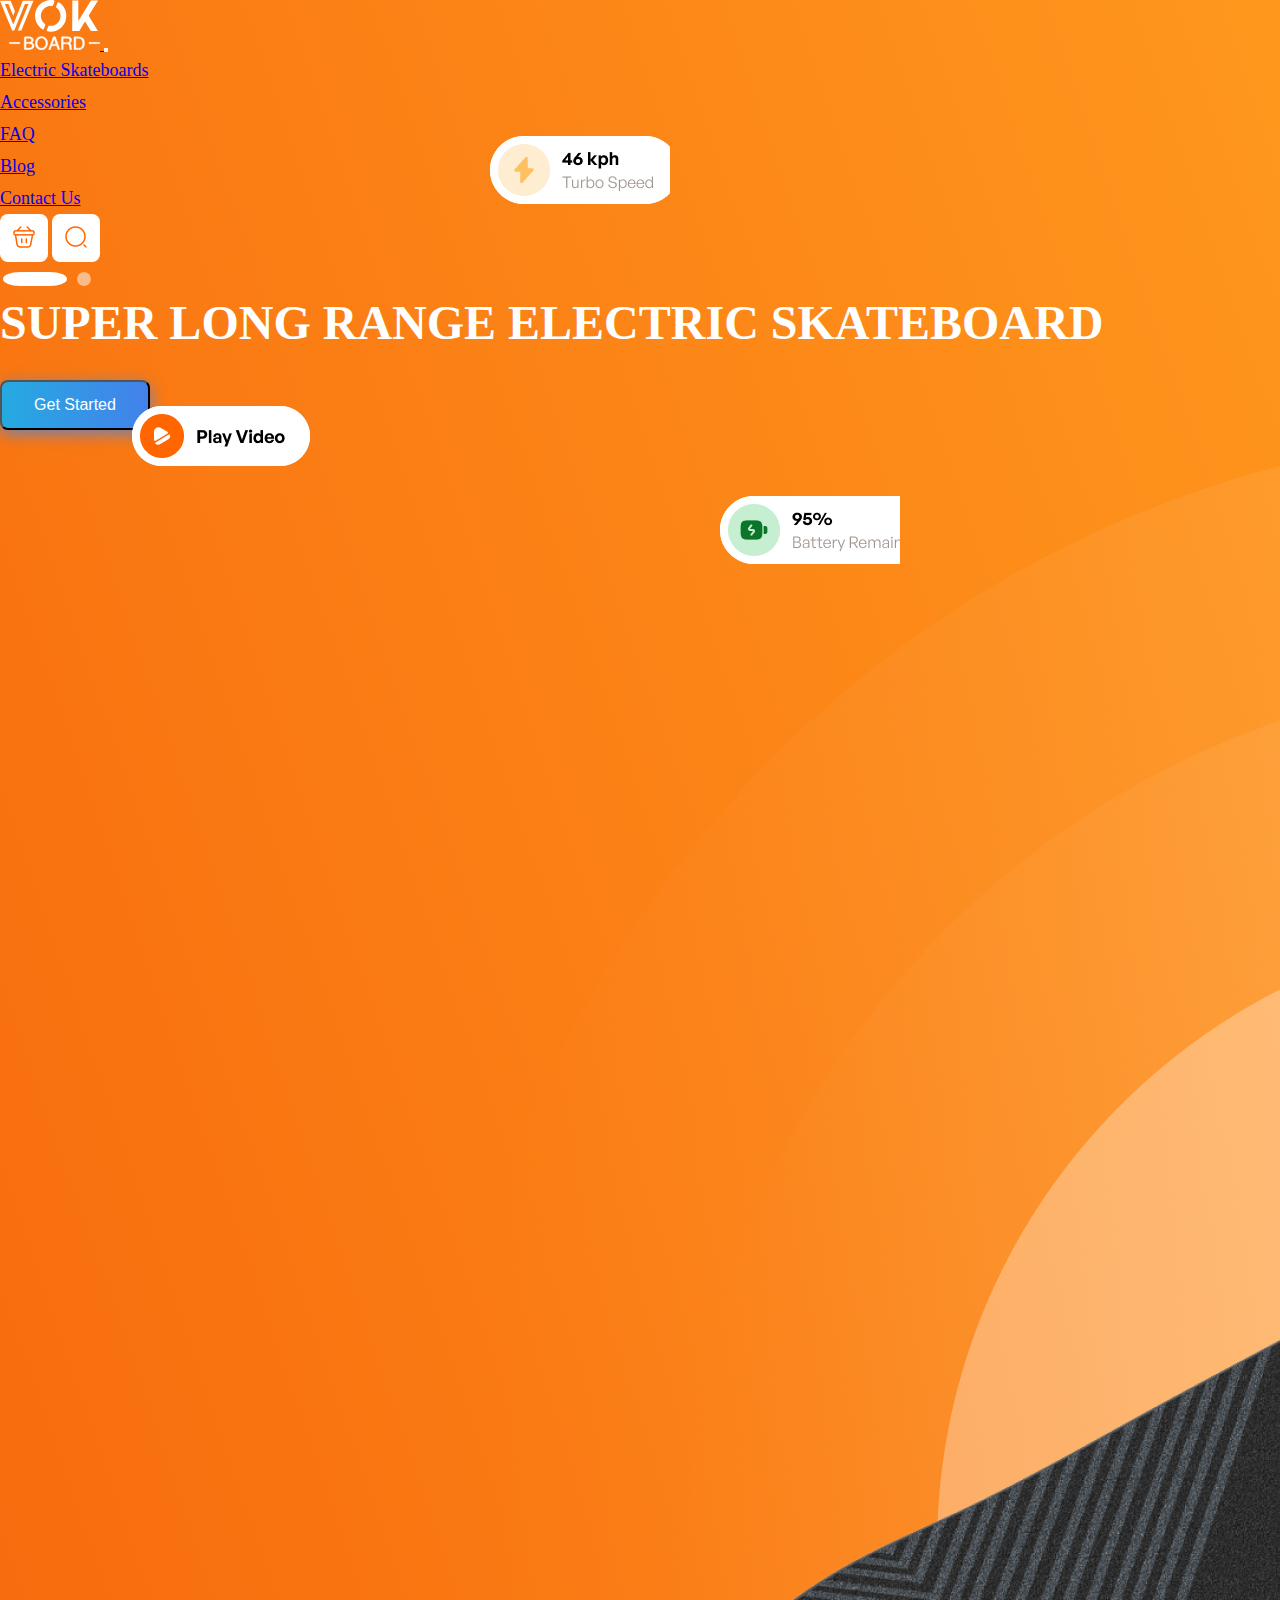
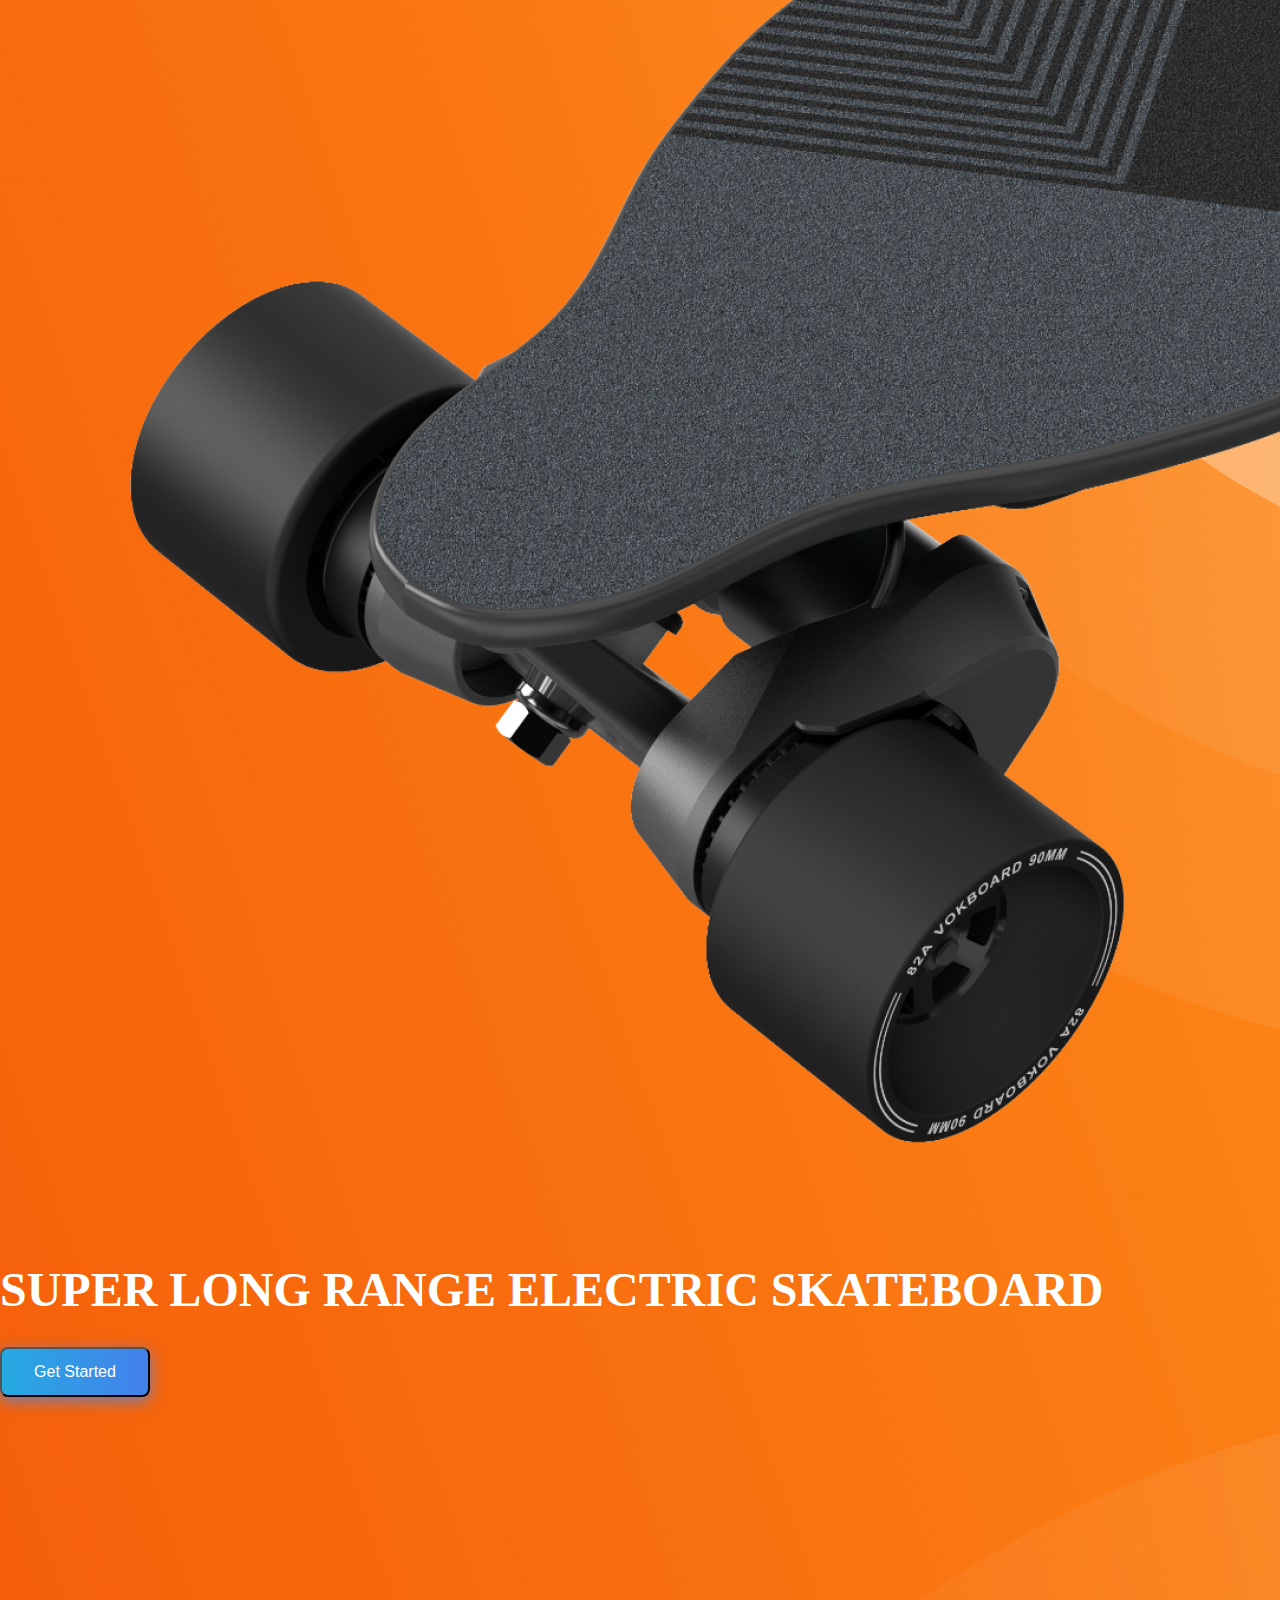
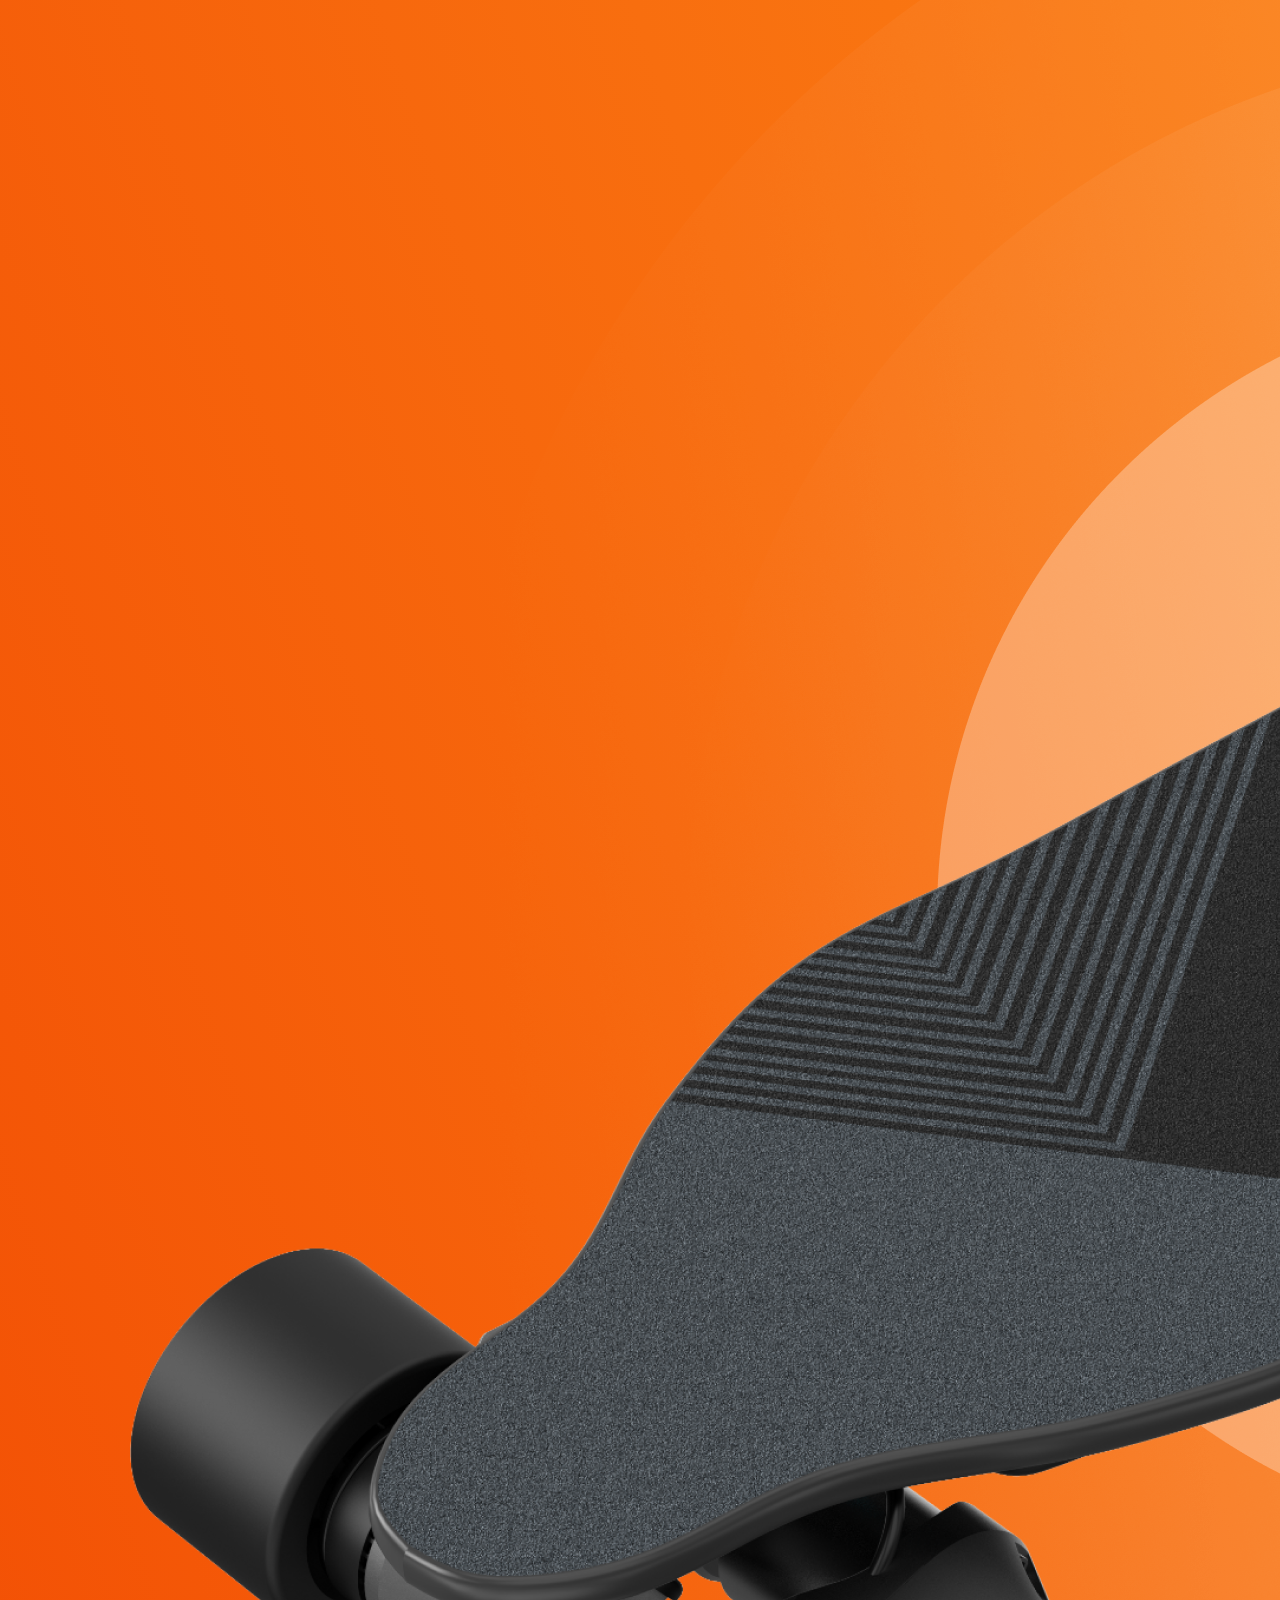
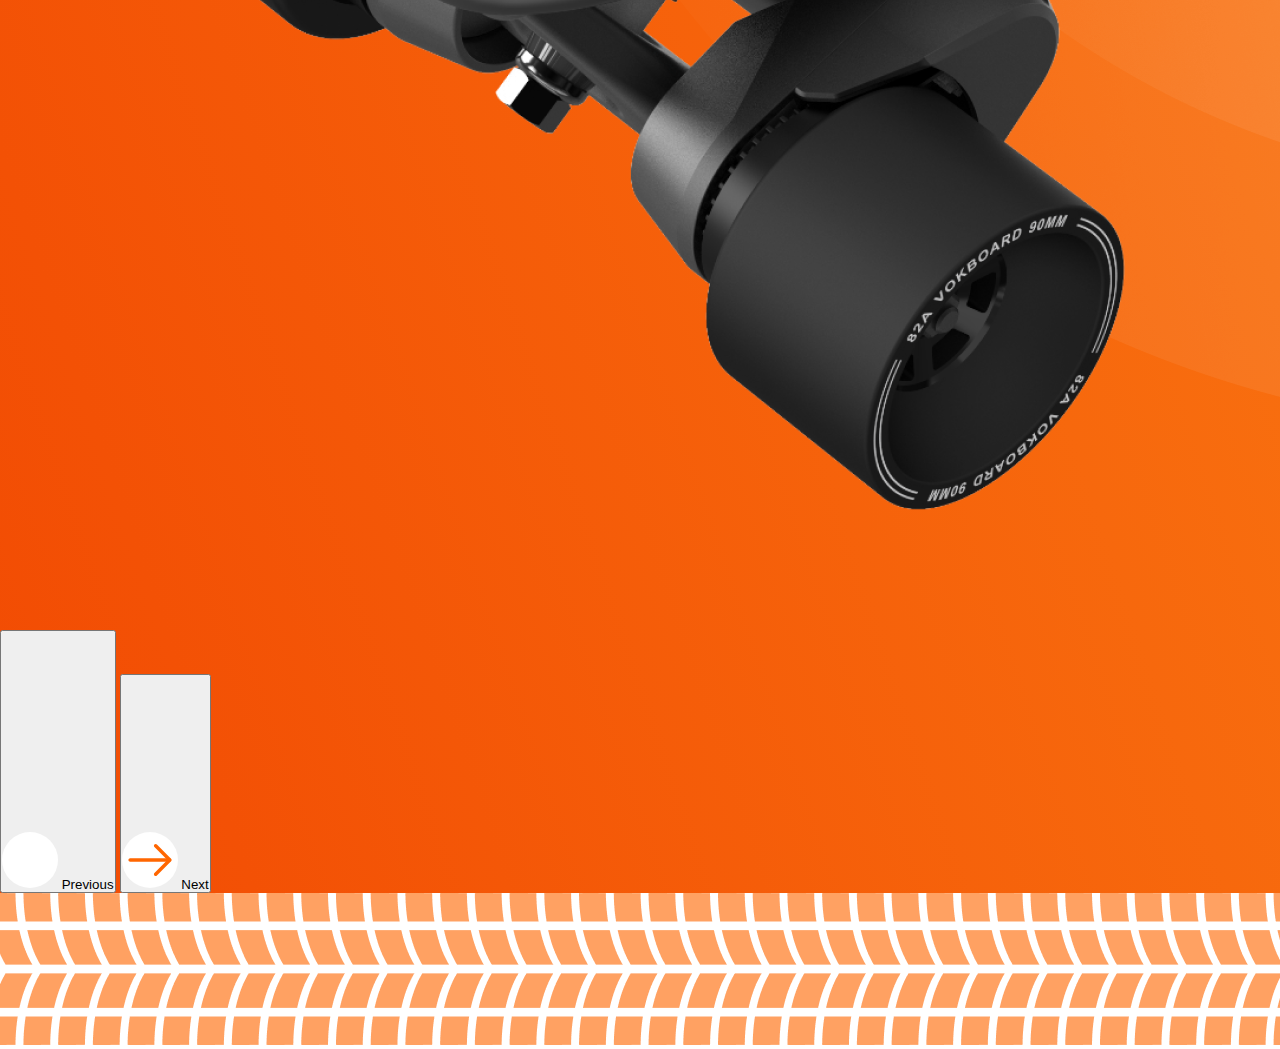
==== index.html @ 58ef4233 "landing page" ====
<!doctype html>
<html lang="en">

<head>
    <meta charset="utf-8">
    <meta name="viewport" content="width=device-width, initial-scale=1">
    <title>Vokboard Demo</title>

    <link rel="stylesheet" href="assets/css/style.css">
    <link href="http://fonts.cdnfonts.com/css/general-sans" rel="stylesheet">

    <link href="https://cdn.jsdelivr.net/npm/bootstrap@5.2.2/dist/css/bootstrap.min.css" rel="stylesheet"
        integrity="sha384-Zenh87qX5JnK2Jl0vWa8Ck2rdkQ2Bzep5IDxbcnCeuOxjzrPF/et3URy9Bv1WTRi" crossorigin="anonymous">
</head>

<body>
    <section class="hero">
        <nav class="navbar navbar-expand-lg p-4 navbar-dark">
            <div class="container">
                <a class="navbar-brand" href="#">
                    <img src="assets/images/vokboard-logo.svg" alt="">
                </a>
                <button class="navbar-toggler" type="button" data-bs-toggle="collapse"
                    data-bs-target="#navbarSupportedContent" aria-controls="navbarSupportedContent"
                    aria-expanded="false" aria-label="Toggle navigation">
                    <span class="navbar-toggler-icon"></span>
                </button>
                <div class="collapse navbar-collapse" id="navbarSupportedContent">
                    <ul class="navbar-nav me-auto mb-2 mb-lg-0 ms-lg-5">
                        <li class="nav-item">
                            <a class="nav-link active" aria-current="page" href="#">Electric Skateboards</a>
                        </li>
                        <li class="nav-item">
                            <a class="nav-link active" href="#">Accessories</a>
                        </li>
                        <li class="nav-item">
                            <a class="nav-link active" href="#">FAQ</a>
                        </li>
                        <li class="nav-item">
                            <a class="nav-link active" href="#">Blog</a>
                        </li>
                        <li class="nav-item">
                            <a class="nav-link active" href="#">Contact Us</a>
                        </li>
                    </ul>
                    <button class="btn-header me-3">
                        <img src="assets/images/checkhout-icon.png" alt="" class="img-fluid img-btn-header">
                    </button>
                    <button class="btn-header">
                        <img src="assets/images/search-icon.png" alt="" class="img-fluid img-btn-header">
                    </button>
                </div>
            </div>
        </nav>

        <div id="carouselExampleIndicators" class="carousel slide" data-bs-ride="true">
            <div class="carousel-indicators">
                <button type="button" data-bs-target="#carouselExampleIndicators" data-bs-slide-to="0" class="active"
                    aria-current="true" aria-label="Slide 1"></button>
                <button type="button" data-bs-target="#carouselExampleIndicators" data-bs-slide-to="1"
                    aria-label="Slide 2"></button>

            </div>
            <div class="carousel-inner">
                <div class="carousel-item active">
                    <div class="container px-md-5">
                        <div class="row content">
                            <div class="col-md-5 my-auto" data-aos="zoom-in">
                                <div class="headline">
                                    Super Long
                                    Range Electric
                                    Skateboard <br class="d-none d-md-block">
                                </div>
                                <div class="button-header">
                                    <button class="btn btn-started">Get Started</button>
                                </div>
                            </div>
                            <div class="col-md-7 mt-5 mt-md-0 position-relative" data-aos="fade-left"
                                data-aos-anchor="#example-anchor" data-aos-offset="500" data-aos-duration="500"
                                data-aos-delay="200">

                                <img src="assets/images/img-board-hero.png" alt="header" class="img-fluid img-hero">
                                <div class="taggd__wrapper" style="left: 38.274%; top: 15.074%;">
                                    <div class="floating-image">
                                        <img src="assets/images/hero-info-1.png" alt="Diskusi" class="img-fluid" />
                                    </div>
                                </div>
                                <div class="taggd__wrapper" style="left: 10.274%; top: 45.074%;">
                                    <div class="floating-image">
                                        <img src="assets/images/hero-info-2.png" alt="Bermain Game" class="img-fluid" />
                                    </div>
                                </div>
                                <div class="taggd__wrapper" style="left: 56.274%; top: 55.074%;">
                                    <div class="floating-image">
                                        <img src="assets/images/hero-info-3.png" alt="Konser Virtual"
                                            class="img-fluid" />
                                    </div>
                                </div>
                            </div>
                        </div>
                    </div>
                </div>
                <div class="carousel-item">
                    <div class="container px-md-5">
                        <div class="row content">
                            <div class="col-md-5 my-auto" data-aos="zoom-in">
                                <div class="headline">
                                    Super Long
                                    Range Electric
                                    Skateboard <br class="d-none d-md-block">
                                </div>
                                <div class="button-header">
                                    <button class="btn btn-started">Get Started</button>
                                </div>
                            </div>
                            <div class="col-md-7 mt-5 mt-md-0 position-relative" data-aos="fade-left"
                                data-aos-anchor="#example-anchor" data-aos-offset="500" data-aos-duration="500"
                                data-aos-delay="200">

                                <img src="assets/images/img-board-hero.png" alt="header" class="img-fluid img-hero">
                                <div class="taggd__wrapper" style="left: 38.274%; top: 15.074%;">
                                    <div class="floating-image">
                                        <img src="assets/images/hero-info-1.png" alt="Diskusi" class="img-fluid" />
                                    </div>
                                </div>
                                <div class="taggd__wrapper" style="left: 10.274%; top: 45.074%;">
                                    <div class="floating-image">
                                        <img src="assets/images/hero-info-2.png" alt="Bermain Game" class="img-fluid" />
                                    </div>
                                </div>
                                <div class="taggd__wrapper" style="left: 56.274%; top: 55.074%;">
                                    <div class="floating-image">
                                        <img src="assets/images/hero-info-3.png" alt="Konser Virtual"
                                            class="img-fluid" />
                                    </div>
                                </div>
                            </div>
                        </div>
                    </div>
                </div>

            </div>
            <button class="carousel-control-prev" type="button" data-bs-target="#carouselExampleIndicators"
                data-bs-slide="prev">
                <span class="carousel-control-prev-icon" aria-hidden="true"></span>
                <span class="visually-hidden">Previous</span>
            </button>
            <button class="carousel-control-next" type="button" data-bs-target="#carouselExampleIndicators"
                data-bs-slide="next">
                <span class="carousel-control-next-icon" aria-hidden="true"></span>
                <span class="visually-hidden">Next</span>
            </button>
        </div>
    </section>

    <img src="assets/images/hero-decoration.png" alt="decoration" class="img-fluid decoration">


    <script src="https://cdn.jsdelivr.net/npm/bootstrap@5.2.2/dist/js/bootstrap.bundle.min.js"
        integrity="sha384-OERcA2EqjJCMA+/3y+gxIOqMEjwtxJY7qPCqsdltbNJuaOe923+mo//f6V8Qbsw3"
        crossorigin="anonymous"></script>
</body>

</html>
---- assets/css/style.css ----
@import url('http://fonts.cdnfonts.com/css/general-sans');

* {
    margin: 0;
    padding: 0;
    box-sizing: border-box;
}

.hero {
    background: linear-gradient(251.21deg, #FF971D 0%, #F24B03 100%);
}

.hero .navbar .nav-link {
    font-family: 'General Sans';
    font-style: normal;
    font-weight: 500;
    font-size: 18px;
    line-height: 32px;
}

.hero .navbar .nav-link:hover {
    color: rgba(255, 255, 255, 0.579);
}

.btn-header {
    width: 48px;
    height: 48px;
    background: #FFFFFF;
    border-radius: 8px;
    border: none;
}

.img-btn-header {
    width: 24px;
    height: 24px;
}

body .hero .content .headline {
    font-family: 'General Sans';
    font-style: normal;
    font-weight: bold;
    font-weight: 700;
    font-size: 48px;
    line-height: 112%;
    /* or 90px */

    text-transform: uppercase;

    color: #FFFFFF;
}

body .hero .content .button-header {
    margin-top: 30px;
}

body .hero .content .subheadline {
    font-style: normal;
    font-weight: normal;
    font-size: 16px;
    line-height: 28px;
    color: #FFFFFF;
}

body .hero .content .button-header .btn-started {
    background-image: linear-gradient(to right, #25aae1, #4481eb, #04befe, #3f86ed);
    box-shadow: 0 4px 15px 0 rgba(65, 132, 234, 0.75);
    background-size: 300% 100%;
    border-radius: 50px;
    moz-transition: all .4s ease-in-out;
    -o-transition: all .4s ease-in-out;
    -webkit-transition: all .4s ease-in-out;
    transition: all .4s ease-in-out;

    border-radius: 8px;
    width: 150px;
    height: 50px;
    font-style: normal;
    font-weight: normal;
    font-size: 16px;
    line-height: 21px;
    text-align: center;
    color: white;
}

body .hero .content .button-header .btn-started:hover {
    background-position: 100% 0;
    moz-transition: all .4s ease-in-out;
    -o-transition: all .4s ease-in-out;
    -webkit-transition: all .4s ease-in-out;
    transition: all .4s ease-in-out;
}

.taggd__wrapper {
    display: block;
    height: 1em;
    width: 1em;
    position: absolute;
}

@keyframes float {
    0% {
        transform: translatey(0px);
    }

    50% {
        transform: translatey(-20px);
    }

    100% {
        transform: translatey(0px);
    }
}

.floating-image {
    width: 180px;
    box-sizing: border-box;
    overflow: hidden;
    transform: translatey(0px);
    animation: float 6s ease-in-out infinite;
}



.img-hero {
    z-index: 99 !important;
}

.carousel-indicators [data-bs-target] {
    box-sizing: content-box;
    flex: 0 1 auto;
    width: 14px !important;
    height: 14px !important;
    border-radius: 50%;
    padding: 0;
    margin-right: 3px;
    margin-left: 3px;
    text-indent: -999px;
    cursor: pointer;
    background-color: #fff;
    background-clip: padding-box;
    border: 0;
    border-top: 10px solid transparent;
    border-bottom: 10px solid transparent;
    opacity: .5;
    transition: opacity .6s ease;
}

.carousel-indicators .active {
    box-sizing: content-box;
    flex: 0 1 auto;
    width: 64px !important;
    height: 14px !important;
    border-radius: 80px;
    padding: 0;
    margin-right: 3px;
    margin-left: 3px;
    text-indent: -999px;
    cursor: pointer;
    background-color: #fff;
    background-clip: padding-box;
    border: 0;
    border-top: 10px solid transparent;
    border-bottom: 10px solid transparent;
    opacity: 1;
}

.carousel-control-next-icon,
.carousel-control-prev-icon {
    display: inline-block;
    width: 56px !important;
    height: 56px !important;
    border-radius: 50%;
    background-repeat: no-repeat;
    background-position: 50%;
    background-size: 100% 100%;
    margin-top: 180%;
    background-color: #ffffff;
}

.carousel-control-next-icon {
    background-image: url(../images/arrow-left.svg) !important;
}
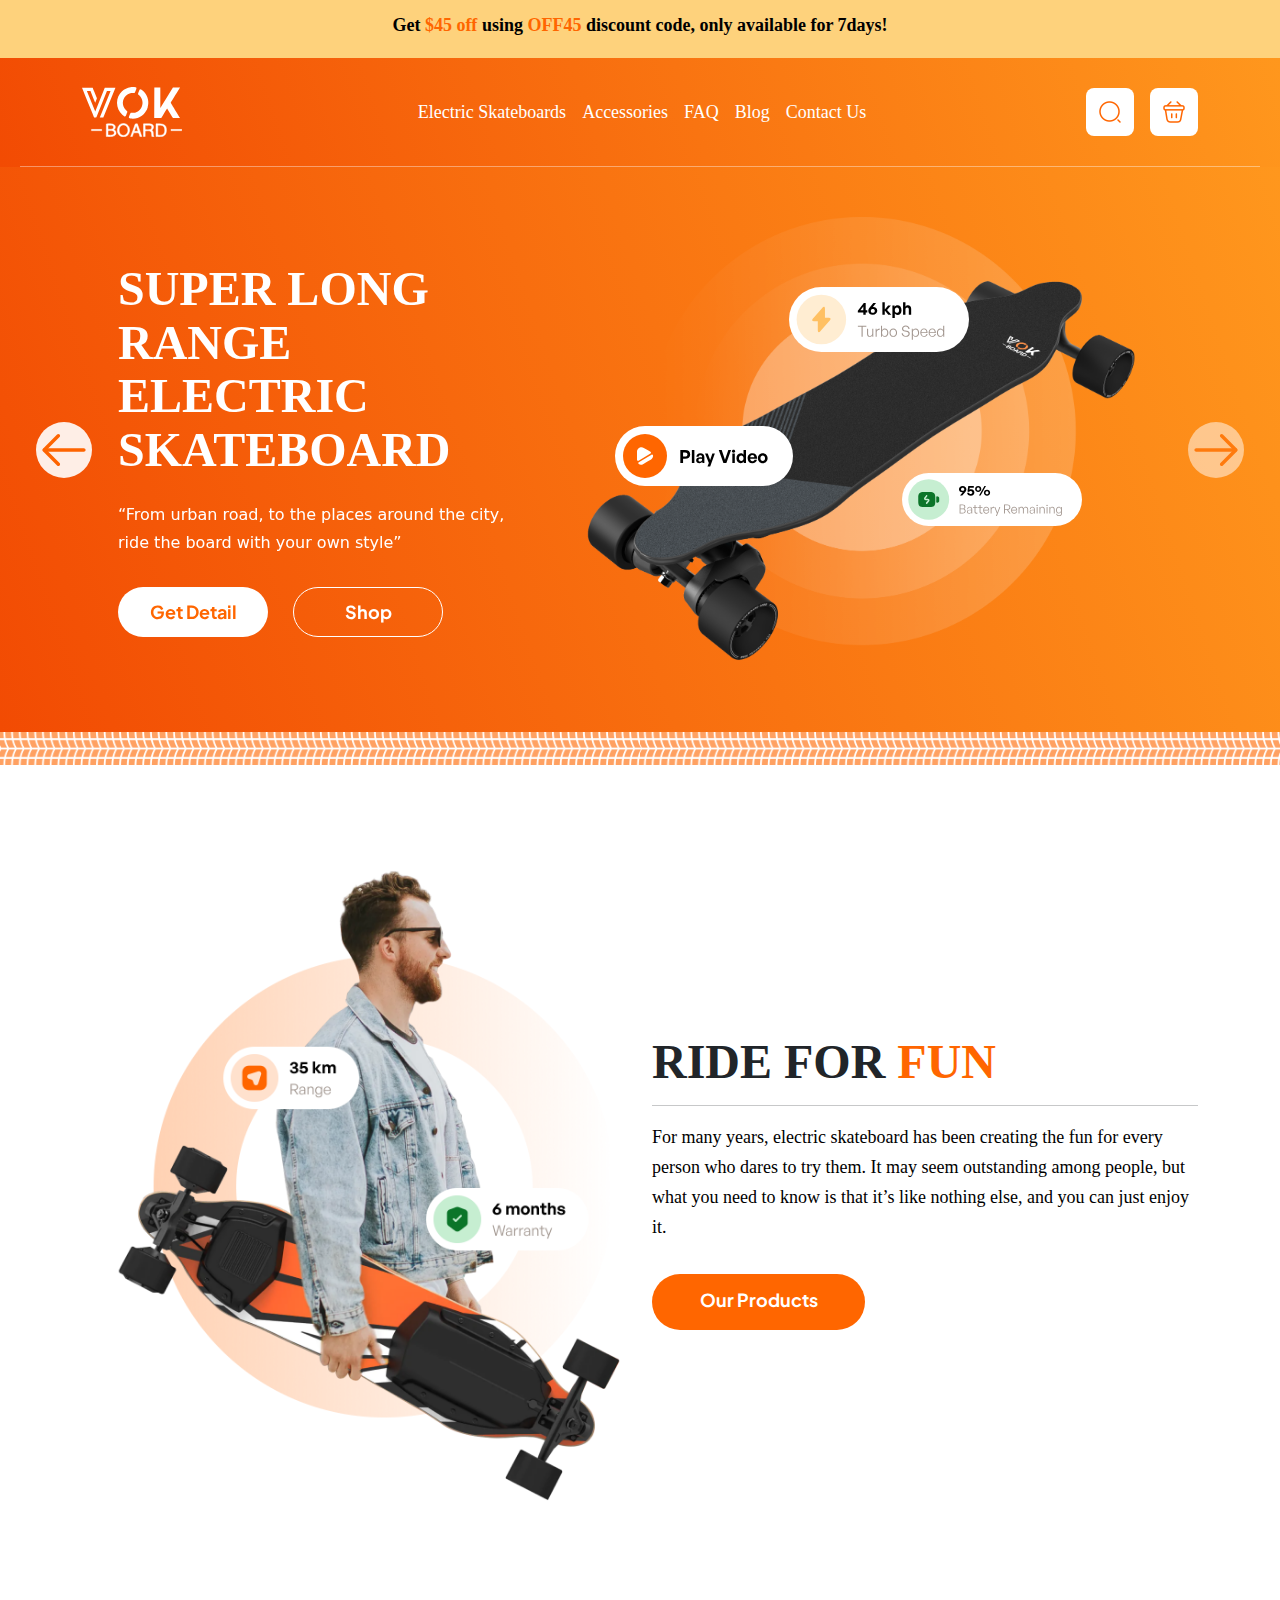
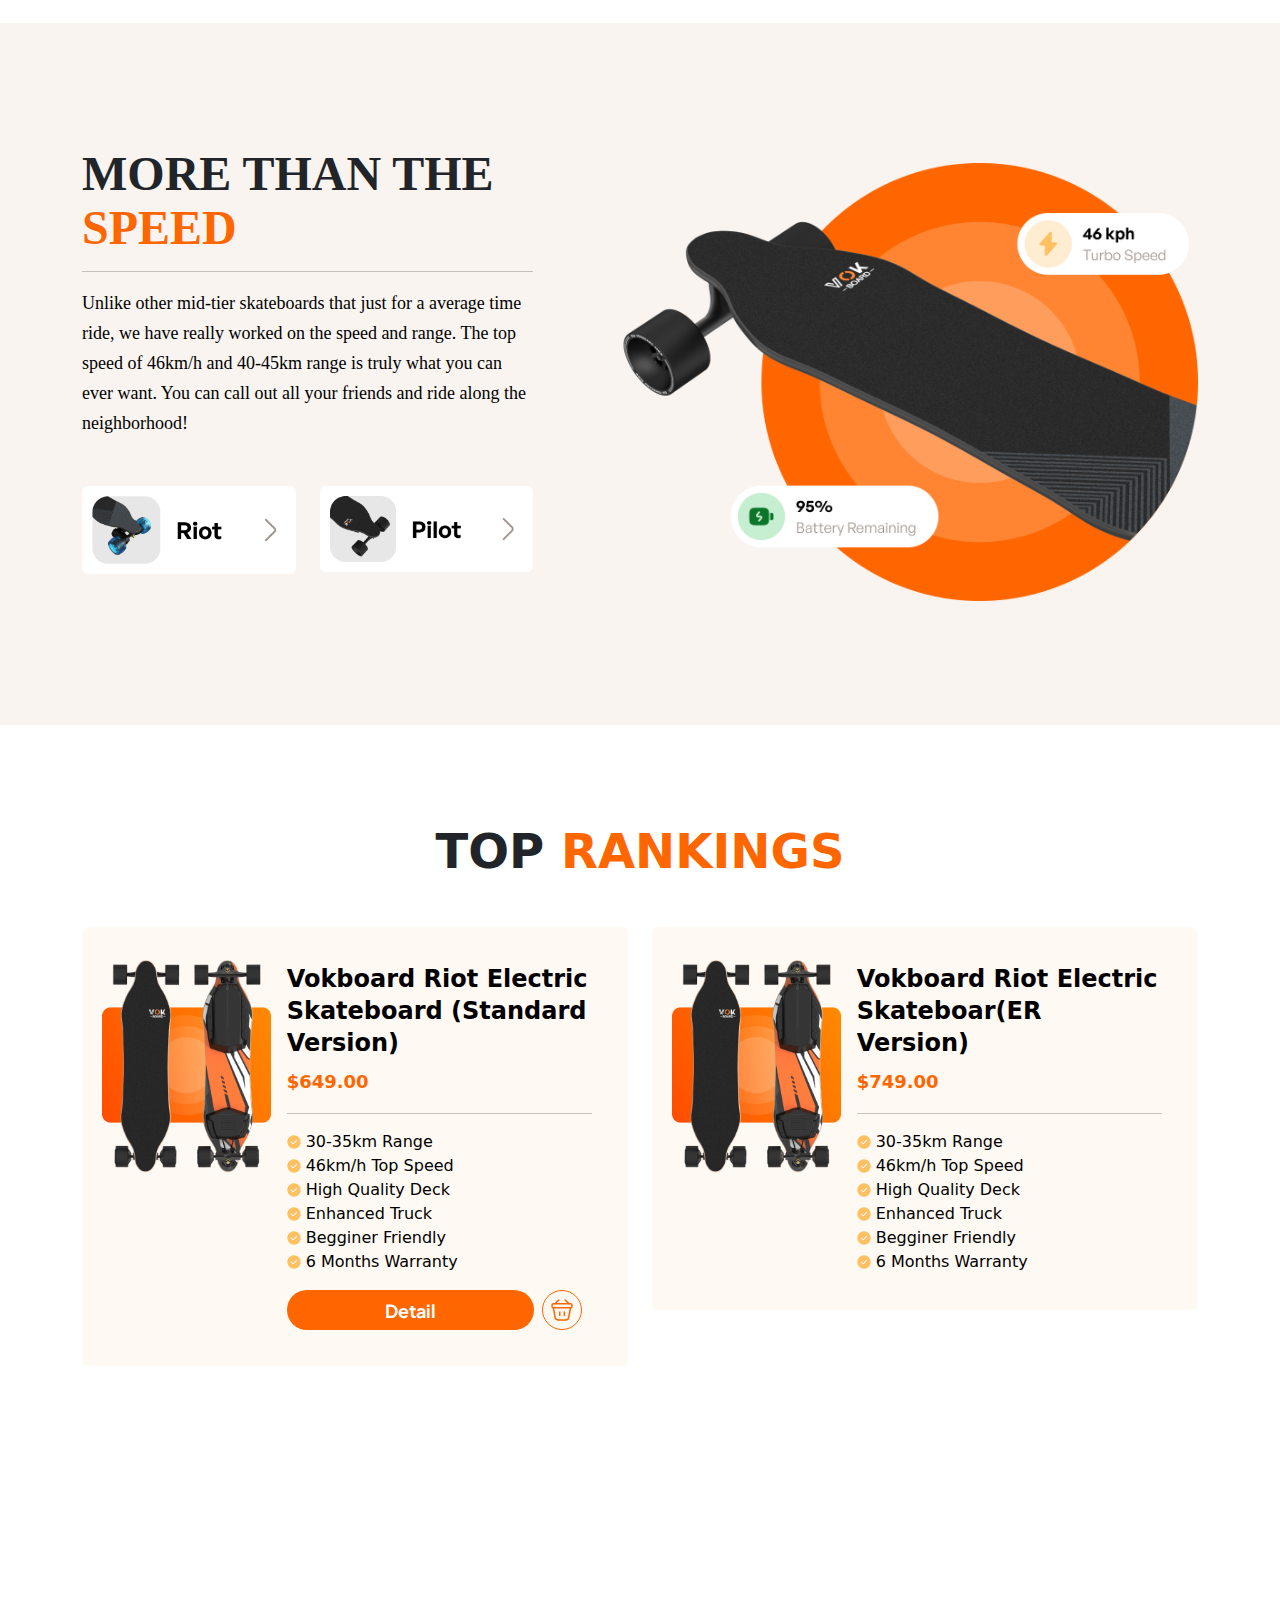
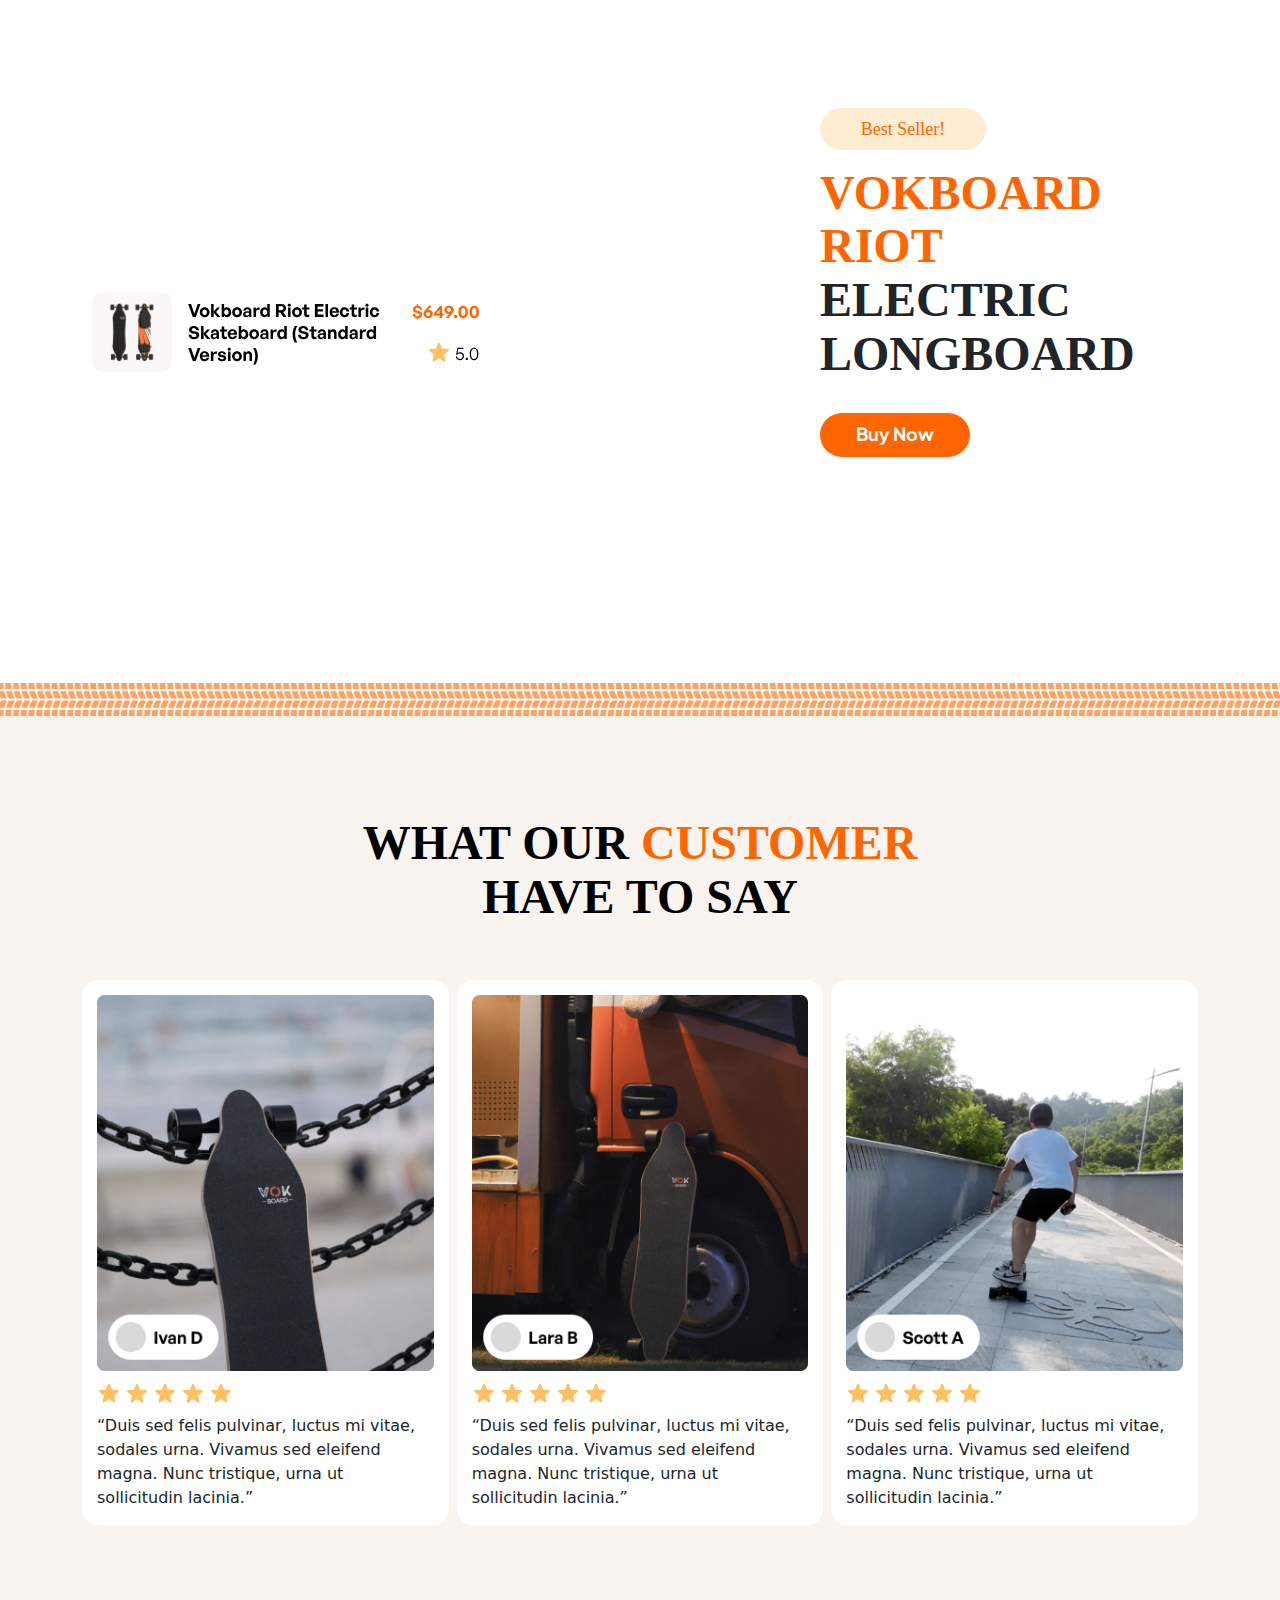
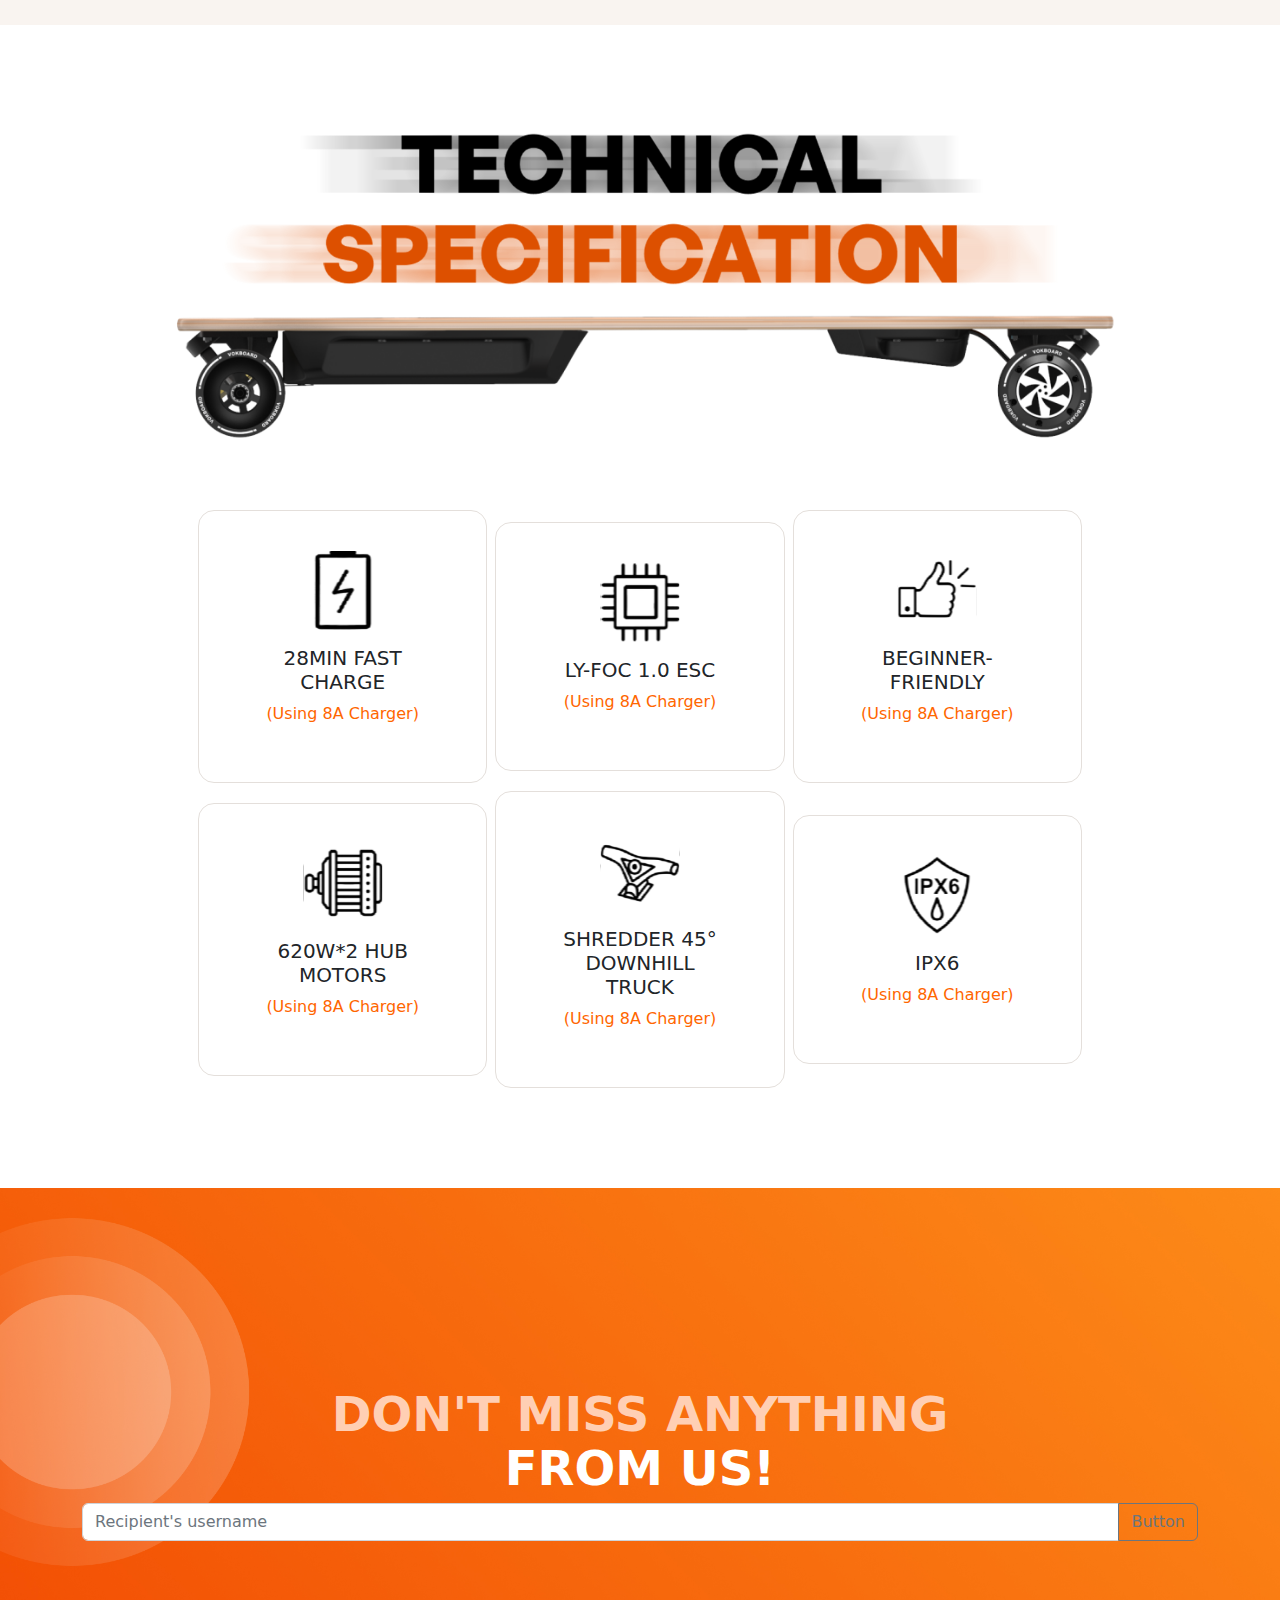
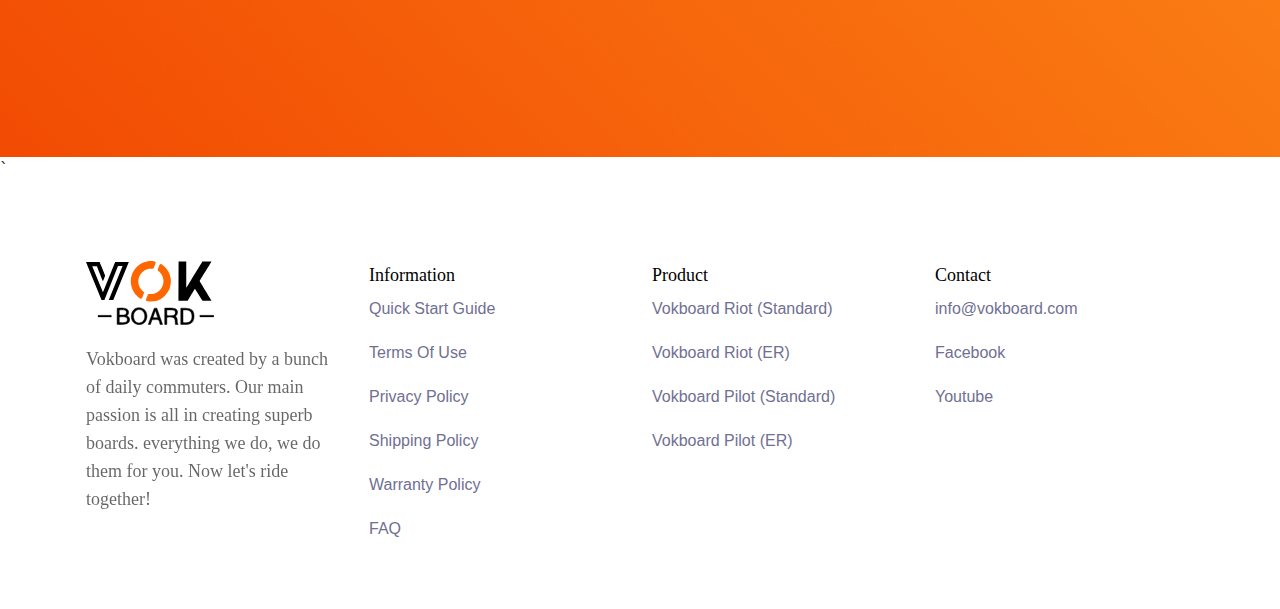
==== commit fe16b7a0: "landing page done✨" ====
--- a/index.html
+++ b/index.html
@@ -9,51 +9,68 @@
     <link rel="stylesheet" href="assets/css/style.css">
     <link href="http://fonts.cdnfonts.com/css/general-sans" rel="stylesheet">
 
-    <link href="https://cdn.jsdelivr.net/npm/bootstrap@5.2.2/dist/css/bootstrap.min.css" rel="stylesheet"
-        integrity="sha384-Zenh87qX5JnK2Jl0vWa8Ck2rdkQ2Bzep5IDxbcnCeuOxjzrPF/et3URy9Bv1WTRi" crossorigin="anonymous">
+    <link rel="stylesheet" href="assets/css/bootstrap.css">
 </head>
 
 <body>
-    <section class="hero">
-        <nav class="navbar navbar-expand-lg p-4 navbar-dark">
-            <div class="container">
-                <a class="navbar-brand" href="#">
+    <section class="diskon">
+        <h1>Get <span class="text-color-theme">$45 off</span> using <span class="text-color-theme">OFF45</span> discount
+            code, only available for
+            7days!</h1>
+
+
+    </section>
+    <div class="bg-nav">
+        <nav class="Navbar__ Navbar__-expand-lg p-4 Navbar__-dark">
+            <div class="Container__">
+                <a class="Navbar__-brand" href="#">
                     <img src="assets/images/vokboard-logo.svg" alt="">
                 </a>
-                <button class="navbar-toggler" type="button" data-bs-toggle="collapse"
+                <button class="Navbar__-toggler" type="button" data-bs-toggle="collapse"
                     data-bs-target="#navbarSupportedContent" aria-controls="navbarSupportedContent"
                     aria-expanded="false" aria-label="Toggle navigation">
-                    <span class="navbar-toggler-icon"></span>
+                    <span class="Navbar__-toggler-icon"></span>
                 </button>
-                <div class="collapse navbar-collapse" id="navbarSupportedContent">
-                    <ul class="navbar-nav me-auto mb-2 mb-lg-0 ms-lg-5">
-                        <li class="nav-item">
+
+                <div class="collapse Navbar__-collapse" id="navbarSupportedContent">
+                    <ul class="Navbar__-nav  mx-auto mb-2 mb-lg-0">
+                        <li class="Navitem__">
                             <a class="nav-link active" aria-current="page" href="#">Electric Skateboards</a>
                         </li>
-                        <li class="nav-item">
+                        <li class="Navitem__">
                             <a class="nav-link active" href="#">Accessories</a>
                         </li>
-                        <li class="nav-item">
+                        <li class="Navitem__">
                             <a class="nav-link active" href="#">FAQ</a>
                         </li>
-                        <li class="nav-item">
+                        <li class="Navitem__">
                             <a class="nav-link active" href="#">Blog</a>
                         </li>
-                        <li class="nav-item">
+                        <li class="Navitem__">
                             <a class="nav-link active" href="#">Contact Us</a>
                         </li>
                     </ul>
                     <button class="btn-header me-3">
+                        <img src="assets/images/search-icon.png" alt="" class="img-fluid img-btn-header">
+                    </button>
+                    <button class="btn-header ">
                         <img src="assets/images/checkhout-icon.png" alt="" class="img-fluid img-btn-header">
                     </button>
-                    <button class="btn-header">
-                        <img src="assets/images/search-icon.png" alt="" class="img-fluid img-btn-header">
-                    </button>
-                </div>
-            </div>
+                </div>
+            </div>
+
         </nav>
-
-        <div id="carouselExampleIndicators" class="carousel slide" data-bs-ride="true">
+        <svg width="100%" height="1" viewBox="0 0 1240 1" fill="none" xmlns="http://www.w3.org/2000/svg"
+            class="svg mx-auto d-block ">
+            <line opacity="0.4" y1="0.5" x2="1240" y2="0.5" stroke="white" />
+        </svg>
+    </div>
+
+
+
+    <section class="hero">
+
+        <div id="carouselExampleIndicators" class="carousel slide slide-hero" data-bs-ride="true">
             <div class="carousel-indicators">
                 <button type="button" data-bs-target="#carouselExampleIndicators" data-bs-slide-to="0" class="active"
                     aria-current="true" aria-label="Slide 1"></button>
@@ -63,7 +80,7 @@
             </div>
             <div class="carousel-inner">
                 <div class="carousel-item active">
-                    <div class="container px-md-5">
+                    <div class="Container__ px-md-5">
                         <div class="row content">
                             <div class="col-md-5 my-auto" data-aos="zoom-in">
                                 <div class="headline">
@@ -71,8 +88,14 @@
                                     Range Electric
                                     Skateboard <br class="d-none d-md-block">
                                 </div>
+                                <div class="subheadline mt-4">
+                                    “From urban road, to the places around the city,<br class="d-none d-md-block">
+                                    ride the board with your own
+                                    style”
+                                </div>
                                 <div class="button-header">
-                                    <button class="btn btn-started">Get Started</button>
+                                    <button class="btn btn-get-detail">Get Detail</button>
+                                    <button class="btn btn-shop">Shop</button>
                                 </div>
                             </div>
                             <div class="col-md-7 mt-5 mt-md-0 position-relative" data-aos="fade-left"
@@ -82,18 +105,17 @@
                                 <img src="assets/images/img-board-hero.png" alt="header" class="img-fluid img-hero">
                                 <div class="taggd__wrapper" style="left: 38.274%; top: 15.074%;">
                                     <div class="floating-image">
-                                        <img src="assets/images/hero-info-1.png" alt="Diskusi" class="img-fluid" />
+                                        <img src="assets/images/info-1.svg" alt="Diskusi" class="img-fluid" />
                                     </div>
                                 </div>
                                 <div class="taggd__wrapper" style="left: 10.274%; top: 45.074%;">
                                     <div class="floating-image">
-                                        <img src="assets/images/hero-info-2.png" alt="Bermain Game" class="img-fluid" />
+                                        <img src="assets/images/info-2.svg" alt="Bermain Game" class="img-fluid" />
                                     </div>
                                 </div>
                                 <div class="taggd__wrapper" style="left: 56.274%; top: 55.074%;">
                                     <div class="floating-image">
-                                        <img src="assets/images/hero-info-3.png" alt="Konser Virtual"
-                                            class="img-fluid" />
+                                        <img src="assets/images/info-3.svg" alt="Konser Virtual" class="img-fluid" />
                                     </div>
                                 </div>
                             </div>
@@ -101,7 +123,7 @@
                     </div>
                 </div>
                 <div class="carousel-item">
-                    <div class="container px-md-5">
+                    <div class="Container__ px-md-5">
                         <div class="row content">
                             <div class="col-md-5 my-auto" data-aos="zoom-in">
                                 <div class="headline">
@@ -109,29 +131,34 @@
                                     Range Electric
                                     Skateboard <br class="d-none d-md-block">
                                 </div>
+                                <div class="subheadline mt-4">
+                                    “From urban road, to the places around the city,<br class="d-none d-md-block">
+                                    ride the board with your own
+                                    style”
+                                </div>
                                 <div class="button-header">
-                                    <button class="btn btn-started">Get Started</button>
+                                    <button class="btn btn-get-detail">Get Detail</button>
+                                    <button class="btn btn-shop">Shop</button>
                                 </div>
                             </div>
                             <div class="col-md-7 mt-5 mt-md-0 position-relative" data-aos="fade-left"
                                 data-aos-anchor="#example-anchor" data-aos-offset="500" data-aos-duration="500"
                                 data-aos-delay="200">
 
-                                <img src="assets/images/img-board-hero.png" alt="header" class="img-fluid img-hero">
+                                <img src="assets/images/hero-board-2.png" alt="header" class="img-fluid img-hero">
                                 <div class="taggd__wrapper" style="left: 38.274%; top: 15.074%;">
                                     <div class="floating-image">
-                                        <img src="assets/images/hero-info-1.png" alt="Diskusi" class="img-fluid" />
+                                        <img src="assets/images/info-1.svg" alt="Diskusi" class="img-fluid" />
                                     </div>
                                 </div>
                                 <div class="taggd__wrapper" style="left: 10.274%; top: 45.074%;">
                                     <div class="floating-image">
-                                        <img src="assets/images/hero-info-2.png" alt="Bermain Game" class="img-fluid" />
+                                        <img src="assets/images/info-2.svg" alt="Bermain Game" class="img-fluid" />
                                     </div>
                                 </div>
                                 <div class="taggd__wrapper" style="left: 56.274%; top: 55.074%;">
                                     <div class="floating-image">
-                                        <img src="assets/images/hero-info-3.png" alt="Konser Virtual"
-                                            class="img-fluid" />
+                                        <img src="assets/images/info-3.svg" alt="Konser Virtual" class="img-fluid" />
                                     </div>
                                 </div>
                             </div>
@@ -155,10 +182,415 @@
 
     <img src="assets/images/hero-decoration.png" alt="decoration" class="img-fluid decoration">
 
-
+    <section class="product">
+        <div class="Container__">
+            <div class="row">
+                <div class="col-md-6">
+                    <img src="assets/images/hero-shop-image.png" alt="" width="600" class="img-fluid ">
+                </div>
+                <div class="col-md-6 mt-4 col-product">
+                    <h2 class="fw-bold headline-shop">
+                        RIDE FOR <span class="text-color-theme">FUN</span>
+                    </h2>
+                    <hr>
+                    <p class="caption-shop mt-3">
+                        For many years, electric skateboard has been creating the fun for every person who dares to try
+                        them. It may seem
+                        outstanding among people, but what you need to know is that it’s like nothing else, and you can
+                        just enjoy it.
+                    </p>
+                    <a href="#" class="btn btn-color-theme btn-block mt-3">
+                        Our Products
+                    </a>
+                </div>
+            </div>
+        </div>
+    </section>
+
+    <section class="more-than">
+        <div class="Container__">
+            <div class="row py-4">
+                <div class="col-md-5">
+                    <h1 class="fw-bold headline-shop">
+                        More than the <span class="text-color-theme">Speed</span>
+                    </h1>
+                    <hr>
+                    <p class="caption-shop mt-3">
+                        Unlike other mid-tier skateboards that just for a average time ride, we have really worked on
+                        the speed and range. The
+                        top speed of 46km/h and 40-45km range is truly what you can ever want. You can call out all your
+                        friends and ride along
+                        the neighborhood!
+                    </p>
+                    <div class="row mt-5">
+                        <div class="col">
+                            <div class="card card-board mb-3 border-0">
+                                <img src="assets/images/card-riot.png" alt="" class="img-fluid">
+                            </div>
+                        </div>
+                        <div class="col">
+                            <div class="card card-board mb-3 border-0">
+                                <img src="assets/images/card-pilot.png" alt="" class="img-fluid">
+                            </div>
+                        </div>
+                    </div>
+                </div>
+                <div class="col-md-7 mt-3">
+                    <img src="assets/images/more-than-image.png" alt="" width="600" class="float-lg-end img-fluid"
+                        data-aos="fade-left">
+                </div>
+            </div>
+        </div>
+    </section>
+
+    <section class="top-rangking">
+        <h1 class="text-center text-top-rank">TOP <span class="text-color-theme">RANKINGS</span></h1>
+        <div class="Container__ mt-5">
+            <div class="row">
+                <div class="col">
+                    <div class="card mb-3 border-0 bg-card-top-rank">
+                        <div class="row g-0">
+                            <div class="col-md-4">
+                                <img src="assets/images/board-1.png" class="img-fluid rounded-start mx-auto d-block"
+                                    alt="...">
+                            </div>
+                            <div class="col-md-8">
+                                <div class="card-body">
+                                    <h5 class="card-title-top-rank">Vokboard Riot Electric Skateboard (Standard Version)
+                                    </h5>
+                                    <p class="card-text-price">$649.00</p>
+                                    <hr>
+                                    <div class="d-flex">
+                                        <img src="assets/images/check.svg" alt="check">
+                                        <p class="info-text-top">30-35km Range</p>
+                                    </div>
+                                    <div class="d-flex">
+                                        <img src="assets/images/check.svg" alt="check">
+                                        <p class="info-text-top">46km/h Top Speed</p>
+                                    </div>
+                                    <div class="d-flex">
+                                        <img src="assets/images/check.svg" alt="check">
+                                        <p class="info-text-top">High Quality Deck</p>
+                                    </div>
+                                    <div class="d-flex">
+                                        <img src="assets/images/check.svg" alt="check">
+                                        <p class="info-text-top">Enhanced Truck</p>
+                                    </div>
+                                    <div class="d-flex">
+                                        <img src="assets/images/check.svg" alt="check">
+                                        <p class="info-text-top">Begginer Friendly</p>
+                                    </div>
+                                    <div class="d-flex">
+                                        <img src="assets/images/check.svg" alt="check">
+                                        <p class="info-text-top">6 Months Warranty</p>
+                                    </div>
+                                    <div class="d-flex">
+                                        <a href="#" class="btn btn-color-theme btn-block mt-3 me-2">
+                                            Detail
+                                        </a>
+                                        <a href="">
+                                            <img src="assets/images/checkout-icon.svg" alt=""
+                                                class="d-inline-block mt-3">
+                                        </a>
+                                    </div>
+                                </div>
+                            </div>
+                        </div>
+                    </div>
+                </div>
+                <div class="col">
+                    <div class="card mb-3 border-0 bg-card-top-rank">
+                        <div class="row g-0">
+                            <div class="col-md-4">
+                                <img src="assets/images/board-1.png" class="img-fluid rounded-start mx-auto d-block"
+                                    alt="...">
+                            </div>
+                            <div class="col-md-8">
+                                <div class="card-body">
+                                    <h5 class="card-title-top-rank">Vokboard Riot Electric Skateboar(ER Version)
+                                    </h5>
+                                    <p class="card-text-price">$749.00 </p>
+                                    <hr>
+                                    <div class="d-flex">
+                                        <img src="assets/images/check.svg" alt="check">
+                                        <p class="info-text-top">30-35km Range</p>
+                                    </div>
+                                    <div class="d-flex">
+                                        <img src="assets/images/check.svg" alt="check">
+                                        <p class="info-text-top">46km/h Top Speed</p>
+                                    </div>
+                                    <div class="d-flex">
+                                        <img src="assets/images/check.svg" alt="check">
+                                        <p class="info-text-top">High Quality Deck</p>
+                                    </div>
+                                    <div class="d-flex">
+                                        <img src="assets/images/check.svg" alt="check">
+                                        <p class="info-text-top">Enhanced Truck</p>
+                                    </div>
+                                    <div class="d-flex">
+                                        <img src="assets/images/check.svg" alt="check">
+                                        <p class="info-text-top">Begginer Friendly</p>
+                                    </div>
+                                    <div class="d-flex">
+                                        <img src="assets/images/check.svg" alt="check">
+                                        <p class="info-text-top">6 Months Warranty</p>
+                                    </div>
+                                </div>
+                            </div>
+                        </div>
+                    </div>
+                </div>
+            </div>
+        </div>
+    </section>
+
+    <section class="best-seller">
+        <div class="Container__">
+            <div class="row">
+                <div class="col">
+                    <img src="assets/images/card-best-seller.svg" alt="" class="card-best-seller">
+                </div>
+                <div class="col">
+                    <div class="card card-best float-end">
+                        <div class="card-body">
+                            <div class="bg-card-title">
+                                <h1>Best Seller!</h1>
+                            </div>
+                            <h1 class="headline-card-best"><span class="text-color-theme">Vokboard <br> Riot</span> <br>
+                                Electric <br> Longboard</h1>
+                            </p>
+                            <a href="#" class="btn btn-color-theme btn-block mt-3 me-2">
+                                Buy Now
+                            </a>
+                        </div>
+                    </div>
+                </div>
+            </div>
+        </div>
+    </section>
+    <img src="assets/images/hero-decoration.png" alt="decoration" class="img-fluid decoration">
+
+    <section class="testimoni">
+        <div class="Container__">
+            <h1 class="headline-testimoni">What Our <span class="text-color-theme">Customer</span> <br> Have to Say</h1>
+            <div class="row justify-content-center align-items-center g-2 mt-5">
+                <div class="col-12 col-sm-12 col-md-12 col-lg-4">
+                    <div class="card card-testimoni">
+                        <img src="assets/images/ivan-d.png" class="card-img-top" alt="...">
+                        <div class="card-body">
+                            <img src="assets/images/star.svg" alt="">
+
+                            <p class="card-text mt-2">“Duis sed felis pulvinar, luctus mi vitae, sodales urna. Vivamus
+                                sed
+                                eleifend magna. Nunc tristique, urna ut sollicitudin lacinia.”</p>
+
+                        </div>
+                    </div>
+                </div>
+                <div class="col-12 col-sm-12 col-md-12 col-lg-4">
+                    <div class="card card-testimoni">
+                        <img src="assets/images/lara-b.png" class="card-img-top" alt="...">
+                        <div class="card-body">
+                            <img src="assets/images/star.svg" alt="">
+                            <p class="card-text mt-2">“Duis sed felis pulvinar, luctus mi vitae, sodales urna. Vivamus
+                                sed
+                                eleifend magna. Nunc tristique, urna ut sollicitudin lacinia.”</p>
+
+                        </div>
+                    </div>
+                </div>
+                <div class="col col-sm-12 col-md-4 col-lg-4">
+                    <div class="card card-testimoni">
+                        <img src="assets/images/scoot.png" class="card-img-top" alt="...">
+                        <div class="card-body">
+                            <img src="assets/images/star.svg" alt="">
+                            <p class="card-text mt-2">“Duis sed felis pulvinar, luctus mi vitae, sodales urna. Vivamus
+                                sed
+                                eleifend magna. Nunc tristique, urna ut sollicitudin lacinia.”</p>
+
+                        </div>
+                    </div>
+                </div>
+            </div>
+        </div>
+    </section>
+
+    <section class="spek">
+        <div class="Container__ px-5">
+            <img src="assets/images/headline-spek.svg" alt="" class="img-fluid">
+            <img src="assets/images/board-spek.png" alt="" srcset="" class="img-fluid mt-2">
+            <div class="row justify-content-center align-items-center g-2 mt-5 card-p">
+                <div class="col col-md-4 col-lg-4 col-sm-12">
+                    <div class="card card-spek">
+                        <img src="assets/images/fast-charge.svg" class="img-fluid mx-auto" alt="..." width="80">
+                        <div class="card-body">
+                            <h5 class="card-title">28MIN FAST CHARGE</h5>
+                            <p class="card-text">(Using 8A Charger)</p>
+                        </div>
+                    </div>
+                </div>
+                <div class="col col-md-4 col-lg-4 col-sm-12">
+                    <div class="card card-spek">
+                        <img src="assets/images/ly.svg" class="img-fluid mx-auto" alt="..." width="80">
+                        <div class="card-body">
+                            <h5 class="card-title">LY-FOC 1.0 ESC</h5>
+                            <p class="card-text">(Using 8A Charger)</p>
+                        </div>
+                    </div>
+                </div>
+                <div class="col col-md-4 col-lg-4 col-sm-12">
+                    <div class="card card-spek">
+                        <img src="assets/images/begginer.svg" class="img-fluid mx-auto" alt="..." width="80">
+                        <div class="card-body">
+                            <h5 class="card-title">BEGINNER-FRIENDLY</h5>
+                            <p class="card-text">(Using 8A Charger)</p>
+                        </div>
+                    </div>
+                </div>
+                <div class="col col-md-4 col-lg-4 col-sm-12">
+                    <div class="card card-spek">
+                        <img src="assets/images/hub.svg" class="img-fluid mx-auto" alt="..." width="80">
+                        <div class="card-body">
+                            <h5 class="card-title">620W*2 HUB MOTORS</h5>
+                            <p class="card-text">(Using 8A Charger)</p>
+                        </div>
+                    </div>
+                </div>
+                <div class="col col-md-4 col-lg-4 col-sm-12">
+                    <div class="card card-spek">
+                        <img src="assets/images/sherder.svg" class="img-fluid mx-auto" alt="..." width="80">
+                        <div class="card-body">
+                            <h5 class="card-title">SHREDDER 45° DOWNHILL
+                                TRUCK</h5>
+                            <p class="card-text">(Using 8A Charger)</p>
+                        </div>
+                    </div>
+                </div>
+                <div class="col col-md-4 col-lg-4 col-sm-12">
+                    <div class="card card-spek">
+                        <img src="assets/images/ipx.svg" class="img-fluid mx-auto" alt="..." width="80">
+                        <div class="card-body">
+                            <h5 class="card-title">IPX6</h5>
+                            <p class="card-text">(Using 8A Charger)</p>
+                        </div>
+                    </div>
+                </div>
+            </div>
+        </div>
+    </section>
+
+
+
+    <section class="newsletter">
+        <div class="Container__">
+            <h1><span>Don't miss anything</span> <br> from us!</h1>
+            <div class="input-group mb-3">
+                <input type="text" class="form-control" placeholder="Recipient's username"
+                    aria-label="Recipient's username" aria-describedby="button-addon2">
+                <button class="btn btn-outline-secondary" type="button" id="button-addon2">Button</button>
+            </div>
+        </div>
+    </section>
+    `
+    <section class="h-100 w-100" style="box-sizing: border-box;">
+        <div class="footer-2-3 Container__ mx-auto position-relative p-0" style="font-family: 'Poppins', sans-serif">
+            <div class="list-footer">
+                <div class="row gap-md-0 gap-3">
+                    <div class="col-lg-3 col-md-6">
+                        <div class="">
+                            <div class="list-space">
+                                <img src="assets/images/fotter-logo.svg" alt="footer" width="128" />
+                            </div>
+                            <p class="caption-footer">
+                                Vokboard was created by a bunch of daily commuters. Our main passion is all in creating
+                                superb boards. everything we do,
+                                we do them for you. Now let's ride together!
+                            </p>
+                        </div>
+                    </div>
+                    <div class="col-lg-3 col-md-6">
+                        <h2 class="footer-text-title ">Information</h2>
+                        <nav class="list-unstyled">
+                            <li class="list-space">
+                                <a href="/pages/quick-start-guide" class="list-menu">Quick Start Guide</a>
+                            </li>
+                            <li class="list-space">
+                                <a href="/pages/terms-of-use" class="list-menu">Terms Of Use</a>
+                            </li>
+                            <li class="list-space">
+                                <a href="/pages/privacy-policy" class="list-menu">Privacy Policy</a>
+                            </li>
+                            <li class="list-space">
+                                <a href="/pages/shipping-policy" class="list-menu">Shipping Policy</a>
+                            </li>
+                            <li class="list-space">
+                                <a href="/pages/warranty-policy" class="list-menu">Warranty Policy</a>
+                            </li>
+                            <li class="list-space">
+                                <a href="/pages/faqs" class="list-menu">FAQ</a>
+                            </li>
+                        </nav>
+                    </div>
+                    <div class="col-lg-3 col-md-6">
+                        <h2 class="footer-text-title ">Product</h2>
+                        <nav class="list-unstyled">
+                            <li class="list-space">
+                                <a href="/products/vokboard-riot-electric-skateboard" class="list-menu">Vokboard Riot
+                                    (Standard)</a>
+                            </li>
+                            <li class="list-space">
+                                <a href="/products/vokboard-riot-electric-skateboard-er-version"
+                                    class="list-menu">Vokboard
+                                    Riot (ER)</a>
+                            </li>
+                            <li class="list-space">
+                                <a href="/products/vokboard-pilot-electric-skateboard" class="list-menu">Vokboard Pilot
+                                    (Standard)</a>
+                            </li>
+                            <li class="list-space">
+                                <a href="/products/vokboard-pilot-electric-skateboarder-version"
+                                    class="list-menu">Vokboard
+                                    Pilot (ER)</a>
+                            </li>
+
+                        </nav>
+                    </div>
+
+                    <div class="col-lg-3 col-md-6">
+                        <h2 class="footer-text-title ">Contact</h2>
+                        <nav class="list-unstyled">
+                            <li class="list-space">
+                                <a href="mailto:info@vokboard.com" class="list-menu">info@vokboard.com</a>
+                            </li>
+                            <li class="list-space">
+                                <a href="https://web.facebook.com/Vokboard?_rdc=1&_rdr" class="list-menu">Facebook</a>
+                            </li>
+                            <li class="list-space">
+                                <a href="https://www.youtube.com/channel/UCzqwRTv542qwzoPUN4tbQdg"
+                                    class="list-menu">Youtube</a>
+                            </li>
+                        </nav>
+                    </div>
+                </div>
+            </div>
+
+
+        </div>
+    </section>
     <script src="https://cdn.jsdelivr.net/npm/bootstrap@5.2.2/dist/js/bootstrap.bundle.min.js"
         integrity="sha384-OERcA2EqjJCMA+/3y+gxIOqMEjwtxJY7qPCqsdltbNJuaOe923+mo//f6V8Qbsw3"
         crossorigin="anonymous"></script>
+    <script>
+        const diskonbar = document.querySelector('.diskon');
+
+        window.addEventListener('scroll', function () {
+            if (window.scrollY > 100) {
+                diskonbar.classList.add('position-fixed');
+            } else {
+                diskonbar.classList.remove('position-fixed');
+            }
+        })
+    </script>
 </body>
 
 </html>--- a/assets/css/style.css
+++ b/assets/css/style.css
@@ -1,4 +1,6 @@
 @import url('http://fonts.cdnfonts.com/css/general-sans');
+@import url('https://fonts.googleapis.com/css2?family=Plus+Jakarta+Sans:ital,wght@0,200;0,300;0,400;0,500;0,600;0,700 !important;0,800;1,200;1,300;1,400;1,500;1,600;1,700 !important;1,800&display=swap');
+
 
 * {
     margin: 0;
@@ -6,131 +8,6848 @@
     box-sizing: border-box;
 }
 
-.hero {
-    background: linear-gradient(251.21deg, #FF971D 0%, #F24B03 100%);
-}
-
-.hero .navbar .nav-link {
-    font-family: 'General Sans';
+
+/*!
+ * Bootstrap  v5.2.0 (https://getbootstrap.com/)
+ * Copyright 2011-2022 The Bootstrap Authors
+ * Copyright 2011-2022 Twitter, Inc.
+ * Licensed under MIT (https://github.com/twbs/bootstrap/blob/main/LICENSE)
+ */
+:root {
+    --bs-blue: #0d6efd;
+    --bs-indigo: #6610f2;
+    --bs-purple: #6f42c1;
+    --bs-pink: #d63384;
+    --bs-red: #dc3545;
+    --bs-orange: #fd7e14;
+    --bs-yellow: #ffc107;
+    --bs-green: #198754;
+    --bs-teal: #20c997;
+    --bs-cyan: #0dcaf0;
+    --bs-black: #000;
+    --bs-white: #fff;
+    --bs-gray: #6c757d;
+    --bs-gray-dark: #343a40;
+    --bs-gray-100: #f8f9fa;
+    --bs-gray-200: #e9ecef;
+    --bs-gray-300: #dee2e6;
+    --bs-gray-400: #ced4da;
+    --bs-gray-500: #adb5bd;
+    --bs-gray-600: #6c757d;
+    --bs-gray-700: #495057;
+    --bs-gray-800: #343a40;
+    --bs-gray-900: #212529;
+    --bs-primary: #0d6efd;
+    --bs-secondary: #6c757d;
+    --bs-success: #198754;
+    --bs-info: #0dcaf0;
+    --bs-warning: #ffc107;
+    --bs-danger: #dc3545;
+    --bs-light: #f8f9fa;
+    --bs-dark: #212529;
+    --bs-primary-rgb: 13, 110, 253;
+    --bs-secondary-rgb: 108, 117, 125;
+    --bs-success-rgb: 25, 135, 84;
+    --bs-info-rgb: 13, 202, 240;
+    --bs-warning-rgb: 255, 193, 7;
+    --bs-danger-rgb: 220, 53, 69;
+    --bs-light-rgb: 248, 249, 250;
+    --bs-dark-rgb: 33, 37, 41;
+    --bs-white-rgb: 255, 255, 255;
+    --bs-black-rgb: 0, 0, 0;
+    --bs-body-color-rgb: 33, 37, 41;
+    --bs-body-bg-rgb: 255, 255, 255;
+    --bs-font-sans-serif: system-ui, -apple-system, "Segoe UI", Roboto, "Helvetica Neue", "Noto Sans", "Liberation Sans", Arial, sans-serif, "Apple Color Emoji", "Segoe UI Emoji", "Segoe UI Symbol", "Noto Color Emoji";
+    --bs-font-monospace: SFMono-Regular, Menlo, Monaco, Consolas, "Liberation Mono", "Courier New", monospace;
+    --bs-gradient: linear-gradient(180deg, rgba(255, 255, 255, 0.15), rgba(255, 255, 255, 0));
+    --bs-body-font-family: var(--bs-font-sans-serif);
+    --bs-body-font-size: 1rem;
+    --bs-body-font-weight: 400;
+    --bs-body-line-height: 1.5;
+    --bs-body-color: #212529;
+    --bs-body-bg: #fff;
+    --bs-border-width: 1px;
+    --bs-border-style: solid;
+    --bs-border-color: #dee2e6;
+    --bs-border-color-translucent: rgba(0, 0, 0, 0.175);
+    --bs-border-radius: 0.375rem;
+    --bs-border-radius-sm: 0.25rem;
+    --bs-border-radius-lg: 0.5rem;
+    --bs-border-radius-xl: 1rem;
+    --bs-border-radius-2xl: 2rem;
+    --bs-border-radius-pill: 50rem;
+    --bs-link-color: #0d6efd;
+    --bs-link-hover-color: #0a58ca;
+    --bs-code-color: #d63384;
+    --bs-highlight-bg: #fff3cd;
+}
+
+*,
+*::before,
+*::after {
+    box-sizing: border-box;
+}
+
+@media (prefers-reduced-motion: no-preference) {
+    :root {
+        scroll-behavior: smooth;
+    }
+}
+
+body {
+    margin: 0;
+    font-family: var(--bs-body-font-family);
+    font-size: var(--bs-body-font-size);
+    font-weight: var(--bs-body-font-weight);
+    line-height: var(--bs-body-line-height);
+    color: var(--bs-body-color);
+    text-align: var(--bs-body-text-align);
+    background-color: var(--bs-body-bg);
+    -webkit-text-size-adjust: 100%;
+    -webkit-tap-highlight-color: rgba(0, 0, 0, 0);
+}
+
+hr {
+    margin: 1rem 0;
+    color: inherit;
+    border: 0;
+    border-top: 1px solid;
+    opacity: 0.25;
+}
+
+h6,
+.h6,
+h5,
+.h5,
+h4,
+.h4,
+h3,
+.h3,
+h2,
+.h2,
+h1,
+.h1 {
+    margin-top: 0;
+    margin-bottom: 0.5rem;
+    font-weight: 500;
+    line-height: 1.2;
+}
+
+h1,
+.h1 {
+    font-size: calc(1.375rem + 1.5vw);
+}
+
+@media (min-width: 1200px) {
+
+    h1,
+    .h1 {
+        font-size: 2.5rem;
+    }
+}
+
+h2,
+.h2 {
+    font-size: calc(1.325rem + 0.9vw);
+}
+
+@media (min-width: 1200px) {
+
+    h2,
+    .h2 {
+        font-size: 2rem;
+    }
+}
+
+h3,
+.h3 {
+    font-size: calc(1.3rem + 0.6vw);
+}
+
+@media (min-width: 1200px) {
+
+    h3,
+    .h3 {
+        font-size: 1.75rem;
+    }
+}
+
+h4,
+.h4 {
+    font-size: calc(1.275rem + 0.3vw);
+}
+
+@media (min-width: 1200px) {
+
+    h4,
+    .h4 {
+        font-size: 1.5rem;
+    }
+}
+
+h5,
+.h5 {
+    font-size: 1.25rem;
+}
+
+h6,
+.h6 {
+    font-size: 1rem;
+}
+
+p {
+    margin-top: 0;
+    margin-bottom: 1rem;
+}
+
+abbr[title] {
+    -webkit-text-decoration: underline dotted;
+    text-decoration: underline dotted;
+    cursor: help;
+    -webkit-text-decoration-skip-ink: none;
+    text-decoration-skip-ink: none;
+}
+
+address {
+    margin-bottom: 1rem;
     font-style: normal;
-    font-weight: 500;
-    font-size: 18px;
-    line-height: 32px;
-}
-
-.hero .navbar .nav-link:hover {
-    color: rgba(255, 255, 255, 0.579);
-}
-
-.btn-header {
-    width: 48px;
-    height: 48px;
-    background: #FFFFFF;
-    border-radius: 8px;
-    border: none;
-}
-
-.img-btn-header {
-    width: 24px;
-    height: 24px;
-}
-
-body .hero .content .headline {
-    font-family: 'General Sans';
+    line-height: inherit;
+}
+
+ol,
+ul {
+    padding-left: 2rem;
+}
+
+ol,
+ul,
+dl {
+    margin-top: 0;
+    margin-bottom: 1rem;
+}
+
+ol ol,
+ul ul,
+ol ul,
+ul ol {
+    margin-bottom: 0;
+}
+
+dt {
+    font-weight: 700;
+}
+
+dd {
+    margin-bottom: 0.5rem;
+    margin-left: 0;
+}
+
+blockquote {
+    margin: 0 0 1rem;
+}
+
+b,
+strong {
+    font-weight: bolder;
+}
+
+small,
+.small {
+    font-size: 0.875em;
+}
+
+mark,
+.mark {
+    padding: 0.1875em;
+    background-color: var(--bs-highlight-bg);
+}
+
+sub,
+sup {
+    position: relative;
+    font-size: 0.75em;
+    line-height: 0;
+    vertical-align: baseline;
+}
+
+sub {
+    bottom: -0.25em;
+}
+
+sup {
+    top: -0.5em;
+}
+
+a {
+    color: var(--bs-link-color);
+    text-decoration: underline;
+}
+
+a:hover {
+    color: var(--bs-link-hover-color);
+}
+
+a:not([href]):not([class]),
+a:not([href]):not([class]):hover {
+    color: inherit;
+    text-decoration: none;
+}
+
+pre,
+code,
+kbd,
+samp {
+    font-family: var(--bs-font-monospace);
+    font-size: 1em;
+}
+
+pre {
+    display: block;
+    margin-top: 0;
+    margin-bottom: 1rem;
+    overflow: auto;
+    font-size: 0.875em;
+}
+
+pre code {
+    font-size: inherit;
+    color: inherit;
+    word-break: normal;
+}
+
+code {
+    font-size: 0.875em;
+    color: var(--bs-code-color);
+    word-wrap: break-word;
+}
+
+a>code {
+    color: inherit;
+}
+
+kbd {
+    padding: 0.1875rem 0.375rem;
+    font-size: 0.875em;
+    color: var(--bs-body-bg);
+    background-color: var(--bs-body-color);
+    border-radius: 0.25rem;
+}
+
+kbd kbd {
+    padding: 0;
+    font-size: 1em;
+}
+
+figure {
+    margin: 0 0 1rem;
+}
+
+img,
+svg {
+    vertical-align: middle;
+}
+
+table {
+    caption-side: bottom;
+    border-collapse: collapse;
+}
+
+caption {
+    padding-top: 0.5rem;
+    padding-bottom: 0.5rem;
+    color: #6c757d;
+    text-align: left;
+}
+
+th {
+    text-align: inherit;
+    text-align: -webkit-match-parent;
+}
+
+thead,
+tbody,
+tfoot,
+tr,
+td,
+th {
+    border-color: inherit;
+    border-style: solid;
+    border-width: 0;
+}
+
+label {
+    display: inline-block;
+}
+
+button {
+    border-radius: 0;
+}
+
+button:focus:not(:focus-visible) {
+    outline: 0;
+}
+
+input,
+button,
+select,
+optgroup,
+textarea {
+    margin: 0;
+    font-family: inherit;
+    font-size: inherit;
+    line-height: inherit;
+}
+
+button,
+select {
+    text-transform: none;
+}
+
+[role=button] {
+    cursor: pointer;
+}
+
+select {
+    word-wrap: normal;
+}
+
+select:disabled {
+    opacity: 1;
+}
+
+[list]:not([type=date]):not([type=datetime-local]):not([type=month]):not([type=week]):not([type=time])::-webkit-calendar-picker-indicator {
+    display: none !important;
+}
+
+button,
+[type=button],
+[type=reset],
+[type=submit] {
+    -webkit-appearance: button;
+}
+
+button:not(:disabled),
+[type=button]:not(:disabled),
+[type=reset]:not(:disabled),
+[type=submit]:not(:disabled) {
+    cursor: pointer;
+}
+
+::-moz-focus-inner {
+    padding: 0;
+    border-style: none;
+}
+
+textarea {
+    resize: vertical;
+}
+
+fieldset {
+    min-width: 0;
+    padding: 0;
+    margin: 0;
+    border: 0;
+}
+
+legend {
+    float: left;
+    width: 100%;
+    padding: 0;
+    margin-bottom: 0.5rem;
+    font-size: calc(1.275rem + 0.3vw);
+    line-height: inherit;
+}
+
+@media (min-width: 1200px) {
+    legend {
+        font-size: 1.5rem;
+    }
+}
+
+legend+* {
+    clear: left;
+}
+
+::-webkit-datetime-edit-fields-wrapper,
+::-webkit-datetime-edit-text,
+::-webkit-datetime-edit-minute,
+::-webkit-datetime-edit-hour-field,
+::-webkit-datetime-edit-day-field,
+::-webkit-datetime-edit-month-field,
+::-webkit-datetime-edit-year-field {
+    padding: 0;
+}
+
+::-webkit-inner-spin-button {
+    height: auto;
+}
+
+[type=search] {
+    outline-offset: -2px;
+    -webkit-appearance: textfield;
+}
+
+/* rtl:raw:
+[type="tel"],
+[type="url"],
+[type="email"],
+[type="number"] {
+  direction: ltr;
+}
+*/
+::-webkit-search-decoration {
+    -webkit-appearance: none;
+}
+
+::-webkit-color-swatch-wrapper {
+    padding: 0;
+}
+
+::-webkit-file-upload-button {
+    font: inherit;
+    -webkit-appearance: button;
+}
+
+::file-selector-button {
+    font: inherit;
+    -webkit-appearance: button;
+}
+
+output {
+    display: inline-block;
+}
+
+iframe {
+    border: 0;
+}
+
+summary {
+    display: list-item;
+    cursor: pointer;
+}
+
+progress {
+    vertical-align: baseline;
+}
+
+[hidden] {
+    display: none !important;
+}
+
+.lead {
+    font-size: 1.25rem;
+    font-weight: 300;
+}
+
+.display-1 {
+    font-size: calc(1.625rem + 4.5vw);
+    font-weight: 300;
+    line-height: 1.2;
+}
+
+@media (min-width: 1200px) {
+    .display-1 {
+        font-size: 5rem;
+    }
+}
+
+.display-2 {
+    font-size: calc(1.575rem + 3.9vw);
+    font-weight: 300;
+    line-height: 1.2;
+}
+
+@media (min-width: 1200px) {
+    .display-2 {
+        font-size: 4.5rem;
+    }
+}
+
+.display-3 {
+    font-size: calc(1.525rem + 3.3vw);
+    font-weight: 300;
+    line-height: 1.2;
+}
+
+@media (min-width: 1200px) {
+    .display-3 {
+        font-size: 4rem;
+    }
+}
+
+.display-4 {
+    font-size: calc(1.475rem + 2.7vw);
+    font-weight: 300;
+    line-height: 1.2;
+}
+
+@media (min-width: 1200px) {
+    .display-4 {
+        font-size: 3.5rem;
+    }
+}
+
+.display-5 {
+    font-size: calc(1.425rem + 2.1vw);
+    font-weight: 300;
+    line-height: 1.2;
+}
+
+@media (min-width: 1200px) {
+    .display-5 {
+        font-size: 3rem;
+    }
+}
+
+.display-6 {
+    font-size: calc(1.375rem + 1.5vw);
+    font-weight: 300;
+    line-height: 1.2;
+}
+
+@media (min-width: 1200px) {
+    .display-6 {
+        font-size: 2.5rem;
+    }
+}
+
+.list-unstyled {
+    padding-left: 0;
+    list-style: none;
+}
+
+.list-inline {
+    padding-left: 0;
+    list-style: none;
+}
+
+.list-inline-item {
+    display: inline-block;
+}
+
+.list-inline-item:not(:last-child) {
+    margin-right: 0.5rem;
+}
+
+.initialism {
+    font-size: 0.875em;
+    text-transform: uppercase;
+}
+
+.blockquote {
+    margin-bottom: 1rem;
+    font-size: 1.25rem;
+}
+
+.blockquote> :last-child {
+    margin-bottom: 0;
+}
+
+.blockquote-footer {
+    margin-top: -1rem;
+    margin-bottom: 1rem;
+    font-size: 0.875em;
+    color: #6c757d;
+}
+
+.blockquote-footer::before {
+    content: "— ";
+}
+
+.img-fluid {
+    max-width: 100%;
+    height: auto;
+}
+
+.img-thumbnail {
+    padding: 0.25rem;
+    background-color: #fff;
+    border: 1px solid var(--bs-border-color);
+    border-radius: 0.375rem;
+    max-width: 100%;
+    height: auto;
+}
+
+.figure {
+    display: inline-block;
+}
+
+.figure-img {
+    margin-bottom: 0.5rem;
+    line-height: 1;
+}
+
+.figure-caption {
+    font-size: 0.875em;
+    color: #6c757d;
+}
+
+.Container__,
+.Container__-fluid,
+.Container__-xxl,
+.Container__-xl,
+.Container__-lg,
+.Container__-md,
+.Container__-sm {
+    --bs-gutter-x: 1.5rem;
+    --bs-gutter-y: 0;
+    width: 100%;
+    padding-right: calc(var(--bs-gutter-x) * 0.5);
+    padding-left: calc(var(--bs-gutter-x) * 0.5);
+    margin-right: auto;
+    margin-left: auto;
+}
+
+@media (min-width: 576px) {
+
+    .Container__-sm,
+    .Container__ {
+        max-width: 540px;
+    }
+}
+
+@media (min-width: 768px) {
+
+    .Container__-md,
+    .Container__-sm,
+    .Container__ {
+        max-width: 720px;
+    }
+}
+
+@media (min-width: 992px) {
+
+    .Container__-lg,
+    .Container__-md,
+    .Container__-sm,
+    .Container__ {
+        max-width: 960px;
+    }
+}
+
+@media (min-width: 1200px) {
+
+    .Container__-xl,
+    .Container__-lg,
+    .Container__-md,
+    .Container__-sm,
+    .Container__ {
+        max-width: 1140px;
+    }
+}
+
+@media (min-width: 1400px) {
+
+    .Container__-xxl,
+    .Container__-xl,
+    .Container__-lg,
+    .Container__-md,
+    .Container__-sm,
+    .Container__ {
+        max-width: 1320px;
+    }
+}
+
+.row {
+    --bs-gutter-x: 1.5rem;
+    --bs-gutter-y: 0;
+    display: flex;
+    flex-wrap: wrap;
+    margin-top: calc(-1 * var(--bs-gutter-y));
+    margin-right: calc(-0.5 * var(--bs-gutter-x));
+    margin-left: calc(-0.5 * var(--bs-gutter-x));
+}
+
+.row>* {
+    flex-shrink: 0;
+    width: 100%;
+    max-width: 100%;
+    padding-right: calc(var(--bs-gutter-x) * 0.5);
+    padding-left: calc(var(--bs-gutter-x) * 0.5);
+    margin-top: var(--bs-gutter-y);
+}
+
+.col {
+    flex: 1 0 0%;
+}
+
+.row-cols-auto>* {
+    flex: 0 0 auto;
+    width: auto;
+}
+
+.row-cols-1>* {
+    flex: 0 0 auto;
+    width: 100%;
+}
+
+.row-cols-2>* {
+    flex: 0 0 auto;
+    width: 50%;
+}
+
+.row-cols-3>* {
+    flex: 0 0 auto;
+    width: 33.3333333333%;
+}
+
+.row-cols-4>* {
+    flex: 0 0 auto;
+    width: 25%;
+}
+
+.row-cols-5>* {
+    flex: 0 0 auto;
+    width: 20%;
+}
+
+.row-cols-6>* {
+    flex: 0 0 auto;
+    width: 16.6666666667%;
+}
+
+.col-auto {
+    flex: 0 0 auto;
+    width: auto;
+}
+
+.col-1 {
+    flex: 0 0 auto;
+    width: 8.33333333%;
+}
+
+.col-2 {
+    flex: 0 0 auto;
+    width: 16.66666667%;
+}
+
+.col-3 {
+    flex: 0 0 auto;
+    width: 25%;
+}
+
+.col-4 {
+    flex: 0 0 auto;
+    width: 33.33333333%;
+}
+
+.col-5 {
+    flex: 0 0 auto;
+    width: 41.66666667%;
+}
+
+.col-6 {
+    flex: 0 0 auto;
+    width: 50%;
+}
+
+.col-7 {
+    flex: 0 0 auto;
+    width: 58.33333333%;
+}
+
+.col-8 {
+    flex: 0 0 auto;
+    width: 66.66666667%;
+}
+
+.col-9 {
+    flex: 0 0 auto;
+    width: 75%;
+}
+
+.col-10 {
+    flex: 0 0 auto;
+    width: 83.33333333%;
+}
+
+.col-11 {
+    flex: 0 0 auto;
+    width: 91.66666667%;
+}
+
+.col-12 {
+    flex: 0 0 auto;
+    width: 100%;
+}
+
+.offset-1 {
+    margin-left: 8.33333333%;
+}
+
+.offset-2 {
+    margin-left: 16.66666667%;
+}
+
+.offset-3 {
+    margin-left: 25%;
+}
+
+.offset-4 {
+    margin-left: 33.33333333%;
+}
+
+.offset-5 {
+    margin-left: 41.66666667%;
+}
+
+.offset-6 {
+    margin-left: 50%;
+}
+
+.offset-7 {
+    margin-left: 58.33333333%;
+}
+
+.offset-8 {
+    margin-left: 66.66666667%;
+}
+
+.offset-9 {
+    margin-left: 75%;
+}
+
+.offset-10 {
+    margin-left: 83.33333333%;
+}
+
+.offset-11 {
+    margin-left: 91.66666667%;
+}
+
+.g-0,
+.gx-0 {
+    --bs-gutter-x: 0;
+}
+
+.g-0,
+.gy-0 {
+    --bs-gutter-y: 0;
+}
+
+.g-1,
+.gx-1 {
+    --bs-gutter-x: 0.25rem;
+}
+
+.g-1,
+.gy-1 {
+    --bs-gutter-y: 0.25rem;
+}
+
+.g-2,
+.gx-2 {
+    --bs-gutter-x: 0.5rem;
+}
+
+.g-2,
+.gy-2 {
+    --bs-gutter-y: 0.5rem;
+}
+
+.g-3,
+.gx-3 {
+    --bs-gutter-x: 1rem;
+}
+
+.g-3,
+.gy-3 {
+    --bs-gutter-y: 1rem;
+}
+
+.g-4,
+.gx-4 {
+    --bs-gutter-x: 1.5rem;
+}
+
+.g-4,
+.gy-4 {
+    --bs-gutter-y: 1.5rem;
+}
+
+.g-5,
+.gx-5 {
+    --bs-gutter-x: 3rem;
+}
+
+.g-5,
+.gy-5 {
+    --bs-gutter-y: 3rem;
+}
+
+@media (min-width: 576px) {
+    .col-sm {
+        flex: 1 0 0%;
+    }
+
+    .row-cols-sm-auto>* {
+        flex: 0 0 auto;
+        width: auto;
+    }
+
+    .row-cols-sm-1>* {
+        flex: 0 0 auto;
+        width: 100%;
+    }
+
+    .row-cols-sm-2>* {
+        flex: 0 0 auto;
+        width: 50%;
+    }
+
+    .row-cols-sm-3>* {
+        flex: 0 0 auto;
+        width: 33.3333333333%;
+    }
+
+    .row-cols-sm-4>* {
+        flex: 0 0 auto;
+        width: 25%;
+    }
+
+    .row-cols-sm-5>* {
+        flex: 0 0 auto;
+        width: 20%;
+    }
+
+    .row-cols-sm-6>* {
+        flex: 0 0 auto;
+        width: 16.6666666667%;
+    }
+
+    .col-sm-auto {
+        flex: 0 0 auto;
+        width: auto;
+    }
+
+    .col-sm-1 {
+        flex: 0 0 auto;
+        width: 8.33333333%;
+    }
+
+    .col-sm-2 {
+        flex: 0 0 auto;
+        width: 16.66666667%;
+    }
+
+    .col-sm-3 {
+        flex: 0 0 auto;
+        width: 25%;
+    }
+
+    .col-sm-4 {
+        flex: 0 0 auto;
+        width: 33.33333333%;
+    }
+
+    .col-sm-5 {
+        flex: 0 0 auto;
+        width: 41.66666667%;
+    }
+
+    .col-sm-6 {
+        flex: 0 0 auto;
+        width: 50%;
+    }
+
+    .col-sm-7 {
+        flex: 0 0 auto;
+        width: 58.33333333%;
+    }
+
+    .col-sm-8 {
+        flex: 0 0 auto;
+        width: 66.66666667%;
+    }
+
+    .col-sm-9 {
+        flex: 0 0 auto;
+        width: 75%;
+    }
+
+    .col-sm-10 {
+        flex: 0 0 auto;
+        width: 83.33333333%;
+    }
+
+    .col-sm-11 {
+        flex: 0 0 auto;
+        width: 91.66666667%;
+    }
+
+    .col-sm-12 {
+        flex: 0 0 auto;
+        width: 100%;
+    }
+
+    .offset-sm-0 {
+        margin-left: 0;
+    }
+
+    .offset-sm-1 {
+        margin-left: 8.33333333%;
+    }
+
+    .offset-sm-2 {
+        margin-left: 16.66666667%;
+    }
+
+    .offset-sm-3 {
+        margin-left: 25%;
+    }
+
+    .offset-sm-4 {
+        margin-left: 33.33333333%;
+    }
+
+    .offset-sm-5 {
+        margin-left: 41.66666667%;
+    }
+
+    .offset-sm-6 {
+        margin-left: 50%;
+    }
+
+    .offset-sm-7 {
+        margin-left: 58.33333333%;
+    }
+
+    .offset-sm-8 {
+        margin-left: 66.66666667%;
+    }
+
+    .offset-sm-9 {
+        margin-left: 75%;
+    }
+
+    .offset-sm-10 {
+        margin-left: 83.33333333%;
+    }
+
+    .offset-sm-11 {
+        margin-left: 91.66666667%;
+    }
+
+    .g-sm-0,
+    .gx-sm-0 {
+        --bs-gutter-x: 0;
+    }
+
+    .g-sm-0,
+    .gy-sm-0 {
+        --bs-gutter-y: 0;
+    }
+
+    .g-sm-1,
+    .gx-sm-1 {
+        --bs-gutter-x: 0.25rem;
+    }
+
+    .g-sm-1,
+    .gy-sm-1 {
+        --bs-gutter-y: 0.25rem;
+    }
+
+    .g-sm-2,
+    .gx-sm-2 {
+        --bs-gutter-x: 0.5rem;
+    }
+
+    .g-sm-2,
+    .gy-sm-2 {
+        --bs-gutter-y: 0.5rem;
+    }
+
+    .g-sm-3,
+    .gx-sm-3 {
+        --bs-gutter-x: 1rem;
+    }
+
+    .g-sm-3,
+    .gy-sm-3 {
+        --bs-gutter-y: 1rem;
+    }
+
+    .g-sm-4,
+    .gx-sm-4 {
+        --bs-gutter-x: 1.5rem;
+    }
+
+    .g-sm-4,
+    .gy-sm-4 {
+        --bs-gutter-y: 1.5rem;
+    }
+
+    .g-sm-5,
+    .gx-sm-5 {
+        --bs-gutter-x: 3rem;
+    }
+
+    .g-sm-5,
+    .gy-sm-5 {
+        --bs-gutter-y: 3rem;
+    }
+}
+
+@media (min-width: 768px) {
+    .col-md {
+        flex: 1 0 0%;
+    }
+
+    .row-cols-md-auto>* {
+        flex: 0 0 auto;
+        width: auto;
+    }
+
+    .row-cols-md-1>* {
+        flex: 0 0 auto;
+        width: 100%;
+    }
+
+    .row-cols-md-2>* {
+        flex: 0 0 auto;
+        width: 50%;
+    }
+
+    .row-cols-md-3>* {
+        flex: 0 0 auto;
+        width: 33.3333333333%;
+    }
+
+    .row-cols-md-4>* {
+        flex: 0 0 auto;
+        width: 25%;
+    }
+
+    .row-cols-md-5>* {
+        flex: 0 0 auto;
+        width: 20%;
+    }
+
+    .row-cols-md-6>* {
+        flex: 0 0 auto;
+        width: 16.6666666667%;
+    }
+
+    .col-md-auto {
+        flex: 0 0 auto;
+        width: auto;
+    }
+
+    .col-md-1 {
+        flex: 0 0 auto;
+        width: 8.33333333%;
+    }
+
+    .col-md-2 {
+        flex: 0 0 auto;
+        width: 16.66666667%;
+    }
+
+    .col-md-3 {
+        flex: 0 0 auto;
+        width: 25%;
+    }
+
+    .col-md-4 {
+        flex: 0 0 auto;
+        width: 33.33333333%;
+    }
+
+    .col-md-5 {
+        flex: 0 0 auto;
+        width: 41.66666667%;
+    }
+
+    .col-md-6 {
+        flex: 0 0 auto;
+        width: 50%;
+    }
+
+    .col-md-7 {
+        flex: 0 0 auto;
+        width: 58.33333333%;
+    }
+
+    .col-md-8 {
+        flex: 0 0 auto;
+        width: 66.66666667%;
+    }
+
+    .col-md-9 {
+        flex: 0 0 auto;
+        width: 75%;
+    }
+
+    .col-md-10 {
+        flex: 0 0 auto;
+        width: 83.33333333%;
+    }
+
+    .col-md-11 {
+        flex: 0 0 auto;
+        width: 91.66666667%;
+    }
+
+    .col-md-12 {
+        flex: 0 0 auto;
+        width: 100%;
+    }
+
+    .offset-md-0 {
+        margin-left: 0;
+    }
+
+    .offset-md-1 {
+        margin-left: 8.33333333%;
+    }
+
+    .offset-md-2 {
+        margin-left: 16.66666667%;
+    }
+
+    .offset-md-3 {
+        margin-left: 25%;
+    }
+
+    .offset-md-4 {
+        margin-left: 33.33333333%;
+    }
+
+    .offset-md-5 {
+        margin-left: 41.66666667%;
+    }
+
+    .offset-md-6 {
+        margin-left: 50%;
+    }
+
+    .offset-md-7 {
+        margin-left: 58.33333333%;
+    }
+
+    .offset-md-8 {
+        margin-left: 66.66666667%;
+    }
+
+    .offset-md-9 {
+        margin-left: 75%;
+    }
+
+    .offset-md-10 {
+        margin-left: 83.33333333%;
+    }
+
+    .offset-md-11 {
+        margin-left: 91.66666667%;
+    }
+
+    .g-md-0,
+    .gx-md-0 {
+        --bs-gutter-x: 0;
+    }
+
+    .g-md-0,
+    .gy-md-0 {
+        --bs-gutter-y: 0;
+    }
+
+    .g-md-1,
+    .gx-md-1 {
+        --bs-gutter-x: 0.25rem;
+    }
+
+    .g-md-1,
+    .gy-md-1 {
+        --bs-gutter-y: 0.25rem;
+    }
+
+    .g-md-2,
+    .gx-md-2 {
+        --bs-gutter-x: 0.5rem;
+    }
+
+    .g-md-2,
+    .gy-md-2 {
+        --bs-gutter-y: 0.5rem;
+    }
+
+    .g-md-3,
+    .gx-md-3 {
+        --bs-gutter-x: 1rem;
+    }
+
+    .g-md-3,
+    .gy-md-3 {
+        --bs-gutter-y: 1rem;
+    }
+
+    .g-md-4,
+    .gx-md-4 {
+        --bs-gutter-x: 1.5rem;
+    }
+
+    .g-md-4,
+    .gy-md-4 {
+        --bs-gutter-y: 1.5rem;
+    }
+
+    .g-md-5,
+    .gx-md-5 {
+        --bs-gutter-x: 3rem;
+    }
+
+    .g-md-5,
+    .gy-md-5 {
+        --bs-gutter-y: 3rem;
+    }
+}
+
+@media (min-width: 992px) {
+    .col-lg {
+        flex: 1 0 0%;
+    }
+
+    .row-cols-lg-auto>* {
+        flex: 0 0 auto;
+        width: auto;
+    }
+
+    .row-cols-lg-1>* {
+        flex: 0 0 auto;
+        width: 100%;
+    }
+
+    .row-cols-lg-2>* {
+        flex: 0 0 auto;
+        width: 50%;
+    }
+
+    .row-cols-lg-3>* {
+        flex: 0 0 auto;
+        width: 33.3333333333%;
+    }
+
+    .row-cols-lg-4>* {
+        flex: 0 0 auto;
+        width: 25%;
+    }
+
+    .row-cols-lg-5>* {
+        flex: 0 0 auto;
+        width: 20%;
+    }
+
+    .row-cols-lg-6>* {
+        flex: 0 0 auto;
+        width: 16.6666666667%;
+    }
+
+    .col-lg-auto {
+        flex: 0 0 auto;
+        width: auto;
+    }
+
+    .col-lg-1 {
+        flex: 0 0 auto;
+        width: 8.33333333%;
+    }
+
+    .col-lg-2 {
+        flex: 0 0 auto;
+        width: 16.66666667%;
+    }
+
+    .col-lg-3 {
+        flex: 0 0 auto;
+        width: 25%;
+    }
+
+    .col-lg-4 {
+        flex: 0 0 auto;
+        width: 33.33333333%;
+    }
+
+    .col-lg-5 {
+        flex: 0 0 auto;
+        width: 41.66666667%;
+    }
+
+    .col-lg-6 {
+        flex: 0 0 auto;
+        width: 50%;
+    }
+
+    .col-lg-7 {
+        flex: 0 0 auto;
+        width: 58.33333333%;
+    }
+
+    .col-lg-8 {
+        flex: 0 0 auto;
+        width: 66.66666667%;
+    }
+
+    .col-lg-9 {
+        flex: 0 0 auto;
+        width: 75%;
+    }
+
+    .col-lg-10 {
+        flex: 0 0 auto;
+        width: 83.33333333%;
+    }
+
+    .col-lg-11 {
+        flex: 0 0 auto;
+        width: 91.66666667%;
+    }
+
+    .col-lg-12 {
+        flex: 0 0 auto;
+        width: 100%;
+    }
+
+    .offset-lg-0 {
+        margin-left: 0;
+    }
+
+    .offset-lg-1 {
+        margin-left: 8.33333333%;
+    }
+
+    .offset-lg-2 {
+        margin-left: 16.66666667%;
+    }
+
+    .offset-lg-3 {
+        margin-left: 25%;
+    }
+
+    .offset-lg-4 {
+        margin-left: 33.33333333%;
+    }
+
+    .offset-lg-5 {
+        margin-left: 41.66666667%;
+    }
+
+    .offset-lg-6 {
+        margin-left: 50%;
+    }
+
+    .offset-lg-7 {
+        margin-left: 58.33333333%;
+    }
+
+    .offset-lg-8 {
+        margin-left: 66.66666667%;
+    }
+
+    .offset-lg-9 {
+        margin-left: 75%;
+    }
+
+    .offset-lg-10 {
+        margin-left: 83.33333333%;
+    }
+
+    .offset-lg-11 {
+        margin-left: 91.66666667%;
+    }
+
+    .g-lg-0,
+    .gx-lg-0 {
+        --bs-gutter-x: 0;
+    }
+
+    .g-lg-0,
+    .gy-lg-0 {
+        --bs-gutter-y: 0;
+    }
+
+    .g-lg-1,
+    .gx-lg-1 {
+        --bs-gutter-x: 0.25rem;
+    }
+
+    .g-lg-1,
+    .gy-lg-1 {
+        --bs-gutter-y: 0.25rem;
+    }
+
+    .g-lg-2,
+    .gx-lg-2 {
+        --bs-gutter-x: 0.5rem;
+    }
+
+    .g-lg-2,
+    .gy-lg-2 {
+        --bs-gutter-y: 0.5rem;
+    }
+
+    .g-lg-3,
+    .gx-lg-3 {
+        --bs-gutter-x: 1rem;
+    }
+
+    .g-lg-3,
+    .gy-lg-3 {
+        --bs-gutter-y: 1rem;
+    }
+
+    .g-lg-4,
+    .gx-lg-4 {
+        --bs-gutter-x: 1.5rem;
+    }
+
+    .g-lg-4,
+    .gy-lg-4 {
+        --bs-gutter-y: 1.5rem;
+    }
+
+    .g-lg-5,
+    .gx-lg-5 {
+        --bs-gutter-x: 3rem;
+    }
+
+    .g-lg-5,
+    .gy-lg-5 {
+        --bs-gutter-y: 3rem;
+    }
+}
+
+@media (min-width: 1200px) {
+    .col-xl {
+        flex: 1 0 0%;
+    }
+
+    .row-cols-xl-auto>* {
+        flex: 0 0 auto;
+        width: auto;
+    }
+
+    .row-cols-xl-1>* {
+        flex: 0 0 auto;
+        width: 100%;
+    }
+
+    .row-cols-xl-2>* {
+        flex: 0 0 auto;
+        width: 50%;
+    }
+
+    .row-cols-xl-3>* {
+        flex: 0 0 auto;
+        width: 33.3333333333%;
+    }
+
+    .row-cols-xl-4>* {
+        flex: 0 0 auto;
+        width: 25%;
+    }
+
+    .row-cols-xl-5>* {
+        flex: 0 0 auto;
+        width: 20%;
+    }
+
+    .row-cols-xl-6>* {
+        flex: 0 0 auto;
+        width: 16.6666666667%;
+    }
+
+    .col-xl-auto {
+        flex: 0 0 auto;
+        width: auto;
+    }
+
+    .col-xl-1 {
+        flex: 0 0 auto;
+        width: 8.33333333%;
+    }
+
+    .col-xl-2 {
+        flex: 0 0 auto;
+        width: 16.66666667%;
+    }
+
+    .col-xl-3 {
+        flex: 0 0 auto;
+        width: 25%;
+    }
+
+    .col-xl-4 {
+        flex: 0 0 auto;
+        width: 33.33333333%;
+    }
+
+    .col-xl-5 {
+        flex: 0 0 auto;
+        width: 41.66666667%;
+    }
+
+    .col-xl-6 {
+        flex: 0 0 auto;
+        width: 50%;
+    }
+
+    .col-xl-7 {
+        flex: 0 0 auto;
+        width: 58.33333333%;
+    }
+
+    .col-xl-8 {
+        flex: 0 0 auto;
+        width: 66.66666667%;
+    }
+
+    .col-xl-9 {
+        flex: 0 0 auto;
+        width: 75%;
+    }
+
+    .col-xl-10 {
+        flex: 0 0 auto;
+        width: 83.33333333%;
+    }
+
+    .col-xl-11 {
+        flex: 0 0 auto;
+        width: 91.66666667%;
+    }
+
+    .col-xl-12 {
+        flex: 0 0 auto;
+        width: 100%;
+    }
+
+    .offset-xl-0 {
+        margin-left: 0;
+    }
+
+    .offset-xl-1 {
+        margin-left: 8.33333333%;
+    }
+
+    .offset-xl-2 {
+        margin-left: 16.66666667%;
+    }
+
+    .offset-xl-3 {
+        margin-left: 25%;
+    }
+
+    .offset-xl-4 {
+        margin-left: 33.33333333%;
+    }
+
+    .offset-xl-5 {
+        margin-left: 41.66666667%;
+    }
+
+    .offset-xl-6 {
+        margin-left: 50%;
+    }
+
+    .offset-xl-7 {
+        margin-left: 58.33333333%;
+    }
+
+    .offset-xl-8 {
+        margin-left: 66.66666667%;
+    }
+
+    .offset-xl-9 {
+        margin-left: 75%;
+    }
+
+    .offset-xl-10 {
+        margin-left: 83.33333333%;
+    }
+
+    .offset-xl-11 {
+        margin-left: 91.66666667%;
+    }
+
+    .g-xl-0,
+    .gx-xl-0 {
+        --bs-gutter-x: 0;
+    }
+
+    .g-xl-0,
+    .gy-xl-0 {
+        --bs-gutter-y: 0;
+    }
+
+    .g-xl-1,
+    .gx-xl-1 {
+        --bs-gutter-x: 0.25rem;
+    }
+
+    .g-xl-1,
+    .gy-xl-1 {
+        --bs-gutter-y: 0.25rem;
+    }
+
+    .g-xl-2,
+    .gx-xl-2 {
+        --bs-gutter-x: 0.5rem;
+    }
+
+    .g-xl-2,
+    .gy-xl-2 {
+        --bs-gutter-y: 0.5rem;
+    }
+
+    .g-xl-3,
+    .gx-xl-3 {
+        --bs-gutter-x: 1rem;
+    }
+
+    .g-xl-3,
+    .gy-xl-3 {
+        --bs-gutter-y: 1rem;
+    }
+
+    .g-xl-4,
+    .gx-xl-4 {
+        --bs-gutter-x: 1.5rem;
+    }
+
+    .g-xl-4,
+    .gy-xl-4 {
+        --bs-gutter-y: 1.5rem;
+    }
+
+    .g-xl-5,
+    .gx-xl-5 {
+        --bs-gutter-x: 3rem;
+    }
+
+    .g-xl-5,
+    .gy-xl-5 {
+        --bs-gutter-y: 3rem;
+    }
+}
+
+@media (min-width: 1400px) {
+    .col-xxl {
+        flex: 1 0 0%;
+    }
+
+    .row-cols-xxl-auto>* {
+        flex: 0 0 auto;
+        width: auto;
+    }
+
+    .row-cols-xxl-1>* {
+        flex: 0 0 auto;
+        width: 100%;
+    }
+
+    .row-cols-xxl-2>* {
+        flex: 0 0 auto;
+        width: 50%;
+    }
+
+    .row-cols-xxl-3>* {
+        flex: 0 0 auto;
+        width: 33.3333333333%;
+    }
+
+    .row-cols-xxl-4>* {
+        flex: 0 0 auto;
+        width: 25%;
+    }
+
+    .row-cols-xxl-5>* {
+        flex: 0 0 auto;
+        width: 20%;
+    }
+
+    .row-cols-xxl-6>* {
+        flex: 0 0 auto;
+        width: 16.6666666667%;
+    }
+
+    .col-xxl-auto {
+        flex: 0 0 auto;
+        width: auto;
+    }
+
+    .col-xxl-1 {
+        flex: 0 0 auto;
+        width: 8.33333333%;
+    }
+
+    .col-xxl-2 {
+        flex: 0 0 auto;
+        width: 16.66666667%;
+    }
+
+    .col-xxl-3 {
+        flex: 0 0 auto;
+        width: 25%;
+    }
+
+    .col-xxl-4 {
+        flex: 0 0 auto;
+        width: 33.33333333%;
+    }
+
+    .col-xxl-5 {
+        flex: 0 0 auto;
+        width: 41.66666667%;
+    }
+
+    .col-xxl-6 {
+        flex: 0 0 auto;
+        width: 50%;
+    }
+
+    .col-xxl-7 {
+        flex: 0 0 auto;
+        width: 58.33333333%;
+    }
+
+    .col-xxl-8 {
+        flex: 0 0 auto;
+        width: 66.66666667%;
+    }
+
+    .col-xxl-9 {
+        flex: 0 0 auto;
+        width: 75%;
+    }
+
+    .col-xxl-10 {
+        flex: 0 0 auto;
+        width: 83.33333333%;
+    }
+
+    .col-xxl-11 {
+        flex: 0 0 auto;
+        width: 91.66666667%;
+    }
+
+    .col-xxl-12 {
+        flex: 0 0 auto;
+        width: 100%;
+    }
+
+    .offset-xxl-0 {
+        margin-left: 0;
+    }
+
+    .offset-xxl-1 {
+        margin-left: 8.33333333%;
+    }
+
+    .offset-xxl-2 {
+        margin-left: 16.66666667%;
+    }
+
+    .offset-xxl-3 {
+        margin-left: 25%;
+    }
+
+    .offset-xxl-4 {
+        margin-left: 33.33333333%;
+    }
+
+    .offset-xxl-5 {
+        margin-left: 41.66666667%;
+    }
+
+    .offset-xxl-6 {
+        margin-left: 50%;
+    }
+
+    .offset-xxl-7 {
+        margin-left: 58.33333333%;
+    }
+
+    .offset-xxl-8 {
+        margin-left: 66.66666667%;
+    }
+
+    .offset-xxl-9 {
+        margin-left: 75%;
+    }
+
+    .offset-xxl-10 {
+        margin-left: 83.33333333%;
+    }
+
+    .offset-xxl-11 {
+        margin-left: 91.66666667%;
+    }
+
+    .g-xxl-0,
+    .gx-xxl-0 {
+        --bs-gutter-x: 0;
+    }
+
+    .g-xxl-0,
+    .gy-xxl-0 {
+        --bs-gutter-y: 0;
+    }
+
+    .g-xxl-1,
+    .gx-xxl-1 {
+        --bs-gutter-x: 0.25rem;
+    }
+
+    .g-xxl-1,
+    .gy-xxl-1 {
+        --bs-gutter-y: 0.25rem;
+    }
+
+    .g-xxl-2,
+    .gx-xxl-2 {
+        --bs-gutter-x: 0.5rem;
+    }
+
+    .g-xxl-2,
+    .gy-xxl-2 {
+        --bs-gutter-y: 0.5rem;
+    }
+
+    .g-xxl-3,
+    .gx-xxl-3 {
+        --bs-gutter-x: 1rem;
+    }
+
+    .g-xxl-3,
+    .gy-xxl-3 {
+        --bs-gutter-y: 1rem;
+    }
+
+    .g-xxl-4,
+    .gx-xxl-4 {
+        --bs-gutter-x: 1.5rem;
+    }
+
+    .g-xxl-4,
+    .gy-xxl-4 {
+        --bs-gutter-y: 1.5rem;
+    }
+
+    .g-xxl-5,
+    .gx-xxl-5 {
+        --bs-gutter-x: 3rem;
+    }
+
+    .g-xxl-5,
+    .gy-xxl-5 {
+        --bs-gutter-y: 3rem;
+    }
+}
+
+.table {
+    --bs-table-color: var(--bs-body-color);
+    --bs-table-bg: transparent;
+    --bs-table-border-color: var(--bs-border-color);
+    --bs-table-accent-bg: transparent;
+    --bs-table-striped-color: var(--bs-body-color);
+    --bs-table-striped-bg: rgba(0, 0, 0, 0.05);
+    --bs-table-active-color: var(--bs-body-color);
+    --bs-table-active-bg: rgba(0, 0, 0, 0.1);
+    --bs-table-hover-color: var(--bs-body-color);
+    --bs-table-hover-bg: rgba(0, 0, 0, 0.075);
+    width: 100%;
+    margin-bottom: 1rem;
+    color: var(--bs-table-color);
+    vertical-align: top;
+    border-color: var(--bs-table-border-color);
+}
+
+.table> :not(caption)>*>* {
+    padding: 0.5rem 0.5rem;
+    background-color: var(--bs-table-bg);
+    border-bottom-width: 1px;
+    box-shadow: inset 0 0 0 9999px var(--bs-table-accent-bg);
+}
+
+.table>tbody {
+    vertical-align: inherit;
+}
+
+.table>thead {
+    vertical-align: bottom;
+}
+
+.table-group-divider {
+    border-top: 2px solid currentcolor;
+}
+
+.caption-top {
+    caption-side: top;
+}
+
+.table-sm> :not(caption)>*>* {
+    padding: 0.25rem 0.25rem;
+}
+
+.table-bordered> :not(caption)>* {
+    border-width: 1px 0;
+}
+
+.table-bordered> :not(caption)>*>* {
+    border-width: 0 1px;
+}
+
+.table-borderless> :not(caption)>*>* {
+    border-bottom-width: 0;
+}
+
+.table-borderless> :not(:first-child) {
+    border-top-width: 0;
+}
+
+.table-striped>tbody>tr:nth-of-type(odd)>* {
+    --bs-table-accent-bg: var(--bs-table-striped-bg);
+    color: var(--bs-table-striped-color);
+}
+
+.table-striped-columns> :not(caption)>tr> :nth-child(even) {
+    --bs-table-accent-bg: var(--bs-table-striped-bg);
+    color: var(--bs-table-striped-color);
+}
+
+.table-active {
+    --bs-table-accent-bg: var(--bs-table-active-bg);
+    color: var(--bs-table-active-color);
+}
+
+.table-hover>tbody>tr:hover>* {
+    --bs-table-accent-bg: var(--bs-table-hover-bg);
+    color: var(--bs-table-hover-color);
+}
+
+.table-primary {
+    --bs-table-color: #000;
+    --bs-table-bg: #cfe2ff;
+    --bs-table-border-color: #bacbe6;
+    --bs-table-striped-bg: #c5d7f2;
+    --bs-table-striped-color: #000;
+    --bs-table-active-bg: #bacbe6;
+    --bs-table-active-color: #000;
+    --bs-table-hover-bg: #bfd1ec;
+    --bs-table-hover-color: #000;
+    color: var(--bs-table-color);
+    border-color: var(--bs-table-border-color);
+}
+
+.table-secondary {
+    --bs-table-color: #000;
+    --bs-table-bg: #e2e3e5;
+    --bs-table-border-color: #cbccce;
+    --bs-table-striped-bg: #d7d8da;
+    --bs-table-striped-color: #000;
+    --bs-table-active-bg: #cbccce;
+    --bs-table-active-color: #000;
+    --bs-table-hover-bg: #d1d2d4;
+    --bs-table-hover-color: #000;
+    color: var(--bs-table-color);
+    border-color: var(--bs-table-border-color);
+}
+
+.table-success {
+    --bs-table-color: #000;
+    --bs-table-bg: #d1e7dd;
+    --bs-table-border-color: #bcd0c7;
+    --bs-table-striped-bg: #c7dbd2;
+    --bs-table-striped-color: #000;
+    --bs-table-active-bg: #bcd0c7;
+    --bs-table-active-color: #000;
+    --bs-table-hover-bg: #c1d6cc;
+    --bs-table-hover-color: #000;
+    color: var(--bs-table-color);
+    border-color: var(--bs-table-border-color);
+}
+
+.table-info {
+    --bs-table-color: #000;
+    --bs-table-bg: #cff4fc;
+    --bs-table-border-color: #badce3;
+    --bs-table-striped-bg: #c5e8ef;
+    --bs-table-striped-color: #000;
+    --bs-table-active-bg: #badce3;
+    --bs-table-active-color: #000;
+    --bs-table-hover-bg: #bfe2e9;
+    --bs-table-hover-color: #000;
+    color: var(--bs-table-color);
+    border-color: var(--bs-table-border-color);
+}
+
+.table-warning {
+    --bs-table-color: #000;
+    --bs-table-bg: #fff3cd;
+    --bs-table-border-color: #e6dbb9;
+    --bs-table-striped-bg: #f2e7c3;
+    --bs-table-striped-color: #000;
+    --bs-table-active-bg: #e6dbb9;
+    --bs-table-active-color: #000;
+    --bs-table-hover-bg: #ece1be;
+    --bs-table-hover-color: #000;
+    color: var(--bs-table-color);
+    border-color: var(--bs-table-border-color);
+}
+
+.table-danger {
+    --bs-table-color: #000;
+    --bs-table-bg: #f8d7da;
+    --bs-table-border-color: #dfc2c4;
+    --bs-table-striped-bg: #eccccf;
+    --bs-table-striped-color: #000;
+    --bs-table-active-bg: #dfc2c4;
+    --bs-table-active-color: #000;
+    --bs-table-hover-bg: #e5c7ca;
+    --bs-table-hover-color: #000;
+    color: var(--bs-table-color);
+    border-color: var(--bs-table-border-color);
+}
+
+.table-light {
+    --bs-table-color: #000;
+    --bs-table-bg: #f8f9fa;
+    --bs-table-border-color: #dfe0e1;
+    --bs-table-striped-bg: #ecedee;
+    --bs-table-striped-color: #000;
+    --bs-table-active-bg: #dfe0e1;
+    --bs-table-active-color: #000;
+    --bs-table-hover-bg: #e5e6e7;
+    --bs-table-hover-color: #000;
+    color: var(--bs-table-color);
+    border-color: var(--bs-table-border-color);
+}
+
+.table-dark {
+    --bs-table-color: #fff;
+    --bs-table-bg: #212529;
+    --bs-table-border-color: #373b3e;
+    --bs-table-striped-bg: #2c3034;
+    --bs-table-striped-color: #fff;
+    --bs-table-active-bg: #373b3e;
+    --bs-table-active-color: #fff;
+    --bs-table-hover-bg: #323539;
+    --bs-table-hover-color: #fff;
+    color: var(--bs-table-color);
+    border-color: var(--bs-table-border-color);
+}
+
+.table-responsive {
+    overflow-x: auto;
+    -webkit-overflow-scrolling: touch;
+}
+
+@media (max-width: 575.98px) {
+    .table-responsive-sm {
+        overflow-x: auto;
+        -webkit-overflow-scrolling: touch;
+    }
+}
+
+@media (max-width: 767.98px) {
+    .table-responsive-md {
+        overflow-x: auto;
+        -webkit-overflow-scrolling: touch;
+    }
+}
+
+@media (max-width: 991.98px) {
+    .table-responsive-lg {
+        overflow-x: auto;
+        -webkit-overflow-scrolling: touch;
+    }
+}
+
+@media (max-width: 1199.98px) {
+    .table-responsive-xl {
+        overflow-x: auto;
+        -webkit-overflow-scrolling: touch;
+    }
+}
+
+@media (max-width: 1399.98px) {
+    .table-responsive-xxl {
+        overflow-x: auto;
+        -webkit-overflow-scrolling: touch;
+    }
+}
+
+.form-label {
+    margin-bottom: 0.5rem;
+}
+
+.col-form-label {
+    padding-top: calc(0.375rem + 1px);
+    padding-bottom: calc(0.375rem + 1px);
+    margin-bottom: 0;
+    font-size: inherit;
+    line-height: 1.5;
+}
+
+.col-form-label-lg {
+    padding-top: calc(0.5rem + 1px);
+    padding-bottom: calc(0.5rem + 1px);
+    font-size: 1.25rem;
+}
+
+.col-form-label-sm {
+    padding-top: calc(0.25rem + 1px);
+    padding-bottom: calc(0.25rem + 1px);
+    font-size: 0.875rem;
+}
+
+.form-text {
+    margin-top: 0.25rem;
+    font-size: 0.875em;
+    color: #6c757d;
+}
+
+.form-control {
+    display: block;
+    width: 100%;
+    padding: 0.375rem 0.75rem;
+    font-size: 1rem;
+    font-weight: 400;
+    line-height: 1.5;
+    color: #212529;
+    background-color: #fff;
+    background-clip: padding-box;
+    border: 1px solid #ced4da;
+    -webkit-appearance: none;
+    -moz-appearance: none;
+    appearance: none;
+    border-radius: 0.375rem;
+    transition: border-color 0.15s ease-in-out, box-shadow 0.15s ease-in-out;
+}
+
+@media (prefers-reduced-motion: reduce) {
+    .form-control {
+        transition: none;
+    }
+}
+
+.form-control[type=file] {
+    overflow: hidden;
+}
+
+.form-control[type=file]:not(:disabled):not([readonly]) {
+    cursor: pointer;
+}
+
+.form-control:focus {
+    color: #212529;
+    background-color: #fff;
+    border-color: #86b7fe;
+    outline: 0;
+    box-shadow: 0 0 0 0.25rem rgba(13, 110, 253, 0.25);
+}
+
+.form-control::-webkit-date-and-time-value {
+    height: 1.5em;
+}
+
+.form-control::-moz-placeholder {
+    color: #6c757d;
+    opacity: 1;
+}
+
+.form-control::placeholder {
+    color: #6c757d;
+    opacity: 1;
+}
+
+.form-control:disabled {
+    background-color: #e9ecef;
+    opacity: 1;
+}
+
+.form-control::-webkit-file-upload-button {
+    padding: 0.375rem 0.75rem;
+    margin: -0.375rem -0.75rem;
+    -webkit-margin-end: 0.75rem;
+    margin-inline-end: 0.75rem;
+    color: #212529;
+    background-color: #e9ecef;
+    pointer-events: none;
+    border-color: inherit;
+    border-style: solid;
+    border-width: 0;
+    border-inline-end-width: 1px;
+    border-radius: 0;
+    -webkit-transition: color 0.15s ease-in-out, background-color 0.15s ease-in-out, border-color 0.15s ease-in-out, box-shadow 0.15s ease-in-out;
+    transition: color 0.15s ease-in-out, background-color 0.15s ease-in-out, border-color 0.15s ease-in-out, box-shadow 0.15s ease-in-out;
+}
+
+.form-control::file-selector-button {
+    padding: 0.375rem 0.75rem;
+    margin: -0.375rem -0.75rem;
+    -webkit-margin-end: 0.75rem;
+    margin-inline-end: 0.75rem;
+    color: #212529;
+    background-color: #e9ecef;
+    pointer-events: none;
+    border-color: inherit;
+    border-style: solid;
+    border-width: 0;
+    border-inline-end-width: 1px;
+    border-radius: 0;
+    transition: color 0.15s ease-in-out, background-color 0.15s ease-in-out, border-color 0.15s ease-in-out, box-shadow 0.15s ease-in-out;
+}
+
+@media (prefers-reduced-motion: reduce) {
+    .form-control::-webkit-file-upload-button {
+        -webkit-transition: none;
+        transition: none;
+    }
+
+    .form-control::file-selector-button {
+        transition: none;
+    }
+}
+
+.form-control:hover:not(:disabled):not([readonly])::-webkit-file-upload-button {
+    background-color: #dde0e3;
+}
+
+.form-control:hover:not(:disabled):not([readonly])::file-selector-button {
+    background-color: #dde0e3;
+}
+
+.form-control-plaintext {
+    display: block;
+    width: 100%;
+    padding: 0.375rem 0;
+    margin-bottom: 0;
+    line-height: 1.5;
+    color: #212529;
+    background-color: transparent;
+    border: solid transparent;
+    border-width: 1px 0;
+}
+
+.form-control-plaintext:focus {
+    outline: 0;
+}
+
+.form-control-plaintext.form-control-sm,
+.form-control-plaintext.form-control-lg {
+    padding-right: 0;
+    padding-left: 0;
+}
+
+.form-control-sm {
+    min-height: calc(1.5em + 0.5rem + 2px);
+    padding: 0.25rem 0.5rem;
+    font-size: 0.875rem;
+    border-radius: 0.25rem;
+}
+
+.form-control-sm::-webkit-file-upload-button {
+    padding: 0.25rem 0.5rem;
+    margin: -0.25rem -0.5rem;
+    -webkit-margin-end: 0.5rem;
+    margin-inline-end: 0.5rem;
+}
+
+.form-control-sm::file-selector-button {
+    padding: 0.25rem 0.5rem;
+    margin: -0.25rem -0.5rem;
+    -webkit-margin-end: 0.5rem;
+    margin-inline-end: 0.5rem;
+}
+
+.form-control-lg {
+    min-height: calc(1.5em + 1rem + 2px);
+    padding: 0.5rem 1rem;
+    font-size: 1.25rem;
+    border-radius: 0.5rem;
+}
+
+.form-control-lg::-webkit-file-upload-button {
+    padding: 0.5rem 1rem;
+    margin: -0.5rem -1rem;
+    -webkit-margin-end: 1rem;
+    margin-inline-end: 1rem;
+}
+
+.form-control-lg::file-selector-button {
+    padding: 0.5rem 1rem;
+    margin: -0.5rem -1rem;
+    -webkit-margin-end: 1rem;
+    margin-inline-end: 1rem;
+}
+
+textarea.form-control {
+    min-height: calc(1.5em + 0.75rem + 2px);
+}
+
+textarea.form-control-sm {
+    min-height: calc(1.5em + 0.5rem + 2px);
+}
+
+textarea.form-control-lg {
+    min-height: calc(1.5em + 1rem + 2px);
+}
+
+.form-control-color {
+    width: 3rem;
+    height: calc(1.5em + 0.75rem + 2px);
+    padding: 0.375rem;
+}
+
+.form-control-color:not(:disabled):not([readonly]) {
+    cursor: pointer;
+}
+
+.form-control-color::-moz-color-swatch {
+    border: 0 !important;
+    border-radius: 0.375rem;
+}
+
+.form-control-color::-webkit-color-swatch {
+    border-radius: 0.375rem;
+}
+
+.form-control-color.form-control-sm {
+    height: calc(1.5em + 0.5rem + 2px);
+}
+
+.form-control-color.form-control-lg {
+    height: calc(1.5em + 1rem + 2px);
+}
+
+.form-select {
+    display: block;
+    width: 100%;
+    padding: 0.375rem 2.25rem 0.375rem 0.75rem;
+    -moz-padding-start: calc(0.75rem - 3px);
+    font-size: 1rem;
+    font-weight: 400;
+    line-height: 1.5;
+    color: #212529;
+    background-color: #fff;
+    background-image: url("data:image/svg+xml,%3csvg xmlns='http://www.w3.org/2000/svg' viewBox='0 0 16 16'%3e%3cpath fill='none' stroke='%23343a40' stroke-linecap='round' stroke-linejoin='round' stroke-width='2' d='m2 5 6 6 6-6'/%3e%3c/svg%3e");
+    background-repeat: no-repeat;
+    background-position: right 0.75rem center;
+    background-size: 16px 12px;
+    border: 1px solid #ced4da;
+    border-radius: 0.375rem;
+    transition: border-color 0.15s ease-in-out, box-shadow 0.15s ease-in-out;
+    -webkit-appearance: none;
+    -moz-appearance: none;
+    appearance: none;
+}
+
+@media (prefers-reduced-motion: reduce) {
+    .form-select {
+        transition: none;
+    }
+}
+
+.form-select:focus {
+    border-color: #86b7fe;
+    outline: 0;
+    box-shadow: 0 0 0 0.25rem rgba(13, 110, 253, 0.25);
+}
+
+.form-select[multiple],
+.form-select[size]:not([size="1"]) {
+    padding-right: 0.75rem;
+    background-image: none;
+}
+
+.form-select:disabled {
+    background-color: #e9ecef;
+}
+
+.form-select:-moz-focusring {
+    color: transparent;
+    text-shadow: 0 0 0 #212529;
+}
+
+.form-select-sm {
+    padding-top: 0.25rem;
+    padding-bottom: 0.25rem;
+    padding-left: 0.5rem;
+    font-size: 0.875rem;
+    border-radius: 0.25rem;
+}
+
+.form-select-lg {
+    padding-top: 0.5rem;
+    padding-bottom: 0.5rem;
+    padding-left: 1rem;
+    font-size: 1.25rem;
+    border-radius: 0.5rem;
+}
+
+.form-check {
+    display: block;
+    min-height: 1.5rem;
+    padding-left: 1.5em;
+    margin-bottom: 0.125rem;
+}
+
+.form-check .form-check-input {
+    float: left;
+    margin-left: -1.5em;
+}
+
+.form-check-reverse {
+    padding-right: 1.5em;
+    padding-left: 0;
+    text-align: right;
+}
+
+.form-check-reverse .form-check-input {
+    float: right;
+    margin-right: -1.5em;
+    margin-left: 0;
+}
+
+.form-check-input {
+    width: 1em;
+    height: 1em;
+    margin-top: 0.25em;
+    vertical-align: top;
+    background-color: #fff;
+    background-repeat: no-repeat;
+    background-position: center;
+    background-size: contain;
+    border: 1px solid rgba(0, 0, 0, 0.25);
+    -webkit-appearance: none;
+    -moz-appearance: none;
+    appearance: none;
+    -webkit-print-color-adjust: exact;
+    color-adjust: exact;
+    print-color-adjust: exact;
+}
+
+.form-check-input[type=checkbox] {
+    border-radius: 0.25em;
+}
+
+.form-check-input[type=radio] {
+    border-radius: 50%;
+}
+
+.form-check-input:active {
+    filter: brightness(90%);
+}
+
+.form-check-input:focus {
+    border-color: #86b7fe;
+    outline: 0;
+    box-shadow: 0 0 0 0.25rem rgba(13, 110, 253, 0.25);
+}
+
+.form-check-input:checked {
+    background-color: #0d6efd;
+    border-color: #0d6efd;
+}
+
+.form-check-input:checked[type=checkbox] {
+    background-image: url("data:image/svg+xml,%3csvg xmlns='http://www.w3.org/2000/svg' viewBox='0 0 20 20'%3e%3cpath fill='none' stroke='%23fff' stroke-linecap='round' stroke-linejoin='round' stroke-width='3' d='m6 10 3 3 6-6'/%3e%3c/svg%3e");
+}
+
+.form-check-input:checked[type=radio] {
+    background-image: url("data:image/svg+xml,%3csvg xmlns='http://www.w3.org/2000/svg' viewBox='-4 -4 8 8'%3e%3ccircle r='2' fill='%23fff'/%3e%3c/svg%3e");
+}
+
+.form-check-input[type=checkbox]:indeterminate {
+    background-color: #0d6efd;
+    border-color: #0d6efd;
+    background-image: url("data:image/svg+xml,%3csvg xmlns='http://www.w3.org/2000/svg' viewBox='0 0 20 20'%3e%3cpath fill='none' stroke='%23fff' stroke-linecap='round' stroke-linejoin='round' stroke-width='3' d='M6 10h8'/%3e%3c/svg%3e");
+}
+
+.form-check-input:disabled {
+    pointer-events: none;
+    filter: none;
+    opacity: 0.5;
+}
+
+.form-check-input[disabled]~.form-check-label,
+.form-check-input:disabled~.form-check-label {
+    cursor: default;
+    opacity: 0.5;
+}
+
+.form-switch {
+    padding-left: 2.5em;
+}
+
+.form-switch .form-check-input {
+    width: 2em;
+    margin-left: -2.5em;
+    background-image: url("data:image/svg+xml,%3csvg xmlns='http://www.w3.org/2000/svg' viewBox='-4 -4 8 8'%3e%3ccircle r='3' fill='rgba%280, 0, 0, 0.25%29'/%3e%3c/svg%3e");
+    background-position: left center;
+    border-radius: 2em;
+    transition: background-position 0.15s ease-in-out;
+}
+
+@media (prefers-reduced-motion: reduce) {
+    .form-switch .form-check-input {
+        transition: none;
+    }
+}
+
+.form-switch .form-check-input:focus {
+    background-image: url("data:image/svg+xml,%3csvg xmlns='http://www.w3.org/2000/svg' viewBox='-4 -4 8 8'%3e%3ccircle r='3' fill='%2386b7fe'/%3e%3c/svg%3e");
+}
+
+.form-switch .form-check-input:checked {
+    background-position: right center;
+    background-image: url("data:image/svg+xml,%3csvg xmlns='http://www.w3.org/2000/svg' viewBox='-4 -4 8 8'%3e%3ccircle r='3' fill='%23fff'/%3e%3c/svg%3e");
+}
+
+.form-switch.form-check-reverse {
+    padding-right: 2.5em;
+    padding-left: 0;
+}
+
+.form-switch.form-check-reverse .form-check-input {
+    margin-right: -2.5em;
+    margin-left: 0;
+}
+
+.form-check-inline {
+    display: inline-block;
+    margin-right: 1rem;
+}
+
+.btn-check {
+    position: absolute;
+    clip: rect(0, 0, 0, 0);
+    pointer-events: none;
+}
+
+.btn-check[disabled]+.btn,
+.btn-check:disabled+.btn {
+    pointer-events: none;
+    filter: none;
+    opacity: 0.65;
+}
+
+.form-range {
+    width: 100%;
+    height: 1.5rem;
+    padding: 0;
+    background-color: transparent;
+    -webkit-appearance: none;
+    -moz-appearance: none;
+    appearance: none;
+}
+
+.form-range:focus {
+    outline: 0;
+}
+
+.form-range:focus::-webkit-slider-thumb {
+    box-shadow: 0 0 0 1px #fff, 0 0 0 0.25rem rgba(13, 110, 253, 0.25);
+}
+
+.form-range:focus::-moz-range-thumb {
+    box-shadow: 0 0 0 1px #fff, 0 0 0 0.25rem rgba(13, 110, 253, 0.25);
+}
+
+.form-range::-moz-focus-outer {
+    border: 0;
+}
+
+.form-range::-webkit-slider-thumb {
+    width: 1rem;
+    height: 1rem;
+    margin-top: -0.25rem;
+    background-color: #0d6efd;
+    border: 0;
+    border-radius: 1rem;
+    -webkit-transition: background-color 0.15s ease-in-out, border-color 0.15s ease-in-out, box-shadow 0.15s ease-in-out;
+    transition: background-color 0.15s ease-in-out, border-color 0.15s ease-in-out, box-shadow 0.15s ease-in-out;
+    -webkit-appearance: none;
+    appearance: none;
+}
+
+@media (prefers-reduced-motion: reduce) {
+    .form-range::-webkit-slider-thumb {
+        -webkit-transition: none;
+        transition: none;
+    }
+}
+
+.form-range::-webkit-slider-thumb:active {
+    background-color: #b6d4fe;
+}
+
+.form-range::-webkit-slider-runnable-track {
+    width: 100%;
+    height: 0.5rem;
+    color: transparent;
+    cursor: pointer;
+    background-color: #dee2e6;
+    border-color: transparent;
+    border-radius: 1rem;
+}
+
+.form-range::-moz-range-thumb {
+    width: 1rem;
+    height: 1rem;
+    background-color: #0d6efd;
+    border: 0;
+    border-radius: 1rem;
+    -moz-transition: background-color 0.15s ease-in-out, border-color 0.15s ease-in-out, box-shadow 0.15s ease-in-out;
+    transition: background-color 0.15s ease-in-out, border-color 0.15s ease-in-out, box-shadow 0.15s ease-in-out;
+    -moz-appearance: none;
+    appearance: none;
+}
+
+@media (prefers-reduced-motion: reduce) {
+    .form-range::-moz-range-thumb {
+        -moz-transition: none;
+        transition: none;
+    }
+}
+
+.form-range::-moz-range-thumb:active {
+    background-color: #b6d4fe;
+}
+
+.form-range::-moz-range-track {
+    width: 100%;
+    height: 0.5rem;
+    color: transparent;
+    cursor: pointer;
+    background-color: #dee2e6;
+    border-color: transparent;
+    border-radius: 1rem;
+}
+
+.form-range:disabled {
+    pointer-events: none;
+}
+
+.form-range:disabled::-webkit-slider-thumb {
+    background-color: #adb5bd;
+}
+
+.form-range:disabled::-moz-range-thumb {
+    background-color: #adb5bd;
+}
+
+.form-floating {
+    position: relative;
+}
+
+.form-floating>.form-control,
+.form-floating>.form-control-plaintext,
+.form-floating>.form-select {
+    height: calc(3.5rem + 2px);
+    line-height: 1.25;
+}
+
+.form-floating>label {
+    position: absolute;
+    top: 0;
+    left: 0;
+    width: 100%;
+    height: 100%;
+    padding: 1rem 0.75rem;
+    overflow: hidden;
+    text-overflow: ellipsis;
+    white-space: nowrap;
+    pointer-events: none;
+    border: 1px solid transparent;
+    transform-origin: 0 0;
+    transition: opacity 0.1s ease-in-out, transform 0.1s ease-in-out;
+}
+
+@media (prefers-reduced-motion: reduce) {
+    .form-floating>label {
+        transition: none;
+    }
+}
+
+.form-floating>.form-control,
+.form-floating>.form-control-plaintext {
+    padding: 1rem 0.75rem;
+}
+
+.form-floating>.form-control::-moz-placeholder,
+.form-floating>.form-control-plaintext::-moz-placeholder {
+    color: transparent;
+}
+
+.form-floating>.form-control::placeholder,
+.form-floating>.form-control-plaintext::placeholder {
+    color: transparent;
+}
+
+.form-floating>.form-control:not(:-moz-placeholder-shown),
+.form-floating>.form-control-plaintext:not(:-moz-placeholder-shown) {
+    padding-top: 1.625rem;
+    padding-bottom: 0.625rem;
+}
+
+.form-floating>.form-control:focus,
+.form-floating>.form-control:not(:placeholder-shown),
+.form-floating>.form-control-plaintext:focus,
+.form-floating>.form-control-plaintext:not(:placeholder-shown) {
+    padding-top: 1.625rem;
+    padding-bottom: 0.625rem;
+}
+
+.form-floating>.form-control:-webkit-autofill,
+.form-floating>.form-control-plaintext:-webkit-autofill {
+    padding-top: 1.625rem;
+    padding-bottom: 0.625rem;
+}
+
+.form-floating>.form-select {
+    padding-top: 1.625rem;
+    padding-bottom: 0.625rem;
+}
+
+.form-floating>.form-control:not(:-moz-placeholder-shown)~label {
+    opacity: 0.65;
+    transform: scale(0.85) translateY(-0.5rem) translateX(0.15rem);
+}
+
+.form-floating>.form-control:focus~label,
+.form-floating>.form-control:not(:placeholder-shown)~label,
+.form-floating>.form-control-plaintext~label,
+.form-floating>.form-select~label {
+    opacity: 0.65;
+    transform: scale(0.85) translateY(-0.5rem) translateX(0.15rem);
+}
+
+.form-floating>.form-control:-webkit-autofill~label {
+    opacity: 0.65;
+    transform: scale(0.85) translateY(-0.5rem) translateX(0.15rem);
+}
+
+.form-floating>.form-control-plaintext~label {
+    border-width: 1px 0;
+}
+
+.input-group {
+    position: relative;
+    display: flex;
+    flex-wrap: wrap;
+    align-items: stretch;
+    width: 100%;
+}
+
+.input-group>.form-control,
+.input-group>.form-select,
+.input-group>.form-floating {
+    position: relative;
+    flex: 1 1 auto;
+    width: 1%;
+    min-width: 0;
+}
+
+.input-group>.form-control:focus,
+.input-group>.form-select:focus,
+.input-group>.form-floating:focus-within {
+    z-index: 3;
+}
+
+.input-group .btn {
+    position: relative;
+    z-index: 2;
+}
+
+.input-group .btn:focus {
+    z-index: 3;
+}
+
+.input-group-text {
+    display: flex;
+    align-items: center;
+    padding: 0.375rem 0.75rem;
+    font-size: 1rem;
+    font-weight: 400;
+    line-height: 1.5;
+    color: #212529;
+    text-align: center;
+    white-space: nowrap;
+    background-color: #e9ecef;
+    border: 1px solid #ced4da;
+    border-radius: 0.375rem;
+}
+
+.input-group-lg>.form-control,
+.input-group-lg>.form-select,
+.input-group-lg>.input-group-text,
+.input-group-lg>.btn {
+    padding: 0.5rem 1rem;
+    font-size: 1.25rem;
+    border-radius: 0.5rem;
+}
+
+.input-group-sm>.form-control,
+.input-group-sm>.form-select,
+.input-group-sm>.input-group-text,
+.input-group-sm>.btn {
+    padding: 0.25rem 0.5rem;
+    font-size: 0.875rem;
+    border-radius: 0.25rem;
+}
+
+.input-group-lg>.form-select,
+.input-group-sm>.form-select {
+    padding-right: 3rem;
+}
+
+.input-group:not(.has-validation)> :not(:last-child):not(.dropdown-toggle):not(.dropdown-menu):not(.form-floating),
+.input-group:not(.has-validation)>.dropdown-toggle:nth-last-child(n+3),
+.input-group:not(.has-validation)>.form-floating:not(:last-child)>.form-control,
+.input-group:not(.has-validation)>.form-floating:not(:last-child)>.form-select {
+    border-top-right-radius: 0;
+    border-bottom-right-radius: 0;
+}
+
+.input-group.has-validation> :nth-last-child(n+3):not(.dropdown-toggle):not(.dropdown-menu):not(.form-floating),
+.input-group.has-validation>.dropdown-toggle:nth-last-child(n+4),
+.input-group.has-validation>.form-floating:nth-last-child(n+3)>.form-control,
+.input-group.has-validation>.form-floating:nth-last-child(n+3)>.form-select {
+    border-top-right-radius: 0;
+    border-bottom-right-radius: 0;
+}
+
+.input-group> :not(:first-child):not(.dropdown-menu):not(.form-floating):not(.valid-tooltip):not(.valid-feedback):not(.invalid-tooltip):not(.invalid-feedback),
+.input-group>.form-floating:not(:first-child)>.form-control,
+.input-group>.form-floating:not(:first-child)>.form-select {
+    margin-left: -1px;
+    border-top-left-radius: 0;
+    border-bottom-left-radius: 0;
+}
+
+.valid-feedback {
+    display: none;
+    width: 100%;
+    margin-top: 0.25rem;
+    font-size: 0.875em;
+    color: #198754;
+}
+
+.valid-tooltip {
+    position: absolute;
+    top: 100%;
+    z-index: 5;
+    display: none;
+    max-width: 100%;
+    padding: 0.25rem 0.5rem;
+    margin-top: 0.1rem;
+    font-size: 0.875rem;
+    color: #fff;
+    background-color: rgba(25, 135, 84, 0.9);
+    border-radius: 0.375rem;
+}
+
+.was-validated :valid~.valid-feedback,
+.was-validated :valid~.valid-tooltip,
+.is-valid~.valid-feedback,
+.is-valid~.valid-tooltip {
+    display: block;
+}
+
+.was-validated .form-control:valid,
+.form-control.is-valid {
+    border-color: #198754;
+    padding-right: calc(1.5em + 0.75rem);
+    background-image: url("data:image/svg+xml,%3csvg xmlns='http://www.w3.org/2000/svg' viewBox='0 0 8 8'%3e%3cpath fill='%23198754' d='M2.3 6.73.6 4.53c-.4-1.04.46-1.4 1.1-.8l1.1 1.4 3.4-3.8c.6-.63 1.6-.27 1.2.7l-4 4.6c-.43.5-.8.4-1.1.1z'/%3e%3c/svg%3e");
+    background-repeat: no-repeat;
+    background-position: right calc(0.375em + 0.1875rem) center;
+    background-size: calc(0.75em + 0.375rem) calc(0.75em + 0.375rem);
+}
+
+.was-validated .form-control:valid:focus,
+.form-control.is-valid:focus {
+    border-color: #198754;
+    box-shadow: 0 0 0 0.25rem rgba(25, 135, 84, 0.25);
+}
+
+.was-validated textarea.form-control:valid,
+textarea.form-control.is-valid {
+    padding-right: calc(1.5em + 0.75rem);
+    background-position: top calc(0.375em + 0.1875rem) right calc(0.375em + 0.1875rem);
+}
+
+.was-validated .form-select:valid,
+.form-select.is-valid {
+    border-color: #198754;
+}
+
+.was-validated .form-select:valid:not([multiple]):not([size]),
+.was-validated .form-select:valid:not([multiple])[size="1"],
+.form-select.is-valid:not([multiple]):not([size]),
+.form-select.is-valid:not([multiple])[size="1"] {
+    padding-right: 4.125rem;
+    background-image: url("data:image/svg+xml,%3csvg xmlns='http://www.w3.org/2000/svg' viewBox='0 0 16 16'%3e%3cpath fill='none' stroke='%23343a40' stroke-linecap='round' stroke-linejoin='round' stroke-width='2' d='m2 5 6 6 6-6'/%3e%3c/svg%3e"), url("data:image/svg+xml,%3csvg xmlns='http://www.w3.org/2000/svg' viewBox='0 0 8 8'%3e%3cpath fill='%23198754' d='M2.3 6.73.6 4.53c-.4-1.04.46-1.4 1.1-.8l1.1 1.4 3.4-3.8c.6-.63 1.6-.27 1.2.7l-4 4.6c-.43.5-.8.4-1.1.1z'/%3e%3c/svg%3e");
+    background-position: right 0.75rem center, center right 2.25rem;
+    background-size: 16px 12px, calc(0.75em + 0.375rem) calc(0.75em + 0.375rem);
+}
+
+.was-validated .form-select:valid:focus,
+.form-select.is-valid:focus {
+    border-color: #198754;
+    box-shadow: 0 0 0 0.25rem rgba(25, 135, 84, 0.25);
+}
+
+.was-validated .form-control-color:valid,
+.form-control-color.is-valid {
+    width: calc(3rem + calc(1.5em + 0.75rem));
+}
+
+.was-validated .form-check-input:valid,
+.form-check-input.is-valid {
+    border-color: #198754;
+}
+
+.was-validated .form-check-input:valid:checked,
+.form-check-input.is-valid:checked {
+    background-color: #198754;
+}
+
+.was-validated .form-check-input:valid:focus,
+.form-check-input.is-valid:focus {
+    box-shadow: 0 0 0 0.25rem rgba(25, 135, 84, 0.25);
+}
+
+.was-validated .form-check-input:valid~.form-check-label,
+.form-check-input.is-valid~.form-check-label {
+    color: #198754;
+}
+
+.form-check-inline .form-check-input~.valid-feedback {
+    margin-left: 0.5em;
+}
+
+.was-validated .input-group .form-control:valid,
+.input-group .form-control.is-valid,
+.was-validated .input-group .form-select:valid,
+.input-group .form-select.is-valid {
+    z-index: 1;
+}
+
+.was-validated .input-group .form-control:valid:focus,
+.input-group .form-control.is-valid:focus,
+.was-validated .input-group .form-select:valid:focus,
+.input-group .form-select.is-valid:focus {
+    z-index: 3;
+}
+
+.invalid-feedback {
+    display: none;
+    width: 100%;
+    margin-top: 0.25rem;
+    font-size: 0.875em;
+    color: #dc3545;
+}
+
+.invalid-tooltip {
+    position: absolute;
+    top: 100%;
+    z-index: 5;
+    display: none;
+    max-width: 100%;
+    padding: 0.25rem 0.5rem;
+    margin-top: 0.1rem;
+    font-size: 0.875rem;
+    color: #fff;
+    background-color: rgba(220, 53, 69, 0.9);
+    border-radius: 0.375rem;
+}
+
+.was-validated :invalid~.invalid-feedback,
+.was-validated :invalid~.invalid-tooltip,
+.is-invalid~.invalid-feedback,
+.is-invalid~.invalid-tooltip {
+    display: block;
+}
+
+.was-validated .form-control:invalid,
+.form-control.is-invalid {
+    border-color: #dc3545;
+    padding-right: calc(1.5em + 0.75rem);
+    background-image: url("data:image/svg+xml,%3csvg xmlns='http://www.w3.org/2000/svg' viewBox='0 0 12 12' width='12' height='12' fill='none' stroke='%23dc3545'%3e%3ccircle cx='6' cy='6' r='4.5'/%3e%3cpath stroke-linejoin='round' d='M5.8 3.6h.4L6 6.5z'/%3e%3ccircle cx='6' cy='8.2' r='.6' fill='%23dc3545' stroke='none'/%3e%3c/svg%3e");
+    background-repeat: no-repeat;
+    background-position: right calc(0.375em + 0.1875rem) center;
+    background-size: calc(0.75em + 0.375rem) calc(0.75em + 0.375rem);
+}
+
+.was-validated .form-control:invalid:focus,
+.form-control.is-invalid:focus {
+    border-color: #dc3545;
+    box-shadow: 0 0 0 0.25rem rgba(220, 53, 69, 0.25);
+}
+
+.was-validated textarea.form-control:invalid,
+textarea.form-control.is-invalid {
+    padding-right: calc(1.5em + 0.75rem);
+    background-position: top calc(0.375em + 0.1875rem) right calc(0.375em + 0.1875rem);
+}
+
+.was-validated .form-select:invalid,
+.form-select.is-invalid {
+    border-color: #dc3545;
+}
+
+.was-validated .form-select:invalid:not([multiple]):not([size]),
+.was-validated .form-select:invalid:not([multiple])[size="1"],
+.form-select.is-invalid:not([multiple]):not([size]),
+.form-select.is-invalid:not([multiple])[size="1"] {
+    padding-right: 4.125rem;
+    background-image: url("data:image/svg+xml,%3csvg xmlns='http://www.w3.org/2000/svg' viewBox='0 0 16 16'%3e%3cpath fill='none' stroke='%23343a40' stroke-linecap='round' stroke-linejoin='round' stroke-width='2' d='m2 5 6 6 6-6'/%3e%3c/svg%3e"), url("data:image/svg+xml,%3csvg xmlns='http://www.w3.org/2000/svg' viewBox='0 0 12 12' width='12' height='12' fill='none' stroke='%23dc3545'%3e%3ccircle cx='6' cy='6' r='4.5'/%3e%3cpath stroke-linejoin='round' d='M5.8 3.6h.4L6 6.5z'/%3e%3ccircle cx='6' cy='8.2' r='.6' fill='%23dc3545' stroke='none'/%3e%3c/svg%3e");
+    background-position: right 0.75rem center, center right 2.25rem;
+    background-size: 16px 12px, calc(0.75em + 0.375rem) calc(0.75em + 0.375rem);
+}
+
+.was-validated .form-select:invalid:focus,
+.form-select.is-invalid:focus {
+    border-color: #dc3545;
+    box-shadow: 0 0 0 0.25rem rgba(220, 53, 69, 0.25);
+}
+
+.was-validated .form-control-color:invalid,
+.form-control-color.is-invalid {
+    width: calc(3rem + calc(1.5em + 0.75rem));
+}
+
+.was-validated .form-check-input:invalid,
+.form-check-input.is-invalid {
+    border-color: #dc3545;
+}
+
+.was-validated .form-check-input:invalid:checked,
+.form-check-input.is-invalid:checked {
+    background-color: #dc3545;
+}
+
+.was-validated .form-check-input:invalid:focus,
+.form-check-input.is-invalid:focus {
+    box-shadow: 0 0 0 0.25rem rgba(220, 53, 69, 0.25);
+}
+
+.was-validated .form-check-input:invalid~.form-check-label,
+.form-check-input.is-invalid~.form-check-label {
+    color: #dc3545;
+}
+
+.form-check-inline .form-check-input~.invalid-feedback {
+    margin-left: 0.5em;
+}
+
+.was-validated .input-group .form-control:invalid,
+.input-group .form-control.is-invalid,
+.was-validated .input-group .form-select:invalid,
+.input-group .form-select.is-invalid {
+    z-index: 2;
+}
+
+.was-validated .input-group .form-control:invalid:focus,
+.input-group .form-control.is-invalid:focus,
+.was-validated .input-group .form-select:invalid:focus,
+.input-group .form-select.is-invalid:focus {
+    z-index: 3;
+}
+
+.btn {
+    --bs-btn-padding-x: 0.75rem;
+    --bs-btn-padding-y: 0.375rem;
+    --bs-btn-font-family: ;
+    --bs-btn-font-size: 1rem;
+    --bs-btn-font-weight: 400;
+    --bs-btn-line-height: 1.5;
+    --bs-btn-color: #212529;
+    --bs-btn-bg: transparent;
+    --bs-btn-border-width: 1px;
+    --bs-btn-border-color: transparent;
+    --bs-btn-border-radius: 0.375rem;
+    --bs-btn-box-shadow: inset 0 1px 0 rgba(255, 255, 255, 0.15), 0 1px 1px rgba(0, 0, 0, 0.075);
+    --bs-btn-disabled-opacity: 0.65;
+    --bs-btn-focus-box-shadow: 0 0 0 0.25rem rgba(var(--bs-btn-focus-shadow-rgb), .5);
+    display: inline-block;
+    padding: var(--bs-btn-padding-y) var(--bs-btn-padding-x);
+    font-family: var(--bs-btn-font-family);
+    font-size: var(--bs-btn-font-size);
+    font-weight: var(--bs-btn-font-weight);
+    line-height: var(--bs-btn-line-height);
+    color: var(--bs-btn-color);
+    text-align: center;
+    text-decoration: none;
+    vertical-align: middle;
+    cursor: pointer;
+    -webkit-user-select: none;
+    -moz-user-select: none;
+    user-select: none;
+    border: var(--bs-btn-border-width) solid var(--bs-btn-border-color);
+    border-radius: var(--bs-btn-border-radius);
+    background-color: var(--bs-btn-bg);
+    transition: color 0.15s ease-in-out, background-color 0.15s ease-in-out, border-color 0.15s ease-in-out, box-shadow 0.15s ease-in-out;
+}
+
+@media (prefers-reduced-motion: reduce) {
+    .btn {
+        transition: none;
+    }
+}
+
+.btn:hover {
+    color: var(--bs-btn-hover-color);
+    background-color: var(--bs-btn-hover-bg);
+    border-color: var(--bs-btn-hover-border-color);
+}
+
+.btn-check:focus+.btn,
+.btn:focus {
+    color: var(--bs-btn-hover-color);
+    background-color: var(--bs-btn-hover-bg);
+    border-color: var(--bs-btn-hover-border-color);
+    outline: 0;
+    box-shadow: var(--bs-btn-focus-box-shadow);
+}
+
+.btn-check:checked+.btn,
+.btn-check:active+.btn,
+.btn:active,
+.btn.active,
+.btn.show {
+    color: var(--bs-btn-active-color);
+    background-color: var(--bs-btn-active-bg);
+    border-color: var(--bs-btn-active-border-color);
+}
+
+.btn-check:checked+.btn:focus,
+.btn-check:active+.btn:focus,
+.btn:active:focus,
+.btn.active:focus,
+.btn.show:focus {
+    box-shadow: var(--bs-btn-focus-box-shadow);
+}
+
+.btn:disabled,
+.btn.disabled,
+fieldset:disabled .btn {
+    color: var(--bs-btn-disabled-color);
+    pointer-events: none;
+    background-color: var(--bs-btn-disabled-bg);
+    border-color: var(--bs-btn-disabled-border-color);
+    opacity: var(--bs-btn-disabled-opacity);
+}
+
+.btn-primary {
+    --bs-btn-color: #fff;
+    --bs-btn-bg: #0d6efd;
+    --bs-btn-border-color: #0d6efd;
+    --bs-btn-hover-color: #fff;
+    --bs-btn-hover-bg: #0b5ed7;
+    --bs-btn-hover-border-color: #0a58ca;
+    --bs-btn-focus-shadow-rgb: 49, 132, 253;
+    --bs-btn-active-color: #fff;
+    --bs-btn-active-bg: #0a58ca;
+    --bs-btn-active-border-color: #0a53be;
+    --bs-btn-active-shadow: inset 0 3px 5px rgba(0, 0, 0, 0.125);
+    --bs-btn-disabled-color: #fff;
+    --bs-btn-disabled-bg: #0d6efd;
+    --bs-btn-disabled-border-color: #0d6efd;
+}
+
+.btn-secondary {
+    --bs-btn-color: #fff;
+    --bs-btn-bg: #6c757d;
+    --bs-btn-border-color: #6c757d;
+    --bs-btn-hover-color: #fff;
+    --bs-btn-hover-bg: #5c636a;
+    --bs-btn-hover-border-color: #565e64;
+    --bs-btn-focus-shadow-rgb: 130, 138, 145;
+    --bs-btn-active-color: #fff;
+    --bs-btn-active-bg: #565e64;
+    --bs-btn-active-border-color: #51585e;
+    --bs-btn-active-shadow: inset 0 3px 5px rgba(0, 0, 0, 0.125);
+    --bs-btn-disabled-color: #fff;
+    --bs-btn-disabled-bg: #6c757d;
+    --bs-btn-disabled-border-color: #6c757d;
+}
+
+.btn-success {
+    --bs-btn-color: #fff;
+    --bs-btn-bg: #198754;
+    --bs-btn-border-color: #198754;
+    --bs-btn-hover-color: #fff;
+    --bs-btn-hover-bg: #157347;
+    --bs-btn-hover-border-color: #146c43;
+    --bs-btn-focus-shadow-rgb: 60, 153, 110;
+    --bs-btn-active-color: #fff;
+    --bs-btn-active-bg: #146c43;
+    --bs-btn-active-border-color: #13653f;
+    --bs-btn-active-shadow: inset 0 3px 5px rgba(0, 0, 0, 0.125);
+    --bs-btn-disabled-color: #fff;
+    --bs-btn-disabled-bg: #198754;
+    --bs-btn-disabled-border-color: #198754;
+}
+
+.btn-info {
+    --bs-btn-color: #000;
+    --bs-btn-bg: #0dcaf0;
+    --bs-btn-border-color: #0dcaf0;
+    --bs-btn-hover-color: #000;
+    --bs-btn-hover-bg: #31d2f2;
+    --bs-btn-hover-border-color: #25cff2;
+    --bs-btn-focus-shadow-rgb: 11, 172, 204;
+    --bs-btn-active-color: #000;
+    --bs-btn-active-bg: #3dd5f3;
+    --bs-btn-active-border-color: #25cff2;
+    --bs-btn-active-shadow: inset 0 3px 5px rgba(0, 0, 0, 0.125);
+    --bs-btn-disabled-color: #000;
+    --bs-btn-disabled-bg: #0dcaf0;
+    --bs-btn-disabled-border-color: #0dcaf0;
+}
+
+.btn-warning {
+    --bs-btn-color: #000;
+    --bs-btn-bg: #ffc107;
+    --bs-btn-border-color: #ffc107;
+    --bs-btn-hover-color: #000;
+    --bs-btn-hover-bg: #ffca2c;
+    --bs-btn-hover-border-color: #ffc720;
+    --bs-btn-focus-shadow-rgb: 217, 164, 6;
+    --bs-btn-active-color: #000;
+    --bs-btn-active-bg: #ffcd39;
+    --bs-btn-active-border-color: #ffc720;
+    --bs-btn-active-shadow: inset 0 3px 5px rgba(0, 0, 0, 0.125);
+    --bs-btn-disabled-color: #000;
+    --bs-btn-disabled-bg: #ffc107;
+    --bs-btn-disabled-border-color: #ffc107;
+}
+
+.btn-danger {
+    --bs-btn-color: #fff;
+    --bs-btn-bg: #dc3545;
+    --bs-btn-border-color: #dc3545;
+    --bs-btn-hover-color: #fff;
+    --bs-btn-hover-bg: #bb2d3b;
+    --bs-btn-hover-border-color: #b02a37;
+    --bs-btn-focus-shadow-rgb: 225, 83, 97;
+    --bs-btn-active-color: #fff;
+    --bs-btn-active-bg: #b02a37;
+    --bs-btn-active-border-color: #a52834;
+    --bs-btn-active-shadow: inset 0 3px 5px rgba(0, 0, 0, 0.125);
+    --bs-btn-disabled-color: #fff;
+    --bs-btn-disabled-bg: #dc3545;
+    --bs-btn-disabled-border-color: #dc3545;
+}
+
+.btn-light {
+    --bs-btn-color: #000;
+    --bs-btn-bg: #f8f9fa;
+    --bs-btn-border-color: #f8f9fa;
+    --bs-btn-hover-color: #000;
+    --bs-btn-hover-bg: #d3d4d5;
+    --bs-btn-hover-border-color: #c6c7c8;
+    --bs-btn-focus-shadow-rgb: 211, 212, 213;
+    --bs-btn-active-color: #000;
+    --bs-btn-active-bg: #c6c7c8;
+    --bs-btn-active-border-color: #babbbc;
+    --bs-btn-active-shadow: inset 0 3px 5px rgba(0, 0, 0, 0.125);
+    --bs-btn-disabled-color: #000;
+    --bs-btn-disabled-bg: #f8f9fa;
+    --bs-btn-disabled-border-color: #f8f9fa;
+}
+
+.btn-dark {
+    --bs-btn-color: #fff;
+    --bs-btn-bg: #212529;
+    --bs-btn-border-color: #212529;
+    --bs-btn-hover-color: #fff;
+    --bs-btn-hover-bg: #424649;
+    --bs-btn-hover-border-color: #373b3e;
+    --bs-btn-focus-shadow-rgb: 66, 70, 73;
+    --bs-btn-active-color: #fff;
+    --bs-btn-active-bg: #4d5154;
+    --bs-btn-active-border-color: #373b3e;
+    --bs-btn-active-shadow: inset 0 3px 5px rgba(0, 0, 0, 0.125);
+    --bs-btn-disabled-color: #fff;
+    --bs-btn-disabled-bg: #212529;
+    --bs-btn-disabled-border-color: #212529;
+}
+
+.btn-outline-primary {
+    --bs-btn-color: #0d6efd;
+    --bs-btn-border-color: #0d6efd;
+    --bs-btn-hover-color: #fff;
+    --bs-btn-hover-bg: #0d6efd;
+    --bs-btn-hover-border-color: #0d6efd;
+    --bs-btn-focus-shadow-rgb: 13, 110, 253;
+    --bs-btn-active-color: #fff;
+    --bs-btn-active-bg: #0d6efd;
+    --bs-btn-active-border-color: #0d6efd;
+    --bs-btn-active-shadow: inset 0 3px 5px rgba(0, 0, 0, 0.125);
+    --bs-btn-disabled-color: #0d6efd;
+    --bs-btn-disabled-bg: transparent;
+    --bs-btn-disabled-border-color: #0d6efd;
+    --bs-gradient: none;
+}
+
+.btn-outline-secondary {
+    --bs-btn-color: #6c757d;
+    --bs-btn-border-color: #6c757d;
+    --bs-btn-hover-color: #fff;
+    --bs-btn-hover-bg: #6c757d;
+    --bs-btn-hover-border-color: #6c757d;
+    --bs-btn-focus-shadow-rgb: 108, 117, 125;
+    --bs-btn-active-color: #fff;
+    --bs-btn-active-bg: #6c757d;
+    --bs-btn-active-border-color: #6c757d;
+    --bs-btn-active-shadow: inset 0 3px 5px rgba(0, 0, 0, 0.125);
+    --bs-btn-disabled-color: #6c757d;
+    --bs-btn-disabled-bg: transparent;
+    --bs-btn-disabled-border-color: #6c757d;
+    --bs-gradient: none;
+}
+
+.btn-outline-success {
+    --bs-btn-color: #198754;
+    --bs-btn-border-color: #198754;
+    --bs-btn-hover-color: #fff;
+    --bs-btn-hover-bg: #198754;
+    --bs-btn-hover-border-color: #198754;
+    --bs-btn-focus-shadow-rgb: 25, 135, 84;
+    --bs-btn-active-color: #fff;
+    --bs-btn-active-bg: #198754;
+    --bs-btn-active-border-color: #198754;
+    --bs-btn-active-shadow: inset 0 3px 5px rgba(0, 0, 0, 0.125);
+    --bs-btn-disabled-color: #198754;
+    --bs-btn-disabled-bg: transparent;
+    --bs-btn-disabled-border-color: #198754;
+    --bs-gradient: none;
+}
+
+.btn-outline-info {
+    --bs-btn-color: #0dcaf0;
+    --bs-btn-border-color: #0dcaf0;
+    --bs-btn-hover-color: #000;
+    --bs-btn-hover-bg: #0dcaf0;
+    --bs-btn-hover-border-color: #0dcaf0;
+    --bs-btn-focus-shadow-rgb: 13, 202, 240;
+    --bs-btn-active-color: #000;
+    --bs-btn-active-bg: #0dcaf0;
+    --bs-btn-active-border-color: #0dcaf0;
+    --bs-btn-active-shadow: inset 0 3px 5px rgba(0, 0, 0, 0.125);
+    --bs-btn-disabled-color: #0dcaf0;
+    --bs-btn-disabled-bg: transparent;
+    --bs-btn-disabled-border-color: #0dcaf0;
+    --bs-gradient: none;
+}
+
+.btn-outline-warning {
+    --bs-btn-color: #ffc107;
+    --bs-btn-border-color: #ffc107;
+    --bs-btn-hover-color: #000;
+    --bs-btn-hover-bg: #ffc107;
+    --bs-btn-hover-border-color: #ffc107;
+    --bs-btn-focus-shadow-rgb: 255, 193, 7;
+    --bs-btn-active-color: #000;
+    --bs-btn-active-bg: #ffc107;
+    --bs-btn-active-border-color: #ffc107;
+    --bs-btn-active-shadow: inset 0 3px 5px rgba(0, 0, 0, 0.125);
+    --bs-btn-disabled-color: #ffc107;
+    --bs-btn-disabled-bg: transparent;
+    --bs-btn-disabled-border-color: #ffc107;
+    --bs-gradient: none;
+}
+
+.btn-outline-danger {
+    --bs-btn-color: #dc3545;
+    --bs-btn-border-color: #dc3545;
+    --bs-btn-hover-color: #fff;
+    --bs-btn-hover-bg: #dc3545;
+    --bs-btn-hover-border-color: #dc3545;
+    --bs-btn-focus-shadow-rgb: 220, 53, 69;
+    --bs-btn-active-color: #fff;
+    --bs-btn-active-bg: #dc3545;
+    --bs-btn-active-border-color: #dc3545;
+    --bs-btn-active-shadow: inset 0 3px 5px rgba(0, 0, 0, 0.125);
+    --bs-btn-disabled-color: #dc3545;
+    --bs-btn-disabled-bg: transparent;
+    --bs-btn-disabled-border-color: #dc3545;
+    --bs-gradient: none;
+}
+
+.btn-outline-light {
+    --bs-btn-color: #f8f9fa;
+    --bs-btn-border-color: #f8f9fa;
+    --bs-btn-hover-color: #000;
+    --bs-btn-hover-bg: #f8f9fa;
+    --bs-btn-hover-border-color: #f8f9fa;
+    --bs-btn-focus-shadow-rgb: 248, 249, 250;
+    --bs-btn-active-color: #000;
+    --bs-btn-active-bg: #f8f9fa;
+    --bs-btn-active-border-color: #f8f9fa;
+    --bs-btn-active-shadow: inset 0 3px 5px rgba(0, 0, 0, 0.125);
+    --bs-btn-disabled-color: #f8f9fa;
+    --bs-btn-disabled-bg: transparent;
+    --bs-btn-disabled-border-color: #f8f9fa;
+    --bs-gradient: none;
+}
+
+.btn-outline-dark {
+    --bs-btn-color: #212529;
+    --bs-btn-border-color: #212529;
+    --bs-btn-hover-color: #fff;
+    --bs-btn-hover-bg: #212529;
+    --bs-btn-hover-border-color: #212529;
+    --bs-btn-focus-shadow-rgb: 33, 37, 41;
+    --bs-btn-active-color: #fff;
+    --bs-btn-active-bg: #212529;
+    --bs-btn-active-border-color: #212529;
+    --bs-btn-active-shadow: inset 0 3px 5px rgba(0, 0, 0, 0.125);
+    --bs-btn-disabled-color: #212529;
+    --bs-btn-disabled-bg: transparent;
+    --bs-btn-disabled-border-color: #212529;
+    --bs-gradient: none;
+}
+
+.btn-link {
+    --bs-btn-font-weight: 400;
+    --bs-btn-color: var(--bs-link-color);
+    --bs-btn-bg: transparent;
+    --bs-btn-border-color: transparent;
+    --bs-btn-hover-color: var(--bs-link-hover-color);
+    --bs-btn-hover-border-color: transparent;
+    --bs-btn-active-color: var(--bs-link-hover-color);
+    --bs-btn-active-border-color: transparent;
+    --bs-btn-disabled-color: #6c757d;
+    --bs-btn-disabled-border-color: transparent;
+    --bs-btn-box-shadow: none;
+    --bs-btn-focus-shadow-rgb: 49, 132, 253;
+    text-decoration: underline;
+}
+
+.btn-link:focus {
+    color: var(--bs-btn-color);
+}
+
+.btn-link:hover {
+    color: var(--bs-btn-hover-color);
+}
+
+.btn-lg,
+.btn-group-lg>.btn {
+    --bs-btn-padding-y: 0.5rem;
+    --bs-btn-padding-x: 1rem;
+    --bs-btn-font-size: 1.25rem;
+    --bs-btn-border-radius: 0.5rem;
+}
+
+.btn-sm,
+.btn-group-sm>.btn {
+    --bs-btn-padding-y: 0.25rem;
+    --bs-btn-padding-x: 0.5rem;
+    --bs-btn-font-size: 0.875rem;
+    --bs-btn-border-radius: 0.25rem;
+}
+
+.fade {
+    transition: opacity 0.15s linear;
+}
+
+@media (prefers-reduced-motion: reduce) {
+    .fade {
+        transition: none;
+    }
+}
+
+.fade:not(.show) {
+    opacity: 0;
+}
+
+.collapse:not(.show) {
+    display: none;
+}
+
+.collapsing {
+    height: 0;
+    overflow: hidden;
+    transition: height 0.35s ease;
+}
+
+@media (prefers-reduced-motion: reduce) {
+    .collapsing {
+        transition: none;
+    }
+}
+
+.collapsing.collapse-horizontal {
+    width: 0;
+    height: auto;
+    transition: width 0.35s ease;
+}
+
+@media (prefers-reduced-motion: reduce) {
+    .collapsing.collapse-horizontal {
+        transition: none;
+    }
+}
+
+.dropup,
+.dropend,
+.dropdown,
+.dropstart,
+.dropup-center,
+.dropdown-center {
+    position: relative;
+}
+
+.dropdown-toggle {
+    white-space: nowrap;
+}
+
+.dropdown-toggle::after {
+    display: inline-block;
+    margin-left: 0.255em;
+    vertical-align: 0.255em;
+    content: "";
+    border-top: 0.3em solid;
+    border-right: 0.3em solid transparent;
+    border-bottom: 0;
+    border-left: 0.3em solid transparent;
+}
+
+.dropdown-toggle:empty::after {
+    margin-left: 0;
+}
+
+.dropdown-menu {
+    --bs-dropdown-min-width: 10rem;
+    --bs-dropdown-padding-x: 0;
+    --bs-dropdown-padding-y: 0.5rem;
+    --bs-dropdown-spacer: 0.125rem;
+    --bs-dropdown-font-size: 1rem;
+    --bs-dropdown-color: #212529;
+    --bs-dropdown-bg: #fff;
+    --bs-dropdown-border-color: var(--bs-border-color-translucent);
+    --bs-dropdown-border-radius: 0.375rem;
+    --bs-dropdown-border-width: 1px;
+    --bs-dropdown-inner-border-radius: calc(0.375rem - 1px);
+    --bs-dropdown-divider-bg: var(--bs-border-color-translucent);
+    --bs-dropdown-divider-margin-y: 0.5rem;
+    --bs-dropdown-box-shadow: 0 0.5rem 1rem rgba(0, 0, 0, 0.15);
+    --bs-dropdown-link-color: #212529;
+    --bs-dropdown-link-hover-color: #1e2125;
+    --bs-dropdown-link-hover-bg: #e9ecef;
+    --bs-dropdown-link-active-color: #fff;
+    --bs-dropdown-link-active-bg: #0d6efd;
+    --bs-dropdown-link-disabled-color: #adb5bd;
+    --bs-dropdown-item-padding-x: 1rem;
+    --bs-dropdown-item-padding-y: 0.25rem;
+    --bs-dropdown-header-color: #6c757d;
+    --bs-dropdown-header-padding-x: 1rem;
+    --bs-dropdown-header-padding-y: 0.5rem;
+    position: absolute;
+    z-index: 1000;
+    display: none;
+    min-width: var(--bs-dropdown-min-width);
+    padding: var(--bs-dropdown-padding-y) var(--bs-dropdown-padding-x);
+    margin: 0;
+    font-size: var(--bs-dropdown-font-size);
+    color: var(--bs-dropdown-color);
+    text-align: left;
+    list-style: none;
+    background-color: var(--bs-dropdown-bg);
+    background-clip: padding-box;
+    border: var(--bs-dropdown-border-width) solid var(--bs-dropdown-border-color);
+    border-radius: var(--bs-dropdown-border-radius);
+}
+
+.dropdown-menu[data-bs-popper] {
+    top: 100%;
+    left: 0;
+    margin-top: var(--bs-dropdown-spacer);
+}
+
+.dropdown-menu-start {
+    --bs-position: start;
+}
+
+.dropdown-menu-start[data-bs-popper] {
+    right: auto;
+    left: 0;
+}
+
+.dropdown-menu-end {
+    --bs-position: end;
+}
+
+.dropdown-menu-end[data-bs-popper] {
+    right: 0;
+    left: auto;
+}
+
+@media (min-width: 576px) {
+    .dropdown-menu-sm-start {
+        --bs-position: start;
+    }
+
+    .dropdown-menu-sm-start[data-bs-popper] {
+        right: auto;
+        left: 0;
+    }
+
+    .dropdown-menu-sm-end {
+        --bs-position: end;
+    }
+
+    .dropdown-menu-sm-end[data-bs-popper] {
+        right: 0;
+        left: auto;
+    }
+}
+
+@media (min-width: 768px) {
+    .dropdown-menu-md-start {
+        --bs-position: start;
+    }
+
+    .dropdown-menu-md-start[data-bs-popper] {
+        right: auto;
+        left: 0;
+    }
+
+    .dropdown-menu-md-end {
+        --bs-position: end;
+    }
+
+    .dropdown-menu-md-end[data-bs-popper] {
+        right: 0;
+        left: auto;
+    }
+}
+
+@media (min-width: 992px) {
+    .dropdown-menu-lg-start {
+        --bs-position: start;
+    }
+
+    .dropdown-menu-lg-start[data-bs-popper] {
+        right: auto;
+        left: 0;
+    }
+
+    .dropdown-menu-lg-end {
+        --bs-position: end;
+    }
+
+    .dropdown-menu-lg-end[data-bs-popper] {
+        right: 0;
+        left: auto;
+    }
+}
+
+@media (min-width: 1200px) {
+    .dropdown-menu-xl-start {
+        --bs-position: start;
+    }
+
+    .dropdown-menu-xl-start[data-bs-popper] {
+        right: auto;
+        left: 0;
+    }
+
+    .dropdown-menu-xl-end {
+        --bs-position: end;
+    }
+
+    .dropdown-menu-xl-end[data-bs-popper] {
+        right: 0;
+        left: auto;
+    }
+}
+
+@media (min-width: 1400px) {
+    .dropdown-menu-xxl-start {
+        --bs-position: start;
+    }
+
+    .dropdown-menu-xxl-start[data-bs-popper] {
+        right: auto;
+        left: 0;
+    }
+
+    .dropdown-menu-xxl-end {
+        --bs-position: end;
+    }
+
+    .dropdown-menu-xxl-end[data-bs-popper] {
+        right: 0;
+        left: auto;
+    }
+}
+
+.dropup .dropdown-menu[data-bs-popper] {
+    top: auto;
+    bottom: 100%;
+    margin-top: 0;
+    margin-bottom: var(--bs-dropdown-spacer);
+}
+
+.dropup .dropdown-toggle::after {
+    display: inline-block;
+    margin-left: 0.255em;
+    vertical-align: 0.255em;
+    content: "";
+    border-top: 0;
+    border-right: 0.3em solid transparent;
+    border-bottom: 0.3em solid;
+    border-left: 0.3em solid transparent;
+}
+
+.dropup .dropdown-toggle:empty::after {
+    margin-left: 0;
+}
+
+.dropend .dropdown-menu[data-bs-popper] {
+    top: 0;
+    right: auto;
+    left: 100%;
+    margin-top: 0;
+    margin-left: var(--bs-dropdown-spacer);
+}
+
+.dropend .dropdown-toggle::after {
+    display: inline-block;
+    margin-left: 0.255em;
+    vertical-align: 0.255em;
+    content: "";
+    border-top: 0.3em solid transparent;
+    border-right: 0;
+    border-bottom: 0.3em solid transparent;
+    border-left: 0.3em solid;
+}
+
+.dropend .dropdown-toggle:empty::after {
+    margin-left: 0;
+}
+
+.dropend .dropdown-toggle::after {
+    vertical-align: 0;
+}
+
+.dropstart .dropdown-menu[data-bs-popper] {
+    top: 0;
+    right: 100%;
+    left: auto;
+    margin-top: 0;
+    margin-right: var(--bs-dropdown-spacer);
+}
+
+.dropstart .dropdown-toggle::after {
+    display: inline-block;
+    margin-left: 0.255em;
+    vertical-align: 0.255em;
+    content: "";
+}
+
+.dropstart .dropdown-toggle::after {
+    display: none;
+}
+
+.dropstart .dropdown-toggle::before {
+    display: inline-block;
+    margin-right: 0.255em;
+    vertical-align: 0.255em;
+    content: "";
+    border-top: 0.3em solid transparent;
+    border-right: 0.3em solid;
+    border-bottom: 0.3em solid transparent;
+}
+
+.dropstart .dropdown-toggle:empty::after {
+    margin-left: 0;
+}
+
+.dropstart .dropdown-toggle::before {
+    vertical-align: 0;
+}
+
+.dropdown-divider {
+    height: 0;
+    margin: var(--bs-dropdown-divider-margin-y) 0;
+    overflow: hidden;
+    border-top: 1px solid var(--bs-dropdown-divider-bg);
+    opacity: 1;
+}
+
+.dropdown-item {
+    display: block;
+    width: 100%;
+    padding: var(--bs-dropdown-item-padding-y) var(--bs-dropdown-item-padding-x);
+    clear: both;
+    font-weight: 400;
+    color: var(--bs-dropdown-link-color);
+    text-align: inherit;
+    text-decoration: none;
+    white-space: nowrap;
+    background-color: transparent;
+    border: 0;
+}
+
+.dropdown-item:hover,
+.dropdown-item:focus {
+    color: var(--bs-dropdown-link-hover-color);
+    background-color: var(--bs-dropdown-link-hover-bg);
+}
+
+.dropdown-item.active,
+.dropdown-item:active {
+    color: var(--bs-dropdown-link-active-color);
+    text-decoration: none;
+    background-color: var(--bs-dropdown-link-active-bg);
+}
+
+.dropdown-item.disabled,
+.dropdown-item:disabled {
+    color: var(--bs-dropdown-link-disabled-color);
+    pointer-events: none;
+    background-color: transparent;
+}
+
+.dropdown-menu.show {
+    display: block;
+}
+
+.dropdown-header {
+    display: block;
+    padding: var(--bs-dropdown-header-padding-y) var(--bs-dropdown-header-padding-x);
+    margin-bottom: 0;
+    font-size: 0.875rem;
+    color: var(--bs-dropdown-header-color);
+    white-space: nowrap;
+}
+
+.dropdown-item-text {
+    display: block;
+    padding: var(--bs-dropdown-item-padding-y) var(--bs-dropdown-item-padding-x);
+    color: var(--bs-dropdown-link-color);
+}
+
+.dropdown-menu-dark {
+    --bs-dropdown-color: #dee2e6;
+    --bs-dropdown-bg: #343a40;
+    --bs-dropdown-border-color: var(--bs-border-color-translucent);
+    --bs-dropdown-box-shadow: ;
+    --bs-dropdown-link-color: #dee2e6;
+    --bs-dropdown-link-hover-color: #fff;
+    --bs-dropdown-divider-bg: var(--bs-border-color-translucent);
+    --bs-dropdown-link-hover-bg: rgba(255, 255, 255, 0.15);
+    --bs-dropdown-link-active-color: #fff;
+    --bs-dropdown-link-active-bg: #0d6efd;
+    --bs-dropdown-link-disabled-color: #adb5bd;
+    --bs-dropdown-header-color: #adb5bd;
+}
+
+.btn-group,
+.btn-group-vertical {
+    position: relative;
+    display: inline-flex;
+    vertical-align: middle;
+}
+
+.btn-group>.btn,
+.btn-group-vertical>.btn {
+    position: relative;
+    flex: 1 1 auto;
+}
+
+.btn-group>.btn-check:checked+.btn,
+.btn-group>.btn-check:focus+.btn,
+.btn-group>.btn:hover,
+.btn-group>.btn:focus,
+.btn-group>.btn:active,
+.btn-group>.btn.active,
+.btn-group-vertical>.btn-check:checked+.btn,
+.btn-group-vertical>.btn-check:focus+.btn,
+.btn-group-vertical>.btn:hover,
+.btn-group-vertical>.btn:focus,
+.btn-group-vertical>.btn:active,
+.btn-group-vertical>.btn.active {
+    z-index: 1;
+}
+
+.btn-toolbar {
+    display: flex;
+    flex-wrap: wrap;
+    justify-content: flex-start;
+}
+
+.btn-toolbar .input-group {
+    width: auto;
+}
+
+.btn-group {
+    border-radius: 0.375rem;
+}
+
+.btn-group>.btn:not(:first-child),
+.btn-group>.btn-group:not(:first-child) {
+    margin-left: -1px;
+}
+
+.btn-group>.btn:not(:last-child):not(.dropdown-toggle),
+.btn-group>.btn.dropdown-toggle-split:first-child,
+.btn-group>.btn-group:not(:last-child)>.btn {
+    border-top-right-radius: 0;
+    border-bottom-right-radius: 0;
+}
+
+.btn-group>.btn:nth-child(n+3),
+.btn-group> :not(.btn-check)+.btn,
+.btn-group>.btn-group:not(:first-child)>.btn {
+    border-top-left-radius: 0;
+    border-bottom-left-radius: 0;
+}
+
+.dropdown-toggle-split {
+    padding-right: 0.5625rem;
+    padding-left: 0.5625rem;
+}
+
+.dropdown-toggle-split::after,
+.dropup .dropdown-toggle-split::after,
+.dropend .dropdown-toggle-split::after {
+    margin-left: 0;
+}
+
+.dropstart .dropdown-toggle-split::before {
+    margin-right: 0;
+}
+
+.btn-sm+.dropdown-toggle-split,
+.btn-group-sm>.btn+.dropdown-toggle-split {
+    padding-right: 0.375rem;
+    padding-left: 0.375rem;
+}
+
+.btn-lg+.dropdown-toggle-split,
+.btn-group-lg>.btn+.dropdown-toggle-split {
+    padding-right: 0.75rem;
+    padding-left: 0.75rem;
+}
+
+.btn-group-vertical {
+    flex-direction: column;
+    align-items: flex-start;
+    justify-content: center;
+}
+
+.btn-group-vertical>.btn,
+.btn-group-vertical>.btn-group {
+    width: 100%;
+}
+
+.btn-group-vertical>.btn:not(:first-child),
+.btn-group-vertical>.btn-group:not(:first-child) {
+    margin-top: -1px;
+}
+
+.btn-group-vertical>.btn:not(:last-child):not(.dropdown-toggle),
+.btn-group-vertical>.btn-group:not(:last-child)>.btn {
+    border-bottom-right-radius: 0;
+    border-bottom-left-radius: 0;
+}
+
+.btn-group-vertical>.btn~.btn,
+.btn-group-vertical>.btn-group:not(:first-child)>.btn {
+    border-top-left-radius: 0;
+    border-top-right-radius: 0;
+}
+
+.nav {
+    --bs-nav-link-padding-x: 1rem;
+    --bs-nav-link-padding-y: 0.5rem;
+    --bs-nav-link-font-weight: ;
+    --bs-nav-link-color: var(--bs-link-color);
+    --bs-nav-link-hover-color: var(--bs-link-hover-color);
+    --bs-nav-link-disabled-color: #6c757d;
+    display: flex;
+    flex-wrap: wrap;
+    padding-left: 0;
+    margin-bottom: 0;
+    list-style: none;
+}
+
+.nav-link {
+    display: block;
+    padding: var(--bs-nav-link-padding-y) var(--bs-nav-link-padding-x);
+    font-size: var(--bs-nav-link-font-size);
+    font-weight: var(--bs-nav-link-font-weight);
+    color: var(--bs-nav-link-color);
+    text-decoration: none;
+    transition: color 0.15s ease-in-out, background-color 0.15s ease-in-out, border-color 0.15s ease-in-out;
+}
+
+@media (prefers-reduced-motion: reduce) {
+    .nav-link {
+        transition: none;
+    }
+}
+
+.nav-link:hover,
+.nav-link:focus {
+    color: var(--bs-nav-link-hover-color);
+}
+
+.nav-link.disabled {
+    color: var(--bs-nav-link-disabled-color);
+    pointer-events: none;
+    cursor: default;
+}
+
+.nav-tabs {
+    --bs-nav-tabs-border-width: 1px;
+    --bs-nav-tabs-border-color: #dee2e6;
+    --bs-nav-tabs-border-radius: 0.375rem;
+    --bs-nav-tabs-link-hover-border-color: #e9ecef #e9ecef #dee2e6;
+    --bs-nav-tabs-link-active-color: #495057;
+    --bs-nav-tabs-link-active-bg: #fff;
+    --bs-nav-tabs-link-active-border-color: #dee2e6 #dee2e6 #fff;
+    border-bottom: var(--bs-nav-tabs-border-width) solid var(--bs-nav-tabs-border-color);
+}
+
+.nav-tabs .nav-link {
+    margin-bottom: calc(var(--bs-nav-tabs-border-width) * -1);
+    background: none;
+    border: var(--bs-nav-tabs-border-width) solid transparent;
+    border-top-left-radius: var(--bs-nav-tabs-border-radius);
+    border-top-right-radius: var(--bs-nav-tabs-border-radius);
+}
+
+.nav-tabs .nav-link:hover,
+.nav-tabs .nav-link:focus {
+    isolation: isolate;
+    border-color: var(--bs-nav-tabs-link-hover-border-color);
+}
+
+.nav-tabs .nav-link.disabled,
+.nav-tabs .nav-link:disabled {
+    color: var(--bs-nav-link-disabled-color);
+    background-color: transparent;
+    border-color: transparent;
+}
+
+.nav-tabs .nav-link.active,
+.nav-tabs .Navitem__.show .nav-link {
+    color: var(--bs-nav-tabs-link-active-color);
+    background-color: var(--bs-nav-tabs-link-active-bg);
+    border-color: var(--bs-nav-tabs-link-active-border-color);
+}
+
+.nav-tabs .dropdown-menu {
+    margin-top: calc(var(--bs-nav-tabs-border-width) * -1);
+    border-top-left-radius: 0;
+    border-top-right-radius: 0;
+}
+
+.nav-pills {
+    --bs-nav-pills-border-radius: 0.375rem;
+    --bs-nav-pills-link-active-color: #fff;
+    --bs-nav-pills-link-active-bg: #0d6efd;
+}
+
+.nav-pills .nav-link {
+    background: none;
+    border: 0;
+    border-radius: var(--bs-nav-pills-border-radius);
+}
+
+.nav-pills .nav-link:disabled {
+    color: var(--bs-nav-link-disabled-color);
+    background-color: transparent;
+    border-color: transparent;
+}
+
+.nav-pills .nav-link.active,
+.nav-pills .show>.nav-link {
+    color: var(--bs-nav-pills-link-active-color);
+    background-color: var(--bs-nav-pills-link-active-bg);
+}
+
+.nav-fill>.nav-link,
+.nav-fill .Navitem__ {
+    flex: 1 1 auto;
+    text-align: center;
+}
+
+.nav-justified>.nav-link,
+.nav-justified .Navitem__ {
+    flex-basis: 0;
+    flex-grow: 1;
+    text-align: center;
+}
+
+.nav-fill .Navitem__ .nav-link,
+.nav-justified .Navitem__ .nav-link {
+    width: 100%;
+}
+
+.tab-content>.tab-pane {
+    display: none;
+}
+
+.tab-content>.active {
+    display: block;
+}
+
+.Navbar__ {
+    --bs-Navbar__-padding-x: 0;
+    --bs-Navbar__-padding-y: 0.5rem;
+    --bs-Navbar__-color: rgba(0, 0, 0, 0.55);
+    --bs-Navbar__-hover-color: rgba(0, 0, 0, 0.7);
+    --bs-Navbar__-disabled-color: rgba(0, 0, 0, 0.3);
+    --bs-Navbar__-active-color: rgba(0, 0, 0, 0.9);
+    --bs-Navbar__-brand-padding-y: 0.3125rem;
+    --bs-Navbar__-brand-margin-end: 1rem;
+    --bs-Navbar__-brand-font-size: 1.25rem;
+    --bs-Navbar__-brand-color: rgba(0, 0, 0, 0.9);
+    --bs-Navbar__-brand-hover-color: rgba(0, 0, 0, 0.9);
+    --bs-Navbar__-nav-link-padding-x: 0.5rem;
+    --bs-Navbar__-toggler-padding-y: 0.25rem;
+    --bs-Navbar__-toggler-padding-x: 0.75rem;
+    --bs-Navbar__-toggler-font-size: 1.25rem;
+    --bs-Navbar__-toggler-icon-bg: url("data:image/svg+xml,%3csvg xmlns='http://www.w3.org/2000/svg' viewBox='0 0 30 30'%3e%3cpath stroke='rgba%280, 0, 0, 0.55%29' stroke-linecap='round' stroke-miterlimit='10' stroke-width='2' d='M4 7h22M4 15h22M4 23h22'/%3e%3c/svg%3e");
+    --bs-Navbar__-toggler-border-color: rgba(0, 0, 0, 0.1);
+    --bs-Navbar__-toggler-border-radius: 0.375rem;
+    --bs-Navbar__-toggler-focus-width: 0.25rem;
+    --bs-Navbar__-toggler-transition: box-shadow 0.15s ease-in-out;
+    position: relative;
+    display: flex;
+    flex-wrap: wrap;
+    align-items: center;
+    justify-content: space-between;
+    padding: var(--bs-Navbar__-padding-y) var(--bs-Navbar__-padding-x);
+}
+
+.Navbar__>.Container__,
+.Navbar__>.Container__-fluid,
+.Navbar__>.Container__-sm,
+.Navbar__>.Container__-md,
+.Navbar__>.Container__-lg,
+.Navbar__>.Container__-xl,
+.Navbar__>.Container__-xxl {
+    display: flex;
+    flex-wrap: inherit;
+    align-items: center;
+    justify-content: space-between;
+}
+
+.Navbar__-brand {
+    padding-top: var(--bs-Navbar__-brand-padding-y);
+    padding-bottom: var(--bs-Navbar__-brand-padding-y);
+    margin-right: var(--bs-Navbar__-brand-margin-end);
+    font-size: var(--bs-Navbar__-brand-font-size);
+    color: var(--bs-Navbar__-brand-color);
+    text-decoration: none;
+    white-space: nowrap;
+}
+
+.Navbar__-brand:hover,
+.Navbar__-brand:focus {
+    color: var(--bs-Navbar__-brand-hover-color);
+}
+
+.Navbar__-nav {
+    --bs-nav-link-padding-x: 0;
+    --bs-nav-link-padding-y: 0.5rem;
+    --bs-nav-link-font-weight: ;
+    --bs-nav-link-color: var(--bs-Navbar__-color);
+    --bs-nav-link-hover-color: var(--bs-Navbar__-hover-color);
+    --bs-nav-link-disabled-color: var(--bs-Navbar__-disabled-color);
+    display: flex;
+    flex-direction: column;
+    padding-left: 0;
+    margin-bottom: 0;
+    list-style: none;
+}
+
+.Navbar__-nav .show>.nav-link,
+.Navbar__-nav .nav-link.active {
+    color: var(--bs-Navbar__-active-color);
+}
+
+.Navbar__-nav .dropdown-menu {
+    position: static;
+}
+
+.Navbar__-text {
+    padding-top: 0.5rem;
+    padding-bottom: 0.5rem;
+    color: var(--bs-Navbar__-color);
+}
+
+.Navbar__-text a,
+.Navbar__-text a:hover,
+.Navbar__-text a:focus {
+    color: var(--bs-Navbar__-active-color);
+}
+
+.Navbar__-collapse {
+    flex-basis: 100%;
+    flex-grow: 1;
+    align-items: center;
+}
+
+.Navbar__-toggler {
+    padding: var(--bs-Navbar__-toggler-padding-y) var(--bs-Navbar__-toggler-padding-x);
+    font-size: var(--bs-Navbar__-toggler-font-size);
+    line-height: 1;
+    color: var(--bs-Navbar__-color);
+    background-color: transparent;
+    border: var(--bs-border-width) solid var(--bs-Navbar__-toggler-border-color);
+    border-radius: var(--bs-Navbar__-toggler-border-radius);
+    transition: var(--bs-Navbar__-toggler-transition);
+}
+
+@media (prefers-reduced-motion: reduce) {
+    .Navbar__-toggler {
+        transition: none;
+    }
+}
+
+.Navbar__-toggler:hover {
+    text-decoration: none;
+}
+
+.Navbar__-toggler:focus {
+    text-decoration: none;
+    outline: 0;
+    box-shadow: 0 0 0 var(--bs-Navbar__-toggler-focus-width);
+}
+
+.Navbar__-toggler-icon {
+    display: inline-block;
+    width: 1.5em;
+    height: 1.5em;
+    vertical-align: middle;
+    background-image: var(--bs-Navbar__-toggler-icon-bg);
+    background-repeat: no-repeat;
+    background-position: center;
+    background-size: 100%;
+}
+
+.Navbar__-nav-scroll {
+    max-height: var(--bs-scroll-height, 75vh);
+    overflow-y: auto;
+}
+
+@media (min-width: 576px) {
+    .Navbar__-expand-sm {
+        flex-wrap: nowrap;
+        justify-content: flex-start;
+    }
+
+    .Navbar__-expand-sm .Navbar__-nav {
+        flex-direction: row;
+    }
+
+    .Navbar__-expand-sm .Navbar__-nav .dropdown-menu {
+        position: absolute;
+    }
+
+    .Navbar__-expand-sm .Navbar__-nav .nav-link {
+        padding-right: var(--bs-Navbar__-nav-link-padding-x);
+        padding-left: var(--bs-Navbar__-nav-link-padding-x);
+    }
+
+    .Navbar__-expand-sm .Navbar__-nav-scroll {
+        overflow: visible;
+    }
+
+    .Navbar__-expand-sm .Navbar__-collapse {
+        display: flex !important;
+        flex-basis: auto;
+    }
+
+    .Navbar__-expand-sm .Navbar__-toggler {
+        display: none;
+    }
+
+    .Navbar__-expand-sm .offcanvas {
+        position: static;
+        z-index: auto;
+        flex-grow: 1;
+        width: auto !important;
+        height: auto !important;
+        visibility: visible !important;
+        background-color: transparent !important;
+        border: 0 !important;
+        transform: none !important;
+        transition: none;
+    }
+
+    .Navbar__-expand-sm .offcanvas .offcanvas-header {
+        display: none;
+    }
+
+    .Navbar__-expand-sm .offcanvas .offcanvas-body {
+        display: flex;
+        flex-grow: 0;
+        padding: 0;
+        overflow-y: visible;
+    }
+}
+
+@media (min-width: 768px) {
+    .Navbar__-expand-md {
+        flex-wrap: nowrap;
+        justify-content: flex-start;
+    }
+
+    .Navbar__-expand-md .Navbar__-nav {
+        flex-direction: row;
+    }
+
+    .Navbar__-expand-md .Navbar__-nav .dropdown-menu {
+        position: absolute;
+    }
+
+    .Navbar__-expand-md .Navbar__-nav .nav-link {
+        padding-right: var(--bs-Navbar__-nav-link-padding-x);
+        padding-left: var(--bs-Navbar__-nav-link-padding-x);
+    }
+
+    .Navbar__-expand-md .Navbar__-nav-scroll {
+        overflow: visible;
+    }
+
+    .Navbar__-expand-md .Navbar__-collapse {
+        display: flex !important;
+        flex-basis: auto;
+    }
+
+    .Navbar__-expand-md .Navbar__-toggler {
+        display: none;
+    }
+
+    .Navbar__-expand-md .offcanvas {
+        position: static;
+        z-index: auto;
+        flex-grow: 1;
+        width: auto !important;
+        height: auto !important;
+        visibility: visible !important;
+        background-color: transparent !important;
+        border: 0 !important;
+        transform: none !important;
+        transition: none;
+    }
+
+    .Navbar__-expand-md .offcanvas .offcanvas-header {
+        display: none;
+    }
+
+    .Navbar__-expand-md .offcanvas .offcanvas-body {
+        display: flex;
+        flex-grow: 0;
+        padding: 0;
+        overflow-y: visible;
+    }
+}
+
+@media (min-width: 992px) {
+    .Navbar__-expand-lg {
+        flex-wrap: nowrap;
+        justify-content: flex-start;
+    }
+
+    .Navbar__-expand-lg .Navbar__-nav {
+        flex-direction: row;
+    }
+
+    .Navbar__-expand-lg .Navbar__-nav .dropdown-menu {
+        position: absolute;
+    }
+
+    .Navbar__-expand-lg .Navbar__-nav .nav-link {
+        padding-right: var(--bs-Navbar__-nav-link-padding-x);
+        padding-left: var(--bs-Navbar__-nav-link-padding-x);
+    }
+
+    .Navbar__-expand-lg .Navbar__-nav-scroll {
+        overflow: visible;
+    }
+
+    .Navbar__-expand-lg .Navbar__-collapse {
+        display: flex !important;
+        flex-basis: auto;
+    }
+
+    .Navbar__-expand-lg .Navbar__-toggler {
+        display: none;
+    }
+
+    .Navbar__-expand-lg .offcanvas {
+        position: static;
+        z-index: auto;
+        flex-grow: 1;
+        width: auto !important;
+        height: auto !important;
+        visibility: visible !important;
+        background-color: transparent !important;
+        border: 0 !important;
+        transform: none !important;
+        transition: none;
+    }
+
+    .Navbar__-expand-lg .offcanvas .offcanvas-header {
+        display: none;
+    }
+
+    .Navbar__-expand-lg .offcanvas .offcanvas-body {
+        display: flex;
+        flex-grow: 0;
+        padding: 0;
+        overflow-y: visible;
+    }
+}
+
+@media (min-width: 1200px) {
+    .Navbar__-expand-xl {
+        flex-wrap: nowrap;
+        justify-content: flex-start;
+    }
+
+    .Navbar__-expand-xl .Navbar__-nav {
+        flex-direction: row;
+    }
+
+    .Navbar__-expand-xl .Navbar__-nav .dropdown-menu {
+        position: absolute;
+    }
+
+    .Navbar__-expand-xl .Navbar__-nav .nav-link {
+        padding-right: var(--bs-Navbar__-nav-link-padding-x);
+        padding-left: var(--bs-Navbar__-nav-link-padding-x);
+    }
+
+    .Navbar__-expand-xl .Navbar__-nav-scroll {
+        overflow: visible;
+    }
+
+    .Navbar__-expand-xl .Navbar__-collapse {
+        display: flex !important;
+        flex-basis: auto;
+    }
+
+    .Navbar__-expand-xl .Navbar__-toggler {
+        display: none;
+    }
+
+    .Navbar__-expand-xl .offcanvas {
+        position: static;
+        z-index: auto;
+        flex-grow: 1;
+        width: auto !important;
+        height: auto !important;
+        visibility: visible !important;
+        background-color: transparent !important;
+        border: 0 !important;
+        transform: none !important;
+        transition: none;
+    }
+
+    .Navbar__-expand-xl .offcanvas .offcanvas-header {
+        display: none;
+    }
+
+    .Navbar__-expand-xl .offcanvas .offcanvas-body {
+        display: flex;
+        flex-grow: 0;
+        padding: 0;
+        overflow-y: visible;
+    }
+}
+
+@media (min-width: 1400px) {
+    .Navbar__-expand-xxl {
+        flex-wrap: nowrap;
+        justify-content: flex-start;
+    }
+
+    .Navbar__-expand-xxl .Navbar__-nav {
+        flex-direction: row;
+    }
+
+    .Navbar__-expand-xxl .Navbar__-nav .dropdown-menu {
+        position: absolute;
+    }
+
+    .Navbar__-expand-xxl .Navbar__-nav .nav-link {
+        padding-right: var(--bs-Navbar__-nav-link-padding-x);
+        padding-left: var(--bs-Navbar__-nav-link-padding-x);
+    }
+
+    .Navbar__-expand-xxl .Navbar__-nav-scroll {
+        overflow: visible;
+    }
+
+    .Navbar__-expand-xxl .Navbar__-collapse {
+        display: flex !important;
+        flex-basis: auto;
+    }
+
+    .Navbar__-expand-xxl .Navbar__-toggler {
+        display: none;
+    }
+
+    .Navbar__-expand-xxl .offcanvas {
+        position: static;
+        z-index: auto;
+        flex-grow: 1;
+        width: auto !important;
+        height: auto !important;
+        visibility: visible !important;
+        background-color: transparent !important;
+        border: 0 !important;
+        transform: none !important;
+        transition: none;
+    }
+
+    .Navbar__-expand-xxl .offcanvas .offcanvas-header {
+        display: none;
+    }
+
+    .Navbar__-expand-xxl .offcanvas .offcanvas-body {
+        display: flex;
+        flex-grow: 0;
+        padding: 0;
+        overflow-y: visible;
+    }
+}
+
+.Navbar__-expand {
+    flex-wrap: nowrap;
+    justify-content: flex-start;
+}
+
+.Navbar__-expand .Navbar__-nav {
+    flex-direction: row;
+}
+
+.Navbar__-expand .Navbar__-nav .dropdown-menu {
+    position: absolute;
+}
+
+.Navbar__-expand .Navbar__-nav .nav-link {
+    padding-right: var(--bs-Navbar__-nav-link-padding-x);
+    padding-left: var(--bs-Navbar__-nav-link-padding-x);
+}
+
+.Navbar__-expand .Navbar__-nav-scroll {
+    overflow: visible;
+}
+
+.Navbar__-expand .Navbar__-collapse {
+    display: flex !important;
+    flex-basis: auto;
+}
+
+.Navbar__-expand .Navbar__-toggler {
+    display: none;
+}
+
+.Navbar__-expand .offcanvas {
+    position: static;
+    z-index: auto;
+    flex-grow: 1;
+    width: auto !important;
+    height: auto !important;
+    visibility: visible !important;
+    background-color: transparent !important;
+    border: 0 !important;
+    transform: none !important;
+    transition: none;
+}
+
+.Navbar__-expand .offcanvas .offcanvas-header {
+    display: none;
+}
+
+.Navbar__-expand .offcanvas .offcanvas-body {
+    display: flex;
+    flex-grow: 0;
+    padding: 0;
+    overflow-y: visible;
+}
+
+.Navbar__-dark {
+    --bs-Navbar__-color: rgba(255, 255, 255, 0.55);
+    --bs-Navbar__-hover-color: rgba(255, 255, 255, 0.75);
+    --bs-Navbar__-disabled-color: rgba(255, 255, 255, 0.25);
+    --bs-Navbar__-active-color: #fff;
+    --bs-Navbar__-brand-color: #fff;
+    --bs-Navbar__-brand-hover-color: #fff;
+    --bs-Navbar__-toggler-border-color: rgba(255, 255, 255, 0.1);
+    --bs-Navbar__-toggler-icon-bg: url("data:image/svg+xml,%3csvg xmlns='http://www.w3.org/2000/svg' viewBox='0 0 30 30'%3e%3cpath stroke='rgba%28255, 255, 255, 0.55%29' stroke-linecap='round' stroke-miterlimit='10' stroke-width='2' d='M4 7h22M4 15h22M4 23h22'/%3e%3c/svg%3e");
+}
+
+.card {
+    --bs-card-spacer-y: 1rem;
+    --bs-card-spacer-x: 1rem;
+    --bs-card-title-spacer-y: 0.5rem;
+    --bs-card-border-width: 1px;
+    --bs-card-border-color: var(--bs-border-color-translucent);
+    --bs-card-border-radius: 0.375rem;
+    --bs-card-box-shadow: ;
+    --bs-card-inner-border-radius: calc(0.375rem - 1px);
+    --bs-card-cap-padding-y: 0.5rem;
+    --bs-card-cap-padding-x: 1rem;
+    --bs-card-cap-bg: rgba(0, 0, 0, 0.03);
+    --bs-card-cap-color: ;
+    --bs-card-height: ;
+    --bs-card-color: ;
+    --bs-card-bg: #fff;
+    --bs-card-img-overlay-padding: 1rem;
+    --bs-card-group-margin: 0.75rem;
+    position: relative;
+    display: flex;
+    flex-direction: column;
+    min-width: 0;
+    height: var(--bs-card-height);
+    word-wrap: break-word;
+    background-color: var(--bs-card-bg);
+    background-clip: border-box;
+    border: var(--bs-card-border-width) solid var(--bs-card-border-color);
+    border-radius: var(--bs-card-border-radius);
+}
+
+.card>hr {
+    margin-right: 0;
+    margin-left: 0;
+}
+
+.card>.list-group {
+    border-top: inherit;
+    border-bottom: inherit;
+}
+
+.card>.list-group:first-child {
+    border-top-width: 0;
+    border-top-left-radius: var(--bs-card-inner-border-radius);
+    border-top-right-radius: var(--bs-card-inner-border-radius);
+}
+
+.card>.list-group:last-child {
+    border-bottom-width: 0;
+    border-bottom-right-radius: var(--bs-card-inner-border-radius);
+    border-bottom-left-radius: var(--bs-card-inner-border-radius);
+}
+
+.card>.card-header+.list-group,
+.card>.list-group+.card-footer {
+    border-top: 0;
+}
+
+.card-body {
+    flex: 1 1 auto;
+    padding: var(--bs-card-spacer-y) var(--bs-card-spacer-x);
+    color: var(--bs-card-color);
+}
+
+.card-title {
+    margin-bottom: var(--bs-card-title-spacer-y);
+}
+
+.card-subtitle {
+    margin-top: calc(-0.5 * var(--bs-card-title-spacer-y));
+    margin-bottom: 0;
+}
+
+.card-text:last-child {
+    margin-bottom: 0;
+}
+
+.card-link+.card-link {
+    margin-left: var(--bs-card-spacer-x);
+}
+
+.card-header {
+    padding: var(--bs-card-cap-padding-y) var(--bs-card-cap-padding-x);
+    margin-bottom: 0;
+    color: var(--bs-card-cap-color);
+    background-color: var(--bs-card-cap-bg);
+    border-bottom: var(--bs-card-border-width) solid var(--bs-card-border-color);
+}
+
+.card-header:first-child {
+    border-radius: var(--bs-card-inner-border-radius) var(--bs-card-inner-border-radius) 0 0;
+}
+
+.card-footer {
+    padding: var(--bs-card-cap-padding-y) var(--bs-card-cap-padding-x);
+    color: var(--bs-card-cap-color);
+    background-color: var(--bs-card-cap-bg);
+    border-top: var(--bs-card-border-width) solid var(--bs-card-border-color);
+}
+
+.card-footer:last-child {
+    border-radius: 0 0 var(--bs-card-inner-border-radius) var(--bs-card-inner-border-radius);
+}
+
+.card-header-tabs {
+    margin-right: calc(-0.5 * var(--bs-card-cap-padding-x));
+    margin-bottom: calc(-1 * var(--bs-card-cap-padding-y));
+    margin-left: calc(-0.5 * var(--bs-card-cap-padding-x));
+    border-bottom: 0;
+}
+
+.card-header-tabs .nav-link.active {
+    background-color: var(--bs-card-bg);
+    border-bottom-color: var(--bs-card-bg);
+}
+
+.card-header-pills {
+    margin-right: calc(-0.5 * var(--bs-card-cap-padding-x));
+    margin-left: calc(-0.5 * var(--bs-card-cap-padding-x));
+}
+
+.card-img-overlay {
+    position: absolute;
+    top: 0;
+    right: 0;
+    bottom: 0;
+    left: 0;
+    padding: var(--bs-card-img-overlay-padding);
+    border-radius: var(--bs-card-inner-border-radius);
+}
+
+.card-img,
+.card-img-top,
+.card-img-bottom {
+    width: 100%;
+}
+
+.card-img,
+.card-img-top {
+    border-top-left-radius: var(--bs-card-inner-border-radius);
+    border-top-right-radius: var(--bs-card-inner-border-radius);
+}
+
+.card-img,
+.card-img-bottom {
+    border-bottom-right-radius: var(--bs-card-inner-border-radius);
+    border-bottom-left-radius: var(--bs-card-inner-border-radius);
+}
+
+.card-group>.card {
+    margin-bottom: var(--bs-card-group-margin);
+}
+
+@media (min-width: 576px) {
+    .card-group {
+        display: flex;
+        flex-flow: row wrap;
+    }
+
+    .card-group>.card {
+        flex: 1 0 0%;
+        margin-bottom: 0;
+    }
+
+    .card-group>.card+.card {
+        margin-left: 0;
+        border-left: 0;
+    }
+
+    .card-group>.card:not(:last-child) {
+        border-top-right-radius: 0;
+        border-bottom-right-radius: 0;
+    }
+
+    .card-group>.card:not(:last-child) .card-img-top,
+    .card-group>.card:not(:last-child) .card-header {
+        border-top-right-radius: 0;
+    }
+
+    .card-group>.card:not(:last-child) .card-img-bottom,
+    .card-group>.card:not(:last-child) .card-footer {
+        border-bottom-right-radius: 0;
+    }
+
+    .card-group>.card:not(:first-child) {
+        border-top-left-radius: 0;
+        border-bottom-left-radius: 0;
+    }
+
+    .card-group>.card:not(:first-child) .card-img-top,
+    .card-group>.card:not(:first-child) .card-header {
+        border-top-left-radius: 0;
+    }
+
+    .card-group>.card:not(:first-child) .card-img-bottom,
+    .card-group>.card:not(:first-child) .card-footer {
+        border-bottom-left-radius: 0;
+    }
+}
+
+.accordion {
+    --bs-accordion-color: #000;
+    --bs-accordion-bg: #fff;
+    --bs-accordion-transition: color 0.15s ease-in-out, background-color 0.15s ease-in-out, border-color 0.15s ease-in-out, box-shadow 0.15s ease-in-out, border-radius 0.15s ease;
+    --bs-accordion-border-color: var(--bs-border-color);
+    --bs-accordion-border-width: 1px;
+    --bs-accordion-border-radius: 0.375rem;
+    --bs-accordion-inner-border-radius: calc(0.375rem - 1px);
+    --bs-accordion-btn-padding-x: 1.25rem;
+    --bs-accordion-btn-padding-y: 1rem;
+    --bs-accordion-btn-color: var(--bs-body-color);
+    --bs-accordion-btn-bg: var(--bs-accordion-bg);
+    --bs-accordion-btn-icon: url("data:image/svg+xml,%3csvg xmlns='http://www.w3.org/2000/svg' viewBox='0 0 16 16' fill='var%28--bs-body-color%29'%3e%3cpath fill-rule='evenodd' d='M1.646 4.646a.5.5 0 0 1 .708 0L8 10.293l5.646-5.647a.5.5 0 0 1 .708.708l-6 6a.5.5 0 0 1-.708 0l-6-6a.5.5 0 0 1 0-.708z'/%3e%3c/svg%3e");
+    --bs-accordion-btn-icon-width: 1.25rem;
+    --bs-accordion-btn-icon-transform: rotate(-180deg);
+    --bs-accordion-btn-icon-transition: transform 0.2s ease-in-out;
+    --bs-accordion-btn-active-icon: url("data:image/svg+xml,%3csvg xmlns='http://www.w3.org/2000/svg' viewBox='0 0 16 16' fill='%230c63e4'%3e%3cpath fill-rule='evenodd' d='M1.646 4.646a.5.5 0 0 1 .708 0L8 10.293l5.646-5.647a.5.5 0 0 1 .708.708l-6 6a.5.5 0 0 1-.708 0l-6-6a.5.5 0 0 1 0-.708z'/%3e%3c/svg%3e");
+    --bs-accordion-btn-focus-border-color: #86b7fe;
+    --bs-accordion-btn-focus-box-shadow: 0 0 0 0.25rem rgba(13, 110, 253, 0.25);
+    --bs-accordion-body-padding-x: 1.25rem;
+    --bs-accordion-body-padding-y: 1rem;
+    --bs-accordion-active-color: #0c63e4;
+    --bs-accordion-active-bg: #e7f1ff;
+}
+
+.accordion-button {
+    position: relative;
+    display: flex;
+    align-items: center;
+    width: 100%;
+    padding: var(--bs-accordion-btn-padding-y) var(--bs-accordion-btn-padding-x);
+    font-size: 1rem;
+    color: var(--bs-accordion-btn-color);
+    text-align: left;
+    background-color: var(--bs-accordion-btn-bg);
+    border: 0;
+    border-radius: 0;
+    overflow-anchor: none;
+    transition: var(--bs-accordion-transition);
+}
+
+@media (prefers-reduced-motion: reduce) {
+    .accordion-button {
+        transition: none;
+    }
+}
+
+.accordion-button:not(.collapsed) {
+    color: var(--bs-accordion-active-color);
+    background-color: var(--bs-accordion-active-bg);
+    box-shadow: inset 0 calc(var(--bs-accordion-border-width) * -1) 0 var(--bs-accordion-border-color);
+}
+
+.accordion-button:not(.collapsed)::after {
+    background-image: var(--bs-accordion-btn-active-icon);
+    transform: var(--bs-accordion-btn-icon-transform);
+}
+
+.accordion-button::after {
+    flex-shrink: 0;
+    width: var(--bs-accordion-btn-icon-width);
+    height: var(--bs-accordion-btn-icon-width);
+    margin-left: auto;
+    content: "";
+    background-image: var(--bs-accordion-btn-icon);
+    background-repeat: no-repeat;
+    background-size: var(--bs-accordion-btn-icon-width);
+    transition: var(--bs-accordion-btn-icon-transition);
+}
+
+@media (prefers-reduced-motion: reduce) {
+    .accordion-button::after {
+        transition: none;
+    }
+}
+
+.accordion-button:hover {
+    z-index: 2;
+}
+
+.accordion-button:focus {
+    z-index: 3;
+    border-color: var(--bs-accordion-btn-focus-border-color);
+    outline: 0;
+    box-shadow: var(--bs-accordion-btn-focus-box-shadow);
+}
+
+.accordion-header {
+    margin-bottom: 0;
+}
+
+.accordion-item {
+    color: var(--bs-accordion-color);
+    background-color: var(--bs-accordion-bg);
+    border: var(--bs-accordion-border-width) solid var(--bs-accordion-border-color);
+}
+
+.accordion-item:first-of-type {
+    border-top-left-radius: var(--bs-accordion-border-radius);
+    border-top-right-radius: var(--bs-accordion-border-radius);
+}
+
+.accordion-item:first-of-type .accordion-button {
+    border-top-left-radius: var(--bs-accordion-inner-border-radius);
+    border-top-right-radius: var(--bs-accordion-inner-border-radius);
+}
+
+.accordion-item:not(:first-of-type) {
+    border-top: 0;
+}
+
+.accordion-item:last-of-type {
+    border-bottom-right-radius: var(--bs-accordion-border-radius);
+    border-bottom-left-radius: var(--bs-accordion-border-radius);
+}
+
+.accordion-item:last-of-type .accordion-button.collapsed {
+    border-bottom-right-radius: var(--bs-accordion-inner-border-radius);
+    border-bottom-left-radius: var(--bs-accordion-inner-border-radius);
+}
+
+.accordion-item:last-of-type .accordion-collapse {
+    border-bottom-right-radius: var(--bs-accordion-border-radius);
+    border-bottom-left-radius: var(--bs-accordion-border-radius);
+}
+
+.accordion-body {
+    padding: var(--bs-accordion-body-padding-y) var(--bs-accordion-body-padding-x);
+}
+
+.accordion-flush .accordion-collapse {
+    border-width: 0;
+}
+
+.accordion-flush .accordion-item {
+    border-right: 0;
+    border-left: 0;
+    border-radius: 0;
+}
+
+.accordion-flush .accordion-item:first-child {
+    border-top: 0;
+}
+
+.accordion-flush .accordion-item:last-child {
+    border-bottom: 0;
+}
+
+.accordion-flush .accordion-item .accordion-button {
+    border-radius: 0;
+}
+
+.breadcrumb {
+    --bs-breadcrumb-padding-x: 0;
+    --bs-breadcrumb-padding-y: 0;
+    --bs-breadcrumb-margin-bottom: 1rem;
+    --bs-breadcrumb-bg: ;
+    --bs-breadcrumb-border-radius: ;
+    --bs-breadcrumb-divider-color: #6c757d;
+    --bs-breadcrumb-item-padding-x: 0.5rem;
+    --bs-breadcrumb-item-active-color: #6c757d;
+    display: flex;
+    flex-wrap: wrap;
+    padding: var(--bs-breadcrumb-padding-y) var(--bs-breadcrumb-padding-x);
+    margin-bottom: var(--bs-breadcrumb-margin-bottom);
+    font-size: var(--bs-breadcrumb-font-size);
+    list-style: none;
+    background-color: var(--bs-breadcrumb-bg);
+    border-radius: var(--bs-breadcrumb-border-radius);
+}
+
+.breadcrumb-item+.breadcrumb-item {
+    padding-left: var(--bs-breadcrumb-item-padding-x);
+}
+
+.breadcrumb-item+.breadcrumb-item::before {
+    float: left;
+    padding-right: var(--bs-breadcrumb-item-padding-x);
+    color: var(--bs-breadcrumb-divider-color);
+    content: var(--bs-breadcrumb-divider, "/")
+        /* rtl: var(--bs-breadcrumb-divider, "/") */
+    ;
+}
+
+.breadcrumb-item.active {
+    color: var(--bs-breadcrumb-item-active-color);
+}
+
+.pagination {
+    --bs-pagination-padding-x: 0.75rem;
+    --bs-pagination-padding-y: 0.375rem;
+    --bs-pagination-font-size: 1rem;
+    --bs-pagination-color: var(--bs-link-color);
+    --bs-pagination-bg: #fff;
+    --bs-pagination-border-width: 1px;
+    --bs-pagination-border-color: #dee2e6;
+    --bs-pagination-border-radius: 0.375rem;
+    --bs-pagination-hover-color: var(--bs-link-hover-color);
+    --bs-pagination-hover-bg: #e9ecef;
+    --bs-pagination-hover-border-color: #dee2e6;
+    --bs-pagination-focus-color: var(--bs-link-hover-color);
+    --bs-pagination-focus-bg: #e9ecef;
+    --bs-pagination-focus-box-shadow: 0 0 0 0.25rem rgba(13, 110, 253, 0.25);
+    --bs-pagination-active-color: #fff;
+    --bs-pagination-active-bg: #0d6efd;
+    --bs-pagination-active-border-color: #0d6efd;
+    --bs-pagination-disabled-color: #6c757d;
+    --bs-pagination-disabled-bg: #fff;
+    --bs-pagination-disabled-border-color: #dee2e6;
+    display: flex;
+    padding-left: 0;
+    list-style: none;
+}
+
+.page-link {
+    position: relative;
+    display: block;
+    padding: var(--bs-pagination-padding-y) var(--bs-pagination-padding-x);
+    font-size: var(--bs-pagination-font-size);
+    color: var(--bs-pagination-color);
+    text-decoration: none;
+    background-color: var(--bs-pagination-bg);
+    border: var(--bs-pagination-border-width) solid var(--bs-pagination-border-color);
+    transition: color 0.15s ease-in-out, background-color 0.15s ease-in-out, border-color 0.15s ease-in-out, box-shadow 0.15s ease-in-out;
+}
+
+@media (prefers-reduced-motion: reduce) {
+    .page-link {
+        transition: none;
+    }
+}
+
+.page-link:hover {
+    z-index: 2;
+    color: var(--bs-pagination-hover-color);
+    background-color: var(--bs-pagination-hover-bg);
+    border-color: var(--bs-pagination-hover-border-color);
+}
+
+.page-link:focus {
+    z-index: 3;
+    color: var(--bs-pagination-focus-color);
+    background-color: var(--bs-pagination-focus-bg);
+    outline: 0;
+    box-shadow: var(--bs-pagination-focus-box-shadow);
+}
+
+.page-link.active,
+.active>.page-link {
+    z-index: 3;
+    color: var(--bs-pagination-active-color);
+    background-color: var(--bs-pagination-active-bg);
+    border-color: var(--bs-pagination-active-border-color);
+}
+
+.page-link.disabled,
+.disabled>.page-link {
+    color: var(--bs-pagination-disabled-color);
+    pointer-events: none;
+    background-color: var(--bs-pagination-disabled-bg);
+    border-color: var(--bs-pagination-disabled-border-color);
+}
+
+.page-item:not(:first-child) .page-link {
+    margin-left: -1px;
+}
+
+.page-item:first-child .page-link {
+    border-top-left-radius: var(--bs-pagination-border-radius);
+    border-bottom-left-radius: var(--bs-pagination-border-radius);
+}
+
+.page-item:last-child .page-link {
+    border-top-right-radius: var(--bs-pagination-border-radius);
+    border-bottom-right-radius: var(--bs-pagination-border-radius);
+}
+
+.pagination-lg {
+    --bs-pagination-padding-x: 1.5rem;
+    --bs-pagination-padding-y: 0.75rem;
+    --bs-pagination-font-size: 1.25rem;
+    --bs-pagination-border-radius: 0.5rem;
+}
+
+.pagination-sm {
+    --bs-pagination-padding-x: 0.5rem;
+    --bs-pagination-padding-y: 0.25rem;
+    --bs-pagination-font-size: 0.875rem;
+    --bs-pagination-border-radius: 0.25rem;
+}
+
+.badge {
+    --bs-badge-padding-x: 0.65em;
+    --bs-badge-padding-y: 0.35em;
+    --bs-badge-font-size: 0.75em;
+    --bs-badge-font-weight: 700;
+    --bs-badge-color: #fff;
+    --bs-badge-border-radius: 0.375rem;
+    display: inline-block;
+    padding: var(--bs-badge-padding-y) var(--bs-badge-padding-x);
+    font-size: var(--bs-badge-font-size);
+    font-weight: var(--bs-badge-font-weight);
+    line-height: 1;
+    color: var(--bs-badge-color);
+    text-align: center;
+    white-space: nowrap;
+    vertical-align: baseline;
+    border-radius: var(--bs-badge-border-radius);
+}
+
+.badge:empty {
+    display: none;
+}
+
+.btn .badge {
+    position: relative;
+    top: -1px;
+}
+
+.alert {
+    --bs-alert-bg: transparent;
+    --bs-alert-padding-x: 1rem;
+    --bs-alert-padding-y: 1rem;
+    --bs-alert-margin-bottom: 1rem;
+    --bs-alert-color: inherit;
+    --bs-alert-border-color: transparent;
+    --bs-alert-border: 1px solid var(--bs-alert-border-color);
+    --bs-alert-border-radius: 0.375rem;
+    position: relative;
+    padding: var(--bs-alert-padding-y) var(--bs-alert-padding-x);
+    margin-bottom: var(--bs-alert-margin-bottom);
+    color: var(--bs-alert-color);
+    background-color: var(--bs-alert-bg);
+    border: var(--bs-alert-border);
+    border-radius: var(--bs-alert-border-radius);
+}
+
+.alert-heading {
+    color: inherit;
+}
+
+.alert-link {
+    font-weight: 700;
+}
+
+.alert-dismissible {
+    padding-right: 3rem;
+}
+
+.alert-dismissible .btn-close {
+    position: absolute;
+    top: 0;
+    right: 0;
+    z-index: 2;
+    padding: 1.25rem 1rem;
+}
+
+.alert-primary {
+    --bs-alert-color: #084298;
+    --bs-alert-bg: #cfe2ff;
+    --bs-alert-border-color: #b6d4fe;
+}
+
+.alert-primary .alert-link {
+    color: #06357a;
+}
+
+.alert-secondary {
+    --bs-alert-color: #41464b;
+    --bs-alert-bg: #e2e3e5;
+    --bs-alert-border-color: #d3d6d8;
+}
+
+.alert-secondary .alert-link {
+    color: #34383c;
+}
+
+.alert-success {
+    --bs-alert-color: #0f5132;
+    --bs-alert-bg: #d1e7dd;
+    --bs-alert-border-color: #badbcc;
+}
+
+.alert-success .alert-link {
+    color: #0c4128;
+}
+
+.alert-info {
+    --bs-alert-color: #055160;
+    --bs-alert-bg: #cff4fc;
+    --bs-alert-border-color: #b6effb;
+}
+
+.alert-info .alert-link {
+    color: #04414d;
+}
+
+.alert-warning {
+    --bs-alert-color: #664d03;
+    --bs-alert-bg: #fff3cd;
+    --bs-alert-border-color: #ffecb5;
+}
+
+.alert-warning .alert-link {
+    color: #523e02;
+}
+
+.alert-danger {
+    --bs-alert-color: #842029;
+    --bs-alert-bg: #f8d7da;
+    --bs-alert-border-color: #f5c2c7;
+}
+
+.alert-danger .alert-link {
+    color: #6a1a21;
+}
+
+.alert-light {
+    --bs-alert-color: #636464;
+    --bs-alert-bg: #fefefe;
+    --bs-alert-border-color: #fdfdfe;
+}
+
+.alert-light .alert-link {
+    color: #4f5050;
+}
+
+.alert-dark {
+    --bs-alert-color: #141619;
+    --bs-alert-bg: #d3d3d4;
+    --bs-alert-border-color: #bcbebf;
+}
+
+.alert-dark .alert-link {
+    color: #101214;
+}
+
+@-webkit-keyframes progress-bar-stripes {
+    0% {
+        background-position-x: 1rem;
+    }
+}
+
+@keyframes progress-bar-stripes {
+    0% {
+        background-position-x: 1rem;
+    }
+}
+
+.progress {
+    --bs-progress-height: 1rem;
+    --bs-progress-font-size: 0.75rem;
+    --bs-progress-bg: #e9ecef;
+    --bs-progress-border-radius: 0.375rem;
+    --bs-progress-box-shadow: inset 0 1px 2px rgba(0, 0, 0, 0.075);
+    --bs-progress-bar-color: #fff;
+    --bs-progress-bar-bg: #0d6efd;
+    --bs-progress-bar-transition: width 0.6s ease;
+    display: flex;
+    height: var(--bs-progress-height);
+    overflow: hidden;
+    font-size: var(--bs-progress-font-size);
+    background-color: var(--bs-progress-bg);
+    border-radius: var(--bs-progress-border-radius);
+}
+
+.progress-bar {
+    display: flex;
+    flex-direction: column;
+    justify-content: center;
+    overflow: hidden;
+    color: var(--bs-progress-bar-color);
+    text-align: center;
+    white-space: nowrap;
+    background-color: var(--bs-progress-bar-bg);
+    transition: var(--bs-progress-bar-transition);
+}
+
+@media (prefers-reduced-motion: reduce) {
+    .progress-bar {
+        transition: none;
+    }
+}
+
+.progress-bar-striped {
+    background-image: linear-gradient(45deg, rgba(255, 255, 255, 0.15) 25%, transparent 25%, transparent 50%, rgba(255, 255, 255, 0.15) 50%, rgba(255, 255, 255, 0.15) 75%, transparent 75%, transparent);
+    background-size: var(--bs-progress-height) var(--bs-progress-height);
+}
+
+.progress-bar-animated {
+    -webkit-animation: 1s linear infinite progress-bar-stripes;
+    animation: 1s linear infinite progress-bar-stripes;
+}
+
+@media (prefers-reduced-motion: reduce) {
+    .progress-bar-animated {
+        -webkit-animation: none;
+        animation: none;
+    }
+}
+
+.list-group {
+    --bs-list-group-color: #212529;
+    --bs-list-group-bg: #fff;
+    --bs-list-group-border-color: rgba(0, 0, 0, 0.125);
+    --bs-list-group-border-width: 1px;
+    --bs-list-group-border-radius: 0.375rem;
+    --bs-list-group-item-padding-x: 1rem;
+    --bs-list-group-item-padding-y: 0.5rem;
+    --bs-list-group-action-color: #495057;
+    --bs-list-group-action-hover-color: #495057;
+    --bs-list-group-action-hover-bg: #f8f9fa;
+    --bs-list-group-action-active-color: #212529;
+    --bs-list-group-action-active-bg: #e9ecef;
+    --bs-list-group-disabled-color: #6c757d;
+    --bs-list-group-disabled-bg: #fff;
+    --bs-list-group-active-color: #fff;
+    --bs-list-group-active-bg: #0d6efd;
+    --bs-list-group-active-border-color: #0d6efd;
+    display: flex;
+    flex-direction: column;
+    padding-left: 0;
+    margin-bottom: 0;
+    border-radius: var(--bs-list-group-border-radius);
+}
+
+.list-group-numbered {
+    list-style-type: none;
+    counter-reset: section;
+}
+
+.list-group-numbered>.list-group-item::before {
+    content: counters(section, ".") ". ";
+    counter-increment: section;
+}
+
+.list-group-item-action {
+    width: 100%;
+    color: var(--bs-list-group-action-color);
+    text-align: inherit;
+}
+
+.list-group-item-action:hover,
+.list-group-item-action:focus {
+    z-index: 1;
+    color: var(--bs-list-group-action-hover-color);
+    text-decoration: none;
+    background-color: var(--bs-list-group-action-hover-bg);
+}
+
+.list-group-item-action:active {
+    color: var(--bs-list-group-action-active-color);
+    background-color: var(--bs-list-group-action-active-bg);
+}
+
+.list-group-item {
+    position: relative;
+    display: block;
+    padding: var(--bs-list-group-item-padding-y) var(--bs-list-group-item-padding-x);
+    color: var(--bs-list-group-color);
+    text-decoration: none;
+    background-color: var(--bs-list-group-bg);
+    border: var(--bs-list-group-border-width) solid var(--bs-list-group-border-color);
+}
+
+.list-group-item:first-child {
+    border-top-left-radius: inherit;
+    border-top-right-radius: inherit;
+}
+
+.list-group-item:last-child {
+    border-bottom-right-radius: inherit;
+    border-bottom-left-radius: inherit;
+}
+
+.list-group-item.disabled,
+.list-group-item:disabled {
+    color: var(--bs-list-group-disabled-color);
+    pointer-events: none;
+    background-color: var(--bs-list-group-disabled-bg);
+}
+
+.list-group-item.active {
+    z-index: 2;
+    color: var(--bs-list-group-active-color);
+    background-color: var(--bs-list-group-active-bg);
+    border-color: var(--bs-list-group-active-border-color);
+}
+
+.list-group-item+.list-group-item {
+    border-top-width: 0;
+}
+
+.list-group-item+.list-group-item.active {
+    margin-top: calc(var(--bs-list-group-border-width) * -1);
+    border-top-width: var(--bs-list-group-border-width);
+}
+
+.list-group-horizontal {
+    flex-direction: row;
+}
+
+.list-group-horizontal>.list-group-item:first-child {
+    border-bottom-left-radius: var(--bs-list-group-border-radius);
+    border-top-right-radius: 0;
+}
+
+.list-group-horizontal>.list-group-item:last-child {
+    border-top-right-radius: var(--bs-list-group-border-radius);
+    border-bottom-left-radius: 0;
+}
+
+.list-group-horizontal>.list-group-item.active {
+    margin-top: 0;
+}
+
+.list-group-horizontal>.list-group-item+.list-group-item {
+    border-top-width: var(--bs-list-group-border-width);
+    border-left-width: 0;
+}
+
+.list-group-horizontal>.list-group-item+.list-group-item.active {
+    margin-left: calc(var(--bs-list-group-border-width) * -1);
+    border-left-width: var(--bs-list-group-border-width);
+}
+
+@media (min-width: 576px) {
+    .list-group-horizontal-sm {
+        flex-direction: row;
+    }
+
+    .list-group-horizontal-sm>.list-group-item:first-child {
+        border-bottom-left-radius: var(--bs-list-group-border-radius);
+        border-top-right-radius: 0;
+    }
+
+    .list-group-horizontal-sm>.list-group-item:last-child {
+        border-top-right-radius: var(--bs-list-group-border-radius);
+        border-bottom-left-radius: 0;
+    }
+
+    .list-group-horizontal-sm>.list-group-item.active {
+        margin-top: 0;
+    }
+
+    .list-group-horizontal-sm>.list-group-item+.list-group-item {
+        border-top-width: var(--bs-list-group-border-width);
+        border-left-width: 0;
+    }
+
+    .list-group-horizontal-sm>.list-group-item+.list-group-item.active {
+        margin-left: calc(var(--bs-list-group-border-width) * -1);
+        border-left-width: var(--bs-list-group-border-width);
+    }
+}
+
+@media (min-width: 768px) {
+    .list-group-horizontal-md {
+        flex-direction: row;
+    }
+
+    .list-group-horizontal-md>.list-group-item:first-child {
+        border-bottom-left-radius: var(--bs-list-group-border-radius);
+        border-top-right-radius: 0;
+    }
+
+    .list-group-horizontal-md>.list-group-item:last-child {
+        border-top-right-radius: var(--bs-list-group-border-radius);
+        border-bottom-left-radius: 0;
+    }
+
+    .list-group-horizontal-md>.list-group-item.active {
+        margin-top: 0;
+    }
+
+    .list-group-horizontal-md>.list-group-item+.list-group-item {
+        border-top-width: var(--bs-list-group-border-width);
+        border-left-width: 0;
+    }
+
+    .list-group-horizontal-md>.list-group-item+.list-group-item.active {
+        margin-left: calc(var(--bs-list-group-border-width) * -1);
+        border-left-width: var(--bs-list-group-border-width);
+    }
+}
+
+@media (min-width: 992px) {
+    .list-group-horizontal-lg {
+        flex-direction: row;
+    }
+
+    .list-group-horizontal-lg>.list-group-item:first-child {
+        border-bottom-left-radius: var(--bs-list-group-border-radius);
+        border-top-right-radius: 0;
+    }
+
+    .list-group-horizontal-lg>.list-group-item:last-child {
+        border-top-right-radius: var(--bs-list-group-border-radius);
+        border-bottom-left-radius: 0;
+    }
+
+    .list-group-horizontal-lg>.list-group-item.active {
+        margin-top: 0;
+    }
+
+    .list-group-horizontal-lg>.list-group-item+.list-group-item {
+        border-top-width: var(--bs-list-group-border-width);
+        border-left-width: 0;
+    }
+
+    .list-group-horizontal-lg>.list-group-item+.list-group-item.active {
+        margin-left: calc(var(--bs-list-group-border-width) * -1);
+        border-left-width: var(--bs-list-group-border-width);
+    }
+}
+
+@media (min-width: 1200px) {
+    .list-group-horizontal-xl {
+        flex-direction: row;
+    }
+
+    .list-group-horizontal-xl>.list-group-item:first-child {
+        border-bottom-left-radius: var(--bs-list-group-border-radius);
+        border-top-right-radius: 0;
+    }
+
+    .list-group-horizontal-xl>.list-group-item:last-child {
+        border-top-right-radius: var(--bs-list-group-border-radius);
+        border-bottom-left-radius: 0;
+    }
+
+    .list-group-horizontal-xl>.list-group-item.active {
+        margin-top: 0;
+    }
+
+    .list-group-horizontal-xl>.list-group-item+.list-group-item {
+        border-top-width: var(--bs-list-group-border-width);
+        border-left-width: 0;
+    }
+
+    .list-group-horizontal-xl>.list-group-item+.list-group-item.active {
+        margin-left: calc(var(--bs-list-group-border-width) * -1);
+        border-left-width: var(--bs-list-group-border-width);
+    }
+}
+
+@media (min-width: 1400px) {
+    .list-group-horizontal-xxl {
+        flex-direction: row;
+    }
+
+    .list-group-horizontal-xxl>.list-group-item:first-child {
+        border-bottom-left-radius: var(--bs-list-group-border-radius);
+        border-top-right-radius: 0;
+    }
+
+    .list-group-horizontal-xxl>.list-group-item:last-child {
+        border-top-right-radius: var(--bs-list-group-border-radius);
+        border-bottom-left-radius: 0;
+    }
+
+    .list-group-horizontal-xxl>.list-group-item.active {
+        margin-top: 0;
+    }
+
+    .list-group-horizontal-xxl>.list-group-item+.list-group-item {
+        border-top-width: var(--bs-list-group-border-width);
+        border-left-width: 0;
+    }
+
+    .list-group-horizontal-xxl>.list-group-item+.list-group-item.active {
+        margin-left: calc(var(--bs-list-group-border-width) * -1);
+        border-left-width: var(--bs-list-group-border-width);
+    }
+}
+
+.list-group-flush {
+    border-radius: 0;
+}
+
+.list-group-flush>.list-group-item {
+    border-width: 0 0 var(--bs-list-group-border-width);
+}
+
+.list-group-flush>.list-group-item:last-child {
+    border-bottom-width: 0;
+}
+
+.list-group-item-primary {
+    color: #084298;
+    background-color: #cfe2ff;
+}
+
+.list-group-item-primary.list-group-item-action:hover,
+.list-group-item-primary.list-group-item-action:focus {
+    color: #084298;
+    background-color: #bacbe6;
+}
+
+.list-group-item-primary.list-group-item-action.active {
+    color: #fff;
+    background-color: #084298;
+    border-color: #084298;
+}
+
+.list-group-item-secondary {
+    color: #41464b;
+    background-color: #e2e3e5;
+}
+
+.list-group-item-secondary.list-group-item-action:hover,
+.list-group-item-secondary.list-group-item-action:focus {
+    color: #41464b;
+    background-color: #cbccce;
+}
+
+.list-group-item-secondary.list-group-item-action.active {
+    color: #fff;
+    background-color: #41464b;
+    border-color: #41464b;
+}
+
+.list-group-item-success {
+    color: #0f5132;
+    background-color: #d1e7dd;
+}
+
+.list-group-item-success.list-group-item-action:hover,
+.list-group-item-success.list-group-item-action:focus {
+    color: #0f5132;
+    background-color: #bcd0c7;
+}
+
+.list-group-item-success.list-group-item-action.active {
+    color: #fff;
+    background-color: #0f5132;
+    border-color: #0f5132;
+}
+
+.list-group-item-info {
+    color: #055160;
+    background-color: #cff4fc;
+}
+
+.list-group-item-info.list-group-item-action:hover,
+.list-group-item-info.list-group-item-action:focus {
+    color: #055160;
+    background-color: #badce3;
+}
+
+.list-group-item-info.list-group-item-action.active {
+    color: #fff;
+    background-color: #055160;
+    border-color: #055160;
+}
+
+.list-group-item-warning {
+    color: #664d03;
+    background-color: #fff3cd;
+}
+
+.list-group-item-warning.list-group-item-action:hover,
+.list-group-item-warning.list-group-item-action:focus {
+    color: #664d03;
+    background-color: #e6dbb9;
+}
+
+.list-group-item-warning.list-group-item-action.active {
+    color: #fff;
+    background-color: #664d03;
+    border-color: #664d03;
+}
+
+.list-group-item-danger {
+    color: #842029;
+    background-color: #f8d7da;
+}
+
+.list-group-item-danger.list-group-item-action:hover,
+.list-group-item-danger.list-group-item-action:focus {
+    color: #842029;
+    background-color: #dfc2c4;
+}
+
+.list-group-item-danger.list-group-item-action.active {
+    color: #fff;
+    background-color: #842029;
+    border-color: #842029;
+}
+
+.list-group-item-light {
+    color: #636464;
+    background-color: #fefefe;
+}
+
+.list-group-item-light.list-group-item-action:hover,
+.list-group-item-light.list-group-item-action:focus {
+    color: #636464;
+    background-color: #e5e5e5;
+}
+
+.list-group-item-light.list-group-item-action.active {
+    color: #fff;
+    background-color: #636464;
+    border-color: #636464;
+}
+
+.list-group-item-dark {
+    color: #141619;
+    background-color: #d3d3d4;
+}
+
+.list-group-item-dark.list-group-item-action:hover,
+.list-group-item-dark.list-group-item-action:focus {
+    color: #141619;
+    background-color: #bebebf;
+}
+
+.list-group-item-dark.list-group-item-action.active {
+    color: #fff;
+    background-color: #141619;
+    border-color: #141619;
+}
+
+.btn-close {
+    box-sizing: content-box;
+    width: 1em;
+    height: 1em;
+    padding: 0.25em 0.25em;
+    color: #000;
+    background: transparent url("data:image/svg+xml,%3csvg xmlns='http://www.w3.org/2000/svg' viewBox='0 0 16 16' fill='%23000'%3e%3cpath d='M.293.293a1 1 0 0 1 1.414 0L8 6.586 14.293.293a1 1 0 1 1 1.414 1.414L9.414 8l6.293 6.293a1 1 0 0 1-1.414 1.414L8 9.414l-6.293 6.293a1 1 0 0 1-1.414-1.414L6.586 8 .293 1.707a1 1 0 0 1 0-1.414z'/%3e%3c/svg%3e") center/1em auto no-repeat;
+    border: 0;
+    border-radius: 0.375rem;
+    opacity: 0.5;
+}
+
+.btn-close:hover {
+    color: #000;
+    text-decoration: none;
+    opacity: 0.75;
+}
+
+.btn-close:focus {
+    outline: 0;
+    box-shadow: 0 0 0 0.25rem rgba(13, 110, 253, 0.25);
+    opacity: 1;
+}
+
+.btn-close:disabled,
+.btn-close.disabled {
+    pointer-events: none;
+    -webkit-user-select: none;
+    -moz-user-select: none;
+    user-select: none;
+    opacity: 0.25;
+}
+
+.btn-close-white {
+    filter: invert(1) grayscale(100%) brightness(200%);
+}
+
+.toast {
+    --bs-toast-padding-x: 0.75rem;
+    --bs-toast-padding-y: 0.5rem;
+    --bs-toast-spacing: 1.5rem;
+    --bs-toast-max-width: 350px;
+    --bs-toast-font-size: 0.875rem;
+    --bs-toast-color: ;
+    --bs-toast-bg: rgba(255, 255, 255, 0.85);
+    --bs-toast-border-width: 1px;
+    --bs-toast-border-color: var(--bs-border-color-translucent);
+    --bs-toast-border-radius: 0.375rem;
+    --bs-toast-box-shadow: 0 0.5rem 1rem rgba(0, 0, 0, 0.15);
+    --bs-toast-header-color: #6c757d;
+    --bs-toast-header-bg: rgba(255, 255, 255, 0.85);
+    --bs-toast-header-border-color: rgba(0, 0, 0, 0.05);
+    width: var(--bs-toast-max-width);
+    max-width: 100%;
+    font-size: var(--bs-toast-font-size);
+    color: var(--bs-toast-color);
+    pointer-events: auto;
+    background-color: var(--bs-toast-bg);
+    background-clip: padding-box;
+    border: var(--bs-toast-border-width) solid var(--bs-toast-border-color);
+    box-shadow: var(--bs-toast-box-shadow);
+    border-radius: var(--bs-toast-border-radius);
+}
+
+.toast.showing {
+    opacity: 0;
+}
+
+.toast:not(.show) {
+    display: none;
+}
+
+.toast-Container__ {
+    position: absolute;
+    z-index: 1090;
+    width: -webkit-max-content;
+    width: -moz-max-content;
+    width: max-content;
+    max-width: 100%;
+    pointer-events: none;
+}
+
+.toast-Container__> :not(:last-child) {
+    margin-bottom: var(--bs-toast-spacing);
+}
+
+.toast-header {
+    display: flex;
+    align-items: center;
+    padding: var(--bs-toast-padding-y) var(--bs-toast-padding-x);
+    color: var(--bs-toast-header-color);
+    background-color: var(--bs-toast-header-bg);
+    background-clip: padding-box;
+    border-bottom: var(--bs-toast-border-width) solid var(--bs-toast-header-border-color);
+    border-top-left-radius: calc(var(--bs-toast-border-radius) - var(--bs-toast-border-width));
+    border-top-right-radius: calc(var(--bs-toast-border-radius) - var(--bs-toast-border-width));
+}
+
+.toast-header .btn-close {
+    margin-right: calc(var(--bs-toast-padding-x) * -0.5);
+    margin-left: var(--bs-toast-padding-x);
+}
+
+.toast-body {
+    padding: var(--bs-toast-padding-x);
+    word-wrap: break-word;
+}
+
+.modal {
+    --bs-modal-zindex: 1055;
+    --bs-modal-width: 500px;
+    --bs-modal-padding: 1rem;
+    --bs-modal-margin: 0.5rem;
+    --bs-modal-color: ;
+    --bs-modal-bg: #fff;
+    --bs-modal-border-color: var(--bs-border-color-translucent);
+    --bs-modal-border-width: 1px;
+    --bs-modal-border-radius: 0.5rem;
+    --bs-modal-box-shadow: 0 0.125rem 0.25rem rgba(0, 0, 0, 0.075);
+    --bs-modal-inner-border-radius: calc(0.5rem - 1px);
+    --bs-modal-header-padding-x: 1rem;
+    --bs-modal-header-padding-y: 1rem;
+    --bs-modal-header-padding: 1rem 1rem;
+    --bs-modal-header-border-color: var(--bs-border-color);
+    --bs-modal-header-border-width: 1px;
+    --bs-modal-title-line-height: 1.5;
+    --bs-modal-footer-gap: 0.5rem;
+    --bs-modal-footer-bg: ;
+    --bs-modal-footer-border-color: var(--bs-border-color);
+    --bs-modal-footer-border-width: 1px;
+    position: fixed;
+    top: 0;
+    left: 0;
+    z-index: var(--bs-modal-zindex);
+    display: none;
+    width: 100%;
+    height: 100%;
+    overflow-x: hidden;
+    overflow-y: auto;
+    outline: 0;
+}
+
+.modal-dialog {
+    position: relative;
+    width: auto;
+    margin: var(--bs-modal-margin);
+    pointer-events: none;
+}
+
+.modal.fade .modal-dialog {
+    transition: transform 0.3s ease-out;
+    transform: translate(0, -50px);
+}
+
+@media (prefers-reduced-motion: reduce) {
+    .modal.fade .modal-dialog {
+        transition: none;
+    }
+}
+
+.modal.show .modal-dialog {
+    transform: none;
+}
+
+.modal.modal-static .modal-dialog {
+    transform: scale(1.02);
+}
+
+.modal-dialog-scrollable {
+    height: calc(100% - var(--bs-modal-margin) * 2);
+}
+
+.modal-dialog-scrollable .modal-content {
+    max-height: 100%;
+    overflow: hidden;
+}
+
+.modal-dialog-scrollable .modal-body {
+    overflow-y: auto;
+}
+
+.modal-dialog-centered {
+    display: flex;
+    align-items: center;
+    min-height: calc(100% - var(--bs-modal-margin) * 2);
+}
+
+.modal-content {
+    position: relative;
+    display: flex;
+    flex-direction: column;
+    width: 100%;
+    color: var(--bs-modal-color);
+    pointer-events: auto;
+    background-color: var(--bs-modal-bg);
+    background-clip: padding-box;
+    border: var(--bs-modal-border-width) solid var(--bs-modal-border-color);
+    border-radius: var(--bs-modal-border-radius);
+    outline: 0;
+}
+
+.modal-backdrop {
+    --bs-backdrop-zindex: 1050;
+    --bs-backdrop-bg: #000;
+    --bs-backdrop-opacity: 0.5;
+    position: fixed;
+    top: 0;
+    left: 0;
+    z-index: var(--bs-backdrop-zindex);
+    width: 100vw;
+    height: 100vh;
+    background-color: var(--bs-backdrop-bg);
+}
+
+.modal-backdrop.fade {
+    opacity: 0;
+}
+
+.modal-backdrop.show {
+    opacity: var(--bs-backdrop-opacity);
+}
+
+.modal-header {
+    display: flex;
+    flex-shrink: 0;
+    align-items: center;
+    justify-content: space-between;
+    padding: var(--bs-modal-header-padding);
+    border-bottom: var(--bs-modal-header-border-width) solid var(--bs-modal-header-border-color);
+    border-top-left-radius: var(--bs-modal-inner-border-radius);
+    border-top-right-radius: var(--bs-modal-inner-border-radius);
+}
+
+.modal-header .btn-close {
+    padding: calc(var(--bs-modal-header-padding-y) * 0.5) calc(var(--bs-modal-header-padding-x) * 0.5);
+    margin: calc(var(--bs-modal-header-padding-y) * -0.5) calc(var(--bs-modal-header-padding-x) * -0.5) calc(var(--bs-modal-header-padding-y) * -0.5) auto;
+}
+
+.modal-title {
+    margin-bottom: 0;
+    line-height: var(--bs-modal-title-line-height);
+}
+
+.modal-body {
+    position: relative;
+    flex: 1 1 auto;
+    padding: var(--bs-modal-padding);
+}
+
+.modal-footer {
+    display: flex;
+    flex-shrink: 0;
+    flex-wrap: wrap;
+    align-items: center;
+    justify-content: flex-end;
+    padding: calc(var(--bs-modal-padding) - var(--bs-modal-footer-gap) * 0.5);
+    background-color: var(--bs-modal-footer-bg);
+    border-top: var(--bs-modal-footer-border-width) solid var(--bs-modal-footer-border-color);
+    border-bottom-right-radius: var(--bs-modal-inner-border-radius);
+    border-bottom-left-radius: var(--bs-modal-inner-border-radius);
+}
+
+.modal-footer>* {
+    margin: calc(var(--bs-modal-footer-gap) * 0.5);
+}
+
+@media (min-width: 576px) {
+    .modal {
+        --bs-modal-margin: 1.75rem;
+        --bs-modal-box-shadow: 0 0.5rem 1rem rgba(0, 0, 0, 0.15);
+    }
+
+    .modal-dialog {
+        max-width: var(--bs-modal-width);
+        margin-right: auto;
+        margin-left: auto;
+    }
+
+    .modal-sm {
+        --bs-modal-width: 300px;
+    }
+}
+
+@media (min-width: 992px) {
+
+    .modal-lg,
+    .modal-xl {
+        --bs-modal-width: 800px;
+    }
+}
+
+@media (min-width: 1200px) {
+    .modal-xl {
+        --bs-modal-width: 1140px;
+    }
+}
+
+.modal-fullscreen {
+    width: 100vw;
+    max-width: none;
+    height: 100%;
+    margin: 0;
+}
+
+.modal-fullscreen .modal-content {
+    height: 100%;
+    border: 0;
+    border-radius: 0;
+}
+
+.modal-fullscreen .modal-header,
+.modal-fullscreen .modal-footer {
+    border-radius: 0;
+}
+
+.modal-fullscreen .modal-body {
+    overflow-y: auto;
+}
+
+@media (max-width: 575.98px) {
+    .modal-fullscreen-sm-down {
+        width: 100vw;
+        max-width: none;
+        height: 100%;
+        margin: 0;
+    }
+
+    .modal-fullscreen-sm-down .modal-content {
+        height: 100%;
+        border: 0;
+        border-radius: 0;
+    }
+
+    .modal-fullscreen-sm-down .modal-header,
+    .modal-fullscreen-sm-down .modal-footer {
+        border-radius: 0;
+    }
+
+    .modal-fullscreen-sm-down .modal-body {
+        overflow-y: auto;
+    }
+}
+
+@media (max-width: 767.98px) {
+    .modal-fullscreen-md-down {
+        width: 100vw;
+        max-width: none;
+        height: 100%;
+        margin: 0;
+    }
+
+    .modal-fullscreen-md-down .modal-content {
+        height: 100%;
+        border: 0;
+        border-radius: 0;
+    }
+
+    .modal-fullscreen-md-down .modal-header,
+    .modal-fullscreen-md-down .modal-footer {
+        border-radius: 0;
+    }
+
+    .modal-fullscreen-md-down .modal-body {
+        overflow-y: auto;
+    }
+}
+
+@media (max-width: 991.98px) {
+    .modal-fullscreen-lg-down {
+        width: 100vw;
+        max-width: none;
+        height: 100%;
+        margin: 0;
+    }
+
+    .modal-fullscreen-lg-down .modal-content {
+        height: 100%;
+        border: 0;
+        border-radius: 0;
+    }
+
+    .modal-fullscreen-lg-down .modal-header,
+    .modal-fullscreen-lg-down .modal-footer {
+        border-radius: 0;
+    }
+
+    .modal-fullscreen-lg-down .modal-body {
+        overflow-y: auto;
+    }
+}
+
+@media (max-width: 1199.98px) {
+    .modal-fullscreen-xl-down {
+        width: 100vw;
+        max-width: none;
+        height: 100%;
+        margin: 0;
+    }
+
+    .modal-fullscreen-xl-down .modal-content {
+        height: 100%;
+        border: 0;
+        border-radius: 0;
+    }
+
+    .modal-fullscreen-xl-down .modal-header,
+    .modal-fullscreen-xl-down .modal-footer {
+        border-radius: 0;
+    }
+
+    .modal-fullscreen-xl-down .modal-body {
+        overflow-y: auto;
+    }
+}
+
+@media (max-width: 1399.98px) {
+    .modal-fullscreen-xxl-down {
+        width: 100vw;
+        max-width: none;
+        height: 100%;
+        margin: 0;
+    }
+
+    .modal-fullscreen-xxl-down .modal-content {
+        height: 100%;
+        border: 0;
+        border-radius: 0;
+    }
+
+    .modal-fullscreen-xxl-down .modal-header,
+    .modal-fullscreen-xxl-down .modal-footer {
+        border-radius: 0;
+    }
+
+    .modal-fullscreen-xxl-down .modal-body {
+        overflow-y: auto;
+    }
+}
+
+.tooltip {
+    --bs-tooltip-zindex: 1080;
+    --bs-tooltip-max-width: 200px;
+    --bs-tooltip-padding-x: 0.5rem;
+    --bs-tooltip-padding-y: 0.25rem;
+    --bs-tooltip-margin: ;
+    --bs-tooltip-font-size: 0.875rem;
+    --bs-tooltip-color: #fff;
+    --bs-tooltip-bg: #000;
+    --bs-tooltip-border-radius: 0.375rem;
+    --bs-tooltip-opacity: 0.9;
+    --bs-tooltip-arrow-width: 0.8rem;
+    --bs-tooltip-arrow-height: 0.4rem;
+    z-index: var(--bs-tooltip-zindex);
+    display: block;
+    padding: var(--bs-tooltip-arrow-height);
+    margin: var(--bs-tooltip-margin);
+    font-family: var(--bs-font-sans-serif);
     font-style: normal;
-    font-weight: bold;
-    font-weight: 700;
-    font-size: 48px;
-    line-height: 112%;
-    /* or 90px */
-
-    text-transform: uppercase;
-
-    color: #FFFFFF;
-}
-
-body .hero .content .button-header {
-    margin-top: 30px;
-}
-
-body .hero .content .subheadline {
+    font-weight: 400;
+    line-height: 1.5;
+    text-align: left;
+    text-align: start;
+    text-decoration: none;
+    text-shadow: none;
+    text-transform: none;
+    letter-spacing: normal;
+    word-break: normal;
+    white-space: normal;
+    word-spacing: normal;
+    line-break: auto;
+    font-size: var(--bs-tooltip-font-size);
+    word-wrap: break-word;
+    opacity: 0;
+}
+
+.tooltip.show {
+    opacity: var(--bs-tooltip-opacity);
+}
+
+.tooltip .tooltip-arrow {
+    display: block;
+    width: var(--bs-tooltip-arrow-width);
+    height: var(--bs-tooltip-arrow-height);
+}
+
+.tooltip .tooltip-arrow::before {
+    position: absolute;
+    content: "";
+    border-color: transparent;
+    border-style: solid;
+}
+
+.bs-tooltip-top .tooltip-arrow,
+.bs-tooltip-auto[data-popper-placement^=top] .tooltip-arrow {
+    bottom: 0;
+}
+
+.bs-tooltip-top .tooltip-arrow::before,
+.bs-tooltip-auto[data-popper-placement^=top] .tooltip-arrow::before {
+    top: -1px;
+    border-width: var(--bs-tooltip-arrow-height) calc(var(--bs-tooltip-arrow-width) * 0.5) 0;
+    border-top-color: var(--bs-tooltip-bg);
+}
+
+/* rtl:begin:ignore */
+.bs-tooltip-end .tooltip-arrow,
+.bs-tooltip-auto[data-popper-placement^=right] .tooltip-arrow {
+    left: 0;
+    width: var(--bs-tooltip-arrow-height);
+    height: var(--bs-tooltip-arrow-width);
+}
+
+.bs-tooltip-end .tooltip-arrow::before,
+.bs-tooltip-auto[data-popper-placement^=right] .tooltip-arrow::before {
+    right: -1px;
+    border-width: calc(var(--bs-tooltip-arrow-width) * 0.5) var(--bs-tooltip-arrow-height) calc(var(--bs-tooltip-arrow-width) * 0.5) 0;
+    border-right-color: var(--bs-tooltip-bg);
+}
+
+/* rtl:end:ignore */
+.bs-tooltip-bottom .tooltip-arrow,
+.bs-tooltip-auto[data-popper-placement^=bottom] .tooltip-arrow {
+    top: 0;
+}
+
+.bs-tooltip-bottom .tooltip-arrow::before,
+.bs-tooltip-auto[data-popper-placement^=bottom] .tooltip-arrow::before {
+    bottom: -1px;
+    border-width: 0 calc(var(--bs-tooltip-arrow-width) * 0.5) var(--bs-tooltip-arrow-height);
+    border-bottom-color: var(--bs-tooltip-bg);
+}
+
+/* rtl:begin:ignore */
+.bs-tooltip-start .tooltip-arrow,
+.bs-tooltip-auto[data-popper-placement^=left] .tooltip-arrow {
+    right: 0;
+    width: var(--bs-tooltip-arrow-height);
+    height: var(--bs-tooltip-arrow-width);
+}
+
+.bs-tooltip-start .tooltip-arrow::before,
+.bs-tooltip-auto[data-popper-placement^=left] .tooltip-arrow::before {
+    left: -1px;
+    border-width: calc(var(--bs-tooltip-arrow-width) * 0.5) 0 calc(var(--bs-tooltip-arrow-width) * 0.5) var(--bs-tooltip-arrow-height);
+    border-left-color: var(--bs-tooltip-bg);
+}
+
+/* rtl:end:ignore */
+.tooltip-inner {
+    max-width: var(--bs-tooltip-max-width);
+    padding: var(--bs-tooltip-padding-y) var(--bs-tooltip-padding-x);
+    color: var(--bs-tooltip-color);
+    text-align: center;
+    background-color: var(--bs-tooltip-bg);
+    border-radius: var(--bs-tooltip-border-radius);
+}
+
+.popover {
+    --bs-popover-zindex: 1070;
+    --bs-popover-max-width: 276px;
+    --bs-popover-font-size: 0.875rem;
+    --bs-popover-bg: #fff;
+    --bs-popover-border-width: 1px;
+    --bs-popover-border-color: var(--bs-border-color-translucent);
+    --bs-popover-border-radius: 0.5rem;
+    --bs-popover-inner-border-radius: calc(0.5rem - 1px);
+    --bs-popover-box-shadow: 0 0.5rem 1rem rgba(0, 0, 0, 0.15);
+    --bs-popover-header-padding-x: 1rem;
+    --bs-popover-header-padding-y: 0.5rem;
+    --bs-popover-header-font-size: 1rem;
+    --bs-popover-header-color: var(--bs-heading-color);
+    --bs-popover-header-bg: #f0f0f0;
+    --bs-popover-body-padding-x: 1rem;
+    --bs-popover-body-padding-y: 1rem;
+    --bs-popover-body-color: #212529;
+    --bs-popover-arrow-width: 1rem;
+    --bs-popover-arrow-height: 0.5rem;
+    --bs-popover-arrow-border: var(--bs-popover-border-color);
+    z-index: var(--bs-popover-zindex);
+    display: block;
+    max-width: var(--bs-popover-max-width);
+    font-family: var(--bs-font-sans-serif);
     font-style: normal;
-    font-weight: normal;
-    font-size: 16px;
-    line-height: 28px;
-    color: #FFFFFF;
-}
-
-body .hero .content .button-header .btn-started {
-    background-image: linear-gradient(to right, #25aae1, #4481eb, #04befe, #3f86ed);
-    box-shadow: 0 4px 15px 0 rgba(65, 132, 234, 0.75);
-    background-size: 300% 100%;
-    border-radius: 50px;
-    moz-transition: all .4s ease-in-out;
-    -o-transition: all .4s ease-in-out;
-    -webkit-transition: all .4s ease-in-out;
-    transition: all .4s ease-in-out;
-
-    border-radius: 8px;
-    width: 150px;
-    height: 50px;
-    font-style: normal;
-    font-weight: normal;
-    font-size: 16px;
-    line-height: 21px;
+    font-weight: 400;
+    line-height: 1.5;
+    text-align: left;
+    text-align: start;
+    text-decoration: none;
+    text-shadow: none;
+    text-transform: none;
+    letter-spacing: normal;
+    word-break: normal;
+    white-space: normal;
+    word-spacing: normal;
+    line-break: auto;
+    font-size: var(--bs-popover-font-size);
+    word-wrap: break-word;
+    background-color: var(--bs-popover-bg);
+    background-clip: padding-box;
+    border: var(--bs-popover-border-width) solid var(--bs-popover-border-color);
+    border-radius: var(--bs-popover-border-radius);
+}
+
+.popover .popover-arrow {
+    display: block;
+    width: var(--bs-popover-arrow-width);
+    height: var(--bs-popover-arrow-height);
+}
+
+.popover .popover-arrow::before,
+.popover .popover-arrow::after {
+    position: absolute;
+    display: block;
+    content: "";
+    border-color: transparent;
+    border-style: solid;
+    border-width: 0;
+}
+
+.bs-popover-top>.popover-arrow,
+.bs-popover-auto[data-popper-placement^=top]>.popover-arrow {
+    bottom: calc(var(--bs-popover-arrow-height) * -1 - var(--bs-popover-border-width));
+}
+
+.bs-popover-top>.popover-arrow::before,
+.bs-popover-auto[data-popper-placement^=top]>.popover-arrow::before,
+.bs-popover-top>.popover-arrow::after,
+.bs-popover-auto[data-popper-placement^=top]>.popover-arrow::after {
+    border-width: var(--bs-popover-arrow-height) calc(var(--bs-popover-arrow-width) * 0.5) 0;
+}
+
+.bs-popover-top>.popover-arrow::before,
+.bs-popover-auto[data-popper-placement^=top]>.popover-arrow::before {
+    bottom: 0;
+    border-top-color: var(--bs-popover-arrow-border);
+}
+
+.bs-popover-top>.popover-arrow::after,
+.bs-popover-auto[data-popper-placement^=top]>.popover-arrow::after {
+    bottom: var(--bs-popover-border-width);
+    border-top-color: var(--bs-popover-bg);
+}
+
+/* rtl:begin:ignore */
+.bs-popover-end>.popover-arrow,
+.bs-popover-auto[data-popper-placement^=right]>.popover-arrow {
+    left: calc(var(--bs-popover-arrow-height) * -1 - var(--bs-popover-border-width));
+    width: var(--bs-popover-arrow-height);
+    height: var(--bs-popover-arrow-width);
+}
+
+.bs-popover-end>.popover-arrow::before,
+.bs-popover-auto[data-popper-placement^=right]>.popover-arrow::before,
+.bs-popover-end>.popover-arrow::after,
+.bs-popover-auto[data-popper-placement^=right]>.popover-arrow::after {
+    border-width: calc(var(--bs-popover-arrow-width) * 0.5) var(--bs-popover-arrow-height) calc(var(--bs-popover-arrow-width) * 0.5) 0;
+}
+
+.bs-popover-end>.popover-arrow::before,
+.bs-popover-auto[data-popper-placement^=right]>.popover-arrow::before {
+    left: 0;
+    border-right-color: var(--bs-popover-arrow-border);
+}
+
+.bs-popover-end>.popover-arrow::after,
+.bs-popover-auto[data-popper-placement^=right]>.popover-arrow::after {
+    left: var(--bs-popover-border-width);
+    border-right-color: var(--bs-popover-bg);
+}
+
+/* rtl:end:ignore */
+.bs-popover-bottom>.popover-arrow,
+.bs-popover-auto[data-popper-placement^=bottom]>.popover-arrow {
+    top: calc(var(--bs-popover-arrow-height) * -1 - var(--bs-popover-border-width));
+}
+
+.bs-popover-bottom>.popover-arrow::before,
+.bs-popover-auto[data-popper-placement^=bottom]>.popover-arrow::before,
+.bs-popover-bottom>.popover-arrow::after,
+.bs-popover-auto[data-popper-placement^=bottom]>.popover-arrow::after {
+    border-width: 0 calc(var(--bs-popover-arrow-width) * 0.5) var(--bs-popover-arrow-height);
+}
+
+.bs-popover-bottom>.popover-arrow::before,
+.bs-popover-auto[data-popper-placement^=bottom]>.popover-arrow::before {
+    top: 0;
+    border-bottom-color: var(--bs-popover-arrow-border);
+}
+
+.bs-popover-bottom>.popover-arrow::after,
+.bs-popover-auto[data-popper-placement^=bottom]>.popover-arrow::after {
+    top: var(--bs-popover-border-width);
+    border-bottom-color: var(--bs-popover-bg);
+}
+
+.bs-popover-bottom .popover-header::before,
+.bs-popover-auto[data-popper-placement^=bottom] .popover-header::before {
+    position: absolute;
+    top: 0;
+    left: 50%;
+    display: block;
+    width: var(--bs-popover-arrow-width);
+    margin-left: calc(var(--bs-popover-arrow-width) * -0.5);
+    content: "";
+    border-bottom: var(--bs-popover-border-width) solid var(--bs-popover-header-bg);
+}
+
+/* rtl:begin:ignore */
+.bs-popover-start>.popover-arrow,
+.bs-popover-auto[data-popper-placement^=left]>.popover-arrow {
+    right: calc(var(--bs-popover-arrow-height) * -1 - var(--bs-popover-border-width));
+    width: var(--bs-popover-arrow-height);
+    height: var(--bs-popover-arrow-width);
+}
+
+.bs-popover-start>.popover-arrow::before,
+.bs-popover-auto[data-popper-placement^=left]>.popover-arrow::before,
+.bs-popover-start>.popover-arrow::after,
+.bs-popover-auto[data-popper-placement^=left]>.popover-arrow::after {
+    border-width: calc(var(--bs-popover-arrow-width) * 0.5) 0 calc(var(--bs-popover-arrow-width) * 0.5) var(--bs-popover-arrow-height);
+}
+
+.bs-popover-start>.popover-arrow::before,
+.bs-popover-auto[data-popper-placement^=left]>.popover-arrow::before {
+    right: 0;
+    border-left-color: var(--bs-popover-arrow-border);
+}
+
+.bs-popover-start>.popover-arrow::after,
+.bs-popover-auto[data-popper-placement^=left]>.popover-arrow::after {
+    right: var(--bs-popover-border-width);
+    border-left-color: var(--bs-popover-bg);
+}
+
+/* rtl:end:ignore */
+.popover-header {
+    padding: var(--bs-popover-header-padding-y) var(--bs-popover-header-padding-x);
+    margin-bottom: 0;
+    font-size: var(--bs-popover-header-font-size);
+    color: var(--bs-popover-header-color);
+    background-color: var(--bs-popover-header-bg);
+    border-bottom: var(--bs-popover-border-width) solid var(--bs-popover-border-color);
+    border-top-left-radius: var(--bs-popover-inner-border-radius);
+    border-top-right-radius: var(--bs-popover-inner-border-radius);
+}
+
+.popover-header:empty {
+    display: none;
+}
+
+.popover-body {
+    padding: var(--bs-popover-body-padding-y) var(--bs-popover-body-padding-x);
+    color: var(--bs-popover-body-color);
+}
+
+.Carousel__ {
+    position: relative;
+}
+
+.carousel.pointer-event {
+    touch-action: pan-y;
+}
+
+.carousel-inner {
+    position: relative;
+    width: 100%;
+    overflow: hidden;
+}
+
+.carousel-inner::after {
+    display: block;
+    clear: both;
+    content: "";
+}
+
+.carousel-item {
+    position: relative;
+    display: none;
+    float: left;
+    width: 100%;
+    margin-right: -100%;
+    -webkit-backface-visibility: hidden;
+    backface-visibility: hidden;
+    transition: transform 0.6s ease-in-out;
+}
+
+@media (prefers-reduced-motion: reduce) {
+    .carousel-item {
+        transition: none;
+    }
+}
+
+.carousel-item.active,
+.carousel-item-next,
+.carousel-item-prev {
+    display: block;
+}
+
+/* rtl:begin:ignore */
+.carousel-item-next:not(.carousel-item-start),
+.active.carousel-item-end {
+    transform: translateX(100%);
+}
+
+.carousel-item-prev:not(.carousel-item-end),
+.active.carousel-item-start {
+    transform: translateX(-100%);
+}
+
+/* rtl:end:ignore */
+.carousel-fade .carousel-item {
+    opacity: 0;
+    transition-property: opacity;
+    transform: none;
+}
+
+.carousel-fade .carousel-item.active,
+.carousel-fade .carousel-item-next.carousel-item-start,
+.carousel-fade .carousel-item-prev.carousel-item-end {
+    z-index: 1;
+    opacity: 1;
+}
+
+.carousel-fade .active.carousel-item-start,
+.carousel-fade .active.carousel-item-end {
+    z-index: 0;
+    opacity: 0;
+    transition: opacity 0s 0.6s;
+}
+
+@media (prefers-reduced-motion: reduce) {
+
+    .carousel-fade .active.carousel-item-start,
+    .carousel-fade .active.carousel-item-end {
+        transition: none;
+    }
+}
+
+.carousel-control-prev,
+.carousel-control-next {
+    position: absolute;
+    top: 0;
+    bottom: 0;
+    z-index: 1;
+    display: flex;
+    align-items: center;
+    justify-content: center;
+    width: 15%;
+    padding: 0;
+    color: #fff;
     text-align: center;
-    color: white;
-}
-
-body .hero .content .button-header .btn-started:hover {
-    background-position: 100% 0;
-    moz-transition: all .4s ease-in-out;
-    -o-transition: all .4s ease-in-out;
-    -webkit-transition: all .4s ease-in-out;
-    transition: all .4s ease-in-out;
-}
-
-.taggd__wrapper {
-    display: block;
-    height: 1em;
-    width: 1em;
+    background: none;
+    border: 0;
+    opacity: 0.5;
+    transition: opacity 0.15s ease;
+}
+
+@media (prefers-reduced-motion: reduce) {
+
+    .carousel-control-prev,
+    .carousel-control-next {
+        transition: none;
+    }
+}
+
+.carousel-control-prev:hover,
+.carousel-control-prev:focus,
+.carousel-control-next:hover,
+.carousel-control-next:focus {
+    color: #fff;
+    text-decoration: none;
+    outline: 0;
+    opacity: 0.9;
+}
+
+.carousel-control-prev {
+    left: 0;
+}
+
+.carousel-control-next {
+    right: 0;
+}
+
+.carousel-control-prev-icon,
+.carousel-control-next-icon {
+    display: inline-block;
+    width: 2rem;
+    height: 2rem;
+    background-repeat: no-repeat;
+    background-position: 50%;
+    background-size: 100% 100%;
+}
+
+/* rtl:options: {
+  "autoRename": true,
+  "stringMap":[ {
+    "name"    : "prev-next",
+    "search"  : "prev",
+    "replace" : "next"
+  } ]
+} */
+.carousel-control-prev-icon {
+    background-image: url("data:image/svg+xml,%3csvg xmlns='http://www.w3.org/2000/svg' viewBox='0 0 16 16' fill='%23fff'%3e%3cpath d='M11.354 1.646a.5.5 0 0 1 0 .708L5.707 8l5.647 5.646a.5.5 0 0 1-.708.708l-6-6a.5.5 0 0 1 0-.708l6-6a.5.5 0 0 1 .708 0z'/%3e%3c/svg%3e");
+}
+
+.carousel-control-next-icon {
+    background-image: url("data:image/svg+xml,%3csvg xmlns='http://www.w3.org/2000/svg' viewBox='0 0 16 16' fill='%23fff'%3e%3cpath d='M4.646 1.646a.5.5 0 0 1 .708 0l6 6a.5.5 0 0 1 0 .708l-6 6a.5.5 0 0 1-.708-.708L10.293 8 4.646 2.354a.5.5 0 0 1 0-.708z'/%3e%3c/svg%3e");
+}
+
+.carousel-indicators {
     position: absolute;
-}
-
-@keyframes float {
-    0% {
-        transform: translatey(0px);
-    }
-
-    50% {
-        transform: translatey(-20px);
-    }
-
-    100% {
-        transform: translatey(0px);
-    }
-}
-
-.floating-image {
-    width: 180px;
-    box-sizing: border-box;
-    overflow: hidden;
-    transform: translatey(0px);
-    animation: float 6s ease-in-out infinite;
-}
-
-
-
-.img-hero {
-    z-index: 99 !important;
+    right: 0;
+    bottom: 0;
+    left: 0;
+    z-index: 2;
+    display: flex;
+    justify-content: center;
+    padding: 0;
+    margin-right: 15%;
+    margin-bottom: 1rem;
+    margin-left: 15%;
+    list-style: none;
 }
 
 .carousel-indicators [data-bs-target] {
     box-sizing: content-box;
     flex: 0 1 auto;
-    width: 14px !important;
-    height: 14px !important;
-    border-radius: 50%;
+    width: 30px;
+    height: 3px;
     padding: 0;
     margin-right: 3px;
     margin-left: 3px;
@@ -141,42 +6860,6490 @@
     border: 0;
     border-top: 10px solid transparent;
     border-bottom: 10px solid transparent;
-    opacity: .5;
-    transition: opacity .6s ease;
+    opacity: 0.5;
+    transition: opacity 0.6s ease;
+}
+
+@media (prefers-reduced-motion: reduce) {
+    .carousel-indicators [data-bs-target] {
+        transition: none;
+    }
 }
 
 .carousel-indicators .active {
-    box-sizing: content-box;
-    flex: 0 1 auto;
+    opacity: 1;
+}
+
+.carousel-caption {
+    position: absolute;
+    right: 15%;
+    bottom: 1.25rem;
+    left: 15%;
+    padding-top: 1.25rem;
+    padding-bottom: 1.25rem;
+    color: #fff;
+    text-align: center;
+}
+
+.carousel-dark .carousel-control-prev-icon,
+.carousel-dark .carousel-control-next-icon {
+    filter: invert(1) grayscale(100);
+}
+
+.carousel-dark .carousel-indicators [data-bs-target] {
+    background-color: #000;
+}
+
+.carousel-dark .carousel-caption {
+    color: #000;
+}
+
+.spinner-grow,
+.spinner-border {
+    display: inline-block;
+    width: var(--bs-spinner-width);
+    height: var(--bs-spinner-height);
+    vertical-align: var(--bs-spinner-vertical-align);
+    border-radius: 50%;
+    -webkit-animation: var(--bs-spinner-animation-speed) linear infinite var(--bs-spinner-animation-name);
+    animation: var(--bs-spinner-animation-speed) linear infinite var(--bs-spinner-animation-name);
+}
+
+@-webkit-keyframes spinner-border {
+    to {
+        transform: rotate(360deg)
+            /* rtl:ignore */
+        ;
+    }
+}
+
+@keyframes spinner-border {
+    to {
+        transform: rotate(360deg)
+            /* rtl:ignore */
+        ;
+    }
+}
+
+.spinner-border {
+    --bs-spinner-width: 2rem;
+    --bs-spinner-height: 2rem;
+    --bs-spinner-vertical-align: -0.125em;
+    --bs-spinner-border-width: 0.25em;
+    --bs-spinner-animation-speed: 0.75s;
+    --bs-spinner-animation-name: spinner-border;
+    border: var(--bs-spinner-border-width) solid currentcolor;
+    border-right-color: transparent;
+}
+
+.spinner-border-sm {
+    --bs-spinner-width: 1rem;
+    --bs-spinner-height: 1rem;
+    --bs-spinner-border-width: 0.2em;
+}
+
+@-webkit-keyframes spinner-grow {
+    0% {
+        transform: scale(0);
+    }
+
+    50% {
+        opacity: 1;
+        transform: none;
+    }
+}
+
+@keyframes spinner-grow {
+    0% {
+        transform: scale(0);
+    }
+
+    50% {
+        opacity: 1;
+        transform: none;
+    }
+}
+
+.spinner-grow {
+    --bs-spinner-width: 2rem;
+    --bs-spinner-height: 2rem;
+    --bs-spinner-vertical-align: -0.125em;
+    --bs-spinner-animation-speed: 0.75s;
+    --bs-spinner-animation-name: spinner-grow;
+    background-color: currentcolor;
+    opacity: 0;
+}
+
+.spinner-grow-sm {
+    --bs-spinner-width: 1rem;
+    --bs-spinner-height: 1rem;
+}
+
+@media (prefers-reduced-motion: reduce) {
+
+    .spinner-border,
+    .spinner-grow {
+        --bs-spinner-animation-speed: 1.5s;
+    }
+}
+
+.offcanvas,
+.offcanvas-xxl,
+.offcanvas-xl,
+.offcanvas-lg,
+.offcanvas-md,
+.offcanvas-sm {
+    --bs-offcanvas-width: 400px;
+    --bs-offcanvas-height: 30vh;
+    --bs-offcanvas-padding-x: 1rem;
+    --bs-offcanvas-padding-y: 1rem;
+    --bs-offcanvas-color: ;
+    --bs-offcanvas-bg: #fff;
+    --bs-offcanvas-border-width: 1px;
+    --bs-offcanvas-border-color: var(--bs-border-color-translucent);
+    --bs-offcanvas-box-shadow: 0 0.125rem 0.25rem rgba(0, 0, 0, 0.075);
+}
+
+@media (max-width: 575.98px) {
+    .offcanvas-sm {
+        position: fixed;
+        bottom: 0;
+        z-index: 1045;
+        display: flex;
+        flex-direction: column;
+        max-width: 100%;
+        color: var(--bs-offcanvas-color);
+        visibility: hidden;
+        background-color: var(--bs-offcanvas-bg);
+        background-clip: padding-box;
+        outline: 0;
+        transition: transform 0.3s ease-in-out;
+    }
+}
+
+@media (max-width: 575.98px) and (prefers-reduced-motion: reduce) {
+    .offcanvas-sm {
+        transition: none;
+    }
+}
+
+@media (max-width: 575.98px) {
+    .offcanvas-sm.offcanvas-start {
+        top: 0;
+        left: 0;
+        width: var(--bs-offcanvas-width);
+        border-right: var(--bs-offcanvas-border-width) solid var(--bs-offcanvas-border-color);
+        transform: translateX(-100%);
+    }
+}
+
+@media (max-width: 575.98px) {
+    .offcanvas-sm.offcanvas-end {
+        top: 0;
+        right: 0;
+        width: var(--bs-offcanvas-width);
+        border-left: var(--bs-offcanvas-border-width) solid var(--bs-offcanvas-border-color);
+        transform: translateX(100%);
+    }
+}
+
+@media (max-width: 575.98px) {
+    .offcanvas-sm.offcanvas-top {
+        top: 0;
+        right: 0;
+        left: 0;
+        height: var(--bs-offcanvas-height);
+        max-height: 100%;
+        border-bottom: var(--bs-offcanvas-border-width) solid var(--bs-offcanvas-border-color);
+        transform: translateY(-100%);
+    }
+}
+
+@media (max-width: 575.98px) {
+    .offcanvas-sm.offcanvas-bottom {
+        right: 0;
+        left: 0;
+        height: var(--bs-offcanvas-height);
+        max-height: 100%;
+        border-top: var(--bs-offcanvas-border-width) solid var(--bs-offcanvas-border-color);
+        transform: translateY(100%);
+    }
+}
+
+@media (max-width: 575.98px) {
+
+    .offcanvas-sm.showing,
+    .offcanvas-sm.show:not(.hiding) {
+        transform: none;
+    }
+}
+
+@media (max-width: 575.98px) {
+
+    .offcanvas-sm.showing,
+    .offcanvas-sm.hiding,
+    .offcanvas-sm.show {
+        visibility: visible;
+    }
+}
+
+@media (min-width: 576px) {
+    .offcanvas-sm {
+        --bs-offcanvas-height: auto;
+        --bs-offcanvas-border-width: 0;
+        background-color: transparent !important;
+    }
+
+    .offcanvas-sm .offcanvas-header {
+        display: none;
+    }
+
+    .offcanvas-sm .offcanvas-body {
+        display: flex;
+        flex-grow: 0;
+        padding: 0;
+        overflow-y: visible;
+        background-color: transparent !important;
+    }
+}
+
+@media (max-width: 767.98px) {
+    .offcanvas-md {
+        position: fixed;
+        bottom: 0;
+        z-index: 1045;
+        display: flex;
+        flex-direction: column;
+        max-width: 100%;
+        color: var(--bs-offcanvas-color);
+        visibility: hidden;
+        background-color: var(--bs-offcanvas-bg);
+        background-clip: padding-box;
+        outline: 0;
+        transition: transform 0.3s ease-in-out;
+    }
+}
+
+@media (max-width: 767.98px) and (prefers-reduced-motion: reduce) {
+    .offcanvas-md {
+        transition: none;
+    }
+}
+
+@media (max-width: 767.98px) {
+    .offcanvas-md.offcanvas-start {
+        top: 0;
+        left: 0;
+        width: var(--bs-offcanvas-width);
+        border-right: var(--bs-offcanvas-border-width) solid var(--bs-offcanvas-border-color);
+        transform: translateX(-100%);
+    }
+}
+
+@media (max-width: 767.98px) {
+    .offcanvas-md.offcanvas-end {
+        top: 0;
+        right: 0;
+        width: var(--bs-offcanvas-width);
+        border-left: var(--bs-offcanvas-border-width) solid var(--bs-offcanvas-border-color);
+        transform: translateX(100%);
+    }
+}
+
+@media (max-width: 767.98px) {
+    .offcanvas-md.offcanvas-top {
+        top: 0;
+        right: 0;
+        left: 0;
+        height: var(--bs-offcanvas-height);
+        max-height: 100%;
+        border-bottom: var(--bs-offcanvas-border-width) solid var(--bs-offcanvas-border-color);
+        transform: translateY(-100%);
+    }
+}
+
+@media (max-width: 767.98px) {
+    .offcanvas-md.offcanvas-bottom {
+        right: 0;
+        left: 0;
+        height: var(--bs-offcanvas-height);
+        max-height: 100%;
+        border-top: var(--bs-offcanvas-border-width) solid var(--bs-offcanvas-border-color);
+        transform: translateY(100%);
+    }
+}
+
+@media (max-width: 767.98px) {
+
+    .offcanvas-md.showing,
+    .offcanvas-md.show:not(.hiding) {
+        transform: none;
+    }
+}
+
+@media (max-width: 767.98px) {
+
+    .offcanvas-md.showing,
+    .offcanvas-md.hiding,
+    .offcanvas-md.show {
+        visibility: visible;
+    }
+}
+
+@media (min-width: 768px) {
+    .offcanvas-md {
+        --bs-offcanvas-height: auto;
+        --bs-offcanvas-border-width: 0;
+        background-color: transparent !important;
+    }
+
+    .offcanvas-md .offcanvas-header {
+        display: none;
+    }
+
+    .offcanvas-md .offcanvas-body {
+        display: flex;
+        flex-grow: 0;
+        padding: 0;
+        overflow-y: visible;
+        background-color: transparent !important;
+    }
+}
+
+@media (max-width: 991.98px) {
+    .offcanvas-lg {
+        position: fixed;
+        bottom: 0;
+        z-index: 1045;
+        display: flex;
+        flex-direction: column;
+        max-width: 100%;
+        color: var(--bs-offcanvas-color);
+        visibility: hidden;
+        background-color: var(--bs-offcanvas-bg);
+        background-clip: padding-box;
+        outline: 0;
+        transition: transform 0.3s ease-in-out;
+    }
+}
+
+@media (max-width: 991.98px) and (prefers-reduced-motion: reduce) {
+    .offcanvas-lg {
+        transition: none;
+    }
+}
+
+@media (max-width: 991.98px) {
+    .offcanvas-lg.offcanvas-start {
+        top: 0;
+        left: 0;
+        width: var(--bs-offcanvas-width);
+        border-right: var(--bs-offcanvas-border-width) solid var(--bs-offcanvas-border-color);
+        transform: translateX(-100%);
+    }
+}
+
+@media (max-width: 991.98px) {
+    .offcanvas-lg.offcanvas-end {
+        top: 0;
+        right: 0;
+        width: var(--bs-offcanvas-width);
+        border-left: var(--bs-offcanvas-border-width) solid var(--bs-offcanvas-border-color);
+        transform: translateX(100%);
+    }
+}
+
+@media (max-width: 991.98px) {
+    .offcanvas-lg.offcanvas-top {
+        top: 0;
+        right: 0;
+        left: 0;
+        height: var(--bs-offcanvas-height);
+        max-height: 100%;
+        border-bottom: var(--bs-offcanvas-border-width) solid var(--bs-offcanvas-border-color);
+        transform: translateY(-100%);
+    }
+}
+
+@media (max-width: 991.98px) {
+    .offcanvas-lg.offcanvas-bottom {
+        right: 0;
+        left: 0;
+        height: var(--bs-offcanvas-height);
+        max-height: 100%;
+        border-top: var(--bs-offcanvas-border-width) solid var(--bs-offcanvas-border-color);
+        transform: translateY(100%);
+    }
+}
+
+@media (max-width: 991.98px) {
+
+    .offcanvas-lg.showing,
+    .offcanvas-lg.show:not(.hiding) {
+        transform: none;
+    }
+}
+
+@media (max-width: 991.98px) {
+
+    .offcanvas-lg.showing,
+    .offcanvas-lg.hiding,
+    .offcanvas-lg.show {
+        visibility: visible;
+    }
+}
+
+@media (min-width: 992px) {
+    .offcanvas-lg {
+        --bs-offcanvas-height: auto;
+        --bs-offcanvas-border-width: 0;
+        background-color: transparent !important;
+    }
+
+    .offcanvas-lg .offcanvas-header {
+        display: none;
+    }
+
+    .offcanvas-lg .offcanvas-body {
+        display: flex;
+        flex-grow: 0;
+        padding: 0;
+        overflow-y: visible;
+        background-color: transparent !important;
+    }
+}
+
+@media (max-width: 1199.98px) {
+    .offcanvas-xl {
+        position: fixed;
+        bottom: 0;
+        z-index: 1045;
+        display: flex;
+        flex-direction: column;
+        max-width: 100%;
+        color: var(--bs-offcanvas-color);
+        visibility: hidden;
+        background-color: var(--bs-offcanvas-bg);
+        background-clip: padding-box;
+        outline: 0;
+        transition: transform 0.3s ease-in-out;
+    }
+}
+
+@media (max-width: 1199.98px) and (prefers-reduced-motion: reduce) {
+    .offcanvas-xl {
+        transition: none;
+    }
+}
+
+@media (max-width: 1199.98px) {
+    .offcanvas-xl.offcanvas-start {
+        top: 0;
+        left: 0;
+        width: var(--bs-offcanvas-width);
+        border-right: var(--bs-offcanvas-border-width) solid var(--bs-offcanvas-border-color);
+        transform: translateX(-100%);
+    }
+}
+
+@media (max-width: 1199.98px) {
+    .offcanvas-xl.offcanvas-end {
+        top: 0;
+        right: 0;
+        width: var(--bs-offcanvas-width);
+        border-left: var(--bs-offcanvas-border-width) solid var(--bs-offcanvas-border-color);
+        transform: translateX(100%);
+    }
+}
+
+@media (max-width: 1199.98px) {
+    .offcanvas-xl.offcanvas-top {
+        top: 0;
+        right: 0;
+        left: 0;
+        height: var(--bs-offcanvas-height);
+        max-height: 100%;
+        border-bottom: var(--bs-offcanvas-border-width) solid var(--bs-offcanvas-border-color);
+        transform: translateY(-100%);
+    }
+}
+
+@media (max-width: 1199.98px) {
+    .offcanvas-xl.offcanvas-bottom {
+        right: 0;
+        left: 0;
+        height: var(--bs-offcanvas-height);
+        max-height: 100%;
+        border-top: var(--bs-offcanvas-border-width) solid var(--bs-offcanvas-border-color);
+        transform: translateY(100%);
+    }
+}
+
+@media (max-width: 1199.98px) {
+
+    .offcanvas-xl.showing,
+    .offcanvas-xl.show:not(.hiding) {
+        transform: none;
+    }
+}
+
+@media (max-width: 1199.98px) {
+
+    .offcanvas-xl.showing,
+    .offcanvas-xl.hiding,
+    .offcanvas-xl.show {
+        visibility: visible;
+    }
+}
+
+@media (min-width: 1200px) {
+    .offcanvas-xl {
+        --bs-offcanvas-height: auto;
+        --bs-offcanvas-border-width: 0;
+        background-color: transparent !important;
+    }
+
+    .offcanvas-xl .offcanvas-header {
+        display: none;
+    }
+
+    .offcanvas-xl .offcanvas-body {
+        display: flex;
+        flex-grow: 0;
+        padding: 0;
+        overflow-y: visible;
+        background-color: transparent !important;
+    }
+}
+
+@media (max-width: 1399.98px) {
+    .offcanvas-xxl {
+        position: fixed;
+        bottom: 0;
+        z-index: 1045;
+        display: flex;
+        flex-direction: column;
+        max-width: 100%;
+        color: var(--bs-offcanvas-color);
+        visibility: hidden;
+        background-color: var(--bs-offcanvas-bg);
+        background-clip: padding-box;
+        outline: 0;
+        transition: transform 0.3s ease-in-out;
+    }
+}
+
+@media (max-width: 1399.98px) and (prefers-reduced-motion: reduce) {
+    .offcanvas-xxl {
+        transition: none;
+    }
+}
+
+@media (max-width: 1399.98px) {
+    .offcanvas-xxl.offcanvas-start {
+        top: 0;
+        left: 0;
+        width: var(--bs-offcanvas-width);
+        border-right: var(--bs-offcanvas-border-width) solid var(--bs-offcanvas-border-color);
+        transform: translateX(-100%);
+    }
+}
+
+@media (max-width: 1399.98px) {
+    .offcanvas-xxl.offcanvas-end {
+        top: 0;
+        right: 0;
+        width: var(--bs-offcanvas-width);
+        border-left: var(--bs-offcanvas-border-width) solid var(--bs-offcanvas-border-color);
+        transform: translateX(100%);
+    }
+}
+
+@media (max-width: 1399.98px) {
+    .offcanvas-xxl.offcanvas-top {
+        top: 0;
+        right: 0;
+        left: 0;
+        height: var(--bs-offcanvas-height);
+        max-height: 100%;
+        border-bottom: var(--bs-offcanvas-border-width) solid var(--bs-offcanvas-border-color);
+        transform: translateY(-100%);
+    }
+}
+
+@media (max-width: 1399.98px) {
+    .offcanvas-xxl.offcanvas-bottom {
+        right: 0;
+        left: 0;
+        height: var(--bs-offcanvas-height);
+        max-height: 100%;
+        border-top: var(--bs-offcanvas-border-width) solid var(--bs-offcanvas-border-color);
+        transform: translateY(100%);
+    }
+}
+
+@media (max-width: 1399.98px) {
+
+    .offcanvas-xxl.showing,
+    .offcanvas-xxl.show:not(.hiding) {
+        transform: none;
+    }
+}
+
+@media (max-width: 1399.98px) {
+
+    .offcanvas-xxl.showing,
+    .offcanvas-xxl.hiding,
+    .offcanvas-xxl.show {
+        visibility: visible;
+    }
+}
+
+@media (min-width: 1400px) {
+    .offcanvas-xxl {
+        --bs-offcanvas-height: auto;
+        --bs-offcanvas-border-width: 0;
+        background-color: transparent !important;
+    }
+
+    .offcanvas-xxl .offcanvas-header {
+        display: none;
+    }
+
+    .offcanvas-xxl .offcanvas-body {
+        display: flex;
+        flex-grow: 0;
+        padding: 0;
+        overflow-y: visible;
+        background-color: transparent !important;
+    }
+}
+
+.offcanvas {
+    position: fixed;
+    bottom: 0;
+    z-index: 1045;
+    display: flex;
+    flex-direction: column;
+    max-width: 100%;
+    color: var(--bs-offcanvas-color);
+    visibility: hidden;
+    background-color: var(--bs-offcanvas-bg);
+    background-clip: padding-box;
+    outline: 0;
+    transition: transform 0.3s ease-in-out;
+}
+
+@media (prefers-reduced-motion: reduce) {
+    .offcanvas {
+        transition: none;
+    }
+}
+
+.offcanvas.offcanvas-start {
+    top: 0;
+    left: 0;
+    width: var(--bs-offcanvas-width);
+    border-right: var(--bs-offcanvas-border-width) solid var(--bs-offcanvas-border-color);
+    transform: translateX(-100%);
+}
+
+.offcanvas.offcanvas-end {
+    top: 0;
+    right: 0;
+    width: var(--bs-offcanvas-width);
+    border-left: var(--bs-offcanvas-border-width) solid var(--bs-offcanvas-border-color);
+    transform: translateX(100%);
+}
+
+.offcanvas.offcanvas-top {
+    top: 0;
+    right: 0;
+    left: 0;
+    height: var(--bs-offcanvas-height);
+    max-height: 100%;
+    border-bottom: var(--bs-offcanvas-border-width) solid var(--bs-offcanvas-border-color);
+    transform: translateY(-100%);
+}
+
+.offcanvas.offcanvas-bottom {
+    right: 0;
+    left: 0;
+    height: var(--bs-offcanvas-height);
+    max-height: 100%;
+    border-top: var(--bs-offcanvas-border-width) solid var(--bs-offcanvas-border-color);
+    transform: translateY(100%);
+}
+
+.offcanvas.showing,
+.offcanvas.show:not(.hiding) {
+    transform: none;
+}
+
+.offcanvas.showing,
+.offcanvas.hiding,
+.offcanvas.show {
+    visibility: visible;
+}
+
+.offcanvas-backdrop {
+    position: fixed;
+    top: 0;
+    left: 0;
+    z-index: 1040;
+    width: 100vw;
+    height: 100vh;
+    background-color: #000;
+}
+
+.offcanvas-backdrop.fade {
+    opacity: 0;
+}
+
+.offcanvas-backdrop.show {
+    opacity: 0.5;
+}
+
+.offcanvas-header {
+    display: flex;
+    align-items: center;
+    justify-content: space-between;
+    padding: var(--bs-offcanvas-padding-y) var(--bs-offcanvas-padding-x);
+}
+
+.offcanvas-header .btn-close {
+    padding: calc(var(--bs-offcanvas-padding-y) * 0.5) calc(var(--bs-offcanvas-padding-x) * 0.5);
+    margin-top: calc(var(--bs-offcanvas-padding-y) * -0.5);
+    margin-right: calc(var(--bs-offcanvas-padding-x) * -0.5);
+    margin-bottom: calc(var(--bs-offcanvas-padding-y) * -0.5);
+}
+
+.offcanvas-title {
+    margin-bottom: 0;
+    line-height: 1.5;
+}
+
+.offcanvas-body {
+    flex-grow: 1;
+    padding: var(--bs-offcanvas-padding-y) var(--bs-offcanvas-padding-x);
+    overflow-y: auto;
+}
+
+.placeholder {
+    display: inline-block;
+    min-height: 1em;
+    vertical-align: middle;
+    cursor: wait;
+    background-color: currentcolor;
+    opacity: 0.5;
+}
+
+.placeholder.btn::before {
+    display: inline-block;
+    content: "";
+}
+
+.placeholder-xs {
+    min-height: 0.6em;
+}
+
+.placeholder-sm {
+    min-height: 0.8em;
+}
+
+.placeholder-lg {
+    min-height: 1.2em;
+}
+
+.placeholder-glow .placeholder {
+    -webkit-animation: placeholder-glow 2s ease-in-out infinite;
+    animation: placeholder-glow 2s ease-in-out infinite;
+}
+
+@-webkit-keyframes placeholder-glow {
+    50% {
+        opacity: 0.2;
+    }
+}
+
+@keyframes placeholder-glow {
+    50% {
+        opacity: 0.2;
+    }
+}
+
+.placeholder-wave {
+    -webkit-mask-image: linear-gradient(130deg, #000 55%, rgba(0, 0, 0, 0.8) 75%, #000 95%);
+    mask-image: linear-gradient(130deg, #000 55%, rgba(0, 0, 0, 0.8) 75%, #000 95%);
+    -webkit-mask-size: 200% 100%;
+    mask-size: 200% 100%;
+    -webkit-animation: placeholder-wave 2s linear infinite;
+    animation: placeholder-wave 2s linear infinite;
+}
+
+@-webkit-keyframes placeholder-wave {
+    100% {
+        -webkit-mask-position: -200% 0%;
+        mask-position: -200% 0%;
+    }
+}
+
+@keyframes placeholder-wave {
+    100% {
+        -webkit-mask-position: -200% 0%;
+        mask-position: -200% 0%;
+    }
+}
+
+.clearfix::after {
+    display: block;
+    clear: both;
+    content: "";
+}
+
+.text-bg-primary {
+    color: #fff !important;
+    background-color: RGBA(13, 110, 253, var(--bs-bg-opacity, 1)) !important;
+}
+
+.text-bg-secondary {
+    color: #fff !important;
+    background-color: RGBA(108, 117, 125, var(--bs-bg-opacity, 1)) !important;
+}
+
+.text-bg-success {
+    color: #fff !important;
+    background-color: RGBA(25, 135, 84, var(--bs-bg-opacity, 1)) !important;
+}
+
+.text-bg-info {
+    color: #000 !important;
+    background-color: RGBA(13, 202, 240, var(--bs-bg-opacity, 1)) !important;
+}
+
+.text-bg-warning {
+    color: #000 !important;
+    background-color: RGBA(255, 193, 7, var(--bs-bg-opacity, 1)) !important;
+}
+
+.text-bg-danger {
+    color: #fff !important;
+    background-color: RGBA(220, 53, 69, var(--bs-bg-opacity, 1)) !important;
+}
+
+.text-bg-light {
+    color: #000 !important;
+    background-color: RGBA(248, 249, 250, var(--bs-bg-opacity, 1)) !important;
+}
+
+.text-bg-dark {
+    color: #fff !important;
+    background-color: RGBA(33, 37, 41, var(--bs-bg-opacity, 1)) !important;
+}
+
+.link-primary {
+    color: #0d6efd !important;
+}
+
+.link-primary:hover,
+.link-primary:focus {
+    color: #0a58ca !important;
+}
+
+.link-secondary {
+    color: #6c757d !important;
+}
+
+.link-secondary:hover,
+.link-secondary:focus {
+    color: #565e64 !important;
+}
+
+.link-success {
+    color: #198754 !important;
+}
+
+.link-success:hover,
+.link-success:focus {
+    color: #146c43 !important;
+}
+
+.link-info {
+    color: #0dcaf0 !important;
+}
+
+.link-info:hover,
+.link-info:focus {
+    color: #3dd5f3 !important;
+}
+
+.link-warning {
+    color: #ffc107 !important;
+}
+
+.link-warning:hover,
+.link-warning:focus {
+    color: #ffcd39 !important;
+}
+
+.link-danger {
+    color: #dc3545 !important;
+}
+
+.link-danger:hover,
+.link-danger:focus {
+    color: #b02a37 !important;
+}
+
+.link-light {
+    color: #f8f9fa !important;
+}
+
+.link-light:hover,
+.link-light:focus {
+    color: #f9fafb !important;
+}
+
+.link-dark {
+    color: #212529 !important;
+}
+
+.link-dark:hover,
+.link-dark:focus {
+    color: #1a1e21 !important;
+}
+
+.ratio {
+    position: relative;
+    width: 100%;
+}
+
+.ratio::before {
+    display: block;
+    padding-top: var(--bs-aspect-ratio);
+    content: "";
+}
+
+.ratio>* {
+    position: absolute;
+    top: 0;
+    left: 0;
+    width: 100%;
+    height: 100%;
+}
+
+.ratio-1x1 {
+    --bs-aspect-ratio: 100%;
+}
+
+.ratio-4x3 {
+    --bs-aspect-ratio: 75%;
+}
+
+.ratio-16x9 {
+    --bs-aspect-ratio: 56.25%;
+}
+
+.ratio-21x9 {
+    --bs-aspect-ratio: 42.8571428571%;
+}
+
+.fixed-top {
+    position: fixed;
+    top: 0;
+    right: 0;
+    left: 0;
+    z-index: 1030;
+}
+
+.fixed-bottom {
+    position: fixed;
+    right: 0;
+    bottom: 0;
+    left: 0;
+    z-index: 1030;
+}
+
+.sticky-top {
+    position: -webkit-sticky;
+    position: sticky;
+    top: 0;
+    z-index: 1020;
+}
+
+.sticky-bottom {
+    position: -webkit-sticky;
+    position: sticky;
+    bottom: 0;
+    z-index: 1020;
+}
+
+@media (min-width: 576px) {
+    .sticky-sm-top {
+        position: -webkit-sticky;
+        position: sticky;
+        top: 0;
+        z-index: 1020;
+    }
+
+    .sticky-sm-bottom {
+        position: -webkit-sticky;
+        position: sticky;
+        bottom: 0;
+        z-index: 1020;
+    }
+}
+
+@media (min-width: 768px) {
+    .sticky-md-top {
+        position: -webkit-sticky;
+        position: sticky;
+        top: 0;
+        z-index: 1020;
+    }
+
+    .sticky-md-bottom {
+        position: -webkit-sticky;
+        position: sticky;
+        bottom: 0;
+        z-index: 1020;
+    }
+}
+
+@media (min-width: 992px) {
+    .sticky-lg-top {
+        position: -webkit-sticky;
+        position: sticky;
+        top: 0;
+        z-index: 1020;
+    }
+
+    .sticky-lg-bottom {
+        position: -webkit-sticky;
+        position: sticky;
+        bottom: 0;
+        z-index: 1020;
+    }
+}
+
+@media (min-width: 1200px) {
+    .sticky-xl-top {
+        position: -webkit-sticky;
+        position: sticky;
+        top: 0;
+        z-index: 1020;
+    }
+
+    .sticky-xl-bottom {
+        position: -webkit-sticky;
+        position: sticky;
+        bottom: 0;
+        z-index: 1020;
+    }
+}
+
+@media (min-width: 1400px) {
+    .sticky-xxl-top {
+        position: -webkit-sticky;
+        position: sticky;
+        top: 0;
+        z-index: 1020;
+    }
+
+    .sticky-xxl-bottom {
+        position: -webkit-sticky;
+        position: sticky;
+        bottom: 0;
+        z-index: 1020;
+    }
+}
+
+.hstack {
+    display: flex;
+    flex-direction: row;
+    align-items: center;
+    align-self: stretch;
+}
+
+.vstack {
+    display: flex;
+    flex: 1 1 auto;
+    flex-direction: column;
+    align-self: stretch;
+}
+
+.visually-hidden,
+.visually-hidden-focusable:not(:focus):not(:focus-within) {
+    position: absolute !important;
+    width: 1px !important;
+    height: 1px !important;
+    padding: 0 !important;
+    margin: -1px !important;
+    overflow: hidden !important;
+    clip: rect(0, 0, 0, 0) !important;
+    white-space: nowrap !important;
+    border: 0 !important;
+}
+
+.stretched-link::after {
+    position: absolute;
+    top: 0;
+    right: 0;
+    bottom: 0;
+    left: 0;
+    z-index: 1;
+    content: "";
+}
+
+.text-truncate {
+    overflow: hidden;
+    text-overflow: ellipsis;
+    white-space: nowrap;
+}
+
+.vr {
+    display: inline-block;
+    align-self: stretch;
+    width: 1px;
+    min-height: 1em;
+    background-color: currentcolor;
+    opacity: 0.25;
+}
+
+.align-baseline {
+    vertical-align: baseline !important;
+}
+
+.align-top {
+    vertical-align: top !important;
+}
+
+.align-middle {
+    vertical-align: middle !important;
+}
+
+.align-bottom {
+    vertical-align: bottom !important;
+}
+
+.align-text-bottom {
+    vertical-align: text-bottom !important;
+}
+
+.align-text-top {
+    vertical-align: text-top !important;
+}
+
+.float-start {
+    float: left !important;
+}
+
+.float-end {
+    float: right !important;
+}
+
+.float-none {
+    float: none !important;
+}
+
+.opacity-0 {
+    opacity: 0 !important;
+}
+
+.opacity-25 {
+    opacity: 0.25 !important;
+}
+
+.opacity-50 {
+    opacity: 0.5 !important;
+}
+
+.opacity-75 {
+    opacity: 0.75 !important;
+}
+
+.opacity-100 {
+    opacity: 1 !important;
+}
+
+.overflow-auto {
+    overflow: auto !important;
+}
+
+.overflow-hidden {
+    overflow: hidden !important;
+}
+
+.overflow-visible {
+    overflow: visible !important;
+}
+
+.overflow-scroll {
+    overflow: scroll !important;
+}
+
+.d-inline {
+    display: inline !important;
+}
+
+.d-inline-block {
+    display: inline-block !important;
+}
+
+.d-block {
+    display: block !important;
+}
+
+.d-grid {
+    display: grid !important;
+}
+
+.d-table {
+    display: table !important;
+}
+
+.d-table-row {
+    display: table-row !important;
+}
+
+.d-table-cell {
+    display: table-cell !important;
+}
+
+.d-flex {
+    display: flex !important;
+}
+
+.d-inline-flex {
+    display: inline-flex !important;
+}
+
+.d-none {
+    display: none !important;
+}
+
+.shadow {
+    box-shadow: 0 0.5rem 1rem rgba(0, 0, 0, 0.15) !important;
+}
+
+.shadow-sm {
+    box-shadow: 0 0.125rem 0.25rem rgba(0, 0, 0, 0.075) !important;
+}
+
+.shadow-lg {
+    box-shadow: 0 1rem 3rem rgba(0, 0, 0, 0.175) !important;
+}
+
+.shadow-none {
+    box-shadow: none !important;
+}
+
+.position-static {
+    position: static !important;
+}
+
+.position-relative {
+    position: relative !important;
+}
+
+.position-absolute {
+    position: absolute !important;
+}
+
+.position-fixed {
+    position: fixed !important;
+}
+
+.position-sticky {
+    position: -webkit-sticky !important;
+    position: sticky !important;
+}
+
+.top-0 {
+    top: 0 !important;
+}
+
+.top-50 {
+    top: 50% !important;
+}
+
+.top-100 {
+    top: 100% !important;
+}
+
+.bottom-0 {
+    bottom: 0 !important;
+}
+
+.bottom-50 {
+    bottom: 50% !important;
+}
+
+.bottom-100 {
+    bottom: 100% !important;
+}
+
+.start-0 {
+    left: 0 !important;
+}
+
+.start-50 {
+    left: 50% !important;
+}
+
+.start-100 {
+    left: 100% !important;
+}
+
+.end-0 {
+    right: 0 !important;
+}
+
+.end-50 {
+    right: 50% !important;
+}
+
+.end-100 {
+    right: 100% !important;
+}
+
+.translate-middle {
+    transform: translate(-50%, -50%) !important;
+}
+
+.translate-middle-x {
+    transform: translateX(-50%) !important;
+}
+
+.translate-middle-y {
+    transform: translateY(-50%) !important;
+}
+
+.border {
+    border: var(--bs-border-width) var(--bs-border-style) var(--bs-border-color) !important;
+}
+
+.border-0 {
+    border: 0 !important;
+}
+
+.border-top {
+    border-top: var(--bs-border-width) var(--bs-border-style) var(--bs-border-color) !important;
+}
+
+.border-top-0 {
+    border-top: 0 !important;
+}
+
+.border-end {
+    border-right: var(--bs-border-width) var(--bs-border-style) var(--bs-border-color) !important;
+}
+
+.border-end-0 {
+    border-right: 0 !important;
+}
+
+.border-bottom {
+    border-bottom: var(--bs-border-width) var(--bs-border-style) var(--bs-border-color) !important;
+}
+
+.border-bottom-0 {
+    border-bottom: 0 !important;
+}
+
+.border-start {
+    border-left: var(--bs-border-width) var(--bs-border-style) var(--bs-border-color) !important;
+}
+
+.border-start-0 {
+    border-left: 0 !important;
+}
+
+.border-primary {
+    --bs-border-opacity: 1;
+    border-color: rgba(var(--bs-primary-rgb), var(--bs-border-opacity)) !important;
+}
+
+.border-secondary {
+    --bs-border-opacity: 1;
+    border-color: rgba(var(--bs-secondary-rgb), var(--bs-border-opacity)) !important;
+}
+
+.border-success {
+    --bs-border-opacity: 1;
+    border-color: rgba(var(--bs-success-rgb), var(--bs-border-opacity)) !important;
+}
+
+.border-info {
+    --bs-border-opacity: 1;
+    border-color: rgba(var(--bs-info-rgb), var(--bs-border-opacity)) !important;
+}
+
+.border-warning {
+    --bs-border-opacity: 1;
+    border-color: rgba(var(--bs-warning-rgb), var(--bs-border-opacity)) !important;
+}
+
+.border-danger {
+    --bs-border-opacity: 1;
+    border-color: rgba(var(--bs-danger-rgb), var(--bs-border-opacity)) !important;
+}
+
+.border-light {
+    --bs-border-opacity: 1;
+    border-color: rgba(var(--bs-light-rgb), var(--bs-border-opacity)) !important;
+}
+
+.border-dark {
+    --bs-border-opacity: 1;
+    border-color: rgba(var(--bs-dark-rgb), var(--bs-border-opacity)) !important;
+}
+
+.border-white {
+    --bs-border-opacity: 1;
+    border-color: rgba(var(--bs-white-rgb), var(--bs-border-opacity)) !important;
+}
+
+.border-1 {
+    --bs-border-width: 1px;
+}
+
+.border-2 {
+    --bs-border-width: 2px;
+}
+
+.border-3 {
+    --bs-border-width: 3px;
+}
+
+.border-4 {
+    --bs-border-width: 4px;
+}
+
+.border-5 {
+    --bs-border-width: 5px;
+}
+
+.border-opacity-10 {
+    --bs-border-opacity: 0.1;
+}
+
+.border-opacity-25 {
+    --bs-border-opacity: 0.25;
+}
+
+.border-opacity-50 {
+    --bs-border-opacity: 0.5;
+}
+
+.border-opacity-75 {
+    --bs-border-opacity: 0.75;
+}
+
+.border-opacity-100 {
+    --bs-border-opacity: 1;
+}
+
+.w-25 {
+    width: 25% !important;
+}
+
+.w-50 {
+    width: 50% !important;
+}
+
+.w-75 {
+    width: 75% !important;
+}
+
+.w-100 {
+    width: 100% !important;
+}
+
+.w-auto {
+    width: auto !important;
+}
+
+.mw-100 {
+    max-width: 100% !important;
+}
+
+.vw-100 {
+    width: 100vw !important;
+}
+
+.min-vw-100 {
+    min-width: 100vw !important;
+}
+
+.h-25 {
+    height: 25% !important;
+}
+
+.h-50 {
+    height: 50% !important;
+}
+
+.h-75 {
+    height: 75% !important;
+}
+
+.h-100 {
+    height: 100% !important;
+}
+
+.h-auto {
+    height: auto !important;
+}
+
+.mh-100 {
+    max-height: 100% !important;
+}
+
+.vh-100 {
+    height: 100vh !important;
+}
+
+.min-vh-100 {
+    min-height: 100vh !important;
+}
+
+.flex-fill {
+    flex: 1 1 auto !important;
+}
+
+.flex-row {
+    flex-direction: row !important;
+}
+
+.flex-column {
+    flex-direction: column !important;
+}
+
+.flex-row-reverse {
+    flex-direction: row-reverse !important;
+}
+
+.flex-column-reverse {
+    flex-direction: column-reverse !important;
+}
+
+.flex-grow-0 {
+    flex-grow: 0 !important;
+}
+
+.flex-grow-1 {
+    flex-grow: 1 !important;
+}
+
+.flex-shrink-0 {
+    flex-shrink: 0 !important;
+}
+
+.flex-shrink-1 {
+    flex-shrink: 1 !important;
+}
+
+.flex-wrap {
+    flex-wrap: wrap !important;
+}
+
+.flex-nowrap {
+    flex-wrap: nowrap !important;
+}
+
+.flex-wrap-reverse {
+    flex-wrap: wrap-reverse !important;
+}
+
+.justify-content-start {
+    justify-content: flex-start !important;
+}
+
+.justify-content-end {
+    justify-content: flex-end !important;
+}
+
+.justify-content-center {
+    justify-content: center !important;
+}
+
+.justify-content-between {
+    justify-content: space-between !important;
+}
+
+.justify-content-around {
+    justify-content: space-around !important;
+}
+
+.justify-content-evenly {
+    justify-content: space-evenly !important;
+}
+
+.align-items-start {
+    align-items: flex-start !important;
+}
+
+.align-items-end {
+    align-items: flex-end !important;
+}
+
+.align-items-center {
+    align-items: center !important;
+}
+
+.align-items-baseline {
+    align-items: baseline !important;
+}
+
+.align-items-stretch {
+    align-items: stretch !important;
+}
+
+.align-content-start {
+    align-content: flex-start !important;
+}
+
+.align-content-end {
+    align-content: flex-end !important;
+}
+
+.align-content-center {
+    align-content: center !important;
+}
+
+.align-content-between {
+    align-content: space-between !important;
+}
+
+.align-content-around {
+    align-content: space-around !important;
+}
+
+.align-content-stretch {
+    align-content: stretch !important;
+}
+
+.align-self-auto {
+    align-self: auto !important;
+}
+
+.align-self-start {
+    align-self: flex-start !important;
+}
+
+.align-self-end {
+    align-self: flex-end !important;
+}
+
+.align-self-center {
+    align-self: center !important;
+}
+
+.align-self-baseline {
+    align-self: baseline !important;
+}
+
+.align-self-stretch {
+    align-self: stretch !important;
+}
+
+.order-first {
+    order: -1 !important;
+}
+
+.order-0 {
+    order: 0 !important;
+}
+
+.order-1 {
+    order: 1 !important;
+}
+
+.order-2 {
+    order: 2 !important;
+}
+
+.order-3 {
+    order: 3 !important;
+}
+
+.order-4 {
+    order: 4 !important;
+}
+
+.order-5 {
+    order: 5 !important;
+}
+
+.order-last {
+    order: 6 !important;
+}
+
+.m-0 {
+    margin: 0 !important;
+}
+
+.m-1 {
+    margin: 0.25rem !important;
+}
+
+.m-2 {
+    margin: 0.5rem !important;
+}
+
+.m-3 {
+    margin: 1rem !important;
+}
+
+.m-4 {
+    margin: 1.5rem !important;
+}
+
+.m-5 {
+    margin: 3rem !important;
+}
+
+.m-auto {
+    margin: auto !important;
+}
+
+.mx-0 {
+    margin-right: 0 !important;
+    margin-left: 0 !important;
+}
+
+.mx-1 {
+    margin-right: 0.25rem !important;
+    margin-left: 0.25rem !important;
+}
+
+.mx-2 {
+    margin-right: 0.5rem !important;
+    margin-left: 0.5rem !important;
+}
+
+.mx-3 {
+    margin-right: 1rem !important;
+    margin-left: 1rem !important;
+}
+
+.mx-4 {
+    margin-right: 1.5rem !important;
+    margin-left: 1.5rem !important;
+}
+
+.mx-5 {
+    margin-right: 3rem !important;
+    margin-left: 3rem !important;
+}
+
+.mx-auto {
+    margin-right: auto !important;
+    margin-left: auto !important;
+}
+
+.my-0 {
+    margin-top: 0 !important;
+    margin-bottom: 0 !important;
+}
+
+.my-1 {
+    margin-top: 0.25rem !important;
+    margin-bottom: 0.25rem !important;
+}
+
+.my-2 {
+    margin-top: 0.5rem !important;
+    margin-bottom: 0.5rem !important;
+}
+
+.my-3 {
+    margin-top: 1rem !important;
+    margin-bottom: 1rem !important;
+}
+
+.my-4 {
+    margin-top: 1.5rem !important;
+    margin-bottom: 1.5rem !important;
+}
+
+.my-5 {
+    margin-top: 3rem !important;
+    margin-bottom: 3rem !important;
+}
+
+.my-auto {
+    margin-top: auto !important;
+    margin-bottom: auto !important;
+}
+
+.mt-0 {
+    margin-top: 0 !important;
+}
+
+.mt-1 {
+    margin-top: 0.25rem !important;
+}
+
+.mt-2 {
+    margin-top: 0.5rem !important;
+}
+
+.mt-3 {
+    margin-top: 1rem !important;
+}
+
+.mt-4 {
+    margin-top: 1.5rem !important;
+}
+
+.mt-5 {
+    margin-top: 3rem !important;
+}
+
+.mt-auto {
+    margin-top: auto !important;
+}
+
+.me-0 {
+    margin-right: 0 !important;
+}
+
+.me-1 {
+    margin-right: 0.25rem !important;
+}
+
+.me-2 {
+    margin-right: 0.5rem !important;
+}
+
+.me-3 {
+    margin-right: 1rem !important;
+}
+
+.me-4 {
+    margin-right: 1.5rem !important;
+}
+
+.me-5 {
+    margin-right: 3rem !important;
+}
+
+.me-auto {
+    margin-right: auto !important;
+}
+
+.mb-0 {
+    margin-bottom: 0 !important;
+}
+
+.mb-1 {
+    margin-bottom: 0.25rem !important;
+}
+
+.mb-2 {
+    margin-bottom: 0.5rem !important;
+}
+
+.mb-3 {
+    margin-bottom: 1rem !important;
+}
+
+.mb-4 {
+    margin-bottom: 1.5rem !important;
+}
+
+.mb-5 {
+    margin-bottom: 3rem !important;
+}
+
+.mb-auto {
+    margin-bottom: auto !important;
+}
+
+.ms-0 {
+    margin-left: 0 !important;
+}
+
+.ms-1 {
+    margin-left: 0.25rem !important;
+}
+
+.ms-2 {
+    margin-left: 0.5rem !important;
+}
+
+.ms-3 {
+    margin-left: 1rem !important;
+}
+
+.ms-4 {
+    margin-left: 1.5rem !important;
+}
+
+.ms-5 {
+    margin-left: 3rem !important;
+}
+
+.ms-auto {
+    margin-left: auto !important;
+}
+
+.p-0 {
+    padding: 0 !important;
+}
+
+.p-1 {
+    padding: 0.25rem !important;
+}
+
+.p-2 {
+    padding: 0.5rem !important;
+}
+
+.p-3 {
+    padding: 1rem !important;
+}
+
+.p-4 {
+    padding: 1.5rem !important;
+}
+
+.p-5 {
+    padding: 3rem !important;
+}
+
+.px-0 {
+    padding-right: 0 !important;
+    padding-left: 0 !important;
+}
+
+.px-1 {
+    padding-right: 0.25rem !important;
+    padding-left: 0.25rem !important;
+}
+
+.px-2 {
+    padding-right: 0.5rem !important;
+    padding-left: 0.5rem !important;
+}
+
+.px-3 {
+    padding-right: 1rem !important;
+    padding-left: 1rem !important;
+}
+
+.px-4 {
+    padding-right: 1.5rem !important;
+    padding-left: 1.5rem !important;
+}
+
+.px-5 {
+    padding-right: 3rem !important;
+    padding-left: 3rem !important;
+}
+
+.py-0 {
+    padding-top: 0 !important;
+    padding-bottom: 0 !important;
+}
+
+.py-1 {
+    padding-top: 0.25rem !important;
+    padding-bottom: 0.25rem !important;
+}
+
+.py-2 {
+    padding-top: 0.5rem !important;
+    padding-bottom: 0.5rem !important;
+}
+
+.py-3 {
+    padding-top: 1rem !important;
+    padding-bottom: 1rem !important;
+}
+
+.py-4 {
+    padding-top: 1.5rem !important;
+    padding-bottom: 1.5rem !important;
+}
+
+.py-5 {
+    padding-top: 3rem !important;
+    padding-bottom: 3rem !important;
+}
+
+.pt-0 {
+    padding-top: 0 !important;
+}
+
+.pt-1 {
+    padding-top: 0.25rem !important;
+}
+
+.pt-2 {
+    padding-top: 0.5rem !important;
+}
+
+.pt-3 {
+    padding-top: 1rem !important;
+}
+
+.pt-4 {
+    padding-top: 1.5rem !important;
+}
+
+.pt-5 {
+    padding-top: 3rem !important;
+}
+
+.pe-0 {
+    padding-right: 0 !important;
+}
+
+.pe-1 {
+    padding-right: 0.25rem !important;
+}
+
+.pe-2 {
+    padding-right: 0.5rem !important;
+}
+
+.pe-3 {
+    padding-right: 1rem !important;
+}
+
+.pe-4 {
+    padding-right: 1.5rem !important;
+}
+
+.pe-5 {
+    padding-right: 3rem !important;
+}
+
+.pb-0 {
+    padding-bottom: 0 !important;
+}
+
+.pb-1 {
+    padding-bottom: 0.25rem !important;
+}
+
+.pb-2 {
+    padding-bottom: 0.5rem !important;
+}
+
+.pb-3 {
+    padding-bottom: 1rem !important;
+}
+
+.pb-4 {
+    padding-bottom: 1.5rem !important;
+}
+
+.pb-5 {
+    padding-bottom: 3rem !important;
+}
+
+.ps-0 {
+    padding-left: 0 !important;
+}
+
+.ps-1 {
+    padding-left: 0.25rem !important;
+}
+
+.ps-2 {
+    padding-left: 0.5rem !important;
+}
+
+.ps-3 {
+    padding-left: 1rem !important;
+}
+
+.ps-4 {
+    padding-left: 1.5rem !important;
+}
+
+.ps-5 {
+    padding-left: 3rem !important;
+}
+
+.gap-0 {
+    gap: 0 !important;
+}
+
+.gap-1 {
+    gap: 0.25rem !important;
+}
+
+.gap-2 {
+    gap: 0.5rem !important;
+}
+
+.gap-3 {
+    gap: 1rem !important;
+}
+
+.gap-4 {
+    gap: 1.5rem !important;
+}
+
+.gap-5 {
+    gap: 3rem !important;
+}
+
+.font-monospace {
+    font-family: var(--bs-font-monospace) !important;
+}
+
+.fs-1 {
+    font-size: calc(1.375rem + 1.5vw) !important;
+}
+
+.fs-2 {
+    font-size: calc(1.325rem + 0.9vw) !important;
+}
+
+.fs-3 {
+    font-size: calc(1.3rem + 0.6vw) !important;
+}
+
+.fs-4 {
+    font-size: calc(1.275rem + 0.3vw) !important;
+}
+
+.fs-5 {
+    font-size: 1.25rem !important;
+}
+
+.fs-6 {
+    font-size: 1rem !important;
+}
+
+.fst-italic {
+    font-style: italic !important;
+}
+
+.fst-normal {
+    font-style: normal !important;
+}
+
+.fw-light {
+    font-weight: 300 !important;
+}
+
+.fw-lighter {
+    font-weight: lighter !important;
+}
+
+.fw-normal {
+    font-weight: 400 !important;
+}
+
+.fw-bold {
+    font-weight: 700 !important;
+}
+
+.fw-semibold {
+    font-weight: 600 !important;
+}
+
+.fw-bolder {
+    font-weight: bolder !important;
+}
+
+.lh-1 {
+    line-height: 1 !important;
+}
+
+.lh-sm {
+    line-height: 1.25 !important;
+}
+
+.lh-base {
+    line-height: 1.5 !important;
+}
+
+.lh-lg {
+    line-height: 2 !important;
+}
+
+.text-start {
+    text-align: left !important;
+}
+
+.text-end {
+    text-align: right !important;
+}
+
+.text-center {
+    text-align: center !important;
+}
+
+.text-decoration-none {
+    text-decoration: none !important;
+}
+
+.text-decoration-underline {
+    text-decoration: underline !important;
+}
+
+.text-decoration-line-through {
+    text-decoration: line-through !important;
+}
+
+.text-lowercase {
+    text-transform: lowercase !important;
+}
+
+.text-uppercase {
+    text-transform: uppercase !important;
+}
+
+.text-capitalize {
+    text-transform: capitalize !important;
+}
+
+.text-wrap {
+    white-space: normal !important;
+}
+
+.text-nowrap {
+    white-space: nowrap !important;
+}
+
+/* rtl:begin:remove */
+.text-break {
+    word-wrap: break-word !important;
+    word-break: break-word !important;
+}
+
+/* rtl:end:remove */
+.text-primary {
+    --bs-text-opacity: 1;
+    color: rgba(var(--bs-primary-rgb), var(--bs-text-opacity)) !important;
+}
+
+.text-secondary {
+    --bs-text-opacity: 1;
+    color: rgba(var(--bs-secondary-rgb), var(--bs-text-opacity)) !important;
+}
+
+.text-success {
+    --bs-text-opacity: 1;
+    color: rgba(var(--bs-success-rgb), var(--bs-text-opacity)) !important;
+}
+
+.text-info {
+    --bs-text-opacity: 1;
+    color: rgba(var(--bs-info-rgb), var(--bs-text-opacity)) !important;
+}
+
+.text-warning {
+    --bs-text-opacity: 1;
+    color: rgba(var(--bs-warning-rgb), var(--bs-text-opacity)) !important;
+}
+
+.text-danger {
+    --bs-text-opacity: 1;
+    color: rgba(var(--bs-danger-rgb), var(--bs-text-opacity)) !important;
+}
+
+.text-light {
+    --bs-text-opacity: 1;
+    color: rgba(var(--bs-light-rgb), var(--bs-text-opacity)) !important;
+}
+
+.text-dark {
+    --bs-text-opacity: 1;
+    color: rgba(var(--bs-dark-rgb), var(--bs-text-opacity)) !important;
+}
+
+.text-black {
+    --bs-text-opacity: 1;
+    color: rgba(var(--bs-black-rgb), var(--bs-text-opacity)) !important;
+}
+
+.text-white {
+    --bs-text-opacity: 1;
+    color: rgba(var(--bs-white-rgb), var(--bs-text-opacity)) !important;
+}
+
+.text-body {
+    --bs-text-opacity: 1;
+    color: rgba(var(--bs-body-color-rgb), var(--bs-text-opacity)) !important;
+}
+
+.text-muted {
+    --bs-text-opacity: 1;
+    color: #6c757d !important;
+}
+
+.text-black-50 {
+    --bs-text-opacity: 1;
+    color: rgba(0, 0, 0, 0.5) !important;
+}
+
+.text-white-50 {
+    --bs-text-opacity: 1;
+    color: rgba(255, 255, 255, 0.5) !important;
+}
+
+.text-reset {
+    --bs-text-opacity: 1;
+    color: inherit !important;
+}
+
+.text-opacity-25 {
+    --bs-text-opacity: 0.25;
+}
+
+.text-opacity-50 {
+    --bs-text-opacity: 0.5;
+}
+
+.text-opacity-75 {
+    --bs-text-opacity: 0.75;
+}
+
+.text-opacity-100 {
+    --bs-text-opacity: 1;
+}
+
+.bg-primary {
+    --bs-bg-opacity: 1;
+    background-color: rgba(var(--bs-primary-rgb), var(--bs-bg-opacity)) !important;
+}
+
+.bg-secondary {
+    --bs-bg-opacity: 1;
+    background-color: rgba(var(--bs-secondary-rgb), var(--bs-bg-opacity)) !important;
+}
+
+.bg-success {
+    --bs-bg-opacity: 1;
+    background-color: rgba(var(--bs-success-rgb), var(--bs-bg-opacity)) !important;
+}
+
+.bg-info {
+    --bs-bg-opacity: 1;
+    background-color: rgba(var(--bs-info-rgb), var(--bs-bg-opacity)) !important;
+}
+
+.bg-warning {
+    --bs-bg-opacity: 1;
+    background-color: rgba(var(--bs-warning-rgb), var(--bs-bg-opacity)) !important;
+}
+
+.bg-danger {
+    --bs-bg-opacity: 1;
+    background-color: rgba(var(--bs-danger-rgb), var(--bs-bg-opacity)) !important;
+}
+
+.bg-light {
+    --bs-bg-opacity: 1;
+    background-color: rgba(var(--bs-light-rgb), var(--bs-bg-opacity)) !important;
+}
+
+.bg-dark {
+    --bs-bg-opacity: 1;
+    background-color: rgba(var(--bs-dark-rgb), var(--bs-bg-opacity)) !important;
+}
+
+.bg-black {
+    --bs-bg-opacity: 1;
+    background-color: rgba(var(--bs-black-rgb), var(--bs-bg-opacity)) !important;
+}
+
+.bg-white {
+    --bs-bg-opacity: 1;
+    background-color: rgba(var(--bs-white-rgb), var(--bs-bg-opacity)) !important;
+}
+
+.bg-body {
+    --bs-bg-opacity: 1;
+    background-color: rgba(var(--bs-body-bg-rgb), var(--bs-bg-opacity)) !important;
+}
+
+.bg-transparent {
+    --bs-bg-opacity: 1;
+    background-color: transparent !important;
+}
+
+.bg-opacity-10 {
+    --bs-bg-opacity: 0.1;
+}
+
+.bg-opacity-25 {
+    --bs-bg-opacity: 0.25;
+}
+
+.bg-opacity-50 {
+    --bs-bg-opacity: 0.5;
+}
+
+.bg-opacity-75 {
+    --bs-bg-opacity: 0.75;
+}
+
+.bg-opacity-100 {
+    --bs-bg-opacity: 1;
+}
+
+.bg-gradient {
+    background-image: var(--bs-gradient) !important;
+}
+
+.user-select-all {
+    -webkit-user-select: all !important;
+    -moz-user-select: all !important;
+    user-select: all !important;
+}
+
+.user-select-auto {
+    -webkit-user-select: auto !important;
+    -moz-user-select: auto !important;
+    user-select: auto !important;
+}
+
+.user-select-none {
+    -webkit-user-select: none !important;
+    -moz-user-select: none !important;
+    user-select: none !important;
+}
+
+.pe-none {
+    pointer-events: none !important;
+}
+
+.pe-auto {
+    pointer-events: auto !important;
+}
+
+.rounded {
+    border-radius: var(--bs-border-radius) !important;
+}
+
+.rounded-0 {
+    border-radius: 0 !important;
+}
+
+.rounded-1 {
+    border-radius: var(--bs-border-radius-sm) !important;
+}
+
+.rounded-2 {
+    border-radius: var(--bs-border-radius) !important;
+}
+
+.rounded-3 {
+    border-radius: var(--bs-border-radius-lg) !important;
+}
+
+.rounded-4 {
+    border-radius: var(--bs-border-radius-xl) !important;
+}
+
+.rounded-5 {
+    border-radius: var(--bs-border-radius-2xl) !important;
+}
+
+.rounded-circle {
+    border-radius: 50% !important;
+}
+
+.rounded-pill {
+    border-radius: var(--bs-border-radius-pill) !important;
+}
+
+.rounded-top {
+    border-top-left-radius: var(--bs-border-radius) !important;
+    border-top-right-radius: var(--bs-border-radius) !important;
+}
+
+.rounded-end {
+    border-top-right-radius: var(--bs-border-radius) !important;
+    border-bottom-right-radius: var(--bs-border-radius) !important;
+}
+
+.rounded-bottom {
+    border-bottom-right-radius: var(--bs-border-radius) !important;
+    border-bottom-left-radius: var(--bs-border-radius) !important;
+}
+
+.rounded-start {
+    border-bottom-left-radius: var(--bs-border-radius) !important;
+    border-top-left-radius: var(--bs-border-radius) !important;
+}
+
+.visible {
+    visibility: visible !important;
+}
+
+.invisible {
+    visibility: hidden !important;
+}
+
+@media (min-width: 576px) {
+    .float-sm-start {
+        float: left !important;
+    }
+
+    .float-sm-end {
+        float: right !important;
+    }
+
+    .float-sm-none {
+        float: none !important;
+    }
+
+    .d-sm-inline {
+        display: inline !important;
+    }
+
+    .d-sm-inline-block {
+        display: inline-block !important;
+    }
+
+    .d-sm-block {
+        display: block !important;
+    }
+
+    .d-sm-grid {
+        display: grid !important;
+    }
+
+    .d-sm-table {
+        display: table !important;
+    }
+
+    .d-sm-table-row {
+        display: table-row !important;
+    }
+
+    .d-sm-table-cell {
+        display: table-cell !important;
+    }
+
+    .d-sm-flex {
+        display: flex !important;
+    }
+
+    .d-sm-inline-flex {
+        display: inline-flex !important;
+    }
+
+    .d-sm-none {
+        display: none !important;
+    }
+
+    .flex-sm-fill {
+        flex: 1 1 auto !important;
+    }
+
+    .flex-sm-row {
+        flex-direction: row !important;
+    }
+
+    .flex-sm-column {
+        flex-direction: column !important;
+    }
+
+    .flex-sm-row-reverse {
+        flex-direction: row-reverse !important;
+    }
+
+    .flex-sm-column-reverse {
+        flex-direction: column-reverse !important;
+    }
+
+    .flex-sm-grow-0 {
+        flex-grow: 0 !important;
+    }
+
+    .flex-sm-grow-1 {
+        flex-grow: 1 !important;
+    }
+
+    .flex-sm-shrink-0 {
+        flex-shrink: 0 !important;
+    }
+
+    .flex-sm-shrink-1 {
+        flex-shrink: 1 !important;
+    }
+
+    .flex-sm-wrap {
+        flex-wrap: wrap !important;
+    }
+
+    .flex-sm-nowrap {
+        flex-wrap: nowrap !important;
+    }
+
+    .flex-sm-wrap-reverse {
+        flex-wrap: wrap-reverse !important;
+    }
+
+    .justify-content-sm-start {
+        justify-content: flex-start !important;
+    }
+
+    .justify-content-sm-end {
+        justify-content: flex-end !important;
+    }
+
+    .justify-content-sm-center {
+        justify-content: center !important;
+    }
+
+    .justify-content-sm-between {
+        justify-content: space-between !important;
+    }
+
+    .justify-content-sm-around {
+        justify-content: space-around !important;
+    }
+
+    .justify-content-sm-evenly {
+        justify-content: space-evenly !important;
+    }
+
+    .align-items-sm-start {
+        align-items: flex-start !important;
+    }
+
+    .align-items-sm-end {
+        align-items: flex-end !important;
+    }
+
+    .align-items-sm-center {
+        align-items: center !important;
+    }
+
+    .align-items-sm-baseline {
+        align-items: baseline !important;
+    }
+
+    .align-items-sm-stretch {
+        align-items: stretch !important;
+    }
+
+    .align-content-sm-start {
+        align-content: flex-start !important;
+    }
+
+    .align-content-sm-end {
+        align-content: flex-end !important;
+    }
+
+    .align-content-sm-center {
+        align-content: center !important;
+    }
+
+    .align-content-sm-between {
+        align-content: space-between !important;
+    }
+
+    .align-content-sm-around {
+        align-content: space-around !important;
+    }
+
+    .align-content-sm-stretch {
+        align-content: stretch !important;
+    }
+
+    .align-self-sm-auto {
+        align-self: auto !important;
+    }
+
+    .align-self-sm-start {
+        align-self: flex-start !important;
+    }
+
+    .align-self-sm-end {
+        align-self: flex-end !important;
+    }
+
+    .align-self-sm-center {
+        align-self: center !important;
+    }
+
+    .align-self-sm-baseline {
+        align-self: baseline !important;
+    }
+
+    .align-self-sm-stretch {
+        align-self: stretch !important;
+    }
+
+    .order-sm-first {
+        order: -1 !important;
+    }
+
+    .order-sm-0 {
+        order: 0 !important;
+    }
+
+    .order-sm-1 {
+        order: 1 !important;
+    }
+
+    .order-sm-2 {
+        order: 2 !important;
+    }
+
+    .order-sm-3 {
+        order: 3 !important;
+    }
+
+    .order-sm-4 {
+        order: 4 !important;
+    }
+
+    .order-sm-5 {
+        order: 5 !important;
+    }
+
+    .order-sm-last {
+        order: 6 !important;
+    }
+
+    .m-sm-0 {
+        margin: 0 !important;
+    }
+
+    .m-sm-1 {
+        margin: 0.25rem !important;
+    }
+
+    .m-sm-2 {
+        margin: 0.5rem !important;
+    }
+
+    .m-sm-3 {
+        margin: 1rem !important;
+    }
+
+    .m-sm-4 {
+        margin: 1.5rem !important;
+    }
+
+    .m-sm-5 {
+        margin: 3rem !important;
+    }
+
+    .m-sm-auto {
+        margin: auto !important;
+    }
+
+    .mx-sm-0 {
+        margin-right: 0 !important;
+        margin-left: 0 !important;
+    }
+
+    .mx-sm-1 {
+        margin-right: 0.25rem !important;
+        margin-left: 0.25rem !important;
+    }
+
+    .mx-sm-2 {
+        margin-right: 0.5rem !important;
+        margin-left: 0.5rem !important;
+    }
+
+    .mx-sm-3 {
+        margin-right: 1rem !important;
+        margin-left: 1rem !important;
+    }
+
+    .mx-sm-4 {
+        margin-right: 1.5rem !important;
+        margin-left: 1.5rem !important;
+    }
+
+    .mx-sm-5 {
+        margin-right: 3rem !important;
+        margin-left: 3rem !important;
+    }
+
+    .mx-sm-auto {
+        margin-right: auto !important;
+        margin-left: auto !important;
+    }
+
+    .my-sm-0 {
+        margin-top: 0 !important;
+        margin-bottom: 0 !important;
+    }
+
+    .my-sm-1 {
+        margin-top: 0.25rem !important;
+        margin-bottom: 0.25rem !important;
+    }
+
+    .my-sm-2 {
+        margin-top: 0.5rem !important;
+        margin-bottom: 0.5rem !important;
+    }
+
+    .my-sm-3 {
+        margin-top: 1rem !important;
+        margin-bottom: 1rem !important;
+    }
+
+    .my-sm-4 {
+        margin-top: 1.5rem !important;
+        margin-bottom: 1.5rem !important;
+    }
+
+    .my-sm-5 {
+        margin-top: 3rem !important;
+        margin-bottom: 3rem !important;
+    }
+
+    .my-sm-auto {
+        margin-top: auto !important;
+        margin-bottom: auto !important;
+    }
+
+    .mt-sm-0 {
+        margin-top: 0 !important;
+    }
+
+    .mt-sm-1 {
+        margin-top: 0.25rem !important;
+    }
+
+    .mt-sm-2 {
+        margin-top: 0.5rem !important;
+    }
+
+    .mt-sm-3 {
+        margin-top: 1rem !important;
+    }
+
+    .mt-sm-4 {
+        margin-top: 1.5rem !important;
+    }
+
+    .mt-sm-5 {
+        margin-top: 3rem !important;
+    }
+
+    .mt-sm-auto {
+        margin-top: auto !important;
+    }
+
+    .me-sm-0 {
+        margin-right: 0 !important;
+    }
+
+    .me-sm-1 {
+        margin-right: 0.25rem !important;
+    }
+
+    .me-sm-2 {
+        margin-right: 0.5rem !important;
+    }
+
+    .me-sm-3 {
+        margin-right: 1rem !important;
+    }
+
+    .me-sm-4 {
+        margin-right: 1.5rem !important;
+    }
+
+    .me-sm-5 {
+        margin-right: 3rem !important;
+    }
+
+    .me-sm-auto {
+        margin-right: auto !important;
+    }
+
+    .mb-sm-0 {
+        margin-bottom: 0 !important;
+    }
+
+    .mb-sm-1 {
+        margin-bottom: 0.25rem !important;
+    }
+
+    .mb-sm-2 {
+        margin-bottom: 0.5rem !important;
+    }
+
+    .mb-sm-3 {
+        margin-bottom: 1rem !important;
+    }
+
+    .mb-sm-4 {
+        margin-bottom: 1.5rem !important;
+    }
+
+    .mb-sm-5 {
+        margin-bottom: 3rem !important;
+    }
+
+    .mb-sm-auto {
+        margin-bottom: auto !important;
+    }
+
+    .ms-sm-0 {
+        margin-left: 0 !important;
+    }
+
+    .ms-sm-1 {
+        margin-left: 0.25rem !important;
+    }
+
+    .ms-sm-2 {
+        margin-left: 0.5rem !important;
+    }
+
+    .ms-sm-3 {
+        margin-left: 1rem !important;
+    }
+
+    .ms-sm-4 {
+        margin-left: 1.5rem !important;
+    }
+
+    .ms-sm-5 {
+        margin-left: 3rem !important;
+    }
+
+    .ms-sm-auto {
+        margin-left: auto !important;
+    }
+
+    .p-sm-0 {
+        padding: 0 !important;
+    }
+
+    .p-sm-1 {
+        padding: 0.25rem !important;
+    }
+
+    .p-sm-2 {
+        padding: 0.5rem !important;
+    }
+
+    .p-sm-3 {
+        padding: 1rem !important;
+    }
+
+    .p-sm-4 {
+        padding: 1.5rem !important;
+    }
+
+    .p-sm-5 {
+        padding: 3rem !important;
+    }
+
+    .px-sm-0 {
+        padding-right: 0 !important;
+        padding-left: 0 !important;
+    }
+
+    .px-sm-1 {
+        padding-right: 0.25rem !important;
+        padding-left: 0.25rem !important;
+    }
+
+    .px-sm-2 {
+        padding-right: 0.5rem !important;
+        padding-left: 0.5rem !important;
+    }
+
+    .px-sm-3 {
+        padding-right: 1rem !important;
+        padding-left: 1rem !important;
+    }
+
+    .px-sm-4 {
+        padding-right: 1.5rem !important;
+        padding-left: 1.5rem !important;
+    }
+
+    .px-sm-5 {
+        padding-right: 3rem !important;
+        padding-left: 3rem !important;
+    }
+
+    .py-sm-0 {
+        padding-top: 0 !important;
+        padding-bottom: 0 !important;
+    }
+
+    .py-sm-1 {
+        padding-top: 0.25rem !important;
+        padding-bottom: 0.25rem !important;
+    }
+
+    .py-sm-2 {
+        padding-top: 0.5rem !important;
+        padding-bottom: 0.5rem !important;
+    }
+
+    .py-sm-3 {
+        padding-top: 1rem !important;
+        padding-bottom: 1rem !important;
+    }
+
+    .py-sm-4 {
+        padding-top: 1.5rem !important;
+        padding-bottom: 1.5rem !important;
+    }
+
+    .py-sm-5 {
+        padding-top: 3rem !important;
+        padding-bottom: 3rem !important;
+    }
+
+    .pt-sm-0 {
+        padding-top: 0 !important;
+    }
+
+    .pt-sm-1 {
+        padding-top: 0.25rem !important;
+    }
+
+    .pt-sm-2 {
+        padding-top: 0.5rem !important;
+    }
+
+    .pt-sm-3 {
+        padding-top: 1rem !important;
+    }
+
+    .pt-sm-4 {
+        padding-top: 1.5rem !important;
+    }
+
+    .pt-sm-5 {
+        padding-top: 3rem !important;
+    }
+
+    .pe-sm-0 {
+        padding-right: 0 !important;
+    }
+
+    .pe-sm-1 {
+        padding-right: 0.25rem !important;
+    }
+
+    .pe-sm-2 {
+        padding-right: 0.5rem !important;
+    }
+
+    .pe-sm-3 {
+        padding-right: 1rem !important;
+    }
+
+    .pe-sm-4 {
+        padding-right: 1.5rem !important;
+    }
+
+    .pe-sm-5 {
+        padding-right: 3rem !important;
+    }
+
+    .pb-sm-0 {
+        padding-bottom: 0 !important;
+    }
+
+    .pb-sm-1 {
+        padding-bottom: 0.25rem !important;
+    }
+
+    .pb-sm-2 {
+        padding-bottom: 0.5rem !important;
+    }
+
+    .pb-sm-3 {
+        padding-bottom: 1rem !important;
+    }
+
+    .pb-sm-4 {
+        padding-bottom: 1.5rem !important;
+    }
+
+    .pb-sm-5 {
+        padding-bottom: 3rem !important;
+    }
+
+    .ps-sm-0 {
+        padding-left: 0 !important;
+    }
+
+    .ps-sm-1 {
+        padding-left: 0.25rem !important;
+    }
+
+    .ps-sm-2 {
+        padding-left: 0.5rem !important;
+    }
+
+    .ps-sm-3 {
+        padding-left: 1rem !important;
+    }
+
+    .ps-sm-4 {
+        padding-left: 1.5rem !important;
+    }
+
+    .ps-sm-5 {
+        padding-left: 3rem !important;
+    }
+
+    .gap-sm-0 {
+        gap: 0 !important;
+    }
+
+    .gap-sm-1 {
+        gap: 0.25rem !important;
+    }
+
+    .gap-sm-2 {
+        gap: 0.5rem !important;
+    }
+
+    .gap-sm-3 {
+        gap: 1rem !important;
+    }
+
+    .gap-sm-4 {
+        gap: 1.5rem !important;
+    }
+
+    .gap-sm-5 {
+        gap: 3rem !important;
+    }
+
+    .text-sm-start {
+        text-align: left !important;
+    }
+
+    .text-sm-end {
+        text-align: right !important;
+    }
+
+    .text-sm-center {
+        text-align: center !important;
+    }
+}
+
+@media (min-width: 768px) {
+    .float-md-start {
+        float: left !important;
+    }
+
+    .float-md-end {
+        float: right !important;
+    }
+
+    .float-md-none {
+        float: none !important;
+    }
+
+    .d-md-inline {
+        display: inline !important;
+    }
+
+    .d-md-inline-block {
+        display: inline-block !important;
+    }
+
+    .d-md-block {
+        display: block !important;
+    }
+
+    .d-md-grid {
+        display: grid !important;
+    }
+
+    .d-md-table {
+        display: table !important;
+    }
+
+    .d-md-table-row {
+        display: table-row !important;
+    }
+
+    .d-md-table-cell {
+        display: table-cell !important;
+    }
+
+    .d-md-flex {
+        display: flex !important;
+    }
+
+    .d-md-inline-flex {
+        display: inline-flex !important;
+    }
+
+    .d-md-none {
+        display: none !important;
+    }
+
+    .flex-md-fill {
+        flex: 1 1 auto !important;
+    }
+
+    .flex-md-row {
+        flex-direction: row !important;
+    }
+
+    .flex-md-column {
+        flex-direction: column !important;
+    }
+
+    .flex-md-row-reverse {
+        flex-direction: row-reverse !important;
+    }
+
+    .flex-md-column-reverse {
+        flex-direction: column-reverse !important;
+    }
+
+    .flex-md-grow-0 {
+        flex-grow: 0 !important;
+    }
+
+    .flex-md-grow-1 {
+        flex-grow: 1 !important;
+    }
+
+    .flex-md-shrink-0 {
+        flex-shrink: 0 !important;
+    }
+
+    .flex-md-shrink-1 {
+        flex-shrink: 1 !important;
+    }
+
+    .flex-md-wrap {
+        flex-wrap: wrap !important;
+    }
+
+    .flex-md-nowrap {
+        flex-wrap: nowrap !important;
+    }
+
+    .flex-md-wrap-reverse {
+        flex-wrap: wrap-reverse !important;
+    }
+
+    .justify-content-md-start {
+        justify-content: flex-start !important;
+    }
+
+    .justify-content-md-end {
+        justify-content: flex-end !important;
+    }
+
+    .justify-content-md-center {
+        justify-content: center !important;
+    }
+
+    .justify-content-md-between {
+        justify-content: space-between !important;
+    }
+
+    .justify-content-md-around {
+        justify-content: space-around !important;
+    }
+
+    .justify-content-md-evenly {
+        justify-content: space-evenly !important;
+    }
+
+    .align-items-md-start {
+        align-items: flex-start !important;
+    }
+
+    .align-items-md-end {
+        align-items: flex-end !important;
+    }
+
+    .align-items-md-center {
+        align-items: center !important;
+    }
+
+    .align-items-md-baseline {
+        align-items: baseline !important;
+    }
+
+    .align-items-md-stretch {
+        align-items: stretch !important;
+    }
+
+    .align-content-md-start {
+        align-content: flex-start !important;
+    }
+
+    .align-content-md-end {
+        align-content: flex-end !important;
+    }
+
+    .align-content-md-center {
+        align-content: center !important;
+    }
+
+    .align-content-md-between {
+        align-content: space-between !important;
+    }
+
+    .align-content-md-around {
+        align-content: space-around !important;
+    }
+
+    .align-content-md-stretch {
+        align-content: stretch !important;
+    }
+
+    .align-self-md-auto {
+        align-self: auto !important;
+    }
+
+    .align-self-md-start {
+        align-self: flex-start !important;
+    }
+
+    .align-self-md-end {
+        align-self: flex-end !important;
+    }
+
+    .align-self-md-center {
+        align-self: center !important;
+    }
+
+    .align-self-md-baseline {
+        align-self: baseline !important;
+    }
+
+    .align-self-md-stretch {
+        align-self: stretch !important;
+    }
+
+    .order-md-first {
+        order: -1 !important;
+    }
+
+    .order-md-0 {
+        order: 0 !important;
+    }
+
+    .order-md-1 {
+        order: 1 !important;
+    }
+
+    .order-md-2 {
+        order: 2 !important;
+    }
+
+    .order-md-3 {
+        order: 3 !important;
+    }
+
+    .order-md-4 {
+        order: 4 !important;
+    }
+
+    .order-md-5 {
+        order: 5 !important;
+    }
+
+    .order-md-last {
+        order: 6 !important;
+    }
+
+    .m-md-0 {
+        margin: 0 !important;
+    }
+
+    .m-md-1 {
+        margin: 0.25rem !important;
+    }
+
+    .m-md-2 {
+        margin: 0.5rem !important;
+    }
+
+    .m-md-3 {
+        margin: 1rem !important;
+    }
+
+    .m-md-4 {
+        margin: 1.5rem !important;
+    }
+
+    .m-md-5 {
+        margin: 3rem !important;
+    }
+
+    .m-md-auto {
+        margin: auto !important;
+    }
+
+    .mx-md-0 {
+        margin-right: 0 !important;
+        margin-left: 0 !important;
+    }
+
+    .mx-md-1 {
+        margin-right: 0.25rem !important;
+        margin-left: 0.25rem !important;
+    }
+
+    .mx-md-2 {
+        margin-right: 0.5rem !important;
+        margin-left: 0.5rem !important;
+    }
+
+    .mx-md-3 {
+        margin-right: 1rem !important;
+        margin-left: 1rem !important;
+    }
+
+    .mx-md-4 {
+        margin-right: 1.5rem !important;
+        margin-left: 1.5rem !important;
+    }
+
+    .mx-md-5 {
+        margin-right: 3rem !important;
+        margin-left: 3rem !important;
+    }
+
+    .mx-md-auto {
+        margin-right: auto !important;
+        margin-left: auto !important;
+    }
+
+    .my-md-0 {
+        margin-top: 0 !important;
+        margin-bottom: 0 !important;
+    }
+
+    .my-md-1 {
+        margin-top: 0.25rem !important;
+        margin-bottom: 0.25rem !important;
+    }
+
+    .my-md-2 {
+        margin-top: 0.5rem !important;
+        margin-bottom: 0.5rem !important;
+    }
+
+    .my-md-3 {
+        margin-top: 1rem !important;
+        margin-bottom: 1rem !important;
+    }
+
+    .my-md-4 {
+        margin-top: 1.5rem !important;
+        margin-bottom: 1.5rem !important;
+    }
+
+    .my-md-5 {
+        margin-top: 3rem !important;
+        margin-bottom: 3rem !important;
+    }
+
+    .my-md-auto {
+        margin-top: auto !important;
+        margin-bottom: auto !important;
+    }
+
+    .mt-md-0 {
+        margin-top: 0 !important;
+    }
+
+    .mt-md-1 {
+        margin-top: 0.25rem !important;
+    }
+
+    .mt-md-2 {
+        margin-top: 0.5rem !important;
+    }
+
+    .mt-md-3 {
+        margin-top: 1rem !important;
+    }
+
+    .mt-md-4 {
+        margin-top: 1.5rem !important;
+    }
+
+    .mt-md-5 {
+        margin-top: 3rem !important;
+    }
+
+    .mt-md-auto {
+        margin-top: auto !important;
+    }
+
+    .me-md-0 {
+        margin-right: 0 !important;
+    }
+
+    .me-md-1 {
+        margin-right: 0.25rem !important;
+    }
+
+    .me-md-2 {
+        margin-right: 0.5rem !important;
+    }
+
+    .me-md-3 {
+        margin-right: 1rem !important;
+    }
+
+    .me-md-4 {
+        margin-right: 1.5rem !important;
+    }
+
+    .me-md-5 {
+        margin-right: 3rem !important;
+    }
+
+    .me-md-auto {
+        margin-right: auto !important;
+    }
+
+    .mb-md-0 {
+        margin-bottom: 0 !important;
+    }
+
+    .mb-md-1 {
+        margin-bottom: 0.25rem !important;
+    }
+
+    .mb-md-2 {
+        margin-bottom: 0.5rem !important;
+    }
+
+    .mb-md-3 {
+        margin-bottom: 1rem !important;
+    }
+
+    .mb-md-4 {
+        margin-bottom: 1.5rem !important;
+    }
+
+    .mb-md-5 {
+        margin-bottom: 3rem !important;
+    }
+
+    .mb-md-auto {
+        margin-bottom: auto !important;
+    }
+
+    .ms-md-0 {
+        margin-left: 0 !important;
+    }
+
+    .ms-md-1 {
+        margin-left: 0.25rem !important;
+    }
+
+    .ms-md-2 {
+        margin-left: 0.5rem !important;
+    }
+
+    .ms-md-3 {
+        margin-left: 1rem !important;
+    }
+
+    .ms-md-4 {
+        margin-left: 1.5rem !important;
+    }
+
+    .ms-md-5 {
+        margin-left: 3rem !important;
+    }
+
+    .ms-md-auto {
+        margin-left: auto !important;
+    }
+
+    .p-md-0 {
+        padding: 0 !important;
+    }
+
+    .p-md-1 {
+        padding: 0.25rem !important;
+    }
+
+    .p-md-2 {
+        padding: 0.5rem !important;
+    }
+
+    .p-md-3 {
+        padding: 1rem !important;
+    }
+
+    .p-md-4 {
+        padding: 1.5rem !important;
+    }
+
+    .p-md-5 {
+        padding: 3rem !important;
+    }
+
+    .px-md-0 {
+        padding-right: 0 !important;
+        padding-left: 0 !important;
+    }
+
+    .px-md-1 {
+        padding-right: 0.25rem !important;
+        padding-left: 0.25rem !important;
+    }
+
+    .px-md-2 {
+        padding-right: 0.5rem !important;
+        padding-left: 0.5rem !important;
+    }
+
+    .px-md-3 {
+        padding-right: 1rem !important;
+        padding-left: 1rem !important;
+    }
+
+    .px-md-4 {
+        padding-right: 1.5rem !important;
+        padding-left: 1.5rem !important;
+    }
+
+    .px-md-5 {
+        padding-right: 3rem !important;
+        padding-left: 3rem !important;
+    }
+
+    .py-md-0 {
+        padding-top: 0 !important;
+        padding-bottom: 0 !important;
+    }
+
+    .py-md-1 {
+        padding-top: 0.25rem !important;
+        padding-bottom: 0.25rem !important;
+    }
+
+    .py-md-2 {
+        padding-top: 0.5rem !important;
+        padding-bottom: 0.5rem !important;
+    }
+
+    .py-md-3 {
+        padding-top: 1rem !important;
+        padding-bottom: 1rem !important;
+    }
+
+    .py-md-4 {
+        padding-top: 1.5rem !important;
+        padding-bottom: 1.5rem !important;
+    }
+
+    .py-md-5 {
+        padding-top: 3rem !important;
+        padding-bottom: 3rem !important;
+    }
+
+    .pt-md-0 {
+        padding-top: 0 !important;
+    }
+
+    .pt-md-1 {
+        padding-top: 0.25rem !important;
+    }
+
+    .pt-md-2 {
+        padding-top: 0.5rem !important;
+    }
+
+    .pt-md-3 {
+        padding-top: 1rem !important;
+    }
+
+    .pt-md-4 {
+        padding-top: 1.5rem !important;
+    }
+
+    .pt-md-5 {
+        padding-top: 3rem !important;
+    }
+
+    .pe-md-0 {
+        padding-right: 0 !important;
+    }
+
+    .pe-md-1 {
+        padding-right: 0.25rem !important;
+    }
+
+    .pe-md-2 {
+        padding-right: 0.5rem !important;
+    }
+
+    .pe-md-3 {
+        padding-right: 1rem !important;
+    }
+
+    .pe-md-4 {
+        padding-right: 1.5rem !important;
+    }
+
+    .pe-md-5 {
+        padding-right: 3rem !important;
+    }
+
+    .pb-md-0 {
+        padding-bottom: 0 !important;
+    }
+
+    .pb-md-1 {
+        padding-bottom: 0.25rem !important;
+    }
+
+    .pb-md-2 {
+        padding-bottom: 0.5rem !important;
+    }
+
+    .pb-md-3 {
+        padding-bottom: 1rem !important;
+    }
+
+    .pb-md-4 {
+        padding-bottom: 1.5rem !important;
+    }
+
+    .pb-md-5 {
+        padding-bottom: 3rem !important;
+    }
+
+    .ps-md-0 {
+        padding-left: 0 !important;
+    }
+
+    .ps-md-1 {
+        padding-left: 0.25rem !important;
+    }
+
+    .ps-md-2 {
+        padding-left: 0.5rem !important;
+    }
+
+    .ps-md-3 {
+        padding-left: 1rem !important;
+    }
+
+    .ps-md-4 {
+        padding-left: 1.5rem !important;
+    }
+
+    .ps-md-5 {
+        padding-left: 3rem !important;
+    }
+
+    .gap-md-0 {
+        gap: 0 !important;
+    }
+
+    .gap-md-1 {
+        gap: 0.25rem !important;
+    }
+
+    .gap-md-2 {
+        gap: 0.5rem !important;
+    }
+
+    .gap-md-3 {
+        gap: 1rem !important;
+    }
+
+    .gap-md-4 {
+        gap: 1.5rem !important;
+    }
+
+    .gap-md-5 {
+        gap: 3rem !important;
+    }
+
+    .text-md-start {
+        text-align: left !important;
+    }
+
+    .text-md-end {
+        text-align: right !important;
+    }
+
+    .text-md-center {
+        text-align: center !important;
+    }
+}
+
+@media (min-width: 992px) {
+    .float-lg-start {
+        float: left !important;
+    }
+
+    .float-lg-end {
+        float: right !important;
+    }
+
+    .float-lg-none {
+        float: none !important;
+    }
+
+    .d-lg-inline {
+        display: inline !important;
+    }
+
+    .d-lg-inline-block {
+        display: inline-block !important;
+    }
+
+    .d-lg-block {
+        display: block !important;
+    }
+
+    .d-lg-grid {
+        display: grid !important;
+    }
+
+    .d-lg-table {
+        display: table !important;
+    }
+
+    .d-lg-table-row {
+        display: table-row !important;
+    }
+
+    .d-lg-table-cell {
+        display: table-cell !important;
+    }
+
+    .d-lg-flex {
+        display: flex !important;
+    }
+
+    .d-lg-inline-flex {
+        display: inline-flex !important;
+    }
+
+    .d-lg-none {
+        display: none !important;
+    }
+
+    .flex-lg-fill {
+        flex: 1 1 auto !important;
+    }
+
+    .flex-lg-row {
+        flex-direction: row !important;
+    }
+
+    .flex-lg-column {
+        flex-direction: column !important;
+    }
+
+    .flex-lg-row-reverse {
+        flex-direction: row-reverse !important;
+    }
+
+    .flex-lg-column-reverse {
+        flex-direction: column-reverse !important;
+    }
+
+    .flex-lg-grow-0 {
+        flex-grow: 0 !important;
+    }
+
+    .flex-lg-grow-1 {
+        flex-grow: 1 !important;
+    }
+
+    .flex-lg-shrink-0 {
+        flex-shrink: 0 !important;
+    }
+
+    .flex-lg-shrink-1 {
+        flex-shrink: 1 !important;
+    }
+
+    .flex-lg-wrap {
+        flex-wrap: wrap !important;
+    }
+
+    .flex-lg-nowrap {
+        flex-wrap: nowrap !important;
+    }
+
+    .flex-lg-wrap-reverse {
+        flex-wrap: wrap-reverse !important;
+    }
+
+    .justify-content-lg-start {
+        justify-content: flex-start !important;
+    }
+
+    .justify-content-lg-end {
+        justify-content: flex-end !important;
+    }
+
+    .justify-content-lg-center {
+        justify-content: center !important;
+    }
+
+    .justify-content-lg-between {
+        justify-content: space-between !important;
+    }
+
+    .justify-content-lg-around {
+        justify-content: space-around !important;
+    }
+
+    .justify-content-lg-evenly {
+        justify-content: space-evenly !important;
+    }
+
+    .align-items-lg-start {
+        align-items: flex-start !important;
+    }
+
+    .align-items-lg-end {
+        align-items: flex-end !important;
+    }
+
+    .align-items-lg-center {
+        align-items: center !important;
+    }
+
+    .align-items-lg-baseline {
+        align-items: baseline !important;
+    }
+
+    .align-items-lg-stretch {
+        align-items: stretch !important;
+    }
+
+    .align-content-lg-start {
+        align-content: flex-start !important;
+    }
+
+    .align-content-lg-end {
+        align-content: flex-end !important;
+    }
+
+    .align-content-lg-center {
+        align-content: center !important;
+    }
+
+    .align-content-lg-between {
+        align-content: space-between !important;
+    }
+
+    .align-content-lg-around {
+        align-content: space-around !important;
+    }
+
+    .align-content-lg-stretch {
+        align-content: stretch !important;
+    }
+
+    .align-self-lg-auto {
+        align-self: auto !important;
+    }
+
+    .align-self-lg-start {
+        align-self: flex-start !important;
+    }
+
+    .align-self-lg-end {
+        align-self: flex-end !important;
+    }
+
+    .align-self-lg-center {
+        align-self: center !important;
+    }
+
+    .align-self-lg-baseline {
+        align-self: baseline !important;
+    }
+
+    .align-self-lg-stretch {
+        align-self: stretch !important;
+    }
+
+    .order-lg-first {
+        order: -1 !important;
+    }
+
+    .order-lg-0 {
+        order: 0 !important;
+    }
+
+    .order-lg-1 {
+        order: 1 !important;
+    }
+
+    .order-lg-2 {
+        order: 2 !important;
+    }
+
+    .order-lg-3 {
+        order: 3 !important;
+    }
+
+    .order-lg-4 {
+        order: 4 !important;
+    }
+
+    .order-lg-5 {
+        order: 5 !important;
+    }
+
+    .order-lg-last {
+        order: 6 !important;
+    }
+
+    .m-lg-0 {
+        margin: 0 !important;
+    }
+
+    .m-lg-1 {
+        margin: 0.25rem !important;
+    }
+
+    .m-lg-2 {
+        margin: 0.5rem !important;
+    }
+
+    .m-lg-3 {
+        margin: 1rem !important;
+    }
+
+    .m-lg-4 {
+        margin: 1.5rem !important;
+    }
+
+    .m-lg-5 {
+        margin: 3rem !important;
+    }
+
+    .m-lg-auto {
+        margin: auto !important;
+    }
+
+    .mx-lg-0 {
+        margin-right: 0 !important;
+        margin-left: 0 !important;
+    }
+
+    .mx-lg-1 {
+        margin-right: 0.25rem !important;
+        margin-left: 0.25rem !important;
+    }
+
+    .mx-lg-2 {
+        margin-right: 0.5rem !important;
+        margin-left: 0.5rem !important;
+    }
+
+    .mx-lg-3 {
+        margin-right: 1rem !important;
+        margin-left: 1rem !important;
+    }
+
+    .mx-lg-4 {
+        margin-right: 1.5rem !important;
+        margin-left: 1.5rem !important;
+    }
+
+    .mx-lg-5 {
+        margin-right: 3rem !important;
+        margin-left: 3rem !important;
+    }
+
+    .mx-lg-auto {
+        margin-right: auto !important;
+        margin-left: auto !important;
+    }
+
+    .my-lg-0 {
+        margin-top: 0 !important;
+        margin-bottom: 0 !important;
+    }
+
+    .my-lg-1 {
+        margin-top: 0.25rem !important;
+        margin-bottom: 0.25rem !important;
+    }
+
+    .my-lg-2 {
+        margin-top: 0.5rem !important;
+        margin-bottom: 0.5rem !important;
+    }
+
+    .my-lg-3 {
+        margin-top: 1rem !important;
+        margin-bottom: 1rem !important;
+    }
+
+    .my-lg-4 {
+        margin-top: 1.5rem !important;
+        margin-bottom: 1.5rem !important;
+    }
+
+    .my-lg-5 {
+        margin-top: 3rem !important;
+        margin-bottom: 3rem !important;
+    }
+
+    .my-lg-auto {
+        margin-top: auto !important;
+        margin-bottom: auto !important;
+    }
+
+    .mt-lg-0 {
+        margin-top: 0 !important;
+    }
+
+    .mt-lg-1 {
+        margin-top: 0.25rem !important;
+    }
+
+    .mt-lg-2 {
+        margin-top: 0.5rem !important;
+    }
+
+    .mt-lg-3 {
+        margin-top: 1rem !important;
+    }
+
+    .mt-lg-4 {
+        margin-top: 1.5rem !important;
+    }
+
+    .mt-lg-5 {
+        margin-top: 3rem !important;
+    }
+
+    .mt-lg-auto {
+        margin-top: auto !important;
+    }
+
+    .me-lg-0 {
+        margin-right: 0 !important;
+    }
+
+    .me-lg-1 {
+        margin-right: 0.25rem !important;
+    }
+
+    .me-lg-2 {
+        margin-right: 0.5rem !important;
+    }
+
+    .me-lg-3 {
+        margin-right: 1rem !important;
+    }
+
+    .me-lg-4 {
+        margin-right: 1.5rem !important;
+    }
+
+    .me-lg-5 {
+        margin-right: 3rem !important;
+    }
+
+    .me-lg-auto {
+        margin-right: auto !important;
+    }
+
+    .mb-lg-0 {
+        margin-bottom: 0 !important;
+    }
+
+    .mb-lg-1 {
+        margin-bottom: 0.25rem !important;
+    }
+
+    .mb-lg-2 {
+        margin-bottom: 0.5rem !important;
+    }
+
+    .mb-lg-3 {
+        margin-bottom: 1rem !important;
+    }
+
+    .mb-lg-4 {
+        margin-bottom: 1.5rem !important;
+    }
+
+    .mb-lg-5 {
+        margin-bottom: 3rem !important;
+    }
+
+    .mb-lg-auto {
+        margin-bottom: auto !important;
+    }
+
+    .ms-lg-0 {
+        margin-left: 0 !important;
+    }
+
+    .ms-lg-1 {
+        margin-left: 0.25rem !important;
+    }
+
+    .ms-lg-2 {
+        margin-left: 0.5rem !important;
+    }
+
+    .ms-lg-3 {
+        margin-left: 1rem !important;
+    }
+
+    .ms-lg-4 {
+        margin-left: 1.5rem !important;
+    }
+
+    .ms-lg-5 {
+        margin-left: 3rem !important;
+    }
+
+    .ms-lg-auto {
+        margin-left: auto !important;
+    }
+
+    .p-lg-0 {
+        padding: 0 !important;
+    }
+
+    .p-lg-1 {
+        padding: 0.25rem !important;
+    }
+
+    .p-lg-2 {
+        padding: 0.5rem !important;
+    }
+
+    .p-lg-3 {
+        padding: 1rem !important;
+    }
+
+    .p-lg-4 {
+        padding: 1.5rem !important;
+    }
+
+    .p-lg-5 {
+        padding: 3rem !important;
+    }
+
+    .px-lg-0 {
+        padding-right: 0 !important;
+        padding-left: 0 !important;
+    }
+
+    .px-lg-1 {
+        padding-right: 0.25rem !important;
+        padding-left: 0.25rem !important;
+    }
+
+    .px-lg-2 {
+        padding-right: 0.5rem !important;
+        padding-left: 0.5rem !important;
+    }
+
+    .px-lg-3 {
+        padding-right: 1rem !important;
+        padding-left: 1rem !important;
+    }
+
+    .px-lg-4 {
+        padding-right: 1.5rem !important;
+        padding-left: 1.5rem !important;
+    }
+
+    .px-lg-5 {
+        padding-right: 3rem !important;
+        padding-left: 3rem !important;
+    }
+
+    .py-lg-0 {
+        padding-top: 0 !important;
+        padding-bottom: 0 !important;
+    }
+
+    .py-lg-1 {
+        padding-top: 0.25rem !important;
+        padding-bottom: 0.25rem !important;
+    }
+
+    .py-lg-2 {
+        padding-top: 0.5rem !important;
+        padding-bottom: 0.5rem !important;
+    }
+
+    .py-lg-3 {
+        padding-top: 1rem !important;
+        padding-bottom: 1rem !important;
+    }
+
+    .py-lg-4 {
+        padding-top: 1.5rem !important;
+        padding-bottom: 1.5rem !important;
+    }
+
+    .py-lg-5 {
+        padding-top: 3rem !important;
+        padding-bottom: 3rem !important;
+    }
+
+    .pt-lg-0 {
+        padding-top: 0 !important;
+    }
+
+    .pt-lg-1 {
+        padding-top: 0.25rem !important;
+    }
+
+    .pt-lg-2 {
+        padding-top: 0.5rem !important;
+    }
+
+    .pt-lg-3 {
+        padding-top: 1rem !important;
+    }
+
+    .pt-lg-4 {
+        padding-top: 1.5rem !important;
+    }
+
+    .pt-lg-5 {
+        padding-top: 3rem !important;
+    }
+
+    .pe-lg-0 {
+        padding-right: 0 !important;
+    }
+
+    .pe-lg-1 {
+        padding-right: 0.25rem !important;
+    }
+
+    .pe-lg-2 {
+        padding-right: 0.5rem !important;
+    }
+
+    .pe-lg-3 {
+        padding-right: 1rem !important;
+    }
+
+    .pe-lg-4 {
+        padding-right: 1.5rem !important;
+    }
+
+    .pe-lg-5 {
+        padding-right: 3rem !important;
+    }
+
+    .pb-lg-0 {
+        padding-bottom: 0 !important;
+    }
+
+    .pb-lg-1 {
+        padding-bottom: 0.25rem !important;
+    }
+
+    .pb-lg-2 {
+        padding-bottom: 0.5rem !important;
+    }
+
+    .pb-lg-3 {
+        padding-bottom: 1rem !important;
+    }
+
+    .pb-lg-4 {
+        padding-bottom: 1.5rem !important;
+    }
+
+    .pb-lg-5 {
+        padding-bottom: 3rem !important;
+    }
+
+    .ps-lg-0 {
+        padding-left: 0 !important;
+    }
+
+    .ps-lg-1 {
+        padding-left: 0.25rem !important;
+    }
+
+    .ps-lg-2 {
+        padding-left: 0.5rem !important;
+    }
+
+    .ps-lg-3 {
+        padding-left: 1rem !important;
+    }
+
+    .ps-lg-4 {
+        padding-left: 1.5rem !important;
+    }
+
+    .ps-lg-5 {
+        padding-left: 3rem !important;
+    }
+
+    .gap-lg-0 {
+        gap: 0 !important;
+    }
+
+    .gap-lg-1 {
+        gap: 0.25rem !important;
+    }
+
+    .gap-lg-2 {
+        gap: 0.5rem !important;
+    }
+
+    .gap-lg-3 {
+        gap: 1rem !important;
+    }
+
+    .gap-lg-4 {
+        gap: 1.5rem !important;
+    }
+
+    .gap-lg-5 {
+        gap: 3rem !important;
+    }
+
+    .text-lg-start {
+        text-align: left !important;
+    }
+
+    .text-lg-end {
+        text-align: right !important;
+    }
+
+    .text-lg-center {
+        text-align: center !important;
+    }
+}
+
+@media (min-width: 1200px) {
+    .float-xl-start {
+        float: left !important;
+    }
+
+    .float-xl-end {
+        float: right !important;
+    }
+
+    .float-xl-none {
+        float: none !important;
+    }
+
+    .d-xl-inline {
+        display: inline !important;
+    }
+
+    .d-xl-inline-block {
+        display: inline-block !important;
+    }
+
+    .d-xl-block {
+        display: block !important;
+    }
+
+    .d-xl-grid {
+        display: grid !important;
+    }
+
+    .d-xl-table {
+        display: table !important;
+    }
+
+    .d-xl-table-row {
+        display: table-row !important;
+    }
+
+    .d-xl-table-cell {
+        display: table-cell !important;
+    }
+
+    .d-xl-flex {
+        display: flex !important;
+    }
+
+    .d-xl-inline-flex {
+        display: inline-flex !important;
+    }
+
+    .d-xl-none {
+        display: none !important;
+    }
+
+    .flex-xl-fill {
+        flex: 1 1 auto !important;
+    }
+
+    .flex-xl-row {
+        flex-direction: row !important;
+    }
+
+    .flex-xl-column {
+        flex-direction: column !important;
+    }
+
+    .flex-xl-row-reverse {
+        flex-direction: row-reverse !important;
+    }
+
+    .flex-xl-column-reverse {
+        flex-direction: column-reverse !important;
+    }
+
+    .flex-xl-grow-0 {
+        flex-grow: 0 !important;
+    }
+
+    .flex-xl-grow-1 {
+        flex-grow: 1 !important;
+    }
+
+    .flex-xl-shrink-0 {
+        flex-shrink: 0 !important;
+    }
+
+    .flex-xl-shrink-1 {
+        flex-shrink: 1 !important;
+    }
+
+    .flex-xl-wrap {
+        flex-wrap: wrap !important;
+    }
+
+    .flex-xl-nowrap {
+        flex-wrap: nowrap !important;
+    }
+
+    .flex-xl-wrap-reverse {
+        flex-wrap: wrap-reverse !important;
+    }
+
+    .justify-content-xl-start {
+        justify-content: flex-start !important;
+    }
+
+    .justify-content-xl-end {
+        justify-content: flex-end !important;
+    }
+
+    .justify-content-xl-center {
+        justify-content: center !important;
+    }
+
+    .justify-content-xl-between {
+        justify-content: space-between !important;
+    }
+
+    .justify-content-xl-around {
+        justify-content: space-around !important;
+    }
+
+    .justify-content-xl-evenly {
+        justify-content: space-evenly !important;
+    }
+
+    .align-items-xl-start {
+        align-items: flex-start !important;
+    }
+
+    .align-items-xl-end {
+        align-items: flex-end !important;
+    }
+
+    .align-items-xl-center {
+        align-items: center !important;
+    }
+
+    .align-items-xl-baseline {
+        align-items: baseline !important;
+    }
+
+    .align-items-xl-stretch {
+        align-items: stretch !important;
+    }
+
+    .align-content-xl-start {
+        align-content: flex-start !important;
+    }
+
+    .align-content-xl-end {
+        align-content: flex-end !important;
+    }
+
+    .align-content-xl-center {
+        align-content: center !important;
+    }
+
+    .align-content-xl-between {
+        align-content: space-between !important;
+    }
+
+    .align-content-xl-around {
+        align-content: space-around !important;
+    }
+
+    .align-content-xl-stretch {
+        align-content: stretch !important;
+    }
+
+    .align-self-xl-auto {
+        align-self: auto !important;
+    }
+
+    .align-self-xl-start {
+        align-self: flex-start !important;
+    }
+
+    .align-self-xl-end {
+        align-self: flex-end !important;
+    }
+
+    .align-self-xl-center {
+        align-self: center !important;
+    }
+
+    .align-self-xl-baseline {
+        align-self: baseline !important;
+    }
+
+    .align-self-xl-stretch {
+        align-self: stretch !important;
+    }
+
+    .order-xl-first {
+        order: -1 !important;
+    }
+
+    .order-xl-0 {
+        order: 0 !important;
+    }
+
+    .order-xl-1 {
+        order: 1 !important;
+    }
+
+    .order-xl-2 {
+        order: 2 !important;
+    }
+
+    .order-xl-3 {
+        order: 3 !important;
+    }
+
+    .order-xl-4 {
+        order: 4 !important;
+    }
+
+    .order-xl-5 {
+        order: 5 !important;
+    }
+
+    .order-xl-last {
+        order: 6 !important;
+    }
+
+    .m-xl-0 {
+        margin: 0 !important;
+    }
+
+    .m-xl-1 {
+        margin: 0.25rem !important;
+    }
+
+    .m-xl-2 {
+        margin: 0.5rem !important;
+    }
+
+    .m-xl-3 {
+        margin: 1rem !important;
+    }
+
+    .m-xl-4 {
+        margin: 1.5rem !important;
+    }
+
+    .m-xl-5 {
+        margin: 3rem !important;
+    }
+
+    .m-xl-auto {
+        margin: auto !important;
+    }
+
+    .mx-xl-0 {
+        margin-right: 0 !important;
+        margin-left: 0 !important;
+    }
+
+    .mx-xl-1 {
+        margin-right: 0.25rem !important;
+        margin-left: 0.25rem !important;
+    }
+
+    .mx-xl-2 {
+        margin-right: 0.5rem !important;
+        margin-left: 0.5rem !important;
+    }
+
+    .mx-xl-3 {
+        margin-right: 1rem !important;
+        margin-left: 1rem !important;
+    }
+
+    .mx-xl-4 {
+        margin-right: 1.5rem !important;
+        margin-left: 1.5rem !important;
+    }
+
+    .mx-xl-5 {
+        margin-right: 3rem !important;
+        margin-left: 3rem !important;
+    }
+
+    .mx-xl-auto {
+        margin-right: auto !important;
+        margin-left: auto !important;
+    }
+
+    .my-xl-0 {
+        margin-top: 0 !important;
+        margin-bottom: 0 !important;
+    }
+
+    .my-xl-1 {
+        margin-top: 0.25rem !important;
+        margin-bottom: 0.25rem !important;
+    }
+
+    .my-xl-2 {
+        margin-top: 0.5rem !important;
+        margin-bottom: 0.5rem !important;
+    }
+
+    .my-xl-3 {
+        margin-top: 1rem !important;
+        margin-bottom: 1rem !important;
+    }
+
+    .my-xl-4 {
+        margin-top: 1.5rem !important;
+        margin-bottom: 1.5rem !important;
+    }
+
+    .my-xl-5 {
+        margin-top: 3rem !important;
+        margin-bottom: 3rem !important;
+    }
+
+    .my-xl-auto {
+        margin-top: auto !important;
+        margin-bottom: auto !important;
+    }
+
+    .mt-xl-0 {
+        margin-top: 0 !important;
+    }
+
+    .mt-xl-1 {
+        margin-top: 0.25rem !important;
+    }
+
+    .mt-xl-2 {
+        margin-top: 0.5rem !important;
+    }
+
+    .mt-xl-3 {
+        margin-top: 1rem !important;
+    }
+
+    .mt-xl-4 {
+        margin-top: 1.5rem !important;
+    }
+
+    .mt-xl-5 {
+        margin-top: 3rem !important;
+    }
+
+    .mt-xl-auto {
+        margin-top: auto !important;
+    }
+
+    .me-xl-0 {
+        margin-right: 0 !important;
+    }
+
+    .me-xl-1 {
+        margin-right: 0.25rem !important;
+    }
+
+    .me-xl-2 {
+        margin-right: 0.5rem !important;
+    }
+
+    .me-xl-3 {
+        margin-right: 1rem !important;
+    }
+
+    .me-xl-4 {
+        margin-right: 1.5rem !important;
+    }
+
+    .me-xl-5 {
+        margin-right: 3rem !important;
+    }
+
+    .me-xl-auto {
+        margin-right: auto !important;
+    }
+
+    .mb-xl-0 {
+        margin-bottom: 0 !important;
+    }
+
+    .mb-xl-1 {
+        margin-bottom: 0.25rem !important;
+    }
+
+    .mb-xl-2 {
+        margin-bottom: 0.5rem !important;
+    }
+
+    .mb-xl-3 {
+        margin-bottom: 1rem !important;
+    }
+
+    .mb-xl-4 {
+        margin-bottom: 1.5rem !important;
+    }
+
+    .mb-xl-5 {
+        margin-bottom: 3rem !important;
+    }
+
+    .mb-xl-auto {
+        margin-bottom: auto !important;
+    }
+
+    .ms-xl-0 {
+        margin-left: 0 !important;
+    }
+
+    .ms-xl-1 {
+        margin-left: 0.25rem !important;
+    }
+
+    .ms-xl-2 {
+        margin-left: 0.5rem !important;
+    }
+
+    .ms-xl-3 {
+        margin-left: 1rem !important;
+    }
+
+    .ms-xl-4 {
+        margin-left: 1.5rem !important;
+    }
+
+    .ms-xl-5 {
+        margin-left: 3rem !important;
+    }
+
+    .ms-xl-auto {
+        margin-left: auto !important;
+    }
+
+    .p-xl-0 {
+        padding: 0 !important;
+    }
+
+    .p-xl-1 {
+        padding: 0.25rem !important;
+    }
+
+    .p-xl-2 {
+        padding: 0.5rem !important;
+    }
+
+    .p-xl-3 {
+        padding: 1rem !important;
+    }
+
+    .p-xl-4 {
+        padding: 1.5rem !important;
+    }
+
+    .p-xl-5 {
+        padding: 3rem !important;
+    }
+
+    .px-xl-0 {
+        padding-right: 0 !important;
+        padding-left: 0 !important;
+    }
+
+    .px-xl-1 {
+        padding-right: 0.25rem !important;
+        padding-left: 0.25rem !important;
+    }
+
+    .px-xl-2 {
+        padding-right: 0.5rem !important;
+        padding-left: 0.5rem !important;
+    }
+
+    .px-xl-3 {
+        padding-right: 1rem !important;
+        padding-left: 1rem !important;
+    }
+
+    .px-xl-4 {
+        padding-right: 1.5rem !important;
+        padding-left: 1.5rem !important;
+    }
+
+    .px-xl-5 {
+        padding-right: 3rem !important;
+        padding-left: 3rem !important;
+    }
+
+    .py-xl-0 {
+        padding-top: 0 !important;
+        padding-bottom: 0 !important;
+    }
+
+    .py-xl-1 {
+        padding-top: 0.25rem !important;
+        padding-bottom: 0.25rem !important;
+    }
+
+    .py-xl-2 {
+        padding-top: 0.5rem !important;
+        padding-bottom: 0.5rem !important;
+    }
+
+    .py-xl-3 {
+        padding-top: 1rem !important;
+        padding-bottom: 1rem !important;
+    }
+
+    .py-xl-4 {
+        padding-top: 1.5rem !important;
+        padding-bottom: 1.5rem !important;
+    }
+
+    .py-xl-5 {
+        padding-top: 3rem !important;
+        padding-bottom: 3rem !important;
+    }
+
+    .pt-xl-0 {
+        padding-top: 0 !important;
+    }
+
+    .pt-xl-1 {
+        padding-top: 0.25rem !important;
+    }
+
+    .pt-xl-2 {
+        padding-top: 0.5rem !important;
+    }
+
+    .pt-xl-3 {
+        padding-top: 1rem !important;
+    }
+
+    .pt-xl-4 {
+        padding-top: 1.5rem !important;
+    }
+
+    .pt-xl-5 {
+        padding-top: 3rem !important;
+    }
+
+    .pe-xl-0 {
+        padding-right: 0 !important;
+    }
+
+    .pe-xl-1 {
+        padding-right: 0.25rem !important;
+    }
+
+    .pe-xl-2 {
+        padding-right: 0.5rem !important;
+    }
+
+    .pe-xl-3 {
+        padding-right: 1rem !important;
+    }
+
+    .pe-xl-4 {
+        padding-right: 1.5rem !important;
+    }
+
+    .pe-xl-5 {
+        padding-right: 3rem !important;
+    }
+
+    .pb-xl-0 {
+        padding-bottom: 0 !important;
+    }
+
+    .pb-xl-1 {
+        padding-bottom: 0.25rem !important;
+    }
+
+    .pb-xl-2 {
+        padding-bottom: 0.5rem !important;
+    }
+
+    .pb-xl-3 {
+        padding-bottom: 1rem !important;
+    }
+
+    .pb-xl-4 {
+        padding-bottom: 1.5rem !important;
+    }
+
+    .pb-xl-5 {
+        padding-bottom: 3rem !important;
+    }
+
+    .ps-xl-0 {
+        padding-left: 0 !important;
+    }
+
+    .ps-xl-1 {
+        padding-left: 0.25rem !important;
+    }
+
+    .ps-xl-2 {
+        padding-left: 0.5rem !important;
+    }
+
+    .ps-xl-3 {
+        padding-left: 1rem !important;
+    }
+
+    .ps-xl-4 {
+        padding-left: 1.5rem !important;
+    }
+
+    .ps-xl-5 {
+        padding-left: 3rem !important;
+    }
+
+    .gap-xl-0 {
+        gap: 0 !important;
+    }
+
+    .gap-xl-1 {
+        gap: 0.25rem !important;
+    }
+
+    .gap-xl-2 {
+        gap: 0.5rem !important;
+    }
+
+    .gap-xl-3 {
+        gap: 1rem !important;
+    }
+
+    .gap-xl-4 {
+        gap: 1.5rem !important;
+    }
+
+    .gap-xl-5 {
+        gap: 3rem !important;
+    }
+
+    .text-xl-start {
+        text-align: left !important;
+    }
+
+    .text-xl-end {
+        text-align: right !important;
+    }
+
+    .text-xl-center {
+        text-align: center !important;
+    }
+}
+
+@media (min-width: 1400px) {
+    .float-xxl-start {
+        float: left !important;
+    }
+
+    .float-xxl-end {
+        float: right !important;
+    }
+
+    .float-xxl-none {
+        float: none !important;
+    }
+
+    .d-xxl-inline {
+        display: inline !important;
+    }
+
+    .d-xxl-inline-block {
+        display: inline-block !important;
+    }
+
+    .d-xxl-block {
+        display: block !important;
+    }
+
+    .d-xxl-grid {
+        display: grid !important;
+    }
+
+    .d-xxl-table {
+        display: table !important;
+    }
+
+    .d-xxl-table-row {
+        display: table-row !important;
+    }
+
+    .d-xxl-table-cell {
+        display: table-cell !important;
+    }
+
+    .d-xxl-flex {
+        display: flex !important;
+    }
+
+    .d-xxl-inline-flex {
+        display: inline-flex !important;
+    }
+
+    .d-xxl-none {
+        display: none !important;
+    }
+
+    .flex-xxl-fill {
+        flex: 1 1 auto !important;
+    }
+
+    .flex-xxl-row {
+        flex-direction: row !important;
+    }
+
+    .flex-xxl-column {
+        flex-direction: column !important;
+    }
+
+    .flex-xxl-row-reverse {
+        flex-direction: row-reverse !important;
+    }
+
+    .flex-xxl-column-reverse {
+        flex-direction: column-reverse !important;
+    }
+
+    .flex-xxl-grow-0 {
+        flex-grow: 0 !important;
+    }
+
+    .flex-xxl-grow-1 {
+        flex-grow: 1 !important;
+    }
+
+    .flex-xxl-shrink-0 {
+        flex-shrink: 0 !important;
+    }
+
+    .flex-xxl-shrink-1 {
+        flex-shrink: 1 !important;
+    }
+
+    .flex-xxl-wrap {
+        flex-wrap: wrap !important;
+    }
+
+    .flex-xxl-nowrap {
+        flex-wrap: nowrap !important;
+    }
+
+    .flex-xxl-wrap-reverse {
+        flex-wrap: wrap-reverse !important;
+    }
+
+    .justify-content-xxl-start {
+        justify-content: flex-start !important;
+    }
+
+    .justify-content-xxl-end {
+        justify-content: flex-end !important;
+    }
+
+    .justify-content-xxl-center {
+        justify-content: center !important;
+    }
+
+    .justify-content-xxl-between {
+        justify-content: space-between !important;
+    }
+
+    .justify-content-xxl-around {
+        justify-content: space-around !important;
+    }
+
+    .justify-content-xxl-evenly {
+        justify-content: space-evenly !important;
+    }
+
+    .align-items-xxl-start {
+        align-items: flex-start !important;
+    }
+
+    .align-items-xxl-end {
+        align-items: flex-end !important;
+    }
+
+    .align-items-xxl-center {
+        align-items: center !important;
+    }
+
+    .align-items-xxl-baseline {
+        align-items: baseline !important;
+    }
+
+    .align-items-xxl-stretch {
+        align-items: stretch !important;
+    }
+
+    .align-content-xxl-start {
+        align-content: flex-start !important;
+    }
+
+    .align-content-xxl-end {
+        align-content: flex-end !important;
+    }
+
+    .align-content-xxl-center {
+        align-content: center !important;
+    }
+
+    .align-content-xxl-between {
+        align-content: space-between !important;
+    }
+
+    .align-content-xxl-around {
+        align-content: space-around !important;
+    }
+
+    .align-content-xxl-stretch {
+        align-content: stretch !important;
+    }
+
+    .align-self-xxl-auto {
+        align-self: auto !important;
+    }
+
+    .align-self-xxl-start {
+        align-self: flex-start !important;
+    }
+
+    .align-self-xxl-end {
+        align-self: flex-end !important;
+    }
+
+    .align-self-xxl-center {
+        align-self: center !important;
+    }
+
+    .align-self-xxl-baseline {
+        align-self: baseline !important;
+    }
+
+    .align-self-xxl-stretch {
+        align-self: stretch !important;
+    }
+
+    .order-xxl-first {
+        order: -1 !important;
+    }
+
+    .order-xxl-0 {
+        order: 0 !important;
+    }
+
+    .order-xxl-1 {
+        order: 1 !important;
+    }
+
+    .order-xxl-2 {
+        order: 2 !important;
+    }
+
+    .order-xxl-3 {
+        order: 3 !important;
+    }
+
+    .order-xxl-4 {
+        order: 4 !important;
+    }
+
+    .order-xxl-5 {
+        order: 5 !important;
+    }
+
+    .order-xxl-last {
+        order: 6 !important;
+    }
+
+    .m-xxl-0 {
+        margin: 0 !important;
+    }
+
+    .m-xxl-1 {
+        margin: 0.25rem !important;
+    }
+
+    .m-xxl-2 {
+        margin: 0.5rem !important;
+    }
+
+    .m-xxl-3 {
+        margin: 1rem !important;
+    }
+
+    .m-xxl-4 {
+        margin: 1.5rem !important;
+    }
+
+    .m-xxl-5 {
+        margin: 3rem !important;
+    }
+
+    .m-xxl-auto {
+        margin: auto !important;
+    }
+
+    .mx-xxl-0 {
+        margin-right: 0 !important;
+        margin-left: 0 !important;
+    }
+
+    .mx-xxl-1 {
+        margin-right: 0.25rem !important;
+        margin-left: 0.25rem !important;
+    }
+
+    .mx-xxl-2 {
+        margin-right: 0.5rem !important;
+        margin-left: 0.5rem !important;
+    }
+
+    .mx-xxl-3 {
+        margin-right: 1rem !important;
+        margin-left: 1rem !important;
+    }
+
+    .mx-xxl-4 {
+        margin-right: 1.5rem !important;
+        margin-left: 1.5rem !important;
+    }
+
+    .mx-xxl-5 {
+        margin-right: 3rem !important;
+        margin-left: 3rem !important;
+    }
+
+    .mx-xxl-auto {
+        margin-right: auto !important;
+        margin-left: auto !important;
+    }
+
+    .my-xxl-0 {
+        margin-top: 0 !important;
+        margin-bottom: 0 !important;
+    }
+
+    .my-xxl-1 {
+        margin-top: 0.25rem !important;
+        margin-bottom: 0.25rem !important;
+    }
+
+    .my-xxl-2 {
+        margin-top: 0.5rem !important;
+        margin-bottom: 0.5rem !important;
+    }
+
+    .my-xxl-3 {
+        margin-top: 1rem !important;
+        margin-bottom: 1rem !important;
+    }
+
+    .my-xxl-4 {
+        margin-top: 1.5rem !important;
+        margin-bottom: 1.5rem !important;
+    }
+
+    .my-xxl-5 {
+        margin-top: 3rem !important;
+        margin-bottom: 3rem !important;
+    }
+
+    .my-xxl-auto {
+        margin-top: au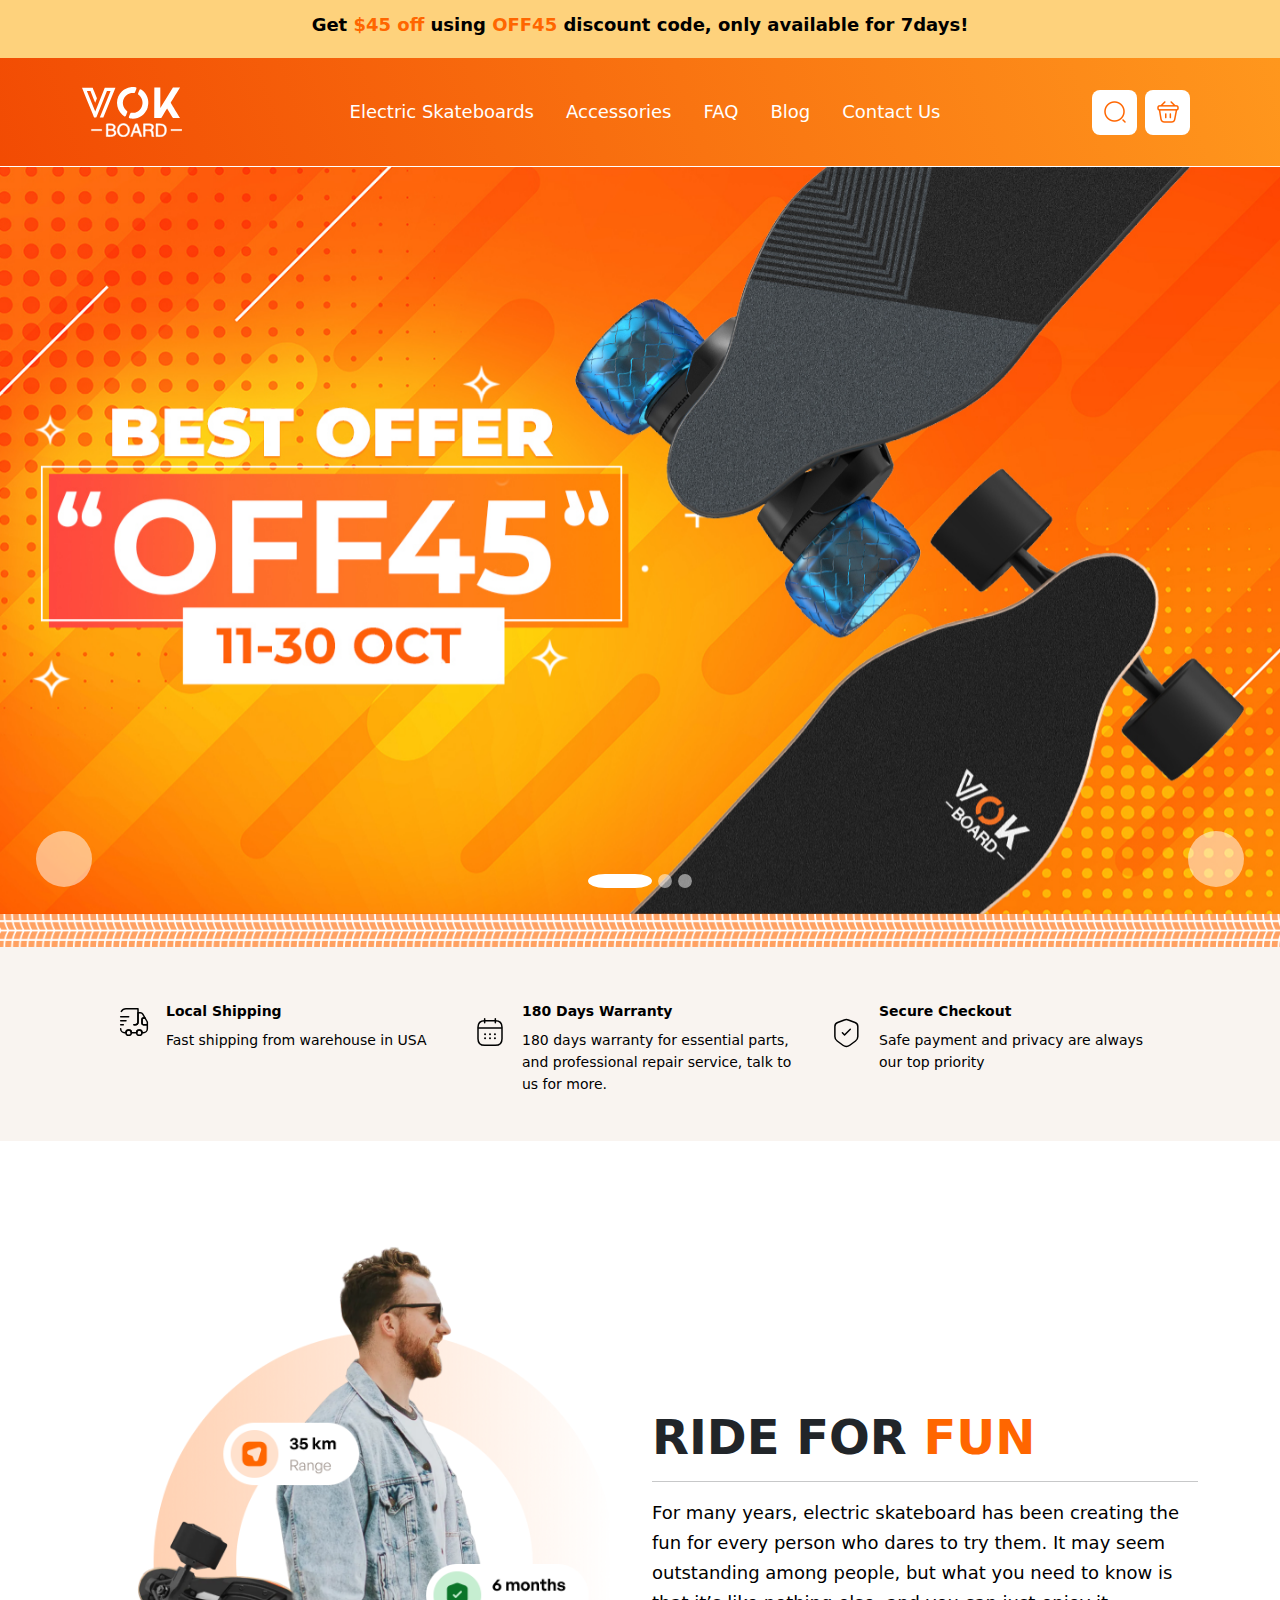
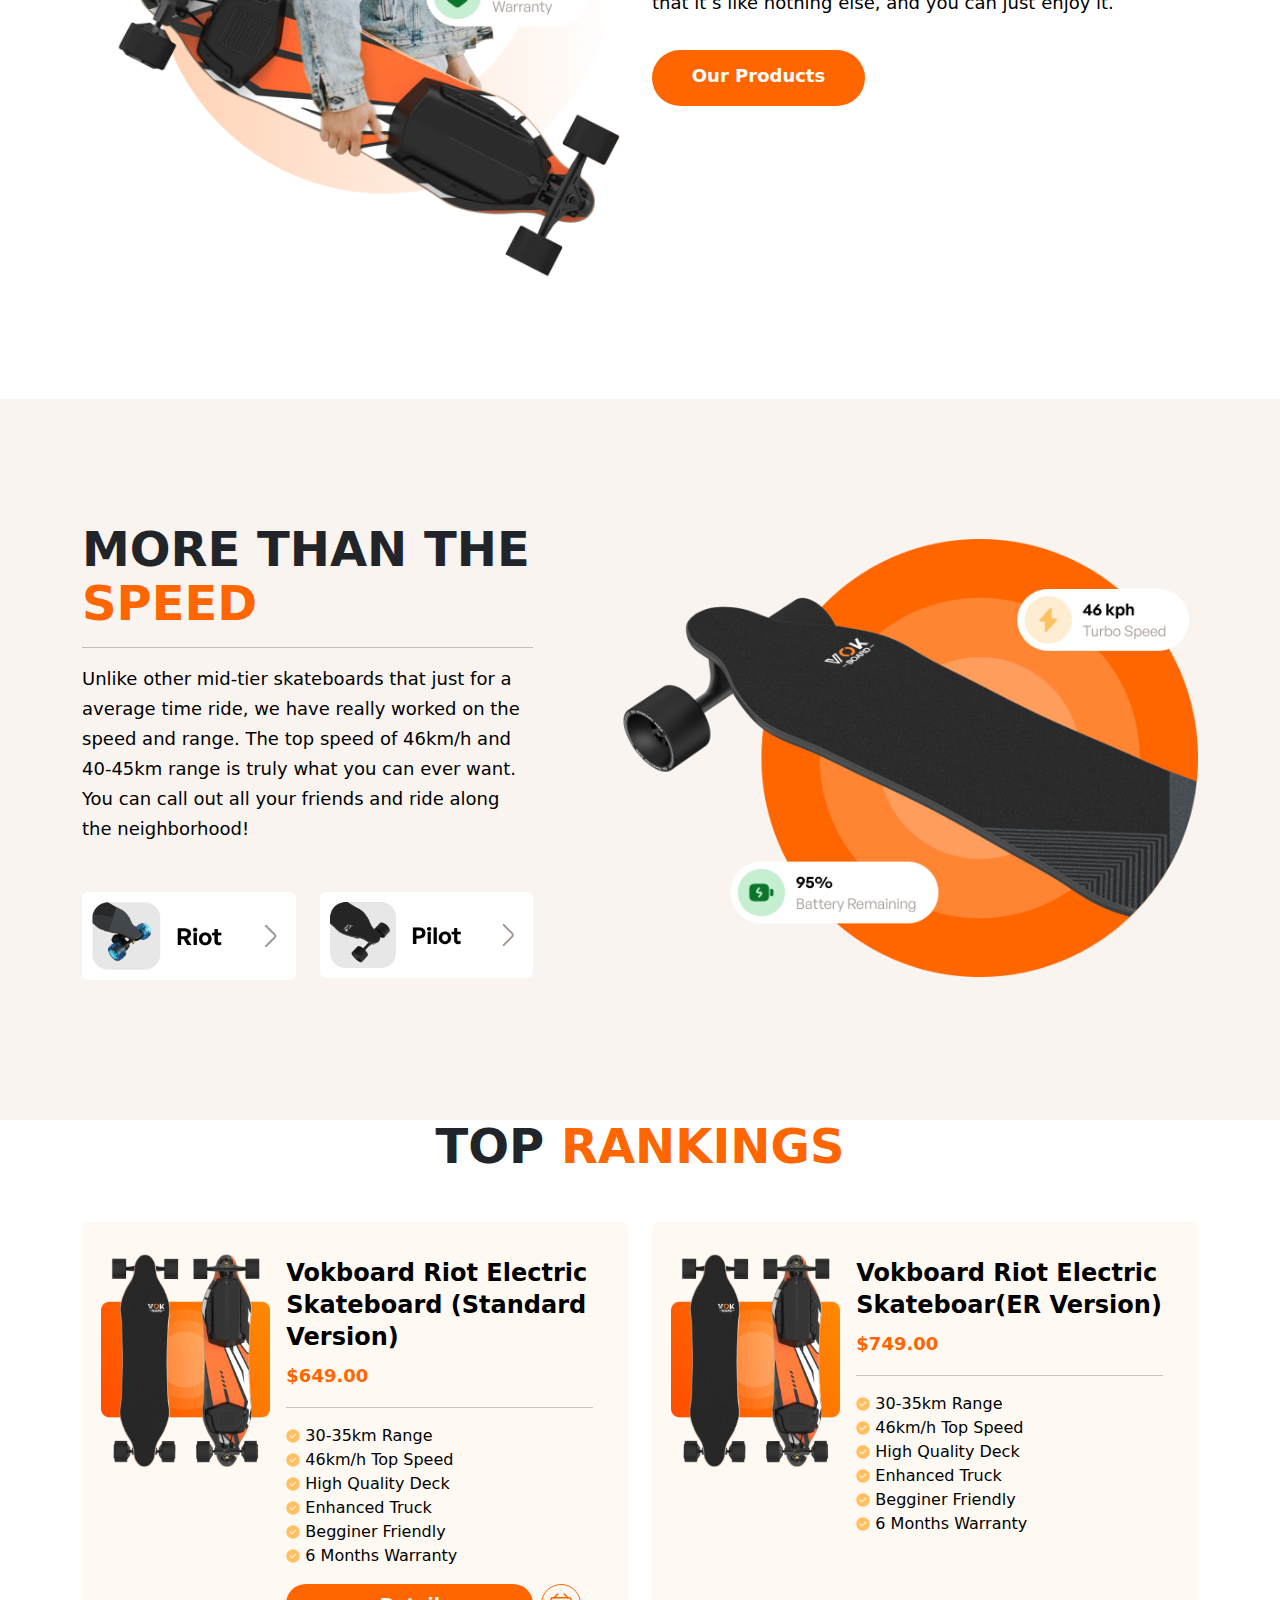
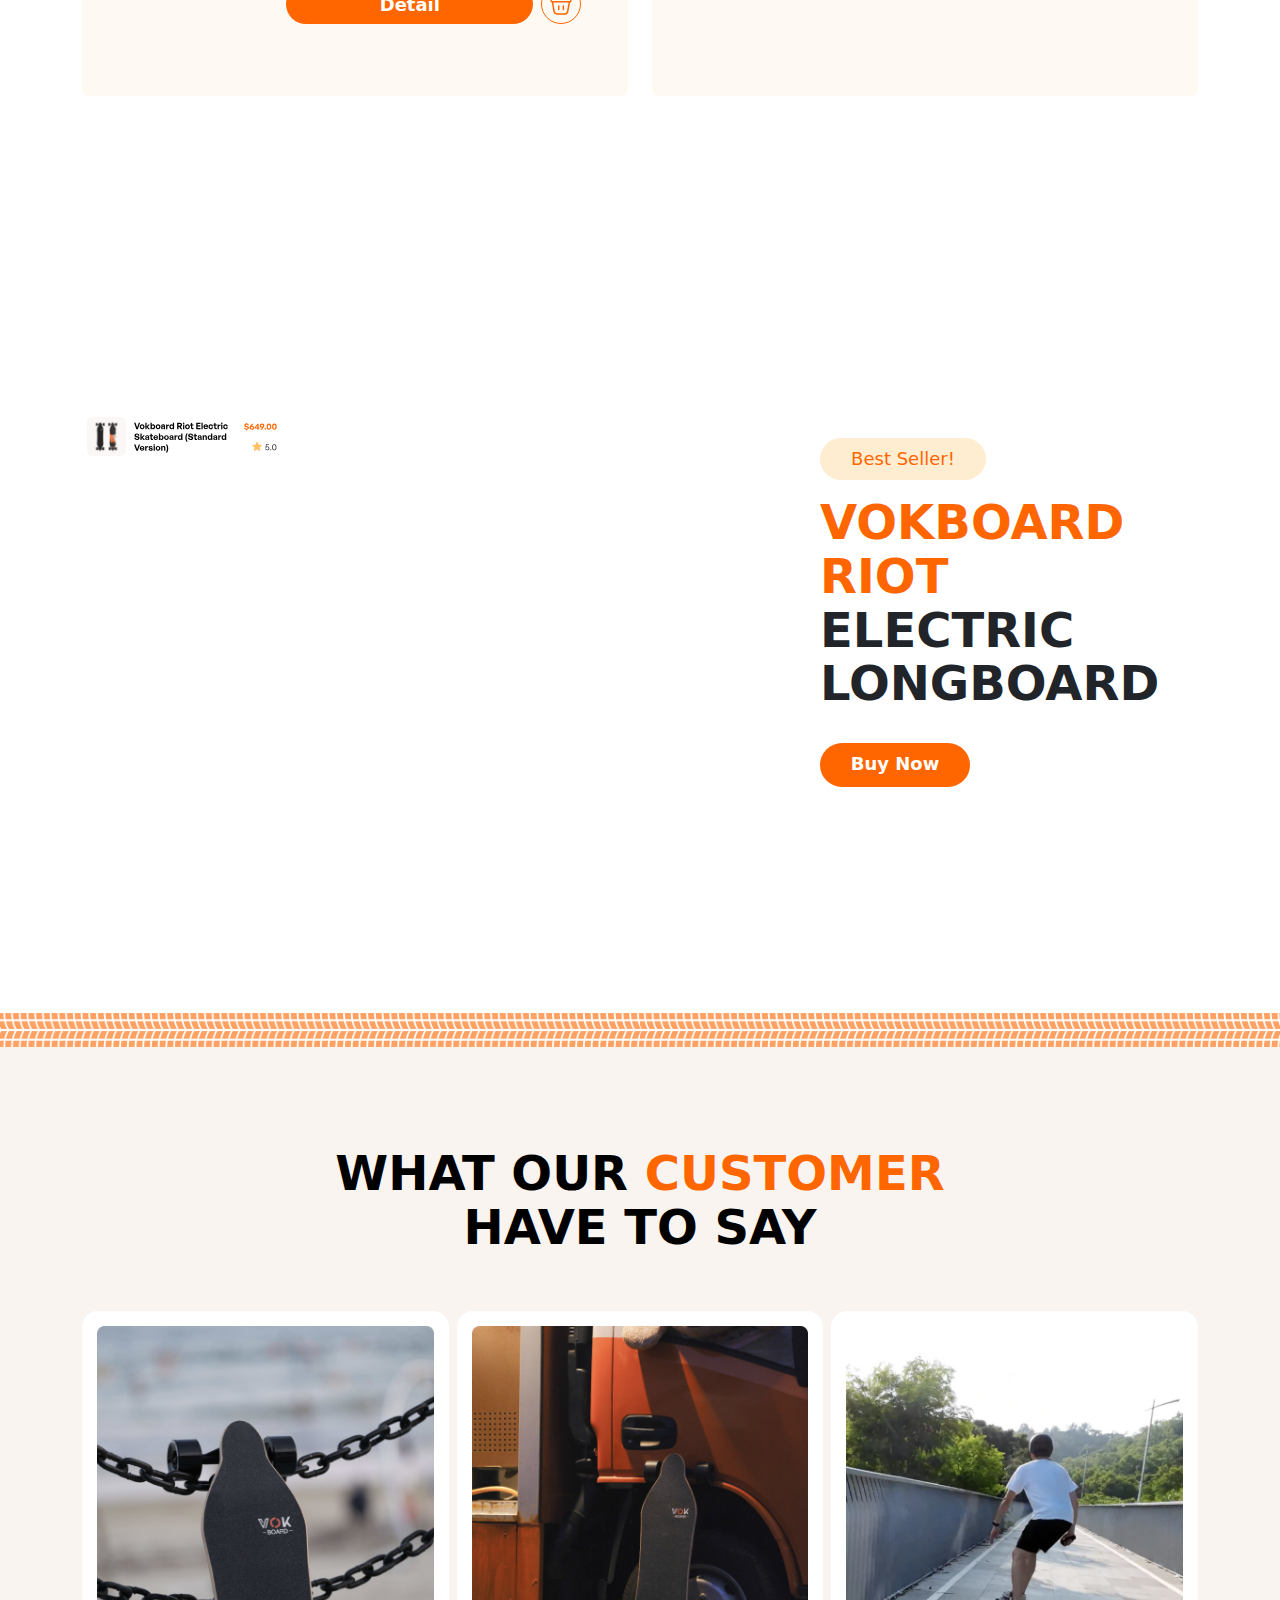
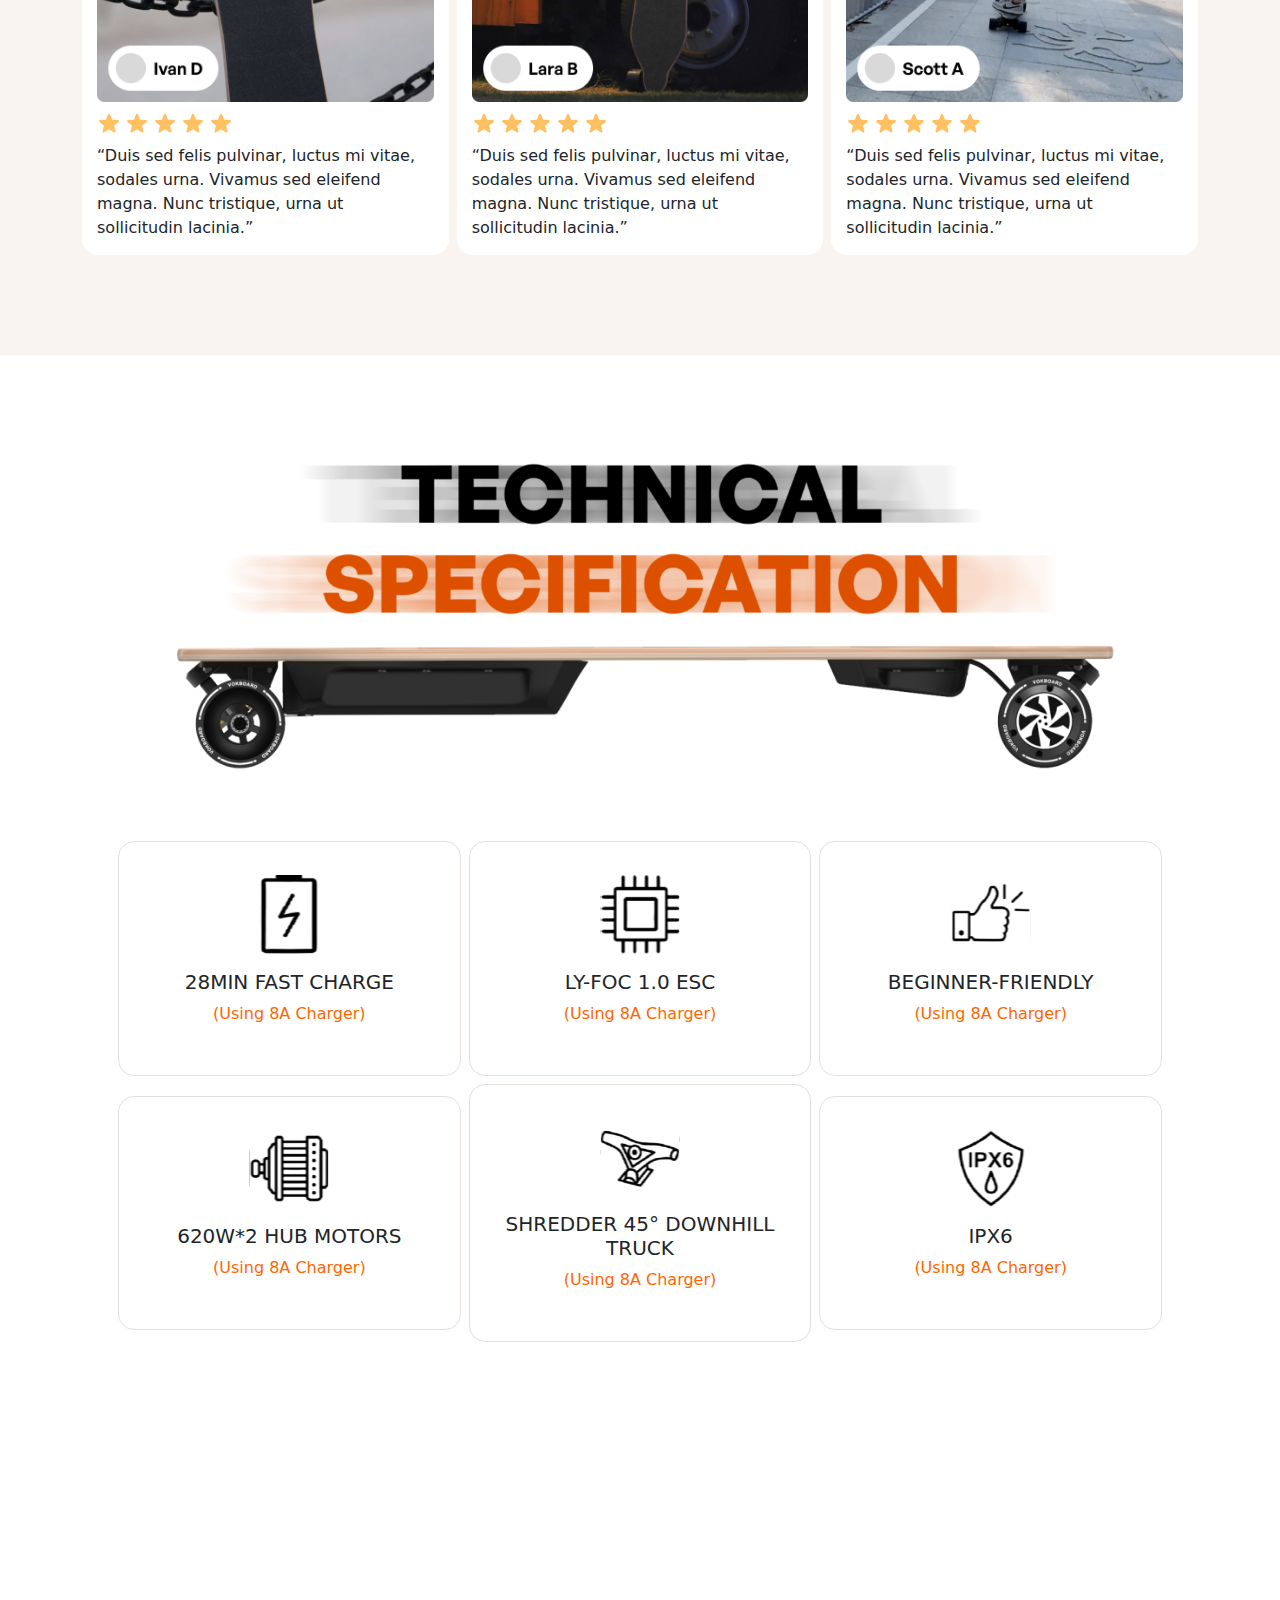
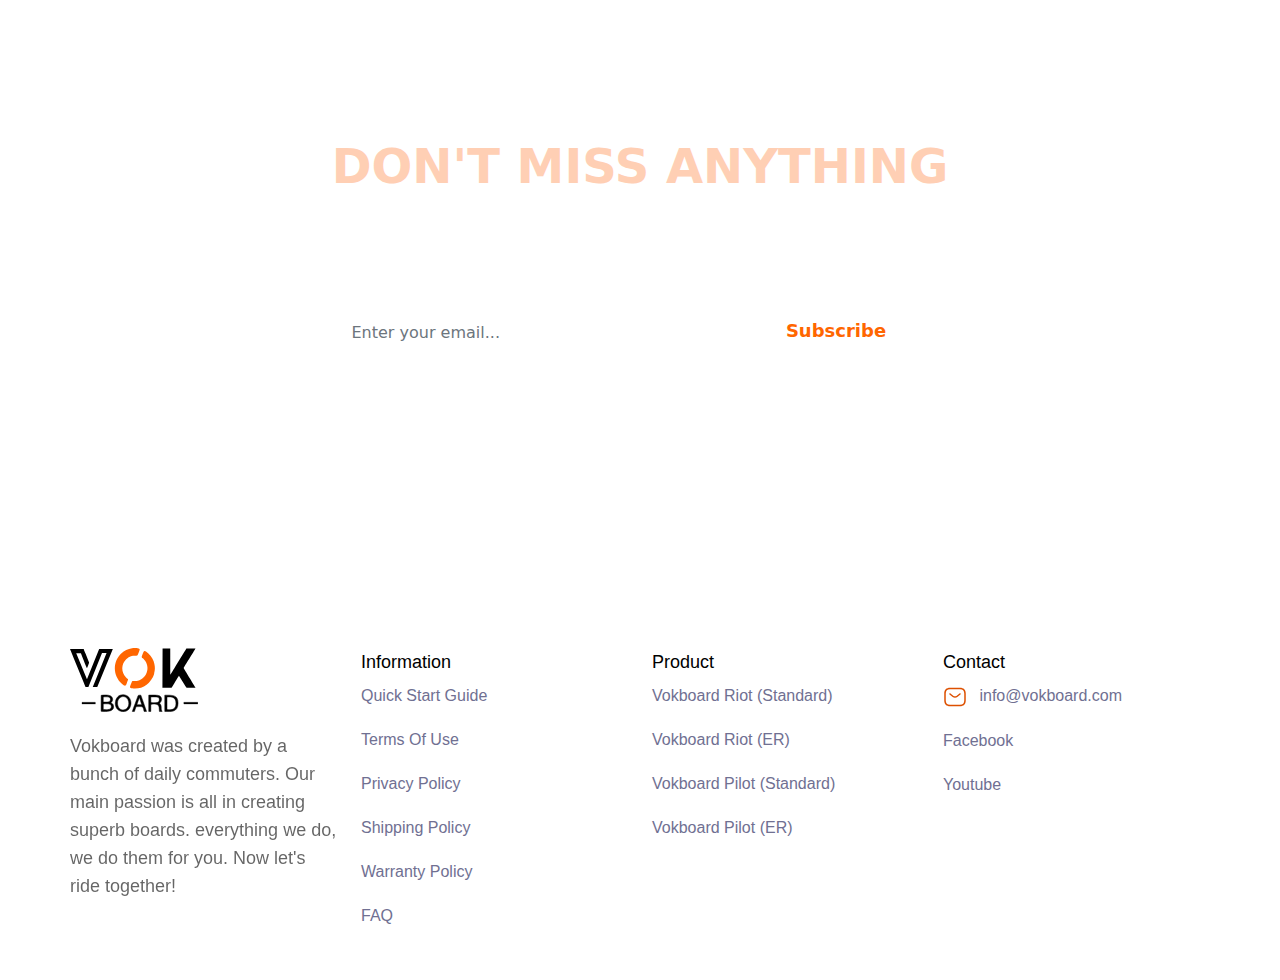
==== commit ef2ec89e: "update" ====
--- a/index.html
+++ b/index.html
@@ -26,11 +26,19 @@
                 <a class="Navbar__-brand" href="#">
                     <img src="assets/images/vokboard-logo.svg" alt="">
                 </a>
-                <button class="Navbar__-toggler" type="button" data-bs-toggle="collapse"
-                    data-bs-target="#navbarSupportedContent" aria-controls="navbarSupportedContent"
-                    aria-expanded="false" aria-label="Toggle navigation">
-                    <span class="Navbar__-toggler-icon"></span>
-                </button>
+                <div class="d-flex d-lg-none ">
+                    <button class="btn-header me-2">
+                        <img src="assets/images/search-icon.png" alt="" class="img-fluid img-btn-header">
+                    </button>
+                    <button class="btn-header me-2">
+                        <img src="assets/images/checkhout-icon.png" alt="" class="img-fluid img-btn-header">
+                    </button>
+                    <button class="Navbar__-toggler" type="button" data-bs-toggle="collapse"
+                        data-bs-target="#navbarSupportedContent" aria-controls="navbarSupportedContent"
+                        aria-expanded="false" aria-label="Toggle navigation">
+                        <span class="Navbar__-toggler-icon"></span>
+                    </button>
+                </div>
 
                 <div class="collapse Navbar__-collapse" id="navbarSupportedContent">
                     <ul class="Navbar__-nav  mx-auto mb-2 mb-lg-0">
@@ -50,10 +58,10 @@
                             <a class="nav-link active" href="#">Contact Us</a>
                         </li>
                     </ul>
-                    <button class="btn-header me-3">
+                    <button class="btn-header me-2">
                         <img src="assets/images/search-icon.png" alt="" class="img-fluid img-btn-header">
                     </button>
-                    <button class="btn-header ">
+                    <button class="btn-header me-2">
                         <img src="assets/images/checkhout-icon.png" alt="" class="img-fluid img-btn-header">
                     </button>
                 </div>
@@ -69,118 +77,159 @@
 
 
     <section class="hero">
-
-        <div id="carouselExampleIndicators" class="carousel slide slide-hero" data-bs-ride="true">
-            <div class="carousel-indicators">
-                <button type="button" data-bs-target="#carouselExampleIndicators" data-bs-slide-to="0" class="active"
-                    aria-current="true" aria-label="Slide 1"></button>
-                <button type="button" data-bs-target="#carouselExampleIndicators" data-bs-slide-to="1"
-                    aria-label="Slide 2"></button>
-
-            </div>
-            <div class="carousel-inner">
-                <div class="carousel-item active">
-                    <div class="Container__ px-md-5">
-                        <div class="row content">
-                            <div class="col-md-5 my-auto" data-aos="zoom-in">
-                                <div class="headline">
-                                    Super Long
-                                    Range Electric
-                                    Skateboard <br class="d-none d-md-block">
+        <div class="">
+            <div id="carouselExampleIndicators" class="carousel slide slide-hero" data-bs-ride="true">
+                <div class="carousel-indicators">
+                    <button type="button" data-bs-target="#carouselExampleCaptions" data-bs-slide-to="0" class="active"
+                        aria-current="true" aria-label="Slide 1"></button>
+                    <button type="button" data-bs-target="#carouselExampleCaptions" data-bs-slide-to="1"
+                        aria-label="Slide 2"></button>
+                    <button type="button" data-bs-target="#carouselExampleCaptions" data-bs-slide-to="2"
+                        aria-label="Slide 3"></button>
+
+                </div>
+                <div class="carousel-inner ">
+                    <div class="carousel-item active">
+
+                        <img src="assets/images/VOK banner promo 1440 x 840.jpeg" class="w-100">
+
+                    </div>
+                    <div class="carousel-item ">
+                        <div class="Container__ px-md-5 mt-5">
+                            <div class="row content">
+                                <div class="col-md-5 my-auto" data-aos="zoom-in">
+                                    <img src="assets/images/headline-hero.svg" alt="" srcset="" class="img-fluid">
+                                    <div class="subheadline mt-4">
+                                        “From urban road, to the places around the city,<br class="d-none d-md-block">
+                                        ride the board with your own
+                                        style”
+                                    </div>
+                                    <div class="button-header">
+                                        <button class="btn btn-get-detail">Get Detail</button>
+                                        <button class="btn btn-shop">Shop</button>
+                                    </div>
                                 </div>
-                                <div class="subheadline mt-4">
-                                    “From urban road, to the places around the city,<br class="d-none d-md-block">
-                                    ride the board with your own
-                                    style”
+                                <div class="col-md-7 mt-5 mt-md-0 position-relative" data-aos="fade-left"
+                                    data-aos-anchor="#example-anchor" data-aos-offset="500" data-aos-duration="500"
+                                    data-aos-delay="200">
+
+                                    <img src="assets/images/img-board-hero.png" alt="header" class="img-fluid img-hero">
+                                    <div class="taggd__wrapper" style="left: 38.274%; top: 15.074%;">
+                                        <div class="floating-image">
+                                            <img src="assets/images/info-1.svg" alt="Diskusi" class="img-fluid" />
+                                        </div>
+                                    </div>
+                                    <div class="taggd__wrapper" style="left: 10.274%; top: 45.074%;">
+                                        <div class="floating-image">
+                                            <img src="assets/images/info-2.svg" alt="Bermain Game" class="img-fluid" />
+                                        </div>
+                                    </div>
+                                    <div class="taggd__wrapper" style="left: 56.274%; top: 55.074%;">
+                                        <div class="floating-image">
+                                            <img src="assets/images/info-3.svg" alt="Konser Virtual"
+                                                class="img-fluid" />
+                                        </div>
+                                    </div>
                                 </div>
-                                <div class="button-header">
-                                    <button class="btn btn-get-detail">Get Detail</button>
-                                    <button class="btn btn-shop">Shop</button>
+                            </div>
+                        </div>
+                    </div>
+                    <div class="carousel-item">
+                        <div class="Container__ px-md-5">
+                            <div class="row content">
+                                <div class="col-md-5 my-auto" data-aos="zoom-in">
+                                    <div class="headline">
+                                        Super Long
+                                        Range Electric
+                                        Skateboard <br class="d-none d-md-block">
+                                    </div>
+                                    <div class="subheadline mt-4">
+                                        “From urban road, to the places around the city,<br class="d-none d-md-block">
+                                        ride the board with your own
+                                        style”
+                                    </div>
+                                    <div class="button-header">
+                                        <button class="btn btn-get-detail">Get Detail</button>
+                                        <button class="btn btn-shop">Shop</button>
+                                    </div>
                                 </div>
-                            </div>
-                            <div class="col-md-7 mt-5 mt-md-0 position-relative" data-aos="fade-left"
-                                data-aos-anchor="#example-anchor" data-aos-offset="500" data-aos-duration="500"
-                                data-aos-delay="200">
-
-                                <img src="assets/images/img-board-hero.png" alt="header" class="img-fluid img-hero">
-                                <div class="taggd__wrapper" style="left: 38.274%; top: 15.074%;">
-                                    <div class="floating-image">
-                                        <img src="assets/images/info-1.svg" alt="Diskusi" class="img-fluid" />
+                                <div class="col-md-7 mt-5 mt-md-0 position-relative" data-aos="fade-left"
+                                    data-aos-anchor="#example-anchor" data-aos-offset="500" data-aos-duration="500"
+                                    data-aos-delay="200">
+
+                                    <img src="assets/images/hero-board-2.png" alt="header" class="img-fluid img-hero">
+                                    <div class="taggd__wrapper" style="left: 38.274%; top: 15.074%;">
+                                        <div class="floating-image">
+                                            <img src="assets/images/info-1.svg" alt="Diskusi" class="img-fluid" />
+                                        </div>
+                                    </div>
+                                    <div class="taggd__wrapper" style="left: 10.274%; top: 45.074%;">
+                                        <div class="floating-image">
+                                            <img src="assets/images/info-2.svg" alt="Bermain Game" class="img-fluid" />
+                                        </div>
+                                    </div>
+                                    <div class="taggd__wrapper" style="left: 56.274%; top: 55.074%;">
+                                        <div class="floating-image">
+                                            <img src="assets/images/info-3.svg" alt="Konser Virtual"
+                                                class="img-fluid" />
+                                        </div>
                                     </div>
                                 </div>
-                                <div class="taggd__wrapper" style="left: 10.274%; top: 45.074%;">
-                                    <div class="floating-image">
-                                        <img src="assets/images/info-2.svg" alt="Bermain Game" class="img-fluid" />
-                                    </div>
-                                </div>
-                                <div class="taggd__wrapper" style="left: 56.274%; top: 55.074%;">
-                                    <div class="floating-image">
-                                        <img src="assets/images/info-3.svg" alt="Konser Virtual" class="img-fluid" />
-                                    </div>
-                                </div>
-                            </div>
-                        </div>
-                    </div>
-                </div>
-                <div class="carousel-item">
-                    <div class="Container__ px-md-5">
-                        <div class="row content">
-                            <div class="col-md-5 my-auto" data-aos="zoom-in">
-                                <div class="headline">
-                                    Super Long
-                                    Range Electric
-                                    Skateboard <br class="d-none d-md-block">
-                                </div>
-                                <div class="subheadline mt-4">
-                                    “From urban road, to the places around the city,<br class="d-none d-md-block">
-                                    ride the board with your own
-                                    style”
-                                </div>
-                                <div class="button-header">
-                                    <button class="btn btn-get-detail">Get Detail</button>
-                                    <button class="btn btn-shop">Shop</button>
-                                </div>
-                            </div>
-                            <div class="col-md-7 mt-5 mt-md-0 position-relative" data-aos="fade-left"
-                                data-aos-anchor="#example-anchor" data-aos-offset="500" data-aos-duration="500"
-                                data-aos-delay="200">
-
-                                <img src="assets/images/hero-board-2.png" alt="header" class="img-fluid img-hero">
-                                <div class="taggd__wrapper" style="left: 38.274%; top: 15.074%;">
-                                    <div class="floating-image">
-                                        <img src="assets/images/info-1.svg" alt="Diskusi" class="img-fluid" />
-                                    </div>
-                                </div>
-                                <div class="taggd__wrapper" style="left: 10.274%; top: 45.074%;">
-                                    <div class="floating-image">
-                                        <img src="assets/images/info-2.svg" alt="Bermain Game" class="img-fluid" />
-                                    </div>
-                                </div>
-                                <div class="taggd__wrapper" style="left: 56.274%; top: 55.074%;">
-                                    <div class="floating-image">
-                                        <img src="assets/images/info-3.svg" alt="Konser Virtual" class="img-fluid" />
-                                    </div>
-                                </div>
-                            </div>
-                        </div>
-                    </div>
-                </div>
-
-            </div>
-            <button class="carousel-control-prev" type="button" data-bs-target="#carouselExampleIndicators"
-                data-bs-slide="prev">
-                <span class="carousel-control-prev-icon" aria-hidden="true"></span>
-                <span class="visually-hidden">Previous</span>
-            </button>
-            <button class="carousel-control-next" type="button" data-bs-target="#carouselExampleIndicators"
-                data-bs-slide="next">
-                <span class="carousel-control-next-icon" aria-hidden="true"></span>
-                <span class="visually-hidden">Next</span>
-            </button>
+                            </div>
+                        </div>
+                    </div>
+
+                </div>
+                <button class="carousel-control-prev" type="button" data-bs-target="#carouselExampleIndicators"
+                    data-bs-slide="prev">
+                    <span class="carousel-control-prev-icon" aria-hidden="true"></span>
+                    <span class="visually-hidden">Previous</span>
+                </button>
+                <button class="carousel-control-next" type="button" data-bs-target="#carouselExampleIndicators"
+                    data-bs-slide="next">
+                    <span class="carousel-control-next-icon" aria-hidden="true"></span>
+                    <span class="visually-hidden">Next</span>
+                </button>
+            </div>
         </div>
     </section>
 
     <img src="assets/images/hero-decoration.png" alt="decoration" class="img-fluid decoration">
+
+    <section class="info">
+        <div class="Container__ px-lg-5">
+            <div class="row">
+                <div class="col-12 col-lg-4 col-sm-12 col-md-4">
+                    <div class="d-flex">
+                        <img src="assets/images/ship.svg" alt="" srcset="" class="img-fluid me-3">
+                        <div class="mt-4">
+                            <h1 class="info-title">Local Shipping</h1>
+                            <p class="info-caption">Fast shipping from warehouse in USA</p>
+                        </div>
+                    </div>
+                </div>
+                <div class="col-12 col-lg-4 col-sm-12 col-md-4">
+                    <div class="d-flex">
+                        <img src="assets/images/calendar.svg" alt="" srcset="" class="img-fluid me-3 mb-4">
+                        <div class="mt-4">
+                            <h1 class="info-title">180 Days Warranty</h1>
+                            <p class="info-caption">180 days warranty for essential parts, and professional repair
+                                service, talk to us for more.</p>
+                        </div>
+                    </div>
+                </div>
+                <div class="col-12 col-lg-4 col-sm-12 col-md-4">
+                    <div class="d-flex">
+                        <img src="assets/images/shield-tick.svg" alt="" srcset="" class="img-fluid me-3">
+                        <div class="mt-4">
+                            <h1 class="info-title">Secure Checkout</h1>
+                            <p class="info-caption">Safe payment and privacy are always our top priority</p>
+                        </div>
+                    </div>
+                </div>
+            </div>
+        </div>
+    </section>
 
     <section class="product">
         <div class="Container__">
@@ -420,8 +469,8 @@
             <img src="assets/images/headline-spek.svg" alt="" class="img-fluid">
             <img src="assets/images/board-spek.png" alt="" srcset="" class="img-fluid mt-2">
             <div class="row justify-content-center align-items-center g-2 mt-5 card-p">
-                <div class="col col-md-4 col-lg-4 col-sm-12">
-                    <div class="card card-spek">
+                <div class="col-6 col-md-4 col-lg-4 col-sm-12 h-100">
+                    <div class="card card-spek h-100">
                         <img src="assets/images/fast-charge.svg" class="img-fluid mx-auto" alt="..." width="80">
                         <div class="card-body">
                             <h5 class="card-title">28MIN FAST CHARGE</h5>
@@ -429,8 +478,8 @@
                         </div>
                     </div>
                 </div>
-                <div class="col col-md-4 col-lg-4 col-sm-12">
-                    <div class="card card-spek">
+                <div class="col-6 col-md-4 col-lg-4 col-sm-12 h-100">
+                    <div class="card card-spek h-100">
                         <img src="assets/images/ly.svg" class="img-fluid mx-auto" alt="..." width="80">
                         <div class="card-body">
                             <h5 class="card-title">LY-FOC 1.0 ESC</h5>
@@ -438,8 +487,8 @@
                         </div>
                     </div>
                 </div>
-                <div class="col col-md-4 col-lg-4 col-sm-12">
-                    <div class="card card-spek">
+                <div class="col-6 col-md-4 col-lg-4 col-sm-12 h-100">
+                    <div class="card card-spek h-100">
                         <img src="assets/images/begginer.svg" class="img-fluid mx-auto" alt="..." width="80">
                         <div class="card-body">
                             <h5 class="card-title">BEGINNER-FRIENDLY</h5>
@@ -447,8 +496,8 @@
                         </div>
                     </div>
                 </div>
-                <div class="col col-md-4 col-lg-4 col-sm-12">
-                    <div class="card card-spek">
+                <div class="col-6 col-md-4 col-lg-4 col-sm-12 h-100">
+                    <div class="card card-spek h-100">
                         <img src="assets/images/hub.svg" class="img-fluid mx-auto" alt="..." width="80">
                         <div class="card-body">
                             <h5 class="card-title">620W*2 HUB MOTORS</h5>
@@ -456,8 +505,8 @@
                         </div>
                     </div>
                 </div>
-                <div class="col col-md-4 col-lg-4 col-sm-12">
-                    <div class="card card-spek">
+                <div class="col-6 col-md-4 col-lg-4 col-sm-12 h-100">
+                    <div class="card card-spek h-100">
                         <img src="assets/images/sherder.svg" class="img-fluid mx-auto" alt="..." width="80">
                         <div class="card-body">
                             <h5 class="card-title">SHREDDER 45° DOWNHILL
@@ -466,8 +515,8 @@
                         </div>
                     </div>
                 </div>
-                <div class="col col-md-4 col-lg-4 col-sm-12">
-                    <div class="card card-spek">
+                <div class="col-6 col-md-4 col-lg-4 col-sm-12 h-100">
+                    <div class="card card-spek h-100">
                         <img src="assets/images/ipx.svg" class="img-fluid mx-auto" alt="..." width="80">
                         <div class="card-body">
                             <h5 class="card-title">IPX6</h5>
@@ -481,21 +530,56 @@
 
 
 
+
+    <div class="row row-video Container__ mx-auto">
+        <div class="col">
+            <div class="embed-responsive embed-responsive-21by9 mx-auto video-proklamasi mt-5 ">
+                <iframe src="https://www.youtube.com/embed/OocE7H19LgM" title="VOKBOARD electric skateboard review"
+                    frameborder="0"
+                    allow="accelerometer; autoplay; clipboard-write; encrypted-media; gyroscope; picture-in-picture"
+                    allowfullscreen class="embed-responsive-item"></iframe>
+            </div>
+        </div>
+        <div class="col">
+            <div class="embed-responsive embed-responsive-21by9 mx-auto video-proklamasi mt-5 ">
+
+                <iframe src="https://www.youtube.com/embed/BXmaOeL_Ig4"
+                    title="NEW Super Long-Range Budget Board VokBoard Riot Definitive Review | Simon Says"
+                    frameborder="0"
+                    allow="accelerometer; autoplay; clipboard-write; encrypted-media; gyroscope; picture-in-picture"
+                    allowfullscreen class="embed-responsive-item"></iframe>
+            </div>
+        </div>
+        <div class="col">
+            <div class="embed-responsive embed-responsive-21by9 mx-auto video-proklamasi mt-5 ">
+                <iframe src="https://www.youtube.com/embed/OocE7H19LgM" title="VOKBOARD electric skateboard review"
+                    frameborder="0"
+                    allow="accelerometer; autoplay; clipboard-write; encrypted-media; gyroscope; picture-in-picture"
+                    allowfullscreen class="embed-responsive-item"></iframe>
+            </div>
+        </div>
+    </div>
+
     <section class="newsletter">
-        <div class="Container__">
+        <div class="Container__ ">
             <h1><span>Don't miss anything</span> <br> from us!</h1>
-            <div class="input-group mb-3">
-                <input type="text" class="form-control" placeholder="Recipient's username"
+            <div class="input-group  input-group-news mx-auto mt-5 news-desktop">
+                <input type="text" class="form-control input-subs" placeholder="Enter your email..."
                     aria-label="Recipient's username" aria-describedby="button-addon2">
-                <button class="btn btn-outline-secondary" type="button" id="button-addon2">Button</button>
-            </div>
-        </div>
-    </section>
-    `
+                <button class="btn btn-subs" type="button" id="button-addon2">Subscribe</button>
+            </div>
+            <div class=" mx-auto mt-5 news-mobile">
+                <input type="text" class="form-control input-subs" placeholder="Enter your email..."
+                    aria-label="Recipient's username" aria-describedby="button-addon2">
+                <button class="btn" type="button" id="button-addon2">Subscribe</button>
+            </div>
+        </div>
+    </section>
+
     <section class="h-100 w-100" style="box-sizing: border-box;">
         <div class="footer-2-3 Container__ mx-auto position-relative p-0" style="font-family: 'Poppins', sans-serif">
             <div class="list-footer">
-                <div class="row gap-md-0 gap-3">
+                <div class="row gap-md-0 gap-4">
                     <div class="col-lg-3 col-md-6">
                         <div class="">
                             <div class="list-space">
@@ -560,6 +644,16 @@
                         <h2 class="footer-text-title ">Contact</h2>
                         <nav class="list-unstyled">
                             <li class="list-space">
+                                <svg width="24" height="24" viewBox="0 0 24 24" fill="none"
+                                    xmlns="http://www.w3.org/2000/svg" class="me-2">
+                                    <path
+                                        d="M17 21.25H7C3.35 21.25 1.25 19.15 1.25 15.5V8.5C1.25 4.85 3.35 2.75 7 2.75H17C20.65 2.75 22.75 4.85 22.75 8.5V15.5C22.75 19.15 20.65 21.25 17 21.25ZM7 4.25C4.14 4.25 2.75 5.64 2.75 8.5V15.5C2.75 18.36 4.14 19.75 7 19.75H17C19.86 19.75 21.25 18.36 21.25 15.5V8.5C21.25 5.64 19.86 4.25 17 4.25H7Z"
+                                        fill="#DD5000" />
+                                    <path
+                                        d="M11.9998 12.87C11.1598 12.87 10.3098 12.61 9.65978 12.08L6.52978 9.57997C6.20978 9.31997 6.14978 8.84997 6.40978 8.52997C6.66978 8.20997 7.13978 8.14997 7.45978 8.40997L10.5898 10.91C11.3498 11.52 12.6398 11.52 13.3998 10.91L16.5298 8.40997C16.8498 8.14997 17.3298 8.19997 17.5798 8.52997C17.8398 8.84997 17.7898 9.32997 17.4598 9.57997L14.3298 12.08C13.6898 12.61 12.8398 12.87 11.9998 12.87Z"
+                                        fill="#DD5000" />
+                                </svg>
+
                                 <a href="mailto:info@vokboard.com" class="list-menu">info@vokboard.com</a>
                             </li>
                             <li class="list-space">
--- a/assets/css/style.css
+++ b/assets/css/style.css
@@ -1,3 +1,3699 @@
+#qab_container {
+    display: none !important !
+}
+
+    {
+    % liquid assign color_primary=settings.color_primary assign clnav=settings.clnav assign clnavst=settings.clnavst assign clnavtr=settings.clnavtr assign clnav_hover=settings.clnav_hover | default: color_primary assign clnavst_hover=settings.clnavst_hover | default:color_primary assign clnavtr_hover=settings.clnavtr_hover | default:color_primary assign cl_lazyload=settings.cl_lazyload | remove:'#'
+        assign font_source=settings.font_source assign hide_admin_bar=false assign des_header=settings.header_design assign search_ratio=settings.search_ratio assign fnt_df_bd=settings.fnt_df_bd assign fnt_df_hd=settings.fnt_df_hd assign fnt_df_nav=settings.fnt_df_nav assign fnt_df_set=settings.fnt_df_set assign fnt_df_sub=settings.fnt_df_sub assign fnt_df_pr=settings.fnt_df_pr assign fnt_df_blog=settings.fnt_df_blog %
+}
+
+
+    {
+    % if font_source=='1' %
+}
+
+    {
+    % assign cl_flz='h1, h2, h3, h4, h5, h6, .f__mont, .f_heading, .h3, ' %
+}
+
+    {
+    % assign font_body=settings.fnt_bd %
+}
+
+    {
+    % assign fm=font_body.family %
+}
+
+    {
+    % assign font_h=settings.fnt_heading | default: font_body %
+}
+
+    {
+    % assign fmh=font_h.family %
+}
+
+    {
+    % assign font_sub=settings.fnt_sub_tt | default: font_body %
+}
+
+    {
+    % assign fmsub=font_sub.family %
+}
+
+    {
+    % capture font-stack-body %
+}
+
+    {
+        {
+        fm
+    }
+}
+
+,
+{
+    {
+    font_body.fallback_families
+}
+}
+
+;
+
+    {
+    % endcapture %
+}
+
+    {
+    % for variant in font_body.variants %
+}
+
+    {
+        {
+        variant | font_face: font_display: 'swap'
+    }
+}
+
+    {
+    % endfor %
+}
+
+    {
+    % if fmh !=fm %
+}
+
+    {
+    % capture font-stack-heading %
+}
+
+    {
+        {
+        fmh
+    }
+}
+
+,
+{
+    {
+    font_h.fallback_families
+}
+}
+
+;
+
+    {
+    % endcapture %
+}
+
+    {
+    % for variant in font_h.variants %
+}
+
+    {
+        {
+        variant | font_face: font_display: 'swap'
+    }
+}
+
+    {
+    % endfor %
+}
+
+    {
+    % endif %
+}
+
+    {
+    % if fmsub !=fm %
+}
+
+    {
+    % capture font-stack-sub %
+}
+
+    {
+        {
+        fmsub
+    }
+}
+
+,
+{
+    {
+    font_sub.fallback_families
+}
+}
+
+;
+
+    {
+    % endcapture %
+}
+
+    {
+        {
+        - font_sub | font_face: font_display: 'swap' -
+    }
+}
+
+    {
+    % endif %
+}
+
+    {
+    % else %
+}
+
+    {
+    % assign cl_flz='' %
+}
+
+    {
+    % assign fm=settings.fnt_bd2 %
+}
+
+    {
+    % assign fmh=settings.fnt_heading2 |default: fm %
+}
+
+    {
+    % assign fmsub=settings.fnt_sub_tt2 |default: fm %
+}
+
+    {
+    % assign font-stack-body=fm %
+}
+
+    {
+    % assign font-stack-heading=fmh %
+}
+
+    {
+    % assign font-stack-sub=fmsub %
+}
+
+    {
+    % endif %
+}
+
+:root {
+    --primary: {
+            {
+            color_primary
+        }
+    }
+
+    ;
+
+    --progress-bar-color: {
+            {
+            color_primary
+        }
+    }
+
+    ;
+}
+
+body {
+        {
+        % comment %
+    }
+
+    background-color: {
+            {
+            color_primary | color_lighten: 30
+        }
+    }
+
+    ;
+
+        {
+        % endcomment %
+    }
+
+    font-family: {
+        % if fnt_df_bd=='1' %
+    }
+
+        {
+            {
+            font-stack-body
+        }
+    }
+
+        {
+        % elsif fnt_df_bd=='2' %
+    }
+
+        {
+            {
+            font-stack-heading
+        }
+    }
+
+        {
+        % else %
+    }
+
+        {
+            {
+            font-stack-sub
+        }
+    }
+
+        {
+        % endif %
+    }
+
+    ;
+
+    font-size: {
+            {
+            settings.size_bd_text
+        }
+    }
+
+    px;
+
+    line-height: {
+            {
+            settings.bd_line_height | replace: 1.7, 1.75
+        }
+    }
+
+    ;
+
+    color: {
+            {
+            settings.cl_bd_text
+        }
+    }
+
+    ;
+
+    font-weight: {
+            {
+            settings.fw_bd
+        }
+    }
+
+    ;
+    ;
+}
+
+.f_body,
+.nt_action .tcount,
+.lazyloadt4sed h4.f_body {
+    font-family: {
+        % if fnt_df_bd=='1' %
+    }
+
+        {
+            {
+            font-stack-body
+        }
+    }
+
+        {
+        % elsif fnt_df_bd=='2' %
+    }
+
+        {
+            {
+            font-stack-heading
+        }
+    }
+
+        {
+        % else %
+    }
+
+        {
+            {
+            font-stack-sub
+        }
+    }
+
+        {
+        % endif %
+    }
+
+    ;
+}
+
+    {
+        {
+        cl_flz
+    }
+}
+
+.lazyloadt4sed h1,
+.lazyloadt4sed h2,
+.lazyloadt4sed h3,
+.lazyloadt4sed h4,
+.lazyloadt4sed h5,
+.lazyloadt4sed h6,
+.lazyloadt4sed .h3,
+.lazyloadt4sed .f__mont,
+.lazyloadt4sed .f_heading {
+    font-family: {
+        % if fnt_df_hd=='1' %
+    }
+
+        {
+            {
+            font-stack-body
+        }
+    }
+
+        {
+        % elsif fnt_df_hd=='2' %
+    }
+
+        {
+            {
+            font-stack-heading
+        }
+    }
+
+        {
+        % else %
+    }
+
+        {
+            {
+            font-stack-sub
+        }
+    }
+
+        {
+        % endif %
+    }
+}
+
+h1,
+h2,
+h3,
+h4,
+h5,
+h6,
+.f__mont,
+.f_heading,
+.h3 {
+    font-weight: {
+            {
+            settings.fw_hd
+        }
+    }
+
+    ;
+
+    color: {
+            {
+            settings.cl_hd
+        }
+    }
+
+    ;
+
+    letter-spacing: {
+            {
+            settings.hd_letter_spacing
+        }
+    }
+
+    px;
+
+    line-height: {
+            {
+            settings.hd_line_height |replace: 1.4, 1.428
+        }
+    }
+
+    ;
+
+        {
+        % if settings.ls_hd !=0 %
+    }
+
+    letter-spacing: {
+            {
+            settings.ls_hd
+        }
+    }
+
+    px;
+
+        {
+        % endif %
+    }
+}
+
+.slt4_txt.lh__1 {
+    line-height: 1;
+}
+
+h1 {
+    font-size: {
+            {
+            settings.fw_hd1
+        }
+    }
+
+    px;
+}
+
+h2 {
+    font-size: {
+            {
+            settings.fw_hd2
+        }
+    }
+
+    px;
+}
+
+h3 {
+    font-size: {
+            {
+            settings.fw_hd3
+        }
+    }
+
+    px;
+}
+
+h4 {
+    font-size: {
+            {
+            settings.fw_hd4
+        }
+    }
+
+    px;
+}
+
+h5 {
+    font-size: {
+            {
+            settings.fw_hd5
+        }
+    }
+
+    px;
+}
+
+h6 {
+    font-size: {
+            {
+            settings.fw_hd6
+        }
+    }
+
+    px;
+}
+
+.lazyloadt4sed .sub-title,
+.lazyloadt4sed .f__libre,
+.lazyloadt4sed blockquote,
+.lazyloadt4sed em {
+    font-family: {
+        % if fnt_df_sub=='1' %
+    }
+
+        {
+            {
+            font-stack-body
+        }
+    }
+
+        {
+        % elsif fnt_df_sub=='2' %
+    }
+
+        {
+            {
+            font-stack-heading
+        }
+    }
+
+        {
+        % else %
+    }
+
+        {
+            {
+            font-stack-sub
+        }
+    }
+
+        {
+        % endif %
+    }
+}
+
+.lazyloadt4sed .section-title {
+    font-family: {
+        % if fnt_df_set=='1' %
+    }
+
+        {
+            {
+            font-stack-body
+        }
+    }
+
+        {
+        % elsif fnt_df_set=='2' %
+    }
+
+        {
+            {
+            font-stack-heading
+        }
+    }
+
+        {
+        % else %
+    }
+
+        {
+            {
+            font-stack-sub
+        }
+    }
+
+        {
+        % endif %
+    }
+}
+
+.nt_menu>li>a {
+    font-family: {
+        % if fnt_df_nav=='1' %
+    }
+
+        {
+            {
+            font-stack-body
+        }
+    }
+
+        {
+        % elsif fnt_df_nav=='2' %
+    }
+
+        {
+            {
+            font-stack-heading
+        }
+    }
+
+        {
+        % else %
+    }
+
+        {
+            {
+            font-stack-sub
+        }
+    }
+
+        {
+        % endif %
+    }
+}
+
+.nt_pr h3.product-title {
+    font-family: {
+        % if fnt_df_pr=='1' %
+    }
+
+        {
+            {
+            font-stack-body
+        }
+    }
+
+        {
+        % elsif fnt_df_pr=='2' %
+    }
+
+        {
+            {
+            font-stack-heading
+        }
+    }
+
+        {
+        % else %
+    }
+
+        {
+            {
+            font-stack-sub
+        }
+    }
+
+        {
+        % endif %
+    }
+}
+
+.fnt_df_blog,
+.widget-title,
+.lazyloadt4sed .widget-title,
+.post_nt_loop h4 {
+    font-family: {
+        % if fnt_df_blog=='1' %
+    }
+
+        {
+            {
+            font-stack-body
+        }
+    }
+
+        {
+        % elsif fnt_df_blog=='2' %
+    }
+
+        {
+            {
+            font-stack-heading
+        }
+    }
+
+        {
+        % else %
+    }
+
+        {
+            {
+            font-stack-sub
+        }
+    }
+
+        {
+        % endif %
+    }
+}
+
+.sub-title,
+.section-subtitle {
+    color: {
+            {
+            settings.cl_se_subtt
+        }
+    }
+
+    ;
+}
+
+.section-title {
+    font-size: {
+            {
+            settings.size_se_tt_mb
+        }
+    }
+
+    px;
+
+    font-weight: {
+            {
+            settings.fw_se_tt_mb
+        }
+    }
+
+    ;
+
+    color: {
+            {
+            settings.cl_se_tt
+        }
+    }
+
+    ;
+
+        {
+        % if settings.ls_se_tt_mb !=0 %
+    }
+
+    letter-spacing: {
+            {
+            settings.ls_se_tt_mb
+        }
+    }
+
+    px;
+
+        {
+        % endif %
+    }
+
+        {
+        % if settings.lh_se_tt_mb !=0 %
+    }
+
+    line-height: {
+            {
+            settings.lh_se_tt_mb
+        }
+    }
+
+    px;
+
+        {
+        % endif %
+    }
+}
+
+.section-subtitle {
+    font-size: {
+            {
+            settings.size_se_stt_mb
+        }
+    }
+
+    px;
+
+    font-weight: {
+            {
+            settings.fw_se_stt_mb
+        }
+    }
+
+    ;
+
+        {
+        % if settings.ls_se_stt_mb !=0 %
+    }
+
+    letter-spacing: {
+            {
+            settings.ls_se_stt_mb
+        }
+    }
+
+    px;
+
+        {
+        % endif %
+    }
+
+        {
+        % if settings.lh_se_stt_mb !=0 %
+    }
+
+    line-height: {
+            {
+            settings.lh_se_stt_mb
+        }
+    }
+
+    px;
+
+        {
+        % endif %
+    }
+}
+
+@media (min-width: 768px) {
+    .section-title {
+        font-size: {
+                {
+                settings.size_se_tt
+            }
+        }
+
+        px;
+
+        font-weight: {
+                {
+                settings.fw_se_tt
+            }
+        }
+
+        ;
+
+            {
+            % if settings.ls_se_tt !=0 %
+        }
+
+        letter-spacing: {
+                {
+                settings.ls_se_tt
+            }
+        }
+
+        px;
+
+            {
+            % endif %
+        }
+
+            {
+            % if settings.lh_se_tt !=0 %
+        }
+
+        line-height: {
+                {
+                settings.lh_se_tt
+            }
+        }
+
+        px;
+
+            {
+            % endif %
+        }
+    }
+
+    .section-subtitle {
+        font-size: {
+                {
+                settings.size_se_stt
+            }
+        }
+
+        px;
+
+        font-weight: {
+                {
+                settings.fw_se_stt
+            }
+        }
+
+        ;
+
+            {
+            % if settings.ls_se_stt !=0 %
+        }
+
+        letter-spacing: {
+                {
+                settings.ls_se_stt
+            }
+        }
+
+        px;
+
+            {
+            % endif %
+        }
+
+            {
+            % if settings.lh_se_stt !=0 %
+        }
+
+        line-height: {
+                {
+                settings.lh_se_stt
+            }
+        }
+
+        px;
+
+            {
+            % endif %
+        }
+    }
+}
+
+.nt_pr h3.product-title {
+    font-size: {
+            {
+            settings.size_pr
+        }
+    }
+
+    px;
+
+    font-weight: {
+            {
+            settings.fw_pr
+        }
+    }
+
+    ;
+
+    text-transform: {
+            {
+            settings.txt_tr_pr
+        }
+    }
+
+    ;
+
+        {
+        % if settings.ls_pr !=0 %
+    }
+
+    letter-spacing: {
+            {
+            settings.ls_pr
+        }
+    }
+
+    px;
+
+        {
+        % endif %
+    }
+}
+
+    {
+    % if settings.txt_tr_pr=='uppercase' %
+}
+
+.pin_lazy_js .desgin__2 .product-title {
+    font-size: 13px;
+}
+
+    {
+    % endif %
+}
+
+.widget-title {
+    font-weight: 500;
+}
+
+.hover_button .nt_add_qv,
+.hover_button .pr_atc {
+    text-transform: {
+            {
+            settings.txt_tr_pr
+        }
+    }
+}
+
+.nt_pr .product-info {
+    margin-top: {
+            {
+            settings.space_pr
+        }
+    }
+
+    px;
+}
+
+.nt_pr .product-info .price {
+    font-size: {
+            {
+            settings.size_price_pr
+        }
+    }
+
+    px;
+}
+
+.nt_menu>li>a {
+    font-weight: {
+            {
+            settings.fw_nav
+        }
+    }
+
+    ;
+
+    font-size: {
+            {
+            settings.fs_nav
+        }
+    }
+
+    px;
+
+        {
+        % if settings.ls_nav !=0 %
+    }
+
+    letter-spacing: {
+            {
+            settings.ls_nav
+        }
+    }
+
+    px;
+
+        {
+        % endif %
+    }
+}
+
+.active-nav {
+    background: #FF6600;
+}
+
+.glider-prev {
+    border-radius: 50% !important;
+}
+
+.glider-next {
+    border-radius: 50% !important;
+}
+
+
+
+
+
+
+.sc-haTkiu {
+    background: #FF6600 !important;
+    border-radius: 4px !important;
+    width: 80px !important;
+    height: 29px !important;
+}
+
+.site-nav__label {
+    font-family: 'Inter';
+    font-style: normal;
+    font-weight: 600;
+    font-size: 14px;
+    line-height: 17px;
+    /* identical to box height */
+
+    color: #000000;
+}
+
+.menu_auto .nav_dropdown>.nav_dropdown_col>a:hover,
+.menu_auto .nav_dropdown>.nav_dropdown_col>a:focus,
+.menu_auto .nav_dropdown_default li>a:hover,
+.menu_auto .nav_dropdown_default li>a:focus,
+.nav_dropdown>.nav_dropdown_col li>a:hover,
+.nav_dropdown>.nav_dropdown_col li>a:focus {
+    color: #fc4a1a
+}
+
+.cp,
+.chp:hover,
+.currencies .selected,
+.languages .selected,
+.sp_languages .selected,
+.color_primary_dark a:hover,
+.color_primary_dark a:active,
+.color_primary_dark a:focus,
+#shopify-section-nt_filter .nt_filter_block .active a,
+#shopify-section-nt_filter .nt_filter_block a:hover,
+a:hover,
+a:active,
+.cp,
+.chp:hover,
+#nt_sortby .wrap_sortby a.selected,
+.nt_filter_block li.active>a,
+.widget_product_categories .btn_cats_toggle:hover i,
+.widget_product_categories .btn_cats_toggle.active i,
+.widget_product_categories li.current-cat>a,
+.product-image .nt_add_w>a:hover,
+.product-image .nt_add_cp>a:hover,
+.header-text>a:not(.cg):hover,
+.header-text>.cg:hover,
+.nt_mb_menu .sub-menu li a.selected,
+.nt_mb_menu .current_item>a,
+.title_7+.tt_divider>i.clprtrue,
+.widget .product_list_widget a.product-title:hover,
+.widget .product_list_widget a.product-title:active,
+.widget .post_list_widget a.article-title:hover,
+.widget .post_list_widget a.article-title:active,
+.swatch.is-label .nt_lt_fake .swatch_pr_item:not(.is-selected):hover .swatch__value_pr,
+#cat_shopify ul li.current-cat>a,
+#cat_shopify .sub-menu li>a:hover,
+.mfp-content #cat_shopify li.current-cat>a.cat_link,
+.tab_cat_title.des_tab_4>li>a.tt_active,
+.tab_cat_title.des_tab_8>li>a.tt_active,
+.tab_cat_title.des_tab_7>li>a.tt_active,
+.clhovermq .cart_pos_dropdown:not(.template-cart) .icon_cart:hover a,
+.tab_cat_title.des_tab_11>li>a,
+.quantity .tc button:hover,
+.type_feature_columns a.button.btn--style-3:hover,
+.dark_mode_true .on_list_view_true .pr_list_item .product-info__btns>a.nt_add_qv {
+    color: {
+            {
+            color_primary
+        }
+    }
+
+    ;
+}
+
+input[type="submit"]:hover,
+button:hover,
+a.button:hover,
+.bgcp,
+.jas-ajax-load a:hover,
+.widget .tagcloud a:hover,
+.widget .tagcloud a.active,
+#shopify-section-nt_filter .widget .tagcloud a:hover,
+#shopify-section-nt_filter .widget .tagcloud a:active,
+.single_add_to_cart_button,
+.variations.style__radio li.is-selected span.radio_styled:after,
+.variations.style__radio li.is-selected-nt span.radio_styled:after,
+.video-control__play,
+.signup-newsletter-form .submit-btn:hover,
+.mb_nav_title:after,
+.title_4 span:after,
+.title_3:after,
+ul.nt_filter_styleck>li.active>a:before,
+.js_agree_ck:checked+label:before,
+.css_agree_ck:checked+label:before,
+.widget .tagcloud a:hover,
+.widget .tagcloud a.active,
+.nt_filter_styletag a:hover,
+.nt_filter_styletag .active a,
+.button.button_primary,
+.address-edit-toggle:focus,
+.shipping_calculator input.get_rates,
+input.button.btn_back,
+.prev_next_3 .flickityt4s-button,
+.dot_color_3 .flickityt4s-page-dots .dot,
+.dot_color_3 .flickityt4s-page-dots .dot:after,
+.tab_cat_title>li>a:hover>span:after,
+.tab_cat_title>li>a.tt_active>span:after,
+.nt_shipping.nt_icon_circle .icon:not(.ship_img):before,
+.pr_deal_dt.des_4,
+.title_9 span:after,
+.h_search_btn,
+.js_fbt_ck:checked+label:before,
+.progress_bar .current_bar,
+.mini_cart_footer .button.btn-checkout,
+body.template-cart .shipping_calculator input.get_rates,
+.shipping_calculator input.get_rates,
+input.button.btn_back,
+.cat_design_7 .cat_grid_item__wrapper,
+.upsell_item .upsell_qv,
+.about_us_img.border_true>span:after,
+.about_us_img.border_true>span:before,
+.des_title_13::after,
+.noUi-handle:before,
+.noUi-handle:after,
+.noUi-connect,
+.bgp,
+.bghp:hover,
+.clear_filter.clear_filter_all,
+.tab_cat_title.des_tab_12>li>a:hover,
+.tab_cat_title.des_tab_12>li>a.tt_active,
+.tab_cat_title.des_tab_13>li>a.tt_active,
+.dark_mode_true .on_list_view_true .pr_list_item .product-info__btns>a,
+.dark_mode_true .mini_cart_footer .button.btn-checkout,
+.dark_mode_true .single_add_to_cart_button,
+.dark_mode_true .button.button_primary,
+.dark_mode_true .address-edit-toggle:focus,
+.dark_mode_true .shipping_calculator input.get_rates,
+.dark_mode_true input.button.btn_back {
+    background-color: #ff6600;
+}
+
+input[type="submit"]:hover,
+button:hover,
+a.button:hover,
+.jas-ajax-load a:hover,
+.widget .tagcloud a:hover,
+.widget .tagcloud a.active,
+#shopify-section-nt_filter .widget .tagcloud a:hover,
+#shopify-section-nt_filter .widget .tagcloud a:active,
+.variations_button .nt_add_w:hover,
+.variations_button .nt_add_cp:hover,
+.single_add_to_cart_button,
+.variations.style__radio .swatch:not(.is-color) li:hover,
+.variations.style__radio .swatch:not(.is-color) li.is-selected,
+.variations.style__radio .swatch:not(.is-color) li.is-selected-nt,
+.variations.style__radio li:hover span.radio_styled,
+.variations.style__radio li.is-selected span.radio_styled,
+.variations.style__radio li.is-selected-nt span.radio_styled,
+.video-control__play,
+ul.nt_filter_styleck>li.active>a:before,
+.js_agree_ck:checked+label:before,
+.css_agree_ck:checked+label:before,
+.widget .tagcloud a:hover,
+.widget .tagcloud a.active,
+.nt_filter_styletag a:hover,
+.nt_filter_styletag .active a,
+.button.button_primary,
+.address-edit-toggle:focus,
+.shipping_calculator input.get_rates,
+.shipping_calculator input.get_rates:focus,
+.mini_cart_note input.btn_back:focus,
+.prev_next_3 .flickityt4s-button,
+.tab_name,
+.js_fbt_ck:checked+label:before,
+body.template-cart .shipping_calculator input.get_rates,
+input.button.btn_back,
+.dark_mode_true .button.button_primary,
+.tab_cat_title.des_tab_11>li>a.tt_active,
+.tab_cat_title.des_tab_11>li>a:hover,
+.tab_cat_title.des_tab_12>li>a:hover,
+.tab_cat_title.des_tab_12>li>a.tt_active,
+.tab_cat_title.des_tab_13>li>a.tt_active {
+    border-color: {
+            {
+            color_primary
+        }
+    }
+
+    ;
+}
+
+.wrap_sortby a:hover,
+.wrap_sortby a.selected,
+.nt_lt_fake ul>li:hover,
+.nt_lt_fake ul>li.is-selected,
+.nt_lt_fake ul>li.is-selected-nt {
+    background: {
+            {
+            color_primary | color_modify: 'alpha', 0.08
+        }
+    }
+
+    ;
+
+    color: {
+            {
+            color_primary
+        }
+    }
+
+    ;
+}
+
+.pr_choose_wrap>.pr_choose_item.t4_chosen {
+    border: 2px solid {
+            {
+            color_primary
+        }
+    }
+
+    ;
+
+    background: {
+            {
+            color_primary | color_modify: 'alpha', 0.06
+        }
+    }
+
+    ;
+}
+
+.pswp_thumb_item.pswp_tb_active,
+.pswp_tp_light .pswp_thumb_item.pswp_tb_active {
+    box-shadow: 0 0 0 2px {
+            {
+            color_primary
+        }
+    }
+
+    ;
+}
+
+.on_list_view_true .pr_list_item .product-info__btns>a {
+    background-color: {
+            {
+            settings.cl_bg_list
+        }
+    }
+
+    ;
+}
+
+.on_list_view_true .pr_list_item .product-info__btns>a.nt_add_qv {
+    color: {
+            {
+            settings.cl_bg_list
+        }
+    }
+
+    ;
+}
+
+.txt_sale {
+    color: #fff;
+    border-radius: 4px;
+    padding: 4px 8px;
+    margin: 0 5px;
+    line-height: 1.2;
+    background-color: #ff4e00;
+    font-size: 12px;
+    position: relative;
+    top: -3px;
+    display: inline-block;
+}
+
+.menu_wid_cus .container {
+    max-width: var(--windowt4s-width);
+    max-width: calc(var(--windowt4s-width) - 40px);
+}
+
+.nt_label,
+.nt_label.on,
+.qs_label.onsale,
+.txt_sale {
+    background-color: {
+            {
+            settings.cl_sale
+        }
+    }
+}
+
+.nt_label.out-of-stock {
+    background-color: {
+            {
+            settings.cl_sold_out
+        }
+    }
+}
+
+.nt_label.new,
+.lb_new {
+    background-color: {
+            {
+            settings.cl_new
+        }
+    }
+}
+
+h3.product-title,
+h3.product-title>a,
+h1.product_title.entry-title,
+.widget .product_list_widget .product-title,
+.widget .post_list_widget .article-title {
+    color: {
+            {
+            settings.clpr_tt
+        }
+    }
+
+    ;
+}
+
+.price,
+.price_range,
+.grouped-pr-list-item__price {
+    color: {
+            {
+            settings.clpr_price
+        }
+    }
+
+    ;
+}
+
+.price ins,
+.price_range ins,
+.order-discount,
+.sticky_atc_price,
+.kl_fbt_price,
+.grouped-pr-list-item__price ins,
+.widget .product_list_widget ins {
+    color: {
+            {
+            settings.clpr_price_sale
+        }
+    }
+
+    ;
+}
+
+.widget .product_list_widget del,
+.price del,
+.price_range del,
+.sticky_atc_price del,
+.kl_fbt_wrap del {
+    color: {
+            {
+            settings.clpr_price_goc
+        }
+    }
+
+    ;
+}
+
+.order-discount.order-discount--title {
+    color: #5e8e3e;
+    /* color: #5c6ac4; */
+}
+
+/* lazyload loader icon */
+.p-nav .nt_bg_lz,
+.p-thumb .nt_bg_lz,
+.nt_bg_lz.lazyloadt4s,
+.nt_bg_lz.lazyloadt4sing,
+.nt_load.lazyloadt4sed,
+.nt_fk_lz {
+    background-color: {
+            {
+            settings.bg_lazyload | default: 'transparent'
+        }
+    }
+
+    ;
+}
+
+.t4s-img-loader {
+    position: absolute;
+    display: block;
+    left: 0;
+    bottom: 0;
+    right: 0;
+    top: 0;
+    opacity: 0;
+    visibility: hidden;
+    margin: auto;
+    pointer-events: none;
+    z-index: -1;
+    transition: all .2s ease-in-out;
+    overflow: hidden;
+    background-position: center;
+    background-repeat: no-repeat;
+    background-size: 50px;
+    will-change: z-index, opacity, visibility;
+}
+
+.p-nav img.t4s-media-img,
+.p-thumb img.t4s-media-img {
+    opacity: 0;
+    will-change: opacity;
+    transition: all .3s ease-in-out;
+}
+
+.p-nav img.t4s-media-img.lazyloadt4sed,
+.p-thumb img.t4s-media-img.lazyloadt4sed {
+    opacity: 1;
+}
+
+.yes-js .lazyloadt4s+.t4s-img-loader,
+.lazyloadt4sing+.t4s-img-loader {
+    opacity: 1;
+    visibility: visible;
+    z-index: 1;
+}
+
+.yes-js .p-nav .lazyloadt4s+.t4s-img-loader,
+.p-nav .lazyloadt4sing+.t4s-img-loader {
+    background-size: 40px;
+}
+
+.t4s-img--fade-in {
+    opacity: 0;
+    will-change: opacity;
+    transition: opacity .3s ease-in-out;
+}
+
+.lazyloadt4sed.t4s-img--fade-in {
+    opacity: 1;
+}
+
+    {
+    % assign cus_lz=settings.cus_lz %
+}
+
+    {
+    % if settings.use_cus_lz and cus_lz !=blank %
+}
+
+    {
+    % assign size_cus_lz=settings.size_cus_lz %
+}
+
+    {
+    % assign size_cus_lz_x=size_cus_lz |append: 'x' %
+}
+
+.lazyloadt4s+.t4s-img-loader,
+.lazyloadt4sing+.t4s-img-loader,
+.nt_bg_lz.lazyloadt4s:before,
+.nt_bg_lz.lazyloadt4sing:before,
+.nt_load.lazyloadt4sed:before,
+.nt_fk_lz:before,
+.lds_bginfinity:before,
+.nt_mini_cart.loading .mini_cart_content,
+.drift-zoom-pane-loader {
+    background-image: url({{cus_lz | img_url:size_cus_lz_x, scale: 2 }});
+    -webkit-animation: .35s linear infinite alternate skeletonAnimation;
+    animation: .35s linear infinite alternate skeletonAnimation;
+    background-repeat: no-repeat;
+
+    background-size: {
+            {
+            size_cus_lz
+        }
+    }
+
+    px;
+}
+
+.lds_bginfinity,
+.drift-loading .drift-zoom-pane-loader {
+    width: {
+            {
+            size_cus_lz
+        }
+    }
+
+    px !important;
+
+    height: {
+            {
+            size_cus_lz
+        }
+    }
+
+    px !important;
+
+    background-size: {
+            {
+            size_cus_lz
+        }
+    }
+
+    px;
+}
+
+.nt_bg_lz.hide_ic_lz:before {
+    display: none
+}
+
+    {
+    % else %
+}
+
+.yes-js .lazyloadt4s+.t4s-img-loader,
+.lazyloadt4sing+.t4s-img-loader,
+.nt_bg_lz.lazyloadt4s:before,
+.nt_bg_lz.lazyloadt4sing:before,
+.nt_load.lazyloadt4sed:before,
+.nt_fk_lz:before,
+.lds_bginfinity:before,
+.nt_mini_cart.loading .mini_cart_content,
+.drift-zoom-pane-loader {
+    background-image: url("data:image/svg+xml,%3Csvg%20xmlns%3D%22http%3A%2F%2Fwww.w3.org%2F2000%2Fsvg%22%20width%3D%22100px%22%20height%3D%22100px%22%20viewBox%3D%220%200%20100%20100%22%20preserveAspectRatio%3D%22xMidYMid%22%3E%3Cpath%20fill%3D%22none%22%20d%3D%22M24.3%2C30C11.4%2C30%2C5%2C43.3%2C5%2C50s6.4%2C20%2C19.3%2C20c19.3%2C0%2C32.1-40%2C51.4-40%20C88.6%2C30%2C95%2C43.3%2C95%2C50s-6.4%2C20-19.3%2C20C56.4%2C70%2C43.6%2C30%2C24.3%2C30z%22%20stroke%3D%22%23{{cl_lazyload}}%22%20stroke-width%3D%222%22%20stroke-dasharray%3D%22205.271142578125%2051.317785644531256%22%3E%3Canimate%20attributeName%3D%22stroke-dashoffset%22%20calcMode%3D%22linear%22%20values%3D%220%3B256.58892822265625%22%20keyTimes%3D%220%3B1%22%20dur%3D%221%22%20begin%3D%220s%22%20repeatCount%3D%22indefinite%22%2F%3E%3C%2Fpath%3E%3C%2Fsvg%3E")
+}
+
+    {
+    % endif %
+}
+
+/*  product grid item */
+    {
+    % assign pr_overlay=settings.pr_overlay | divided_by: 100.0 %
+}
+
+.product-image a.db:before {
+    background: {
+            {
+            '#000000' | color_modify: 'alpha', pr_overlay
+        }
+    }
+}
+
+.hover_button .pr_atc {
+    background: {
+            {
+            settings.bgatc_btn
+        }
+    }
+
+    ;
+
+    color: {
+            {
+            settings.atc_btn
+        }
+    }
+
+    ;
+}
+
+.product-image .pr_atc:hover {
+    background: {
+            {
+            settings.bgatc_btn_hover
+        }
+    }
+
+    ;
+
+    color: {
+            {
+            settings.atc_btn_hover
+        }
+    }
+
+    ;
+}
+
+.hover_button .nt_add_qv {
+    background: {
+            {
+            settings.bgqv_btn
+        }
+    }
+
+    ;
+
+    color: {
+            {
+            settings.qv_btn
+        }
+    }
+
+    ;
+}
+
+.product-image .nt_add_qv:hover {
+    background: {
+            {
+            settings.bgqv_btn_hover
+        }
+    }
+
+    ;
+
+    color: {
+            {
+            settings.qv_btn_hover
+        }
+    }
+
+    ;
+}
+
+@media (max-width: 1024px) {
+
+    .pr_grid_item .product-image .hover_button,
+    .pr_grid_item .product-image:hover .hover_button {
+        background: {
+                {
+                settings.bgatc_btn
+            }
+        }
+
+        ;
+    }
+}
+
+.product-image .nt_add_w>a {
+    color: {
+            {
+            settings.atw_btn
+        }
+    }
+
+    ;
+}
+
+.product-image .nt_add_cp>a {
+    color: {
+            {
+            settings.atcp_btn
+        }
+    }
+
+    ;
+}
+
+.product-image .product-attr {
+    color: {
+            {
+            settings.cl_size_list
+        }
+    }
+
+    ;
+}
+
+/*  product page */
+.single_add_to_cart_button {
+    background: {
+            {
+            settings.bgatc_pg
+        }
+    }
+
+    ;
+
+    color: {
+            {
+            settings.atc_pg
+        }
+    }
+
+    ;
+    padding: 8px;
+}
+
+.single_add_to_cart_button:hover {
+    background: #ebebeb;
+    color: #fff;
+}
+
+.variations_form .shopify-payment-button__button--unbranded {
+    background: {
+            {
+            settings.bgck_btn
+        }
+    }
+
+    ;
+
+    color: {
+            {
+            settings.ck_btn
+        }
+    }
+}
+
+.variations_form .shopify-payment-button__button--unbranded:hover:not([disabled]),
+.variations_form .shopify-payment-button__button--unbranded:hover {
+    background: {
+            {
+            settings.bgck_btn_hover
+        }
+    }
+
+    ;
+
+    color: {
+            {
+            settings.ck_btn_hover
+        }
+    }
+}
+
+/* end product page */
+    {
+    % assign cl_tooltip=settings.cl_tooltip %
+}
+
+.ttip_nt .tt_txt {
+    background: {
+            {
+            cl_tooltip
+        }
+    }
+
+    ;
+
+    color: {
+            {
+            settings.cl_tooltip_txt
+        }
+    }
+
+    ;
+}
+
+.rtl_false .tooltip_top_left:before,
+.rtl_true .tooltip_top_right:before {
+    border-top-color: {
+            {
+            cl_tooltip
+        }
+    }
+}
+
+.rtl_false .tooltip_top_right:before,
+.rtl_true .tooltip_top_left:before {
+    border-top-color: {
+            {
+            cl_tooltip
+        }
+    }
+}
+
+.tooltip_top:before {
+    border-top-color: {
+            {
+            cl_tooltip
+        }
+    }
+}
+
+.rtl_false .tooltip_bottom_left:before,
+.rtl_true .tooltip_bottom_right:before {
+    border-bottom-color: {
+            {
+            cl_tooltip
+        }
+    }
+}
+
+.rtl_false .tooltip_bottom_right:before,
+.rtl_true .tooltip_bottom_left:before {
+    border-bottom-color: {
+            {
+            cl_tooltip
+        }
+    }
+}
+
+.tooltip_bottom:before {
+    border-bottom-color: {
+            {
+            cl_tooltip
+        }
+    }
+}
+
+.rtl_false .tooltip_left:before,
+.rtl_true .tooltip_right:before {
+    border-left-color: {
+            {
+            cl_tooltip
+        }
+    }
+}
+
+.rtl_false .tooltip_right:before,
+.rtl_true .tooltip_left:before {
+    border-right-color: {
+            {
+            cl_tooltip
+        }
+    }
+}
+
+
+.push-menu-btn>svg {
+    fill: {
+            {
+            clnav
+        }
+    }
+}
+
+.ntheader .nt_menu>li.has-children>a>i {
+    color: {
+            {
+            clnav | color_modify: 'alpha', 0.8
+        }
+    }
+}
+
+.nt_menu>li>a:hover,
+.nt_action>a:hover,
+.nt_action>div>a:hover,
+.nt_action .ssw-topauth .push_side:hover,
+.nt_menu>li>a:focus,
+.nt_action>a:focus,
+.nt_action>div>a:focus,
+.nt_action .ssw-topauth .push_side:focus {
+    color: {
+            {
+            clnav_hover
+        }
+    }
+
+     !important;
+}
+
+    {
+    % assign opnav=settings.opnav | divided_by: 100.0 %
+}
+
+.sp_header_mid {
+    background-color: {
+            {
+            settings.bgnav | color_modify: 'alpha', opnav
+        }
+    }
+}
+
+
+
+.nt_action .tcount,
+.toolbar_count {
+    background-color: {
+            {
+            settings.bg_hc
+        }
+    }
+
+    ;
+
+    color: {
+            {
+            settings.cl_hc
+        }
+    }
+
+    ;
+}
+
+input[type="submit"]:hover,
+button:hover,
+a.button:hover,
+.address-edit-toggle:focus {
+    color: #fff;
+}
+
+/* end Primary Color */
+
+    {
+    % if settings.c_1 !=blank %
+}
+
+.equal_nt.ratio_cus1 .nt_bg_lz {
+    padding-top: {
+            {
+            1 | divided_by: settings.c_1.aspect_ratio | times: 100
+        }
+    }
+
+    %
+}
+
+    {
+    % endif %
+}
+
+    {
+    % if settings.c_2 !=blank %
+}
+
+.equal_nt.ratio_cus2 .nt_bg_lz {
+    padding-top: {
+            {
+            1 | divided_by: settings.c_2.aspect_ratio | times: 100
+        }
+    }
+
+    %
+}
+
+    {
+    % endif %
+}
+
+    {
+    % if settings.c_3 !=blank %
+}
+
+.equal_nt.ratio_cus3 .nt_bg_lz {
+    padding-top: {
+            {
+            1 | divided_by: settings.c_3.aspect_ratio | times: 100
+        }
+    }
+
+    %
+}
+
+    {
+    % endif %
+}
+
+    {
+    % if settings.c_4 !=blank %
+}
+
+.equal_nt.ratio_cus4 .nt_bg_lz {
+    padding-top: {
+            {
+            1 | divided_by: settings.c_4.aspect_ratio | times: 100
+        }
+    }
+
+    %
+}
+
+    {
+    % endif %
+}
+
+#ld_cl_bar,
+.ld_bar_search,
+.ld_cart_bar {
+    background: {
+            {
+            settings.ld_bar
+        }
+    }
+}
+
+    {
+    % comment %
+}
+
+@media (min-width: {
+            {
+            settings.cus_w_bd|plus:30
+        }
+    }
+
+    px) {
+
+    .wrapper_cus .container,
+    .wrapper_cus #ntheader .container,
+    .wrapper_cus .caption-w-1 {
+        max-width: {
+                {
+                settings.cus_w_bd
+            }
+        }
+
+        px;
+    }
+}
+
+    {
+    % endcomment %
+}
+
+@media (min-width:1025px) {
+
+        {
+        % comment %
+    }
+
+        {
+        % assign body_overlay=settings.body_overlay | divided_by: 100.0 %
+    }
+
+    body.nt_bg_lz {
+        box-shadow: inset 0 0 0 5000px {
+                {
+                '#000000' | color_modify: 'alpha', body_overlay
+            }
+        }
+    }
+
+        {
+        % endcomment %
+    }
+
+    body {
+        background-color: {
+                {
+                settings.body_bg
+            }
+        }
+
+        ;
+
+            {
+            % if settings.body_bg_image !=blank %
+        }
+
+        background-repeat: {
+                {
+                settings.body_bg_repeat
+            }
+        }
+
+        ;
+
+        background-size: {
+                {
+                settings.body_bg_size
+            }
+        }
+
+        ;
+
+        background-attachment: {
+                {
+                settings.body_bg_attachment
+            }
+        }
+
+        ;
+
+        background-position: {
+                {
+                settings.body_bg_position | replace: '_', ' '
+            }
+        }
+
+            {
+            % endif %
+        }
+    }
+
+        {
+        % if settings.general_layout !='boxed' %
+    }
+
+    #nt_wrapper {
+        background-color: {
+                {
+                settings.body_bg
+            }
+        }
+    }
+
+        {
+        % endif %
+    }
+
+    .css_mb {
+        display: block;
+    }
+}
+
+body,
+#nt_wrapper {
+    background-color: {
+            {
+            settings.body_bg
+        }
+    }
+
+    ;
+}
+
+    {
+    % comment %
+}
+
+@media (max-width:1024px) {
+        {
+        % assign lr=settings.h_navmb %
+    }
+
+    .sp_header_mid .header__mid>.container>.row,
+    .sp_header_mid .header__mid>.row {
+        min-height: {
+                {
+                lr
+            }
+        }
+
+        px !important
+    }
+
+    .sp_header_mid .logo_mobile,
+    .sp_header_mid .logo_sticky {
+        max-height: {
+                {
+                lr | minus: 5
+            }
+        }
+
+        px !important
+    }
+}
+
+    {
+    % endcomment %
+}
+
+
+/*---------------- RTL CSS -------------------*/
+.rtl_true {
+    direction: rtl;
+    text-align: right;
+}
+
+.rtl_true button,
+.rtl_true a.button {
+    direction: ltr;
+}
+
+.rtl_true .icon_cart .tcount,
+.rtl_true .icon_like .tcount {
+    right: auto;
+    left: -9px;
+}
+
+.rtl_true .h_icon_iccl .icon_like .tcount,
+.rtl_true .h_icon_pegk .icon_like .tcount,
+.rtl_true .icon_like .tcount {
+    right: auto;
+    left: -6px;
+}
+
+.rtl_true .tl,
+.rtl_true .mfp-content,
+.rtl_true .cat_sortby.tr .nt_sortby,
+.rtl_true .nt_menu>li .sub-menu,
+.rtl_true .nt_sortby {
+    text-align: right;
+}
+
+.rtl_true .tr {
+    text-align: left;
+}
+
+.rtl_true .variations_form .quantity,
+.rtl_true i.mr__10,
+.rtl_true .css_agree_ck+label:before,
+.rtl_true .js_agree_ck+label:before,
+.rtl_true ul.nt_filter_styleck>li>a:before {
+    margin-right: 0;
+    margin-left: 10px;
+}
+
+.rtl_true .variations_button .nt_add_w,
+.rtl_true .variations_button .nt_add_cp {
+    margin-left: 0;
+    margin-right: 10px;
+}
+
+.rtl_true .sticky_atc_btn .quantity {
+    margin-right: 10px;
+}
+
+.rtl_true .mr__5,
+.rtl_true .flagst4.lazyloadt4sed:before,
+.rtl_true .filter-swatch {
+    margin-right: 0;
+    margin-left: 5px;
+}
+
+.rtl_true .mr__5.ml__5 {
+    margin-right: 5px;
+    margin-left: 5px;
+}
+
+.rtl_true .lbc_nav {
+    right: auto;
+    left: -5px;
+}
+
+.rtl_true .popup_slpr_wrap a.pa {
+    right: auto;
+    left: 5px;
+}
+
+.rtl_true .mfp-close {
+    right: auto;
+    left: 0;
+}
+
+.rtl_true .widget h5.widget-title:after,
+.rtl_true a.clear_filter:after,
+.rtl_true a.clear_filter:before,
+.rtl_true #ld_cl_bar,
+.rtl_true .ld_bar_search,
+.rtl_true .ld_cart_bar {
+    left: auto;
+    right: 0;
+}
+
+.rtl_true .facl-right:before {
+    content: '\f177';
+}
+
+.rtl_true .result_clear>.clear_filter {
+    margin-left: 15px;
+    margin-right: 0;
+    padding-right: 0;
+    padding-left: 15px;
+    border-right: 0;
+    border-left: 1px solid #e5e5e5;
+}
+
+.rtl_true .result_clear>a.clear_filter {
+    padding-right: 16px;
+}
+
+.rtl_true .result_clear>a.clear_filter:last-child {
+    padding-left: 0;
+    border: 0;
+    margin-left: 0;
+}
+
+.rtl_true .facl-angle-right:before {
+    content: '\f104';
+}
+
+.rtl_true .la-angle-left:before {
+    content: "\f105";
+}
+
+.rtl_true .la-angle-right:before {
+    content: "\f104";
+}
+
+.rtl_true .la-arrow-right:before {
+    content: "\f061";
+    content: "\f060";
+}
+
+.rtl_true .la-arrow-left:before {
+    content: "\f061";
+}
+
+.rtl_true .p_group_btns {
+    right: auto;
+    left: 10px;
+}
+
+.rtl_true .nt_labels {
+    right: auto;
+    left: 15px;
+}
+
+.rtl_true .sp-single .product-images .nt_labels {
+    right: auto;
+    left: 30px;
+}
+
+.rtl_true [data-kl-full-width] {
+    left: auto;
+    right: -15px;
+}
+
+.rtl_true #nt_backtop {
+    right: auto;
+    left: 10px;
+}
+
+.rtl_true .popup_slpr_wrap {
+    left: auto;
+    right: 35px;
+}
+
+.rtl_true .product-image .nt_add_w,
+.rtl_true .product-image .nt_add_cp {
+    left: auto;
+    right: 12px;
+}
+
+.rtl_true .ml__5 {
+    margin-left: 0;
+    margin-right: 5px;
+}
+
+.rtl_true .mr__10 {
+    margin-right: 0;
+    margin-left: 10px;
+}
+
+.rtl_true .ml__15 {
+    margin-left: auto;
+    margin-right: 15px;
+}
+
+.rtl_true .footer__top i {
+    margin-right: auto;
+    margin-left: 5px;
+}
+
+.rtl_true .nt_shipping.tl .icon {
+    margin-right: 0;
+    margin-left: 20px;
+}
+
+.rtl_true .nt_shipping.tr .icon,
+.rtl_true .mini_cart_img {
+    margin-right: 0;
+    margin-left: 20px;
+}
+
+.rtl_true .mr__10.ml__10 {
+    margin-right: 10px;
+    margin-left: 10px;
+}
+
+.rtl_true .fade_flick_1.flickityt4s-rtl .slideshow__slide {
+    left: auto !important;
+    right: 0 !important;
+}
+
+.rtl_true .has_icon.mgr>i {
+    margin-right: 0;
+    margin-left: .2em;
+}
+
+.rtl_true .mfp-content #shopify-section-nt_filter>h3,
+.rtl_true .mfp-content #shopify-section-sidebar_shop>h3,
+.rtl_true .nt_mini_cart .mini_cart_header {
+    padding: 5px 20px 5px 0;
+}
+
+.rtl_true .nt_sortby h3 {
+    padding-left: 0;
+    padding-right: 15px;
+}
+
+.rtl_true .has_icon>i {
+    margin-left: 0;
+    margin-right: .2em;
+}
+
+.rtl_true .pe-7s-angle-right:before {
+    content: "\e686";
+}
+
+.rtl_true .pe-7s-angle-left:before {
+    content: "\e684";
+}
+
+.rtl_true .nt_full .flickityt4s-rtl .flickityt4s-prev-next-button.previous {
+    left: auto;
+    right: 15px;
+}
+
+.rtl_true .nt_full .flickityt4s-rtl .flickityt4s-prev-next-button.next {
+    right: auto;
+    left: 15px;
+}
+
+.rtl_true input.search_header__input:not([type=submit]):not([type=checkbox]) {
+    padding: 0 20px 0 50px;
+}
+
+.rtl_true .search_header__submit {
+    right: auto;
+    left: 2px;
+}
+
+.rtl_true select {
+    padding: 0 15px 0 30px;
+    background-position: left 10px top 50%;
+}
+
+.rtl_true .slpr_has_btns .popup_slpr_info {
+    padding-right: 0 !important;
+    padding-left: 30px !important;
+}
+
+.rtl_true .css_agree_ck~svg,
+.rtl_true .js_agree_ck~svg {
+    left: auto;
+    right: 2px;
+}
+
+.rtl_true .page-numbers li {
+    float: right;
+}
+
+.rtl_true .nt_mb_menu .sub-menu li>a {
+    padding-left: 0;
+    padding-right: 30px;
+}
+
+.rtl_true .only_icon_true .nav_link_icon {
+    border-left: 0;
+    border-right: 1px solid rgba(129, 129, 129, .2);
+}
+
+@media (min-width: 768px) {
+    .rtl_true #content_quickview #shopify-section-pr_summary {
+        padding: 30px 0 30px 40px;
+    }
+
+    .rtl_true .cat_sortby>a {
+        padding: 7px 15px 7px 7px;
+    }
+
+    .rtl_true .p_group_btns {
+        left: 20px;
+    }
+
+    .rtl_true #nt_backtop {
+        right: auto;
+        left: 35px;
+    }
+
+    .rtl_true .title_2>span {
+        margin: 0 30px;
+    }
+
+    .rtl_true .tr_md {
+        text-align: left;
+    }
+
+    .rtl_true .tl_md {
+        text-align: right;
+    }
+}
+
+@media (min-width: 1025px) {
+
+    .rtl_true .hover_button.des_btns_pr_3 .nt_add_qv,
+    .rtl_true .hover_button.des_btns_pr_3 .pr_atc {
+        -webkit-box-shadow: 1px 1px 1px rgb(0 0 0 / 10%);
+        box-shadow: -1px -1px 1px rgb(0 0 0 / 10%);
+    }
+
+    .rtl_true.des_header_7 #nt_menu_canvas {
+        display: none;
+    }
+
+    .rtl_true.des_header_7 #nt_wrapper {
+        padding-left: 0;
+        padding-right: 280px;
+    }
+
+    .rtl_true .header_7 {
+        margin-left: 0;
+        margin-right: -280px;
+        border-right: 0;
+        border-left: 2px solid rgba(150, 150, 150, .15);
+    }
+
+    .rtl_true.des_header_7 .nt_fk_canvas {
+        left: auto !important;
+        right: 280px !important;
+        -webkit-transform: translate3d(104%, 0, 0);
+        transform: translate3d(104%, 0, 0);
+    }
+
+    .rtl_true.des_header_7 .popup_slpr_wrap {
+        right: auto;
+        left: 125px;
+    }
+
+    .rtl_true .thumb_left .col_thumb {
+        padding-left: 15px;
+        padding-right: 5px;
+    }
+
+    .rtl_true .thumb_left .col_nav {
+        padding-right: 15px;
+        padding-left: 5px;
+    }
+
+    .rtl_true .cl_h7_btns {
+        margin-top: 20px;
+        text-align: center;
+    }
+
+    .rtl_true .tr_lg {
+        text-align: left
+    }
+
+    .rtl_true .tl_lg {
+        text-align: right;
+    }
+
+    .rtl_true .nt_full .flickityt4s-rtl .flickityt4s-prev-next-button.previous {
+        right: 30px;
+    }
+
+    .rtl_true .nt_full .flickityt4s-rtl .flickityt4s-prev-next-button.next {
+        left: 30px;
+    }
+
+    .rtl_true .nt_fk_full .frm_search_input {
+        padding-right: 0;
+        padding-left: 15px;
+    }
+
+    .rtl_true .nt_fk_full .mini_search_frm .close_pp {
+        left: 0;
+        right: auto;
+    }
+
+    .rtl_true .nt_fk_full .mini_search_frm i.iccl.iccl-search {
+        left: 30px;
+        right: auto;
+    }
+}
+
+@media (min-width: 1200px) {
+    .rtl_true [data-kl-full-width] {
+        left: auto;
+        right: calc((-100vw - -1170px)/ 2);
+    }
+}
+
+@media (max-width: 1024px) {
+
+    .rtl_true .nt_labels,
+    .rtl_true.des_btns_prmb_1 .pr_grid_item .product-image .hover_button,
+    .rtl_true.des_btns_prmb_1 .pr_grid_item .product-image:hover .hover_button {
+        right: auto;
+        left: 10px;
+    }
+
+    .rtl_true .product-image .nt_add_w {
+        left: auto;
+        right: 10px
+    }
+}
+
+@media (max-width: 767px) {
+    .rtl_true .popup_slpr_wrap {
+        left: auto;
+        right: 3px;
+    }
+}
+
+@media (max-width: 575px) {
+    .rtl_true .sticky_atc_btn .quantity {
+        margin-left: 0;
+    }
+}
+
+@media (max-width: 370px) {
+    .rtl_true .popup_slpr_wrap {
+        left: auto;
+        right: 0;
+    }
+}
+
+/*---------------- END RTL CSS -------------------*/
+
+    {
+    % if settings.prevent_copying %
+}
+
+body {
+    -webkit-touch-callout: none;
+    -webkit-user-select: none;
+    -khtml-user-select: none;
+    -moz-user-select: none;
+    -ms-user-select: none;
+    user-select: none;
+}
+
+img {
+    -webkit-user-drag: none;
+    user-drag: none;
+}
+
+    {
+    % endif %
+}
+
+    {
+    % if settings.falling_snow %
+}
+
+#snow_ef_t4 {
+    display: block;
+    height: 100%;
+    width: 100%;
+    top: 0;
+    left: 0;
+    position: fixed;
+    background-color: rgba(0, 0, 0, 0.01);
+    background-image: url({{ 'snow.png' | asset_url }}),
+    url({{ 'snow1.png' | asset_url }}),
+    url({{ 'snow2.png' | asset_url }});
+    background-repeat: repeat;
+    z-index: 100000;
+    pointer-events: none;
+    -moz-animation: snow_ef_t4 10s linear infinite;
+    -webkit-animation: snow_ef_t4 10s linear infinite;
+    animation: snow_ef_t4 10s linear infinite;
+}
+
+@-moz-keyframes snow_ef_t4 {
+    0% {
+        background-position: 0 0, 0 0, 0 0;
+    }
+
+    100% {
+        background-position: 500px 3000px, 0 400px, 0 300px;
+    }
+}
+
+@-webkit-keyframes snow_ef_t4 {
+    0% {
+        background-position: 0 0, 0 0, 0 0;
+    }
+
+    100% {
+        background-position: 500px 3000px, 0 400px, 0 300px;
+    }
+}
+
+@keyframes snow_ef_t4 {
+    0% {
+        background-position: 0 0, 0 0, 0 0;
+    }
+
+    100% {
+        background-position: 500px 3000px, 0 400px, 0 300px;
+    }
+}
+
+    {
+    % endif %
+}
+
+    {
+    % if settings.btnt4_style=='1' %
+}
+
+a.button:not(.nt_cat_lm),
+button:not(.single_add_to_cart_button):not(.flickityt4s-button):not(.submit-btn),
+input[type=submit],
+select,
+.hover_button .nt_add_qv,
+.hover_button .pr_atc,
+.mini_cart_actions .quantity,
+.btnt4_style_1 .frm_cart_page .mini_cart_actions .quantity,
+.btnt4_style_1.template-cart .shipping_calculator input[type=text],
+.btnt4_style_1.template-cart .shipping_calculator select,
+.btnt4_style_1.template-cart .shipping_calculator input.get_rates,
+input.search_header__input:not([type=submit]):not([type=checkbox]),
+#cart-form_qs .single_add_to_cart_button,
+#cart-form_qs .quantity,
+.p-thumb .flickityt4s-button,
+.header_8 .h_search_frm,
+.shipping_calculator input.get_rates,
+input.button.btn_back,
+.shipping_calculator select,
+.shipping_calculator input[type=text] {
+    border-radius: 0;
+}
+
+.header_10 .h_search_btn.js_btn_search {
+    border-radius: 40px !important;
+}
+
+@media (min-width: 768px) {
+    .ul_tabs li.tab_title_block a {
+        border-radius: 0;
+    }
+}
+
+    {
+    % endif %
+}
+
+    {
+    % if hide_admin_bar %
+}
+
+.threesixty.threed_id_4553604989067 {
+    padding-bottom: 100%;
+}
+
+.threesixty.threed_id_4553604989067 .threesixty_imgs img {
+    height: 100%;
+}
+
+html {
+    padding-bottom: 0 !important;
+}
+
+iframe#preview-bar-iframe {
+    display: none !important
+}
+
+    {
+    % endif %
+}
+
+    {
+    % if des_header=='8' or des_header=='10' %
+}
+
+.cl_h_search .mini_cart_content {
+    position: absolute;
+    top: 100%;
+    right: 0;
+    left: 0;
+    z-index: 1000;
+    width: auto;
+    height: auto;
+    background-color: #fff;
+    box-shadow: rgba(0, 0, 0, .15) 0 0 3px;
+    box-shadow: 0 1px 5px 2px rgba(0, 0, 0, .1);
+    border-radius: 4px;
+    margin-top: 5px;
+    opacity: 0;
+    visibility: hidden;
+    pointer-events: none;
+    transition: all .1s ease-in-out
+}
+
+.h_search_frm {
+    border: 1px solid #ddd;
+    border-radius: 40px;
+    padding: 2px
+}
+
+.h_search_frm button.h_search_btn,
+.h_search_frm input.h_search_ip,
+.h_search_frm select {
+    border: 0
+}
+
+.h_space_search {
+    height: 28px;
+    width: 1px;
+    background-color: #ddd
+}
+
+.h_search_frm select {
+    border: 0;
+    color: #878787
+}
+
+.cl_h_search {
+    padding: 0 2.5px
+}
+
+.frm_search_input .h_search_ip {
+    border-radius: 40px;
+    background-color: transparent
+}
+
+.h_search_btn {
+    margin: 0;
+    min-width: 130px;
+
+    background-color: {
+            {
+            color_primary
+        }
+    }
+
+    ;
+    height: 34px;
+    color: #fff;
+    font-weight: 600;
+    border-radius: 40px;
+}
+
+.header__bot .ha8_nav .nt_menu>li>a:hover,
+.header__bot .ha8_txt a:not(.ttip_nt):hover,
+.header__bot .ha8_nav .nt_menu>li>a:focus,
+.header__bot .ha8_txt a:not(.ttip_nt):focus,
+.ha8_cat h5:hover {
+    opacity: .7
+}
+
+.no-gutters>.ha8_nav {
+    padding-right: 15px;
+    padding-left: 15px;
+}
+
+.header__mid .h_search_frm,
+.cl_h_search .mini_cart_content {
+    max-width: 1170px;
+    margin: 0 auto;
+}
+
+    {
+    % elsif des_header=='9' %
+}
+
+.frm_search_ac .search_header__input {
+    min-width: 300px
+}
+
+.frm_search_ac .frm_search_cat~.frm_search_input .search_header__input {
+    min-width: auto
+}
+
+.frm_search_ac select {
+    max-width: 135px;
+}
+
+.header__mid9 input.search_header__input:not([type=submit]):not([type=checkbox]) {
+    padding: 0 50px 0 20px;
+    height: 40px;
+    border: 0;
+    width: 100%;
+    line-height: 18px;
+    color: #222;
+    border-radius: 30px;
+    -webkit-appearance: none;
+    -moz-appearance: none;
+    appearance: none
+}
+
+.header__mid9 .search_header__submit {
+    position: absolute;
+    top: 0;
+    right: 2px;
+    bottom: 0;
+    padding: 0;
+    width: 50px;
+    border: none;
+    background-color: transparent;
+    color: #222;
+    font-size: 15px
+}
+
+.header__mid9 .mini_search_frm {
+    padding: 0;
+    border: 1px solid #e3e3e3;
+    border-radius: 30px
+}
+
+.header__mid9 .mini_search_frm input.search_header__input,
+.header__mid9 .mini_search_frm select {
+    border: 0
+}
+
+.header__mid9 .frm_search_bd {
+    height: 18px;
+    background-color: #e3e3e3;
+    width: 1.5px
+}
+
+.header__mid9 .search_header__prs {
+    z-index: 22;
+    background-color: #fff;
+    width: calc(100% - 20px);
+    width: -webkit-calc(100% - 20px);
+    margin-top: 15px;
+    text-align: left;
+    max-height: 80vh;
+    overflow: hidden;
+    overflow-y: auto;
+    transition: opacity .4s cubic-bezier(0, 1, .4, 1), transform .4s cubic-bezier(.18, 1.25, .4, 1), visibility .4s linear
+}
+
+.header__mid9 a.detail_link {
+    display: block;
+    margin-top: 10px;
+    padding-top: 10px
+}
+
+.header__mid9 .frm_search_ac:not(:hover) .search_header__prs {
+    opacity: 0;
+    visibility: hidden;
+    pointer-events: none;
+    transform: scale(.9);
+    will-change: opacity
+}
+
+.header__mid9 .search_h_break {
+    height: 20px
+}
+
+    {
+    % endif %
+}
+
+    {
+    % comment %
+}
+
+@media (max-width: 767px) {
+    #shopify-section-pr_summary {
+        display: -ms-flexbox;
+        display: flex;
+        -ms-flex-direction: column;
+        flex-direction: column;
+    }
+
+    .product-quickview .entry-summary>*,
+    .sp-single .entry-summary>* {
+
+        -ms-flex-order: 4;
+        order: 4;
+    }
+
+    .product-quickview .entry-summary>.product_title,
+    .sp-single .entry-summary>.product_title,
+    .product-quickview .entry-summary>.price-review,
+    .sp-single .entry-summary>.price-review {
+        -ms-flex-order: 0;
+        order: 0;
+    }
+
+    .product-quickview .entry-summary>.pr_short_des,
+    .sp-single .entry-summary>.pr_short_des {
+        -ms-flex-order: 3;
+        order: 3;
+    }
+
+    .product-quickview .entry-summary>.btn-atc,
+    .sp-single .entry-summary>.btn-atc {
+        -ms-flex-order: 2;
+        order: 2;
+    }
+}
+
+    {
+    % endcomment %
+}
+
+    {
+    % unless settings.use_sale_label %
+}
+
+#nt_search_canvas .onsale.nt_label,
+.product_list_widget .onsale.nt_label {
+    display: none;
+}
+
+    {
+    % endunless %
+}
+
+    {
+    %- assign dark_cl1=settings.dark_cl1 -%
+}
+
+    {
+    %- assign dark_cl2=settings.dark_cl2 -%
+}
+
+    {
+    %- assign dark_cl3=settings.dark_cl3 -%
+}
+
+.dark_mode_true,
+body.dark_mode_true {
+    color: rgba(255, 255, 255, 0.8)
+}
+
+.dark_mode_true .ajax_pp_popup,
+.dark_mode_true #nt_wrapper,
+.dark_mode_true .nt_section,
+.dark_mode_true #nt_content>.shopify-section,
+.dark_mode_true .nt_fk_canvas,
+.dark_mode_true .cat_design_1 .cat_grid_item__wrapper,
+.dark_mode_true .cat_design_4 .cat_grid_item__wrapper,
+.dark_mode_true .cat_design_6 .cat_grid_item__wrapper,
+.dark_mode_true .cat_design_7 .cat_grid_item__wrapper,
+.dark_mode_true #content_quickview,
+.dark_mode_true .sp-content-help,
+.dark_mode_true .hover_button .nt_add_qv,
+.dark_mode_true .hover_button .pr_atc,
+.dark_mode_true .mini_cart_content .mini_cart_item:hover,
+.dark_mode_true #shopify-section-cart_widget .mini_cart_tool,
+.dark_mode_true .mini_cart_dis,
+.dark_mode_true .mini_cart_gift,
+.dark_mode_true .mini_cart_note,
+.dark_mode_true .mini_cart_ship,
+.dark_mode_true .shipping_calc_page.shipping_calculator h3,
+.dark_mode_true #wrap_des_pr,
+.dark_mode_true .frm_cart_page:before,
+.dark_mode_true .nt_mini_cart:before {
+    background-color: {
+            {
+            dark_cl1
+        }
+    }
+
+     !important
+}
+
+.dark_mode_true .style_color.des_color_1 .is-color .swatch_pr_item,
+.dark_mode_true .bgw,
+.dark_mode_true .mfp-content .section_nt_filter .widget,
+.dark_mode_true .drift-zoom-pane,
+.dark_mode_true .pswp_tp_light .pswp__bg,
+.dark_mode_true .pswp__ui--fit .pswp__caption,
+.dark_mode_true .pswp_tp_light .pswp__button--arrow--left:before,
+.dark_mode_true .pswp_tp_light .pswp__button--arrow--right:before,
+.dark_mode_true .pswp_tp_light .pswp__ui--fit .pswp__top-bar,
+.dark_mode_true .pswp__share-tooltip {
+    background-color: {
+            {
+            dark_cl1
+        }
+    }
+}
+
+.dark_mode_true a.pswp__share--facebook:before {
+    border-bottom-color: {
+            {
+            dark_cl1
+        }
+    }
+}
+
+.dark_mode_true .mini_cart_upsell .flickityt4s-page-dots .dot.is-selected,
+.dark_mode_true .style_color .is-color .swatch_pr_item.is-selected,
+.dark_mode_true .style_color .is-color .swatch_pr_item.is-selected-nt {
+    background-color: rgba(255, 255, 255, 0.45)
+}
+
+.has_fk_canvas .dark_mode_true .nt_fk_canvas {
+    background-color: {
+            {
+            dark_cl1
+        }
+    }
+}
+
+.has_ntcanvas .dark_mode_true .mfp-content,
+.has_ntcanvas .dark_mode_true .mfp-inline-holder .mfp-content {
+    background-color: {
+            {
+            dark_cl1
+        }
+    }
+}
+
+.dark_mode_true .sticky_atc_info>h4,
+.dark_mode_true #nt_backtop.des_bt2 span i,
+.dark_mode_true a.pp_cookies_more_btn,
+.dark_mode_true .tab_cat_title.des_tab_1>li>a:hover,
+.dark_mode_true .tab_cat_title.des_tab_2>li>a:hover,
+.dark_mode_true .tab_cat_title.des_tab_3>li>a:hover,
+.dark_mode_true .tab_cat_title.des_tab_1>li>a.tt_active,
+.dark_mode_true .tab_cat_title.des_tab_2>li>a.tt_active,
+.dark_mode_true .tab_cat_title.des_tab_3>li>a.tt_active,
+.dark_mode_true .tab_cat_title.des_tab_4>li>a,
+.dark_mode_true .tab_cat_title.des_tab_5>li>a,
+.dark_mode_true .tab_cat_title.des_tab_6>li>a,
+.dark_mode_true .tab_cat_title.des_tab_7>li>a,
+.dark_mode_true .tab_cat_title.des_tab_8>li>a,
+.dark_mode_true .tab_cat_title.des_tab_9>li>a,
+.dark_mode_true .tab_cat_title.des_tab_10>li>a,
+.dark_mode_true .blockid_price .price_slider_amount .price_label>span,
+.dark_mode_true input:not([type=submit]):not([type=checkbox]).nt_cat_title,
+.dark_mode_true input.search_header__input:not([type=submit]):not([type=checkbox]),
+.dark_mode_true .hover_button .nt_add_qv,
+.dark_mode_true .hover_button .pr_atc,
+.dark_mode_true .hover_button .nt_add_qv i,
+.dark_mode_true .hover_button .pr_atc i,
+.dark_mode_true .cd,
+.dark_mode_true h1,
+.dark_mode_true h2,
+.dark_mode_true h3,
+.dark_mode_true h4,
+.dark_mode_true h5,
+.dark_mode_true h6,
+.dark_mode_true .f__mont,
+.dark_mode_true .f_heading,
+.dark_mode_true .h3,
+.dark_mode_true .price ins,
+.dark_mode_true .price_range ins,
+.dark_mode_true .order-discount,
+.dark_mode_true .sticky_atc_price,
+.dark_mode_true .kl_fbt_price,
+.dark_mode_true .grouped-pr-list-item__price ins,
+.dark_mode_true .widget .product_list_widget ins,
+.dark_mode_true .section_nt_filter .nt_filter_block a,
+.dark_mode_true .section_nt_filter .nt_filter_block.nt_filter_color .active a,
+.dark_mode_true .section_nt_filter .nt_filter_block.nt_filter_color a:hover,
+.dark_mode_true .page-numbers li a:hover,
+.dark_mode_true .page-numbers.current,
+.dark_mode_true .wrap_sortby a,
+.dark_mode_true .btn_filter,
+.dark_mode_true .btn_sidebar,
+.dark_mode_true .cat_sortby>a,
+.dark_mode_true .cat_view a.active,
+.dark_mode_true .cat_view a:hover,
+.dark_mode_true .cat_view.on_list_view_true a.view_list,
+.dark_mode_true .store-availability-information__title strong,
+.dark_mode_true a,
+.dark_mode_true a.button,
+.dark_mode_true button,
+.dark_mode_true input[type=submit],
+.dark_mode_true .quantity input.input-text[type=number],
+.dark_mode_true .swatch.is-label .swatch_pr_item:not(.is-selected):hover .swatch__value_pr,
+.dark_mode_true #content_quickview button.mfp-close,
+.dark_mode_true #nt_backtop span i,
+.dark_mode_true h3.product-title,
+.dark_mode_true h3.product-title>a,
+.dark_mode_true h1.product_title.entry-title,
+.dark_mode_true .widget .product_list_widget .product-title,
+.dark_mode_true .widget .post_list_widget .article-title,
+.dark_mode_true .mini_cart_footer .button,
+.dark_mode_true .mini_cart_footer .total,
+.dark_mode_true .mini_cart_note label,
+.dark_mode_true .shipping_calculator h3,
+.dark_mode_true .header-text>a:not(.cg),
+.dark_mode_true .ul_tabs li a:hover,
+.dark_mode_true .ul_tabs li.active a,
+.dark_mode_true .cart_page_section .cart_header,
+.dark_mode_true .type_shipping .content h3,
+.dark_mode_true .mb_nav_title,
+.dark_mode_true .menu_infos_title,
+.dark_mode_true .header_picker,
+.dark_mode_true .nt_lt_fake ul>li,
+.dark_mode_true a.compare_remove,
+.dark_mode_true .compare_field,
+.dark_mode_true .compare_value:before {
+    color: #FFF
+}
+
+.dark_mode_true .title_11:after,
+.dark_mode_true .title_11:before,
+.dark_mode_true .title_12:after,
+.dark_mode_true .title_12:before,
+.dark_mode_true .title_2:after,
+.dark_mode_true .title_2:before,
+.dark_mode_true .widget h5.widget-title:after {
+    background-color: rgba(255, 255, 255, 0.8)
+}
+
+.dark_mode_true .mini_cart_upsell .flickityt4s-prev-next-button,
+.dark_mode_true .gecko_toolbar_item>a,
+.dark_mode_true .cb,
+.dark_mode_true .type_shipping .icon,
+.dark_mode_true .type_shipping .content,
+.dark_mode_true .nt_mb_menu .sub-menu li>a,
+.dark_mode_true .nt_mb_menu>li>a {
+    color: rgba(255, 255, 255, 0.8)
+}
+
+.dark_mode_true .blockid_price .price_slider_amount .price_label,
+.dark_mode_true .sub-title,
+.dark_mode_true .price,
+.dark_mode_true .price_range,
+.dark_mode_true .grouped-pr-list-item__price,
+.dark_mode_true .widget .product_list_widget del,
+.dark_mode_true .price del,
+.dark_mode_true .price_range del,
+.dark_mode_true .sticky_atc_price del,
+.dark_mode_true .kl_fbt_wrap del,
+.dark_mode_true .post-content,
+.dark_mode_true .page-numbers li,
+.dark_mode_true .page-numbers li a,
+.dark_mode_true .pr_short_des,
+.dark_mode_true .store-availability-information__button:focus,
+.dark_mode_true .store-availability-information__button:hover,
+.dark_mode_true a:hover,
+.dark_mode_true a:focus,
+.dark_mode_true #content_quickview button.mfp-close:hover,
+.dark_mode_true .nt_menu div.menu-item>a,
+.dark_mode_true .nt_menu ul li a,
+.dark_mode_true #CartSpecialInstructions {
+    color: rgba(255, 255, 255, 0.6)
+}
+
+.dark_mode_true table td>span {
+    color: rgba(255, 255, 255, 0.8) !important;
+}
+
+.dark_mode_true .cat_view a,
+.dark_mode_true .dev_view_cat a.view_list {
+    color: #878787
+}
+
+.dark_mode_true .ul_tabs li.active a,
+.dark_mode_true .ul_tabs li.tab_title_block.active a,
+.dark_mode_true #nt_backtop.des_bt2 span,
+.dark_mode_true .tab_cat_title.des_tab_1>li>a:hover,
+.dark_mode_true .tab_cat_title.des_tab_2>li>a:hover,
+.dark_mode_true .tab_cat_title.des_tab_3>li>a:hover,
+.dark_mode_true .tab_cat_title.des_tab_1>li>a.tt_active,
+.dark_mode_true .tab_cat_title.des_tab_2>li>a.tt_active,
+.dark_mode_true .tab_cat_title.des_tab_3>li>a.tt_active {
+    border-color: #fff
+}
+
+.dark_mode_true .mini_cart_upsell_items .flickityt4s-viewport,
+.dark_mode_true .mini_cart_upsell_items:not(.flickityt4s-enabled) .upsell_item:not(:last-child),
+.dark_mode_true .nt_menu .sub-menu .sub-column-item>a,
+.dark_mode_true .result_clear>.clear_filter:not(:last-child) {
+    border-color: rgba(255, 255, 255, 0.35)
+}
+
+.dark_mode_true .on_list_view_true .pr_list_item .product-inner,
+.dark_mode_true table,
+.dark_mode_true td,
+.dark_mode_true th,
+.dark_mode_true .spr-container,
+.dark_mode_true .on_list_view_true .grid-sizer+.pr_list_item .product-inner,
+.dark_mode_true .on_list_view_true .pr_list_item:first-child .product-inner,
+.dark_mode_true .nt-pagination,
+.dark_mode_true .cat_sortby>a,
+.dark_mode_true .tag-comment,
+.dark_mode_true hr,
+.dark_mode_true .filter_area .section_nt_filter,
+.dark_mode_true .variations_form .quantity,
+.dark_mode_true .variations_button .nt_add_cp,
+.dark_mode_true .variations_button .nt_add_w,
+.dark_mode_true .variations.style__circle .swatch.is-label .swatch_pr_item,
+.dark_mode_true .style_color .is-color .swatch_pr_item,
+.dark_mode_true input.search_header__input:not([type=submit]):not([type=checkbox]),
+.dark_mode_true .cart_page_section .cart_item,
+.dark_mode_true .shipping_calc_page.shipping_calculator,
+.dark_mode_true .cart_page_section .cart_item:last-child,
+.dark_mode_true .des_style_1.des_mb_2.sp-tab>.sp-tab-content,
+.dark_mode_true .js_prs_search>:not(:last-child),
+.dark_mode_true .cat-shop,
+.dark_mode_true .nt_sortby .h3,
+.dark_mode_true .nt_sortby h3,
+.dark_mode_true .mfp-content .section_nt_filter .widget,
+.dark_mode_true .store-availability-list__item:not(:first-child)::before,
+.dark_mode_true .variations.style__radio.full .swatch:not(.is-color) li,
+.dark_mode_true .header_picker,
+.dark_mode_true.prs_bordered_grid_3 .products .nt_pr,
+.dark_mode_true.prs_bordered_grid_2 .products .nt_pr .product-image,
+.dark_mode_true input:not([type=submit]):not([type=checkbox]).nt_cat_title,
+.dark_mode_true.prs_bordered_grid_3 .products:not(.articles) .flickityt4s-viewport:before {
+    border-color: rgba(255, 255, 255, 0.15)
+}
+
+.dark_mode_true.prs_bordered_grid_3 .products .nt_pr {
+    box-shadow: 0 -1px rgba(255, 255, 255, 0.15), -1px 0 rgba(255, 255, 255, 0.15);
+}
+
+.dark_mode_true .popup_slpr_wrap,
+.dark_mode_true .gecko_toolbar,
+.dark_mode_true .mini_cart_upsell__title,
+.dark_mode_true .bgbl,
+.dark_mode_true .h__top .bgbl,
+.dark_mode_true .wrap_sortby,
+.dark_mode_true .kalles_toolbar,
+.dark_mode_true .nt_menu>li .sub-menu,
+.dark_mode_true #nt_backtop span,
+.dark_mode_true .mini_cart_footer .button,
+.dark_mode_true .mini_cart_actions .quantity,
+.dark_mode_true .frm_cart_page .mini_cart_actions .quantity,
+.dark_mode_true .quantity input.input-text[type=number],
+.dark_mode_true .mini_cart_tool>div:hover,
+.dark_mode_true .variations_form .quantity,
+.dark_mode_true .variations_button .nt_add_cp,
+.dark_mode_true .variations_button .nt_add_w,
+.dark_mode_true .tab-heading .nav_link_icon,
+.dark_mode_true .nt_sortby,
+.dark_mode_true .cat_toolbar.cat_stuck_prepared.cat_stuck,
+.dark_mode_true .nt_bg_lz.lazyload,
+.dark_mode_true .nt_bg_lz.lazyloading,
+.dark_mode_true .nt_load.lazyloadt4sed,
+.dark_mode_true .nt_fk_lz,
+.dark_mode_true .nt_lt_fake ul {
+    background-color: {
+            {
+            dark_cl3
+        }
+    }
+}
+
+.dark_mode_true .mini_cart_footer a.button.btn-cart {
+    background-color: {
+            {
+            dark_cl3
+        }
+    }
+
+    ;
+    color: #fff
+}
+
+.dark_mode_true svg.ic_triangle_svg path {
+    fill: {
+            {
+            dark_cl3
+        }
+    }
+}
+
+.dark_mode_true .btns_cart_1 .mini_cart_tool>div {
+    box-shadow: 9px 5px 10px #262729, -5px -5px 10px #2c3131;
+    color: #fff
+}
+
+.dark_mode_true input:not([type=submit]):not([type=checkbox]),
+.dark_mode_true select,
+.dark_mode_true textarea {
+    border-color: rgba(255, 255, 255, 0.15);
+
+    background-color: {
+            {
+            dark_cl1
+        }
+    }
+
+    ;
+    color: rgba(255, 255, 255, 0.8)
+}
+
+.dark_mode_true .form-message__title {
+    color: #651818
+}
+
+.dark_mode_true a.button,
+.dark_mode_true button,
+.dark_mode_true input[type=submit] {
+    border: 1px solid rgba(255, 255, 255, 0.15);
+
+    background-color: {
+            {
+            dark_cl3
+        }
+    }
+}
+
+.dark_mode_true .search_header__submit,
+.dark_mode_true #content_quickview button.mfp-close,
+.dark_mode_true .store-availability-information__button,
+.dark_mode_true .pswp_tp_light .pswp__button--arrow--left,
+.dark_mode_true .pswp_tp_light .pswp__button--arrow--right {
+    border: none
+}
+
+.dark_mode_true .nt_menu>li .sub-menu {
+    box-shadow: 0 0 3px rgba(0, 0, 0, 0.15)
+}
+
+.dark_mode_true .newl_des_1 .signup-newsletter-form,
+.dark_mode_true input.button.btn_back.btn_back2,
+.dark_mode_true .mini_cart_ship input.button.btn_back,
+.dark_mode_true .cat_toolbar.cat_stuck_prepared,
+.dark_mode_true .flickityt4s-prev-next-button,
+.dark_mode_true .search_header__submit,
+.dark_mode_true .on_list_view_true .pr_list_item .product-info__btns>a.nt_add_qv,
+.dark_mode_true .variations.style__radio .swatch:not(.is-color) li.is-selected,
+.dark_mode_true .variations.style__radio .swatch:not(.is-color) li.is-selected-nt,
+.dark_mode_true .variations.style__radio .swatch:not(.is-color) li:hover {
+    background-color: transparent
+}
+
+.dark_mode_true .flickityt4s-prev-next-button {
+    border: 2px solid #fff
+}
+
+.dark_mode_true a.compare_remove:after,
+.dark_mode_true a.compare_remove:before {
+    background-color: #fff
+}
+
+.dark_mode_true .nt_menu div.menu-item.is_hover>a,
+.dark_mode_true .nt_menu div.menu-item>a:hover,
+.dark_mode_true .nt_menu ul li a:hover,
+.dark_mode_true .nt_menu ul li.is_hover a {
+    color: rgba(255, 255, 255, .45);
+}
+
+@media (min-width: 1025px) {
+
+    .dark_mode_true .css_ntbar::-webkit-scrollbar-track,
+    .dark_mode_true .css_scrollbar .fixcl-scroll ::-webkit-scrollbar-track,
+    .dark_mode_true .css_scrollbar .gecko-scroll-quick ::-webkit-scrollbar-track,
+    .dark_mode_true .mfp-content .css_ntbar .css_ntbar::-webkit-scrollbar-track {
+        background-color: rgba(255, 255, 255, 0.15)
+    }
+
+    .dark_mode_true .css_ntbar::-webkit-scrollbar-thumb,
+    .dark_mode_true .css_scrollbar .fixcl-scroll ::-webkit-scrollbar-thumb,
+    .dark_mode_true .css_scrollbar .gecko-scroll-quick ::-webkit-scrollbar-thumb,
+    .dark_mode_true .mfp-content .css_ntbar .css_ntbar::-webkit-scrollbar-thumb {
+        background-color: rgba(255, 255, 255, 0.25)
+    }
+
+    .dark_mode_true .col_nav.t4_show .btn_pnav_next,
+    .dark_mode_true .col_nav.t4_show .btn_pnav_prev {
+        color: #fff
+    }
+
+    .dark_mode_true .type_banner_collection .container .cat_banner_prs.show_border_true {
+        border-color: rgba(255, 255, 255, 0.15)
+    }
+
+    .dark_mode_true button.btn_pnav_next,
+    .dark_mode_true button.btn_pnav_prev {
+        background-color: rgba(0, 0, 0, 0.5)
+    }
+
+    .dark_mode_true button.btn_pnav_next:hover,
+    .dark_mode_true button.btn_pnav_prev:hover {
+        background-color: rgba(0, 0, 0, 0.8)
+    }
+}
+
+@media (min-width: 768px) {
+    .dark_mode_true .summary-inner.gecko-scroll-quick:before {
+        background: -webkit-gradient(linear, left top, left bottom, color-stop(94%, rgba(255, 255, 255, 0)), to(#fff));
+        background: -webkit-linear-gradient(top, rgba(255, 255, 255, 0) 94%, #fff 100%);
+        background: linear-gradient(to bottom, rgba(255, 255, 255, 0) 94%, #fff 100%);
+
+        background: -webkit-gradient(linear, left top, left bottom, color-stop(94%, rgba(26, 26, 26, 0)), to({
+                    {
+                    dark_cl1
+                }
+            }));
+
+    background: -webkit-linear-gradient(top, rgba(26, 26, 26, 0) 94%, {
+            {
+            dark_cl1
+        }
+    }
+
+    100%);
+
+background: linear-gradient(to bottom, rgba(26, 26, 26, 0) 94%, {
+        {
+        dark_cl1
+    }
+}
+
+100%)
+}
+}
+
+@media (max-width: 1024px) {
+
+    .dark_mode_true .pr_grid_item .product-image .hover_button,
+    .dark_mode_true .pr_grid_item .product-image:hover .hover_button {
+        background-color: {
+                {
+                dark_cl1
+            }
+        }
+    }
+
+    .cltouchevents .dark_mode_true ul.cat_lv_0 {
+        border-color: rgba(255, 255, 255, 0.15)
+    }
+}
+
+.dark_mode_true a.button,
+.dark_mode_true button,
+.dark_mode_true input[type=submit],
+.dark_mode_true .newsletter_se .signup-newsletter-form .submit-btn,
+.dark_mode_true #nt_backtop span {
+    background-color: {
+            {
+            dark_cl2
+        }
+    }
+
+    ;
+}
+
+    {
+    % if search_ratio !='auto' %
+}
+
+#nt_search_canvas .img_fix_search>a,
+#nt_search_canvas .widget_img_pr>a,
+.js_prs_search .widget_img_pr>a,
+.js_prs_search .wrap_t4_qv>a {
+        {
+        % if search_ratio contains 'ratio_cus' %
+    }
+
+        {
+        % if settings.c_1 !=blank and search_ratio=='ratio_cus1' %
+    }
+
+    padding-bottom: {
+            {
+            1 | divided_by: settings.c_1.aspect_ratio | times: 100
+        }
+    }
+
+    % {
+        % elsif settings.c_2 !=blank and search_ratio=='ratio_cus2' %
+    }
+
+    padding-bottom: {
+            {
+            1 | divided_by: settings.c_2.aspect_ratio | times: 100
+        }
+    }
+
+    % {
+        % elsif settings.c_3 !=blank and search_ratio=='ratio_cus3' %
+    }
+
+    padding-bottom: {
+            {
+            1 | divided_by: settings.c_3.aspect_ratio | times: 100
+        }
+    }
+
+    % {
+        % elsif settings.c_4 !=blank and search_ratio=='ratio_cus4' %
+    }
+
+    padding-bottom: {
+            {
+            1 | divided_by: settings.c_4.aspect_ratio | times: 100
+        }
+    }
+
+    % {
+        % else %
+    }
+
+    padding-bottom: 100%;
+
+        {
+        % endif %
+    }
+
+        {
+        % else %
+    }
+
+    padding-bottom: {
+            {
+            search_ratio
+        }
+    }
+
+    ;
+
+        {
+        % endif %
+    }
+}
+
+#nt_search_canvas .img_fix_search img,
+#nt_search_canvas .widget_img_pr img,
+.js_prs_search .widget_img_pr img {
+    position: absolute;
+    left: 0;
+    top: 0;
+    right: 0;
+    bottom: 0;
+    width: 100%;
+    height: 100%;
+    max-height: 100%;
+    max-width: 100%;
+    margin: 0 auto;
+
+    object-position: {
+            {
+            settings.search_posi
+        }
+    }
+
+    ;
+
+    object-fit: {
+            {
+            settings.search_size
+        }
+    }
+
+    ;
+}
+
+    {
+    % endif %
+}
+
+.cart_bar_w {
+    background-color: {
+            {
+            settings.ship_bar1
+        }
+    }
+}
+
+.cart_bar_w>span {
+    background-color: {
+            {
+            settings.ship_bar2
+        }
+    }
+}
+
+.cart_bar_w>span:after {
+    background-color: {
+            {
+            settings.ship_bar3
+        }
+    }
+}
+
+.container {
+    max-width: 1459px !important;
+    padding: 15px 13px;
+}
+
 @import url('http://fonts.cdnfonts.com/css/general-sans');
 @import url('https://fonts.googleapis.com/css2?family=Plus+Jakarta+Sans:ital,wght@0,200;0,300;0,400;0,500;0,600;0,700 !important;0,800;1,200;1,300;1,400;1,500;1,600;1,700 !important;1,800&display=swap');
 
@@ -725,6 +4421,11 @@
     .Container__ {
         max-width: 960px;
     }
+
+    .features .Container__ .row .col-lg-4 {
+        flex: 0 0 auto;
+        width: 25.333333% !important;
+    }
 }
 
 @media (min-width: 1200px) {
@@ -3792,7 +7493,15 @@
     left: auto;
 }
 
+.banner-desktop {
+    min-height: 710px !important;
+}
+
 @media (min-width: 576px) {
+    .banner-desktop {
+        min-height: 646px !important;
+    }
+
     .dropdown-menu-sm-start {
         --bs-position: start;
     }
@@ -4318,7 +8027,7 @@
     --bs-Navbar__-brand-font-size: 1.25rem;
     --bs-Navbar__-brand-color: rgba(0, 0, 0, 0.9);
     --bs-Navbar__-brand-hover-color: rgba(0, 0, 0, 0.9);
-    --bs-Navbar__-nav-link-padding-x: 0.5rem;
+    --bs-Navbar__-nav-link-padding-x: 1rem;
     --bs-Navbar__-toggler-padding-y: 0.25rem;
     --bs-Navbar__-toggler-padding-x: 0.75rem;
     --bs-Navbar__-toggler-font-size: 1.25rem;
@@ -4405,14 +8114,16 @@
 }
 
 .Navbar__-toggler {
-    padding: var(--bs-Navbar__-toggler-padding-y) var(--bs-Navbar__-toggler-padding-x);
+    padding: 6px;
     font-size: var(--bs-Navbar__-toggler-font-size);
     line-height: 1;
-    color: var(--bs-Navbar__-color);
-    background-color: transparent;
+    color: black;
+    background-color: white;
+    /* border-radius: 20px; */
     border: var(--bs-border-width) solid var(--bs-Navbar__-toggler-border-color);
-    border-radius: var(--bs-Navbar__-toggler-border-radius);
+    border-radius: 8px !important;
     transition: var(--bs-Navbar__-toggler-transition);
+
 }
 
 @media (prefers-reduced-motion: reduce) {
@@ -4436,7 +8147,7 @@
     width: 1.5em;
     height: 1.5em;
     vertical-align: middle;
-    background-image: var(--bs-Navbar__-toggler-icon-bg);
+    background-image: url({{ 'menu.png' | asset_url }});
     background-repeat: no-repeat;
     background-position: center;
     background-size: 100%;
@@ -6676,7 +10387,7 @@
     color: var(--bs-popover-body-color);
 }
 
-.Carousel__ {
+.carousel {
     position: relative;
 }
 
@@ -6762,8 +10473,8 @@
 .carousel-control-prev,
 .carousel-control-next {
     position: absolute;
-    top: 0;
-    bottom: 0;
+    top: unset;
+    bottom: 27px;
     z-index: 1;
     display: flex;
     align-items: center;
@@ -6794,6 +10505,7 @@
     text-decoration: none;
     outline: 0;
     opacity: 0.9;
+    background-color: unset;
 }
 
 .carousel-control-prev {
@@ -12709,7 +16421,7 @@
 /*# sourceMappingURL=bootstrap.css.map */
 
 
-.bg-nav {
+.Navbar__ {
     background: linear-gradient(251.21deg, #FF971D 0%, #F24B03 100%) !important;
 }
 
@@ -12718,7 +16430,7 @@
 }
 
 .Navbar__ .nav-link {
-    font-family: 'General Sans' !important;
+    /*     font-family: 'General Sans' !important; */
     font-style: normal !important;
     font-weight: 500 !important;
     font-size: 18px !important;
@@ -12729,12 +16441,15 @@
     color: rgba(255, 255, 255, 0.579) !important;
 }
 
+
+
 .btn-header {
-    width: 48px !important;
-    height: 48px !important;
+    width: 45px !important;
+    height: 45px !important;
     background: #FFFFFF !important;
     border-radius: 8px !important;
     border: none !important;
+    padding: 0px 0px !important !;
 }
 
 .img-btn-header {
@@ -12743,7 +16458,7 @@
 }
 
 body .hero .content .headline {
-    font-family: 'General Sans' !important;
+    /*     font-family: 'General Sans' !important; */
     font-style: normal !important;
     font-weight: bold !important;
     font-weight: 700 !important;
@@ -12758,6 +16473,7 @@
 
 body .hero .content .button-header {
     margin-top: 30px !important;
+
 }
 
 body .hero .content .subheadline {
@@ -12774,7 +16490,7 @@
     border-radius: 56px !important;
     width: 150px !important;
     height: 50px !important;
-    font-family: 'Plus Jakarta Sans' !important;
+    /*     font-family: 'Plus Jakarta Sans' !important; */
     font-style: normal !important;
     font-weight: 700 !important;
     font-size: 18px !important;
@@ -12794,7 +16510,7 @@
     border-radius: 56px !important;
     width: 150px !important;
     height: 50px !important;
-    font-family: 'Plus Jakarta Sans' !important;
+    /*     font-family: 'Plus Jakarta Sans' !important; */
     font-style: normal !important;
     font-weight: 700 !important;
     font-size: 18px !important;
@@ -12805,7 +16521,7 @@
 }
 
 .slide-hero {
-    padding: 50px 0 !important;
+    padding: 0px 0 !important;
 }
 
 .taggd__wrapper {
@@ -12895,11 +16611,11 @@
 }
 
 .carousel-control-next-icon {
-    background-image: url(../images/arrow-left.svg) !important;
+    background-image: url({{ 'arrow-left.svg' | asset_url }}) !important;
 }
 
 .carousel-control-prev-icon {
-    background-image: url(../images/arrow-right.svg) !important;
+    background-image: url({{ 'arrow-right.svg' | asset_url }}) !important;
 }
 
 .product {
@@ -12910,7 +16626,7 @@
     background: #FF6600 !important;
     width: 213px !important;
     height: 56px !important;
-    font-family: 'Plus Jakarta Sans' !important;
+    /*     font-family: 'Plus Jakarta Sans' !important; */
     font-style: normal !important;
     font-weight: 700 !important;
     font-size: 18px !important;
@@ -12926,7 +16642,7 @@
 }
 
 .headline-shop {
-    font-family: 'General Sans' !important;
+    /*     font-family: 'General Sans' !important; */
     font-style: normal !important;
     font-weight: 700 !important;
     font-size: 48px !important;
@@ -12937,7 +16653,7 @@
 }
 
 .caption-shop {
-    font-family: 'General Sans' !important;
+    /*     font-family: 'General Sans' !important; */
     font-style: normal !important;
     font-weight: 500 !important;
     font-size: 18px !important;
@@ -12965,7 +16681,7 @@
 }
 
 .diskon h1 {
-    font-family: 'General Sans' !important;
+    /*     font-family: 'General Sans' !important; */
     font-style: normal !important;
     font-weight: 600 !important;
     font-size: 18px !important;
@@ -12976,16 +16692,15 @@
     color: #000000 !important;
 }
 
-
 .top-rangking {
-    padding: 100px 0 !important;
+    padding: 0px 0 100px 0px !important;
 }
 
 .top-rangking .card .btn-color-theme {
     background: #FF6600 !important;
     width: 247px !important;
     height: 40px !important;
-    font-family: 'Plus Jakarta Sans' !important;
+    /*     font-family: 'Plus Jakarta Sans' !important; */
     font-style: normal !important;
     font-weight: 700 !important;
     font-size: 18px !important;
@@ -13006,9 +16721,13 @@
     color: #000000;
 }
 
+
+
+
 .bg-card-top-rank {
     background: #FFF9F3 !important;
-    padding: 20px;
+    padding: 19px;
+    min-height: 474px;
 }
 
 .card-text-price {
@@ -13048,17 +16767,17 @@
 }
 
 .best-seller {
-    background: url('../images/bg-top-seller.jpg');
+    background: url({{'bg-best-fix.jpg' | asset_url}});
     padding: 200px 0;
     background-repeat: no-repeat;
-    background-size: 100% 100%;
+    background-size: cover;
 }
 
 .best-seller .card .btn-color-theme {
     background: #FF6600 !important;
     width: 150px !important;
     height: 44px !important;
-    font-family: 'Plus Jakarta Sans' !important;
+    /*     font-family: 'Plus Jakarta Sans' !important; */
     font-style: normal !important;
     font-weight: 700 !important;
     font-size: 18px !important;
@@ -13071,9 +16790,9 @@
 
 .card-best {
     border-radius: 32px;
-    padding: 10px;
+    padding: 20px;
     border: 0px;
-    max-width: 100%;
+    width: 100%;
 }
 
 .bg-card-title {
@@ -13086,7 +16805,7 @@
 }
 
 .bg-card-title h1 {
-    font-family: 'General Sans';
+    /*     font-family: 'General Sans'; */
     font-style: normal;
     font-weight: 500;
     font-size: 18px;
@@ -13098,6 +16817,269 @@
 }
 
 .headline-card-best {
+    /*     font-family: 'General Sans'; */
+    font-style: normal;
+    font-weight: 700;
+    font-size: 48px;
+    line-height: 112%;
+    /* or 54px */
+
+    text-transform: uppercase;
+
+    margin-top: 1rem;
+}
+
+.card-best-seller {
+    margin-bottom: 10px;
+    width: 100%;
+}
+
+@media screen and (min-width: 768px) {
+    .card-best-seller {
+
+        max-width: 38% !important;
+    }
+
+    .card-best {
+        border-radius: 32px;
+        padding: 10px;
+        border: 0px;
+        width: 404px;
+    }
+}
+
+
+.testimoni {
+    padding: 100px 0;
+    background: #F9F4F0;
+}
+
+.testimoni .headline-testimoni {
+    /*     font-family: 'General Sans'; */
+    font-style: normal;
+    font-weight: 700;
+    font-size: 48px;
+    line-height: 112%;
+    /* or 54px */
+
+    text-align: center;
+    text-transform: uppercase;
+
+    color: #000000;
+}
+
+.card-testimoni {
+    background: #FFFFFF;
+    border-radius: 16px;
+    padding: 15px;
+    border: 0px;
+}
+
+.card-testimoni .card-body {
+    padding: 0px;
+    margin-top: 10px;
+}
+
+.footer-2-3 .list-space {
+    margin-bottom: 1.25rem;
+}
+
+.footer-2-3 .footer-text-title {
+    /*     font-family: 'General Sans'; */
+    font-style: normal;
+    font-weight: 500;
+    font-size: 18px;
+    line-height: 28px;
+    /* identical to box height, or 156% */
+
+
+    color: #000000;
+}
+
+.footer-2-3 .list-menu {
+    color: #707092;
+    text-decoration: none !important;
+}
+
+.footer-2-3 .list-menu:hover {
+    color: #FF6600
+}
+
+.footer-2-3 hr.hr {
+    margin: 0;
+    border: 0;
+    border-top: 1px solid rgba(46, 46, 90, 1);
+}
+
+.footer-2-3 .border-color {
+    color: #707092;
+}
+
+.footer-2-3 .footer-link {
+    color: #707092;
+}
+
+.footer-2-3 .footer-link:hover {
+    color: #FF6600;
+}
+
+.footer-2-3 .social-media-c:hover circle,
+.footer-2-3 .social-media-p:hover path {
+    fill: #FF6600;
+}
+
+.content-8-4 .social-media-c:hover circle,
+.content-8-4 .social-media-p:hover path {
+    fill: #FF6600;
+}
+
+.footer-2-3 .footer-info-space {
+    padding-top: 3rem;
+}
+
+.footer-2-3 .list-footer {
+    padding: 5rem 0rem 2rem 0rem;
+}
+
+.footer-2-3 .info-footer {
+    padding: 0 1rem 3rem;
+}
+
+@media (min-width: 576px) {
+
+
+    .footer-2-3 .info-footer {
+        padding: 0 2rem 3rem;
+    }
+}
+
+@media (min-width: 768px) {
+
+
+    .footer-2-3 .info-footer {
+        padding: 0 4rem 3rem;
+    }
+}
+
+@media (min-width: 992px) {
+
+
+    .footer-2-3 .info-footer {
+        padding: 0 6rem 3rem;
+    }
+}
+
+.caption-footer {
+    /*     font-family: 'General Sans'; */
+    font-style: normal;
+    font-weight: 400;
+    font-size: 18px;
+    line-height: 28px;
+    /* or 156% */
+
+
+    color: #000000;
+
+    opacity: 0.6;
+}
+
+.spek {
+    padding: 100px 0px 0px 0px;
+}
+
+.card-spek {
+
+    border: 1px solid #E4DFDB;
+    border-radius: 16px;
+    align-items: center;
+    padding: 33px 0px;
+    text-align: center;
+    transition: all 0.3s ease-in-out;
+}
+
+.card-spek .card-body .card-text {
+    color: #FF6600;
+    transition: all 0.3s ease-in-out;
+}
+
+
+.card-spek:hover {
+    background: linear-gradient(251.21deg, #FF971D 0%, #F24B03 100%);
+    transition: all 0.3s ease-in-out;
+    color: white;
+}
+
+.card-spek:hover img {
+    fill: white;
+}
+
+.card-spek:hover .card-body .card-text {
+    color: white;
+    transition: all 0.3s ease-in-out;
+}
+
+@media (min-width: 1280px) {
+    .col-product {
+        margin-top: 170px !important;
+    }
+}
+
+
+.newsletter {
+    background-image: url({{ 'bg-news.jpg' | asset_url }});
+    padding: 200px 0;
+    background-size: cover;
+    text-align: center;
+}
+
+.newsletter h1 {
+    font-style: normal;
+    font-weight: 700;
+    font-size: 48px;
+    line-height: 112%;
+    /* or 54px */
+
+    text-align: center;
+    text-transform: uppercase;
+
+    color: #FFFF;
+}
+
+.newsletter h1 span {
+    font-style: normal;
+    font-weight: 700;
+    font-size: 48px;
+    line-height: 112%;
+    /* or 54px */
+
+    text-align: center;
+    text-transform: uppercase;
+    color: #FFCFB4;
+}
+
+
+.carousel-control-prev,
+.carousel-control-next {
+    width: 10% !important;
+}
+
+.accordion-button {
+    background: linear-gradient(251.21deg, #FF8A00 0%, #EB4802 100%) !important;
+    border-radius: 16px;
+    color: white;
+
+    font-family: 'General Sans';
+    font-style: normal;
+    font-weight: 600;
+    font-size: 22px;
+    line-height: 28px;
+    /* identical to box height, or 127% */
+
+
+    color: #FFFFFF;
+}
+
+.headline-faq {
     font-family: 'General Sans';
     font-style: normal;
     font-weight: 700;
@@ -13107,243 +17089,1299 @@
 
     text-transform: uppercase;
 
-    margin-top: 1rem;
-}
-
-.card-best-seller {
-    margin-bottom: 10px;
-    max-width: 100%;
-}
-
-@media screen and (min-width: 768px) {
-    .card-best-seller {
-        margin-top: 200px;
-        max-width: 100%;
-    }
-
-    .card-best {
-        border-radius: 32px;
-        padding: 10px;
-        border: 0px;
-        width: 404px;
-    }
-}
-
-
-.testimoni {
+    color: #000000;
+}
+
+.accordion-button:not(.collapsed) {
+    color: white !important;
+}
+
+.embed-responsive-item {
+
+    justify-content: center;
+    align-items: center;
+    margin: auto;
+    display: block;
+    width: auto;
+}
+
+
+
+.video-proklamasi {
+    border-radius: 5px;
+    overflow: hidden;
+    position: relative;
+
+}
+
+.row-video {
+    transform: translateY(38%);
+}
+
+.row-video .col-12 .embed-responsive .embed-responsive-item {
+    width: 300px;
+    height: 226px;
+    left: 0;
+    top: 0;
+    border-radius: 10px;
+
+}
+
+@media (max-width: 768px) {
+    .row-video .col-12 .embed-responsive .embed-responsive-item {
+        width: 300px;
+        height: 226px;
+        left: 0;
+        top: 0;
+        border-radius: 10px;
+    }
+
+    .row-video {
+        transform: translateY(9%);
+    }
+}
+
+
+
+@media (min-width: 1400px) {
+    .embed-responsive-item {
+
+        justify-content: center;
+        align-items: center;
+        margin: auto;
+        display: block;
+        width: auto;
+    }
+
+    .proklamasi-video>h1 {
+        color: white;
+    }
+
+    .video-proklamasi {
+        border-radius: 5px;
+        overflow: hidden;
+        position: relative;
+
+    }
+
+    .row-video {
+        transform: translateY(38%);
+    }
+
+    .row-video .col-12 .embed-responsive .embed-responsive-item {
+        width: 400px;
+        height: 226px;
+        left: 0;
+        top: 0;
+        border-radius: 10px;
+    }
+}
+
+
+.input-group-news {
+    max-width: 601px !important;
+}
+
+.btn-subs {
+    width: 185px;
+    height: 56px;
+
+    background: #FFFFFF;
+    border-radius: 56px !important;
+    /*     font-family: 'Plus Jakarta Sans'; */
+    font-style: normal;
+    font-weight: 700;
+    font-size: 18px;
+    line-height: 32px;
+    /* identical to box height, or 178% */
+
+
+    color: #FF6600;
+
+    position: absolute !important;
+    right: 12px;
+    top: 7px !important;
+}
+
+
+.btn-subs:hover {
+    background: #FF6600;
+    color: white;
+    border: 0px;
+}
+
+.form-control {
+    border: 0px solid #ced4da !important;
+}
+
+.input-subs {
+    width: 601px !important;
+    height: 72px !important;
+
+
+    background: rgba(255, 255, 255, 0.2);
+    border-radius: 72px !important;
+    color: white;
+}
+
+.input-subs:focus {
+    background: rgba(255, 255, 255, 0.2);
+    border: 0px;
+}
+
+.card-spek img {
+    width: 80px;
+}
+
+
+.accordion-body {
+    background: linear-gradient(251.21deg, #FF8A00 0%, #EB4802 100%) !important;
+    color: white;
+    border-bottom-left-radius: var(--bs-accordion-inner-border-radius) !important;
+    border-bottom-right-radius: var(--bs-accordion-inner-border-radius) !important;
+}
+
+.accordion-button {
+    border-top-left-radius: var(--bs-accordion-inner-border-radius) !important;
+    border-top-right-radius: var(--bs-accordion-inner-border-radius) !important;
+
+}
+
+.accordion-button.collapsed {
+    border-top-left-radius: var(--bs-accordion-inner-border-radius) !important;
+    border-top-right-radius: var(--bs-accordion-inner-border-radius) !important;
+    border-bottom-left-radius: var(--bs-accordion-inner-border-radius) !important;
+    border-bottom-right-radius: var(--bs-accordion-inner-border-radius) !important;
+}
+
+.accordion {
+    --bs-accordion-border-color: white !important;
+
+}
+
+.accordion-item:first-of-type .accordion-button {
+    border-top-left-radius: var(--bs-accordion-inner-border-radius) !important;
+    border-top-right-radius: var(--bs-accordion-inner-border-radius) !important;
+}
+
+
+.accordion-button:focus {
+    box-shadow: none !important;
+}
+
+.accordion-button:active {
+    background: linear-gradient(251.21deg, #FF8A00 0%, #EB4802 100%) !important;
+    color: white;
+}
+
+.bg-card-collection {
+    background-image: url('../images/bg-collection.svg');
+    background-size: 168px 221px;
+}
+
+.btn-collection-view {
+    opacity: 0;
+    transition: all 0.3s ease-in-out;
+    top: auto;
+    position: absolute;
+    bottom: 25%;
+    top: 25%;
+    left: 25%;
+    right: 25%;
+}
+
+.card-c-image:hover .btn-collection-view {
+    opacity: 1;
+    transition: all 0.3s ease-in-out;
+    bottom: 25%;
+    top: 25%;
+    left: 25%;
+    right: 25%;
+}
+
+.card-c-image:hover .btn-collection {
+    opacity: 1;
+    transition: all 0.3s ease-in-out;
+}
+
+.card-c .card-title {
+    /*     font-family: 'General Sans'; */
+    font-style: normal;
+    font-weight: 600;
+    font-size: 18px;
+    line-height: 24px;
+    /* or 133% */
+
+
+    color: #000000;
+}
+
+.collection {
     padding: 100px 0;
+}
+
+.text-price {
+    /*     font-family: 'General Sans'; */
+    font-style: normal;
+    font-weight: 500;
+    font-size: 18px;
+    line-height: 30px;
+    /* identical to box height, or 167% */
+
+
+    color: #000000;
+    margin-bottom: 0px !important;
+
+}
+
+
+.btn-collection-cart {
+    background: white;
+}
+
+.btn-collection-cart:hover {
+    background: #FFFF;
+}
+
+.btn-collection {
+    position: absolute;
+    top: 0;
+    right: 0;
+    margin-right: 10px;
+    opacity: 0;
+    transition: all 0.3s ease-in-out;
+}
+
+.card-a-image:hover .btn-collection-view {
+    opacity: 1;
+    transition: all 0.3s ease-in-out;
+    bottom: 25%;
+    top: 25%;
+    left: 25%;
+    right: 25%;
+}
+
+.card-a-image:hover .btn-collection {
+    opacity: 1;
+    transition: all 0.3s ease-in-out;
+}
+
+.card-a-image:hover {
+    background-color: #F9F4F0;
+}
+
+.card-a .card-title {
+    /* font-family: 'General Sans'; */
+    font-style: normal;
+    font-weight: 600;
+    font-size: 18px;
+    line-height: 24px;
+    /* or 133% */
+    color: #000000;
+}
+
+.bg-theme {
     background: #F9F4F0;
 }
 
-.testimoni .headline-testimoni {
-    font-family: 'General Sans';
+
+.features {
+    background: linear-gradient(251.21deg, #FF971D 0%, #F24B03 100%);
+    background-size: 100% 100%;
+    background-repeat: no-repeat;
+    padding: 200px 0;
+}
+
+.headline-features {
+    /*     font-family: 'General Sans'; */
     font-style: normal;
     font-weight: 700;
     font-size: 48px;
     line-height: 112%;
-    /* or 54px */
+    /* identical to box height, or 54px */
 
     text-align: center;
     text-transform: uppercase;
 
-    color: #000000;
-}
-
-.card-testimoni {
-    background: #FFFFFF;
-    border-radius: 16px;
-    padding: 15px;
-    border: 0px;
-}
-
-.card-testimoni .card-body {
-    padding: 0px;
-    margin-top: 10px;
-}
-
-.footer-2-3 .list-space {
-    margin-bottom: 1.25rem;
-}
-
-.footer-2-3 .footer-text-title {
-    font-family: 'General Sans';
-    font-style: normal;
-    font-weight: 500;
-    font-size: 18px;
-    line-height: 28px;
-    /* identical to box height, or 156% */
-
-
-    color: #000000;
-}
-
-.footer-2-3 .list-menu {
-    color: #707092;
-    text-decoration: none !important;
-}
-
-.footer-2-3 .list-menu:hover {
-    color: #FF6600
-}
-
-.footer-2-3 hr.hr {
-    margin: 0;
-    border: 0;
-    border-top: 1px solid rgba(46, 46, 90, 1);
-}
-
-.footer-2-3 .border-color {
-    color: #707092;
-}
-
-.footer-2-3 .footer-link {
-    color: #707092;
-}
-
-.footer-2-3 .footer-link:hover {
-    color: #FF6600;
-}
-
-.footer-2-3 .social-media-c:hover circle,
-.footer-2-3 .social-media-p:hover path {
-    fill: #FF6600;
-}
-
-.content-8-4 .social-media-c:hover circle,
-.content-8-4 .social-media-p:hover path {
-    fill: #FF6600;
-}
-
-.footer-2-3 .footer-info-space {
-    padding-top: 3rem;
-}
-
-.footer-2-3 .list-footer {
-    padding: 5rem 1rem 3rem 1rem;
-}
-
-.footer-2-3 .info-footer {
-    padding: 0 1rem 3rem;
-}
-
-@media (min-width: 576px) {
-
-
-    .footer-2-3 .info-footer {
-        padding: 0 2rem 3rem;
-    }
-}
-
-@media (min-width: 768px) {
-
-
-    .footer-2-3 .info-footer {
-        padding: 0 4rem 3rem;
-    }
-
-    .card-p {
-        padding: 0 80px;
-    }
-}
-
-@media (min-width: 992px) {
-
-
-    .footer-2-3 .info-footer {
-        padding: 0 6rem 3rem;
-    }
-}
-
-.caption-footer {
-    font-family: 'General Sans';
-    font-style: normal;
-    font-weight: 400;
-    font-size: 18px;
-    line-height: 28px;
-    /* or 156% */
-
-
-    color: #000000;
-
-    opacity: 0.6;
-}
-
-.spek {
-    padding: 100px 0;
-}
-
-.card-spek {
-
-    border: 1px solid #E4DFDB;
+    color: #FFFFFF;
+}
+
+
+.card-f {
+    color: white;
     border-radius: 16px;
     align-items: center;
-    padding: 40px 48px;
+    padding: 33px 0px;
     text-align: center;
     transition: all 0.3s ease-in-out;
-}
-
-.card-spek .card-body .card-text {
+    background: rgba(249, 244, 240, 0.2);
+    border-radius: 16px;
+}
+
+.card-f .card-body .card-text {
+
+    transition: all 0.3s ease-in-out;
+}
+
+
+.card-f:hover {
+    background: #FFE2D2;
+    border-radius: 16px;
+    transition: all 0.3s ease-in-out;
+    color: #000000;
+}
+
+.card-f:hover img {
+    fill: white;
+}
+
+.card-f:hover .card-body .card-text {
     color: #FF6600;
     transition: all 0.3s ease-in-out;
 }
 
-
-.card-spek:hover {
-    background: linear-gradient(251.21deg, #FF971D 0%, #F24B03 100%);
-    transition: all 0.3s ease-in-out;
+.img-f {
+    padding: 100px 0;
+}
+
+.tfa {
+    padding: 100px 0;
+}
+
+.btn-co {
+    border: 1px solid #FF6600 !important;
+    border-radius: 56px;
+    padding: 12px 48px;
+    /*     font-family: 'Plus Jakarta Sans'; */
+    font-style: normal;
+    font-weight: 700;
+    font-size: 18px;
+    line-height: 32px;
+    /* identical to box height, or 178% */
+
+
+    color: #FF6600;
+}
+
+
+.btn-co:hover {
+    background: #FF6600;
     color: white;
-}
-
-.card-spek:hover img {
-    fill: white;
-}
-
-.card-spek:hover .card-body .card-text {
-    color: white;
-    transition: all 0.3s ease-in-out;
-}
-
-@media (min-width: 1280px) {
-    .col-product {
-        margin-top: 170px !important;
-    }
-}
-
-
-.newsletter {
-    background-image: url('../images/bg-news.jpg');
-    padding: 200px 0;
-    background-size: cover;
-    text-align: center;
-}
-
-.newsletter h1 {
+    border: 0px;
+}
+
+.mf {
+    padding: 100px 0;
+}
+
+.headline-mf {
+
     font-style: normal;
     font-weight: 700;
     font-size: 48px;
     line-height: 112%;
-    /* or 54px */
+    /* identical to box height, or 54px */
 
     text-align: center;
     text-transform: uppercase;
 
-    color: #FFFF;
-}
-
-.newsletter h1 span {
+}
+
+.bg-card-theme {
+    background: #FFF9F3;
+    border-radius: 24px;
+}
+
+.bg-card-theme .card-body {
+    padding: 30px;
+}
+
+.bg-card-theme .card-body .card-title {
+
+    font-style: normal;
+    font-weight: 600;
+    font-size: 20px;
+    line-height: 24px;
+    /* identical to box height, or 120% */
+
+
+    color: #000000;
+}
+
+.bg-card-theme .card-body .card-text {
+
+    font-style: normal;
+    font-weight: 400;
+    font-size: 16px;
+    line-height: 26px;
+    /* or 162% */
+
+
+    color: #000000;
+}
+
+.witb {
+    padding: 100px 0;
+    background-color: #F9F4F0;
+
+
+}
+
+.headline-witb {
+
     font-style: normal;
     font-weight: 700;
     font-size: 48px;
     line-height: 112%;
-    /* or 54px */
+    /* identical to box height, or 54px */
+
+    text-transform: uppercase;
+}
+
+.img-thumb {
+    width: 100%;
+    border-radius: 10px;
+}
+
+.pv {
+    background: #F9F4F0;
+    padding: 100px 0;
+}
+
+.img-mini {
+    width: 18%;
+    height: 18%;
+    border-radius: 4px;
+    line-height: 0;
+    cursor: pointer;
+}
+
+.img-mini.active {
+    border: 2px solid #FF6600;
+}
+
+.product-name {
+
+    font-style: normal;
+    font-weight: 600;
+    /*     font-size: 40px; */
+    line-height: 56px;
+    /* or 140% */
+
+
+    color: #000000;
+}
+
+.product-price {
+
+    font-style: normal;
+    font-weight: 600;
+    font-size: 24px;
+    line-height: 32px;
+    /* identical to box height, or 133% */
+
+
+    color: #FF6600;
+
+}
+
+.product-price-diskon {
+
+    font-style: normal;
+    font-weight: 500;
+    font-size: 24px;
+    line-height: 32px;
+    /* identical to box height, or 133% */
+
+    text-decoration-line: line-through;
+
+    color: #000000;
+}
+
+.viewer {
+
+    font-style: normal;
+    font-weight: 500;
+    font-size: 18px;
+    line-height: 32px;
+    /* identical to box height, or 178% */
+
+
+    color: #000000;
+}
+
+
+.desc-product {
+    margin-bottom: 0px !important;
+    margin-left: 5px;
+    font-style: normal;
+    font-weight: 400;
+    font-size: 18px;
+    line-height: 24px;
+    color: #000000;
+}
+
+.info-product {
+
+    font-style: normal;
+    font-weight: 500;
+    font-size: 20px;
+    line-height: 40px;
+    /* or 200% */
+
+
+    color: #000000;
+}
+
+
+
+
+.embed-responsive-items {
+
+    justify-content: center;
+    align-items: center;
+    margin: auto;
+    display: block;
+    width: auto;
+}
+
+.proklamasi-videos>h1 {
+    color: white;
+}
+
+.video-proklamasis {
+    border-radius: 5px;
+    overflow: hidden;
+    position: relative;
+
+}
+
+.embed-responsives .embed-responsive-items {
+    width: 100%;
+    height: 698px;
+    left: 0;
+    top: 0;
+    border-radius: 10px;
+}
+
+.text-witb {
+
+    font-style: normal;
+    font-weight: 600;
+    font-size: 20px;
+    line-height: 32px;
+    /* or 160% */
+
+    text-align: center;
+}
+
+.circle-big {
+    position: absolute;
+    top: 0;
+    left: 0;
+    z-index: 0;
+    margin-top: 50px;
+    width: 259px;
+}
+
+.circle-mini {
+    position: absolute;
+    bottom: 0;
+    right: 0;
+    z-index: 0;
+    margin-bottom: 30px;
+    width: 259px;
+}
+
+.headline-spek {
+    font-style: normal;
+    font-weight: 700;
+    font-size: 48px;
+    line-height: 112%;
+    /* identical to box height, or 54px */
 
     text-align: center;
     text-transform: uppercase;
-    color: #FFCFB4;
-}
-
-
-.carousel-control-prev,
-.carousel-control-next {
-    width: 10% !important;
+
+    color: #000000;
+}
+
+.review {
+    padding: 100px 0;
+}
+
+.headline-review {
+    font-style: normal;
+    font-weight: 700;
+    font-size: 48px;
+    line-height: 112%;
+    /* identical to box height, or 54px */
+
+    text-transform: uppercase;
+}
+
+.card-review {
+    background: #F9F8F7;
+    border-radius: 16px;
+    gap: 16px;
+    transition: 0.3s;
+}
+
+.card-review:hover {
+    background: #FF6600 !important;
+    color: white !important;
+
+    transition: 0.3s;
+}
+
+.review-title {
+    font-style: normal;
+    font-weight: bold;
+    font-size: 16px;
+    line-height: 24px;
+    /* identical to box height, or 150% */
+    margin-top: 8px;
+
+
+}
+
+.review-text {
+    font-style: normal;
+    font-weight: 450;
+    font-size: 16px;
+    line-height: 26px;
+    /* or 162% */
+
+
+}
+
+
+.review-avatar {
+    height: 56px;
+    width: 56px;
+}
+
+.review-avatar img {
+    border-radius: 100%;
+    overflow: hidden;
+    max-width: unset;
+}
+
+.name-review {
+    font-style: normal;
+    font-weight: bold;
+    font-size: 18px;
+    line-height: 24px;
+    margin-bottom: 0px !important;
+}
+
+.email-review {
+    font-style: normal;
+    font-weight: 400;
+    font-size: 16px;
+    line-height: 24px;
+    /* identical to box height, or 150% */
+
+
+    color: #A2968F;
+}
+
+.nt_mini_cart .return-to-shop a.button {
+    max-width: 100%;
+    border: 0px;
+    text-decoration: none;
+    padding: 10px;
+    background-color: #FF6600;
+}
+
+
+.news-desktop {
+    display: relative;
+}
+
+.news-mobile {
+    display: none;
+}
+
+@media screen and (max-width: 768px) {
+    .single_add_to_cart_button {
+        background: #ff6600;
+        color: #fff;
+        height: 50px;
+    }
+
+    .product {
+        padding: 20px 0;
+    }
+
+    .tfa {
+        padding: 25px 0;
+    }
+
+    .embed-responsives .embed-responsive-items {
+        width: 100%;
+        height: 250px;
+        left: 0;
+        top: 0;
+        border-radius: 10px;
+    }
+
+    .img-f {
+        padding: 50px 0;
+    }
+
+    .review {
+        padding: 40px 0px 20px 0px;
+    }
+
+    .newsletter {
+        padding: 115px 0px 50px 0px;
+    }
+
+    .headline-spek {
+        font-style: normal;
+        font-weight: 700;
+        font-size: 36px;
+        line-height: 112%;
+    }
+
+    .headline-features {
+        font-style: normal;
+        font-weight: 700;
+        font-size: 36px;
+        line-height: 112%;
+        /* or 40px */
+
+        text-align: center;
+        text-transform: uppercase;
+    }
+
+    .headline-review {
+        font-style: normal;
+        font-weight: 700;
+        font-size: 36px;
+        line-height: 112%;
+        /* or 40px */
+
+        text-transform: uppercase;
+    }
+
+    .card-f {
+        height: 100% !important;
+    }
+
+    .card-f img {
+        width: 40px;
+    }
+
+    .card-f .card-body .card-title {
+        font-style: normal;
+        font-weight: 600;
+        font-size: 18px;
+        line-height: 24px;
+        /* or 133% */
+
+        text-align: center;
+    }
+
+    .card-f .card-body .card-text {
+        font-style: normal;
+        font-weight: 500;
+        font-size: 14px;
+        line-height: 20px;
+        /* identical to box height, or 143% */
+
+        text-align: center;
+    }
+
+    .headline-shop {
+        font-style: normal !important;
+        font-weight: 700 !important;
+        font-size: 36px !important;
+        line-height: 112% !important;
+        /* or 40px */
+
+        text-transform: uppercase;
+    }
+
+    .features {
+        background: linear-gradient(251.21deg, #FF971D 0%, #F24B03 100%);
+        background-size: 100% 100%;
+        background-repeat: no-repeat;
+        padding: 40px 0;
+    }
+
+    .witb {
+        padding: 30px 0;
+        background-color: #F9F4F0;
+    }
+
+    .mf {
+        padding: 30px 0;
+    }
+
+    .headline-mf {
+        font-style: normal;
+        font-weight: 700;
+        font-size: 36px;
+        line-height: 112%;
+        /* or 40px */
+
+        text-transform: uppercase;
+    }
+
+    .headline-witb {
+        font-style: normal;
+        font-weight: 700;
+        font-size: 36px;
+        line-height: 112%;
+        /* or 40px */
+
+        text-transform: uppercase;
+    }
+
+    .diskon {
+
+        padding: 8px 24px !important;
+        text-align: center !important;
+        top: 0 !important;
+        width: 100% !important;
+        z-index: 99 !important;
+    }
+
+    .diskon h1 {
+        /* font-family: 'General Sans' !important; */
+        font-style: normal !important;
+        font-weight: 600 !important;
+        font-size: 16px !important;
+        line-height: 30px !important;
+        color: #000000 !important;
+    }
+
+    .carousel-control-next-icon,
+    .carousel-control-prev-icon {
+        width: 36px !important;
+        height: 36px !important;
+        border-radius: 50% !important;
+        background-repeat: no-repeat !important;
+        background-position: 10% !important;
+        background-size: 100% 100% !important;
+        background-color: #ffffff !important;
+    }
+
+    .carousel-control-prev,
+    .carousel-control-next {
+        position: absolute;
+        top: unset;
+        bottom: 20px;
+        z-index: 1;
+        display: flex;
+        align-items: center;
+        justify-content: center;
+        width: 15%;
+        padding: 0;
+        color: #fff;
+        text-align: center;
+        background: none;
+        border: 0;
+        opacity: 0.5;
+        transition: opacity 0.15s ease;
+    }
+
+    .carousel-control-prev,
+    .carousel-control-next {
+        width: 15% !important;
+    }
+
+    .carousel-indicators {
+        position: absolute;
+        right: 0;
+        bottom: 0px;
+        left: 0;
+        z-index: 2;
+        display: flex;
+        justify-content: center;
+        padding: 0;
+        margin-right: 15%;
+        margin-bottom: 1rem;
+        margin-left: 15%;
+        list-style: none;
+    }
+
+    .spek {
+        padding: 60px 15px 0px 15px;
+    }
+
+
+    .newsletter h1 {
+        font-style: normal;
+        font-weight: 700;
+        font-size: 36px;
+        line-height: 112%;
+        /* or 40px */
+
+        text-align: center;
+        text-transform: uppercase;
+        color: #FFFF;
+    }
+
+    .more-than {
+        padding: 20px 0 !important;
+        background: #F9F4F0 !important;
+    }
+
+    .top-rangking {
+        padding: 20px 0 !important;
+    }
+
+    .testimoni {
+        padding: 20px 0;
+        background: #F9F4F0;
+    }
+
+    .newsletter h1 span {
+        font-style: normal;
+        font-weight: 700;
+        font-size: 36px;
+        line-height: 112%;
+        /* or 40px */
+
+        text-align: center;
+        text-transform: uppercase;
+
+        color: #FFCFB4;
+    }
+
+    .news-desktop {
+        display: none;
+    }
+
+    .news-mobile {
+        display: block;
+    }
+
+    .card-f {
+        color: white;
+        border-radius: 16px;
+        align-items: center;
+        padding: 37px 0px;
+        text-align: center;
+        transition: all 0.3s ease-in-out;
+        background: rgba(249, 244, 240, 0.2);
+        border-radius: 16px;
+        max-height: 200px;
+    }
+
+    .btn-subs {
+        width: 100%;
+        height: 56px;
+
+        background: #FFFFFF;
+        border-radius: 56px !important;
+
+        font-style: normal;
+        font-weight: 700;
+        font-size: 18px;
+        line-height: 32px;
+        /* identical to box height, or 178% */
+        position: unset !important;
+
+        color: #FF6600;
+        margin-top: 20px;
+
+    }
+
+
+    .btn-subs:hover {
+        background: #FF6600;
+        color: white;
+        border: 0px;
+    }
+
+    .input-subs {
+        width: 90% !important;
+        height: 72px;
+
+
+        background: rgba(255, 255, 255, 0.2);
+        border-radius: 72px !important;
+        color: white;
+    }
+
+    .card-spek img {
+        width: 45px;
+    }
+
+    .card-spek .card-body .card-title {
+        font-style: normal;
+        font-weight: 600;
+        font-size: 18px;
+        line-height: 24px;
+        /* or 133% */
+
+        text-align: center;
+
+
+
+    }
+
+    .card-spek {
+        border: 1px solid #E4DFDB;
+        border-radius: 16px;
+        align-items: center;
+        padding: 21px;
+        text-align: center;
+        transition: all 0.3s ease-in-out;
+        height: 197px;
+    }
+
+    .card-title-top-rank {
+        font-style: normal;
+        font-weight: bold;
+        font-size: 16px;
+        line-height: 32px;
+        color: #000000;
+    }
+
+    .card-spek .card-body .card-title {
+        font-style: normal;
+        font-weight: bold;
+        font-size: 13px;
+        line-height: 24px;
+        text-align: center;
+    }
+
+    .card-spek .card-body .card-text {
+        font-style: normal;
+        font-weight: 500;
+        font-size: 12px;
+        line-height: 20px;
+        /* identical to box height, or 143% */
+
+        text-align: center;
+    }
+
+    .pv {
+        background: #F9F4F0;
+        padding: 20px 0;
+    }
+
+    .input-subs:focus {
+        background: rgba(255, 255, 255, 0.2);
+        border: 0px;
+    }
+
+    .Navbar__-brand img {
+        width: 64px;
+    }
+
+    .bg-card-top-rank {
+        background: #FFF9F3 !important;
+        padding: 20px;
+    }
+
+    .best-seller {
+
+        padding: 20px 0;
+
+    }
+
+    .text-top-rank {
+        /* font-family: 'General Sans'; */
+        font-style: normal;
+        font-weight: 700;
+        font-size: 36px;
+        line-height: 112%;
+        text-transform: uppercase;
+    }
+
+    .headline-card-best {
+        /* font-family: 'General Sans'; */
+        font-style: normal;
+        font-weight: 700;
+        font-size: 43px;
+        line-height: 112%;
+        text-transform: uppercase;
+        margin-top: 1rem;
+    }
+
+    .testimoni .headline-testimoni {
+        /* font-family: 'General Sans'; */
+        font-style: normal;
+        font-weight: 700;
+        font-size: 36px;
+        line-height: 112%;
+        text-align: center;
+        text-transform: uppercase;
+        color: #000000;
+    }
+
+    .info {
+        padding: 5px !important;
+        background-color: #F9F4F0;
+    }
+
+
+}
+
+.info {
+    padding: 30px;
+    background-color: #F9F4F0;
+}
+
+.info-title {
+    font-style: normal;
+    font-weight: bold;
+    font-size: 14px;
+    line-height: 20px;
+    /* identical to box height, or 143% */
+
+
+    color: #000000;
+}
+
+.info-caption {
+    font-style: normal;
+    font-weight: 400;
+    font-size: 14px;
+    line-height: 22px;
+    /* or 157% */
+
+
+    color: #000000;
+}
+
+.frm_cart_page .mini_cart_actions .quantity {
+    min-width: 120px !important;
+    width: 120px !important;
+    height: 48px !important;
+    border: 1px solid #222 !important;
+    text-align: center !important;
+    border-radius: 40px !important;
+    display: block !important;
+}
+
+.template-cart .shipping_calculator input.get_rates {
+    background-color: #ff6600 !important;
+    cursor: pointer;
+    border: 2px solid #56cfe1;
+    padding: 6px 35px;
+    color: #fff;
+    border-radius: 40px;
+    font-size: 14px;
+    font-weight: 600;
+    min-height: 40px;
+    width: 100%;
+    text-transform: uppercase;
+    transition: all .2s ease-in-out;
+}
+
+mini_cart_footer a.button.btn-cart {
+    background-color: #F7F7F2 !important;
+    color: #222;
+    padding: 10px !important;
+}
+
+mini_cart_footer .button.btn-checkout {
+    background: #ff6600 !important;
+    color: #fff !important;
+    padding: 10px !important;
+}
+
+
+a.btn.btn-shop.mt-4 {
+    color: #FF6600;
+    border: 1px solid #FF6600;
+    border-radius: 56px;
+    padding: 12px 48px;
+    font-style: normal;
+    font-weight: 700;
+    font-size: 18px;
+    line-height: 32px;
+}
+
+t4s_agree_wrap .css_agree_ck~svg,
+.t4s_agree_wrap .js_agree_ck~svg {
+    top: 5px !important;
+}
+
+.blog-heading {
+    padding: 30px 10px;
+
+}
+
+@media screen and (min-width: 768px) {
+    .blog-heading {
+        padding: 100px 0px;
+
+    }
+}
+
+.heading-default {
+    padding: 60px 0px;
+    background-color: #F9F4F0;
+
+}
+
+.text-heading-default {
+    font-style: normal;
+    font-weight: 700;
+    line-height: 112%;
+    /* identical to box height, or 36px */
+
+    text-transform: uppercase;
+
+    color: #000000;
+}
+
+.text-page-heading-default {
+    font-style: normal;
+    font-weight: 700;
+    font-size: 24px;
+    line-height: 40px;
+    /* identical to box height, or 167% */
+
+
+    color: #000000;
+}
+
+.text-page-default {
+    font-style: normal;
+    font-weight: 400;
+    font-size: 18px;
+    line-height: 34px;
+    /* or 189% */
+
+
+    color: #000000;
+}
+
+.contact-page {
+    padding: 40px 0px;
+}
+
+.contact-form-new {
+    background: #F9F4F0;
+    border-radius: 32px;
+    padding: 40px;
+}
+
+.form-control.contact {
+    background: #FFFFFF;
+    border-radius: 56px;
+    padding: 16px 32px;
+}
+
+.btn-send-contact {
+    padding: 12px 48px;
+    background: #FF6600;
+    border-radius: 56px !important;
+    font-style: normal;
+    font-weight: 700;
+    font-size: 18px;
+    line-height: 32px;
+    /* identical to box height, or 178% */
+
+
+    color: #FFFFFF;
 }